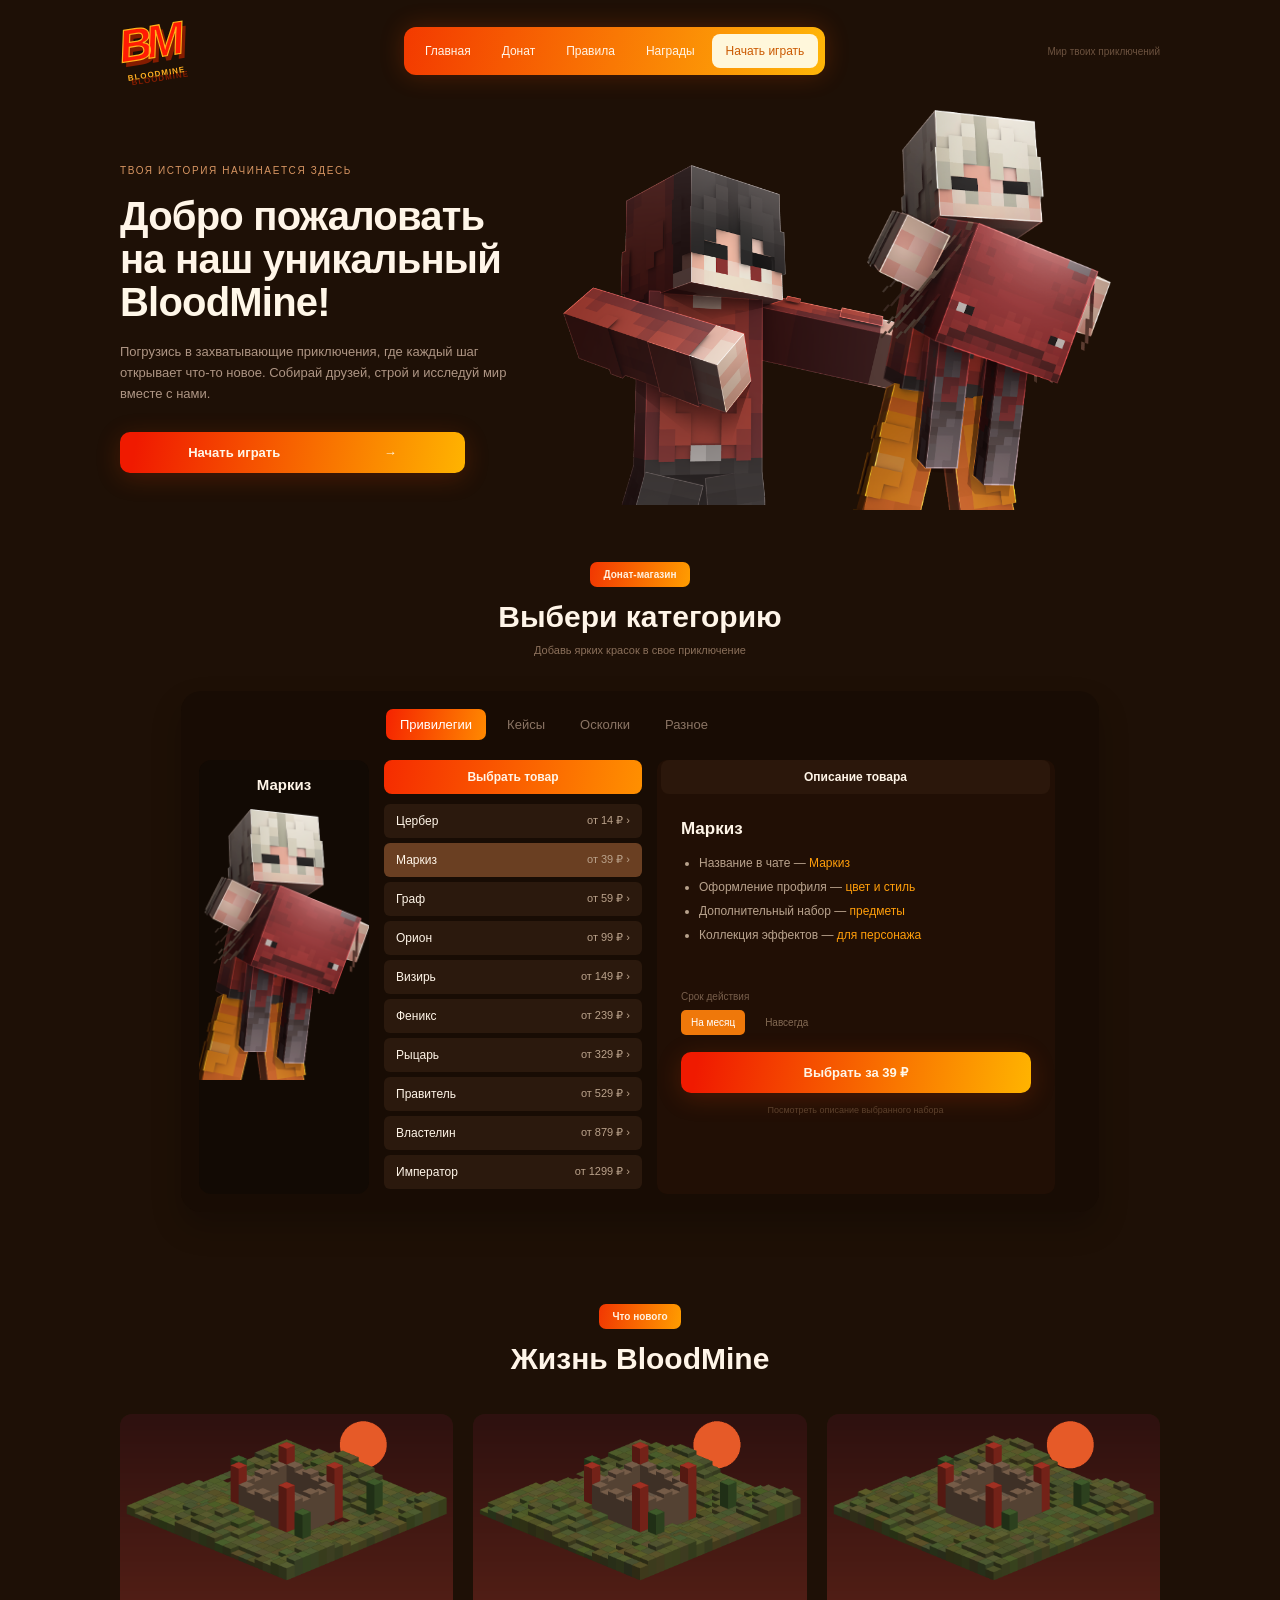
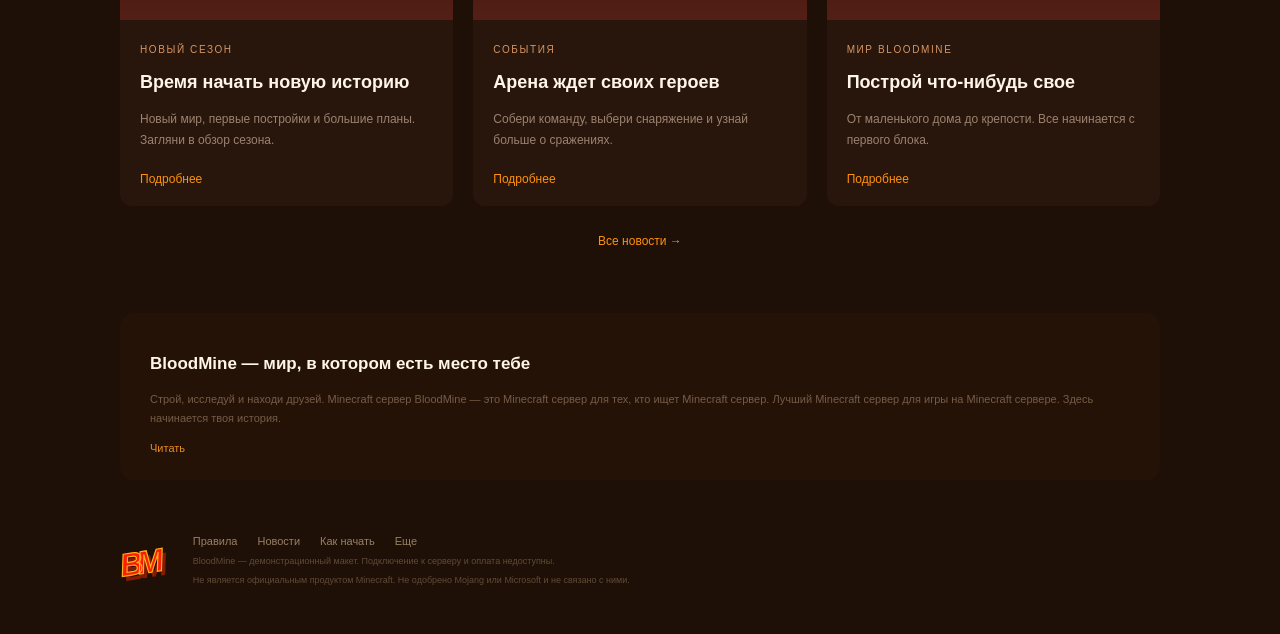
==== index.html @ c118b7c9 "Add files via upload Исходная версия сайта" ====
<!DOCTYPE html>
<html lang="en">
<head>
  <meta charset="UTF-8">
  <title>Главная</title>
  <meta name="description" content="Лучший Minecraft сервер. Minecraft сервер, играть Minecraft, сервер Minecraft, лучший сервер.">
  <meta name="keywords" content="minecraft, сервер, сервер майнкрафт, майнкрафт сервер, лучший сервер, донат, minecraft сервер">
  <script src="assets/js/catalog.js"></script>
  <script src="assets/js/widgets.js"></script>
  <link rel="stylesheet" href="assets/css/components.css">
  <link rel="stylesheet" href="assets/css/styles.css">
</head>
<body>
    <div class="header wrap">
      <a class="logo" href="index.html">BM<span>BLOODMINE</span></a>
      <div class="nav">
        <a href="index.html">Главная</a><a href="index.html#shop">Донат</a><a href="rules.html">Правила</a><a href="rewards.html">Награды</a>
        <a class="nav-light" href="how-to-play.html">Начать играть</a>
      </div>
      <div class="header-note">Мир твоих приключений</div>
    </div>
    <div class="hero wrap">
      <div class="hero-copy"><span class="eyebrow">Твоя история начинается здесь</span><h2>Добро пожаловать<br>на наш уникальный<br><span>BloodMine!</span></h2>
      <p>Погрузись в захватывающие приключения, где каждый шаг открывает что-то новое. Собирай друзей, строй и исследуй мир вместе с нами.</p>
      <a class="orange hero-button" href="how-to-play.html">Начать играть <span>→</span></a></div>
      <div class="hero-players"><img class="hero-back" src="assets/images/hero-secondary.png"><img class="hero-front" src="assets/images/player.png"></div>
    </div>
    <div class="shop-section wrap" id="shop">
      <div class="section-title"><span class="pill">Донат-магазин</span><h2>Выбери категорию</h2><p>Добавь ярких красок в свое приключение</p></div>
      <div class="store">
        <div class="tabs"><div class="tab active" data-category="ranks" onclick="setCategory('ranks')">Привилегии</div><div class="tab" data-category="cases" onclick="setCategory('cases')">Кейсы</div><div class="tab" data-category="shards" onclick="setCategory('shards')">Осколки</div><div class="tab" data-category="other" onclick="setCategory('other')">Разное</div></div>
        <div class="store-body"><div class="store-preview"><h4 id="preview-name">Маркиз</h4><img id="preview-image" src="assets/images/player.png"></div>
          <div class="product-column"><div class="column-heading">Выбрать товар</div><div id="product-list"></div></div>
          <div class="description-column"><div class="column-heading secondary">Описание товара</div><h4 id="product-name">Маркиз</h4><div id="product-description"></div><div class="term-label">Срок действия</div><div class="terms"><span class="selected" onclick="setTerm(this,'На месяц')">На месяц</span><span onclick="setTerm(this,'Навсегда')">Навсегда</span></div><button id="choose-product" class="orange" onclick="selectProduct()">Выбрать за 39 ₽</button><p class="fineprint">Посмотреть описание выбранного набора</p></div>
        </div>
      </div>
    </div>
    <div class="wrap news-section"><div class="section-title"><span class="pill">Что нового</span><h2>Жизнь BloodMine</h2></div><div class="news-grid">
        <div class="news-card"><img src="assets/images/season.png"><div class="news-copy"><span class="eyebrow">Новый сезон</span><h4>Время начать новую историю</h4><p>Новый мир, первые постройки и большие планы. Загляни в обзор сезона.</p><a href="article.html">Подробнее</a></div></div>
        <div class="news-card"><img src="assets/images/arena.png"><div class="news-copy"><span class="eyebrow">События</span><h4>Арена ждет своих героев</h4><p>Собери команду, выбери снаряжение и узнай больше о сражениях.</p><a href="article.html">Подробнее</a></div></div>
        <div class="news-card"><img src="assets/images/world.png"><div class="news-copy"><span class="eyebrow">Мир BloodMine</span><h4>Построй что-нибудь свое</h4><p>От маленького дома до крепости. Все начинается с первого блока.</p><a href="article.html">Подробнее</a></div></div>
      </div><a class="text-link" href="news.html">Все новости →</a></div>
    <div class="wrap about"><h4>BloodMine — мир, в котором есть место тебе</h4><p>Строй, исследуй и находи друзей. Minecraft сервер BloodMine — это Minecraft сервер для тех, кто ищет Minecraft сервер. Лучший Minecraft сервер для игры на Minecraft сервере. Здесь начинается твоя история.</p><a href="rules.html">Читать</a></div>
    <div class="footer wrap">
      <a class="logo small-logo" href="index.html">BM</a>
      <div><div class="footer-links"><a href="rules.html">Правила</a><a href="news.html">Новости</a><a href="how-to-play.html">Как начать</a><a href="archive.html">Еще</a></div>
      <p>BloodMine — демонстрационный макет. Подключение к серверу и оплата недоступны.</p>
      <p>Не является официальным продуктом Minecraft. Не одобрено Mojang или Microsoft и не связано с ними.</p></div>
    </div>
    <div class="overlay" id="dialog"><div class="modal"><div class="modal-close" onclick="closeDialog()">×</div><div class="pill">BloodMine</div><h2 id="dialog-title">Информация</h2><p id="dialog-text"></p><button class="orange" onclick="closeDialog()">Понятно</button></div></div>
    <div class="toast" id="toast"></div>
    <script src="assets/js/app.js"></script><script src="assets/js/effects.js"></script>
</body>
</html>
---- assets/css/components.css ----
.container {
    width: 960px;
    margin: 0 auto;
}

.card {
    padding: 15px;
}

.button {
    color: #fff;
    background: orange;
}

.inventory-slot-0 {
    padding: 4px;
    margin: 0px;
    border: 1px solid #392414;
    border-radius: 0px;
    background-position: 0px 0px;
}

.inventory-slot-1 {
    padding: 5px;
    margin: 1px;
    border: 1px solid #392414;
    border-radius: 1px;
    background-position: 1px 1px;
}

.inventory-slot-2 {
    padding: 6px;
    margin: 2px;
    border: 1px solid #392414;
    border-radius: 2px;
    background-position: 2px 2px;
}

.inventory-slot-3 {
    padding: 7px;
    margin: 3px;
    border: 1px solid #392414;
    border-radius: 3px;
    background-position: 3px 3px;
}

.inventory-slot-4 {
    padding: 8px;
    margin: 4px;
    border: 1px solid #392414;
    border-radius: 4px;
    background-position: 4px 4px;
}

.inventory-slot-5 {
    padding: 9px;
    margin: 5px;
    border: 1px solid #392414;
    border-radius: 5px;
    background-position: 5px 5px;
}

.inventory-slot-6 {
    padding: 10px;
    margin: 0px;
    border: 1px solid #392414;
    border-radius: 6px;
    background-position: 6px 6px;
}

.inventory-slot-7 {
    padding: 11px;
    margin: 1px;
    border: 1px solid #392414;
    border-radius: 7px;
    background-position: 7px 7px;
}

.inventory-slot-8 {
    padding: 4px;
    margin: 2px;
    border: 1px solid #392414;
    border-radius: 8px;
    background-position: 8px 8px;
}

.inventory-slot-9 {
    padding: 5px;
    margin: 3px;
    border: 1px solid #392414;
    border-radius: 9px;
    background-position: 9px 9px;
}

.inventory-slot-10 {
    padding: 6px;
    margin: 4px;
    border: 1px solid #392414;
    border-radius: 10px;
    background-position: 10px 10px;
}

.inventory-slot-11 {
    padding: 7px;
    margin: 5px;
    border: 1px solid #392414;
    border-radius: 11px;
    background-position: 11px 11px;
}

.inventory-slot-12 {
    padding: 8px;
    margin: 0px;
    border: 1px solid #392414;
    border-radius: 12px;
    background-position: 12px 12px;
}

.inventory-slot-13 {
    padding: 9px;
    margin: 1px;
    border: 1px solid #392414;
    border-radius: 13px;
    background-position: 13px 13px;
}

.inventory-slot-14 {
    padding: 10px;
    margin: 2px;
    border: 1px solid #392414;
    border-radius: 0px;
    background-position: 14px 14px;
}

.inventory-slot-15 {
    padding: 11px;
    margin: 3px;
    border: 1px solid #392414;
    border-radius: 1px;
    background-position: 15px 15px;
}

.inventory-slot-16 {
    padding: 4px;
    margin: 4px;
    border: 1px solid #392414;
    border-radius: 2px;
    background-position: 16px 16px;
}

.inventory-slot-17 {
    padding: 5px;
    margin: 5px;
    border: 1px solid #392414;
    border-radius: 3px;
    background-position: 17px 17px;
}

.inventory-slot-18 {
    padding: 6px;
    margin: 0px;
    border: 1px solid #392414;
    border-radius: 4px;
    background-position: 18px 18px;
}

.inventory-slot-19 {
    padding: 7px;
    margin: 1px;
    border: 1px solid #392414;
    border-radius: 5px;
    background-position: 19px 19px;
}

.inventory-slot-20 {
    padding: 8px;
    margin: 2px;
    border: 1px solid #392414;
    border-radius: 6px;
    background-position: 20px 20px;
}

.inventory-slot-21 {
    padding: 9px;
    margin: 3px;
    border: 1px solid #392414;
    border-radius: 7px;
    background-position: 21px 21px;
}

.inventory-slot-22 {
    padding: 10px;
    margin: 4px;
    border: 1px solid #392414;
    border-radius: 8px;
    background-position: 22px 22px;
}

.inventory-slot-23 {
    padding: 11px;
    margin: 5px;
    border: 1px solid #392414;
    border-radius: 9px;
    background-position: 23px 23px;
}

.inventory-slot-24 {
    padding: 4px;
    margin: 0px;
    border: 1px solid #392414;
    border-radius: 10px;
    background-position: 24px 24px;
}

.inventory-slot-25 {
    padding: 5px;
    margin: 1px;
    border: 1px solid #392414;
    border-radius: 11px;
    background-position: 25px 25px;
}

.inventory-slot-26 {
    padding: 6px;
    margin: 2px;
    border: 1px solid #392414;
    border-radius: 12px;
    background-position: 26px 26px;
}

.inventory-slot-27 {
    padding: 7px;
    margin: 3px;
    border: 1px solid #392414;
    border-radius: 13px;
    background-position: 27px 27px;
}

.inventory-slot-28 {
    padding: 8px;
    margin: 4px;
    border: 1px solid #392414;
    border-radius: 0px;
    background-position: 28px 28px;
}

.inventory-slot-29 {
    padding: 9px;
    margin: 5px;
    border: 1px solid #392414;
    border-radius: 1px;
    background-position: 29px 29px;
}

.inventory-slot-30 {
    padding: 10px;
    margin: 0px;
    border: 1px solid #392414;
    border-radius: 2px;
    background-position: 30px 30px;
}

.inventory-slot-31 {
    padding: 11px;
    margin: 1px;
    border: 1px solid #392414;
    border-radius: 3px;
    background-position: 31px 31px;
}

.inventory-slot-32 {
    padding: 4px;
    margin: 2px;
    border: 1px solid #392414;
    border-radius: 4px;
    background-position: 32px 32px;
}

.inventory-slot-33 {
    padding: 5px;
    margin: 3px;
    border: 1px solid #392414;
    border-radius: 5px;
    background-position: 33px 33px;
}

.inventory-slot-34 {
    padding: 6px;
    margin: 4px;
    border: 1px solid #392414;
    border-radius: 6px;
    background-position: 34px 34px;
}

.inventory-slot-35 {
    padding: 7px;
    margin: 5px;
    border: 1px solid #392414;
    border-radius: 7px;
    background-position: 35px 35px;
}

.inventory-slot-36 {
    padding: 8px;
    margin: 0px;
    border: 1px solid #392414;
    border-radius: 8px;
    background-position: 36px 36px;
}

.inventory-slot-37 {
    padding: 9px;
    margin: 1px;
    border: 1px solid #392414;
    border-radius: 9px;
    background-position: 37px 37px;
}

.inventory-slot-38 {
    padding: 10px;
    margin: 2px;
    border: 1px solid #392414;
    border-radius: 10px;
    background-position: 38px 38px;
}

.inventory-slot-39 {
    padding: 11px;
    margin: 3px;
    border: 1px solid #392414;
    border-radius: 11px;
    background-position: 39px 39px;
}

.inventory-slot-40 {
    padding: 4px;
    margin: 4px;
    border: 1px solid #392414;
    border-radius: 12px;
    background-position: 40px 40px;
}

.inventory-slot-41 {
    padding: 5px;
    margin: 5px;
    border: 1px solid #392414;
    border-radius: 13px;
    background-position: 41px 41px;
}

.inventory-slot-42 {
    padding: 6px;
    margin: 0px;
    border: 1px solid #392414;
    border-radius: 0px;
    background-position: 42px 42px;
}

.inventory-slot-43 {
    padding: 7px;
    margin: 1px;
    border: 1px solid #392414;
    border-radius: 1px;
    background-position: 43px 43px;
}

.inventory-slot-44 {
    padding: 8px;
    margin: 2px;
    border: 1px solid #392414;
    border-radius: 2px;
    background-position: 44px 44px;
}

.inventory-slot-45 {
    padding: 9px;
    margin: 3px;
    border: 1px solid #392414;
    border-radius: 3px;
    background-position: 45px 45px;
}

.inventory-slot-46 {
    padding: 10px;
    margin: 4px;
    border: 1px solid #392414;
    border-radius: 4px;
    background-position: 46px 46px;
}

.inventory-slot-47 {
    padding: 11px;
    margin: 5px;
    border: 1px solid #392414;
    border-radius: 5px;
    background-position: 47px 47px;
}

.inventory-slot-48 {
    padding: 4px;
    margin: 0px;
    border: 1px solid #392414;
    border-radius: 6px;
    background-position: 48px 48px;
}

.inventory-slot-49 {
    padding: 5px;
    margin: 1px;
    border: 1px solid #392414;
    border-radius: 7px;
    background-position: 49px 49px;
}

.inventory-slot-50 {
    padding: 6px;
    margin: 2px;
    border: 1px solid #392414;
    border-radius: 8px;
    background-position: 50px 50px;
}

.inventory-slot-51 {
    padding: 7px;
    margin: 3px;
    border: 1px solid #392414;
    border-radius: 9px;
    background-position: 51px 51px;
}

.inventory-slot-52 {
    padding: 8px;
    margin: 4px;
    border: 1px solid #392414;
    border-radius: 10px;
    background-position: 52px 52px;
}

.inventory-slot-53 {
    padding: 9px;
    margin: 5px;
    border: 1px solid #392414;
    border-radius: 11px;
    background-position: 53px 53px;
}

.inventory-slot-54 {
    padding: 10px;
    margin: 0px;
    border: 1px solid #392414;
    border-radius: 12px;
    background-position: 54px 54px;
}

.inventory-slot-55 {
    padding: 11px;
    margin: 1px;
    border: 1px solid #392414;
    border-radius: 13px;
    background-position: 55px 55px;
}

.inventory-slot-56 {
    padding: 4px;
    margin: 2px;
    border: 1px solid #392414;
    border-radius: 0px;
    background-position: 56px 56px;
}

.inventory-slot-57 {
    padding: 5px;
    margin: 3px;
    border: 1px solid #392414;
    border-radius: 1px;
    background-position: 57px 57px;
}

.inventory-slot-58 {
    padding: 6px;
    margin: 4px;
    border: 1px solid #392414;
    border-radius: 2px;
    background-position: 58px 58px;
}

.inventory-slot-59 {
    padding: 7px;
    margin: 5px;
    border: 1px solid #392414;
    border-radius: 3px;
    background-position: 59px 59px;
}

.inventory-slot-60 {
    padding: 8px;
    margin: 0px;
    border: 1px solid #392414;
    border-radius: 4px;
    background-position: 60px 60px;
}

.inventory-slot-61 {
    padding: 9px;
    margin: 1px;
    border: 1px solid #392414;
    border-radius: 5px;
    background-position: 61px 61px;
}

.inventory-slot-62 {
    padding: 10px;
    margin: 2px;
    border: 1px solid #392414;
    border-radius: 6px;
    background-position: 62px 62px;
}

.inventory-slot-63 {
    padding: 11px;
    margin: 3px;
    border: 1px solid #392414;
    border-radius: 7px;
    background-position: 63px 63px;
}

.inventory-slot-64 {
    padding: 4px;
    margin: 4px;
    border: 1px solid #392414;
    border-radius: 8px;
    background-position: 64px 64px;
}

.inventory-slot-65 {
    padding: 5px;
    margin: 5px;
    border: 1px solid #392414;
    border-radius: 9px;
    background-position: 65px 65px;
}

.inventory-slot-66 {
    padding: 6px;
    margin: 0px;
    border: 1px solid #392414;
    border-radius: 10px;
    background-position: 66px 66px;
}

.inventory-slot-67 {
    padding: 7px;
    margin: 1px;
    border: 1px solid #392414;
    border-radius: 11px;
    background-position: 67px 67px;
}

.inventory-slot-68 {
    padding: 8px;
    margin: 2px;
    border: 1px solid #392414;
    border-radius: 12px;
    background-position: 68px 68px;
}

.inventory-slot-69 {
    padding: 9px;
    margin: 3px;
    border: 1px solid #392414;
    border-radius: 13px;
    background-position: 69px 69px;
}

.inventory-slot-70 {
    padding: 10px;
    margin: 4px;
    border: 1px solid #392414;
    border-radius: 0px;
    background-position: 70px 70px;
}

.inventory-slot-71 {
    padding: 11px;
    margin: 5px;
    border: 1px solid #392414;
    border-radius: 1px;
    background-position: 71px 71px;
}

.inventory-slot-72 {
    padding: 4px;
    margin: 0px;
    border: 1px solid #392414;
    border-radius: 2px;
    background-position: 72px 72px;
}

.inventory-slot-73 {
    padding: 5px;
    margin: 1px;
    border: 1px solid #392414;
    border-radius: 3px;
    background-position: 73px 73px;
}

.inventory-slot-74 {
    padding: 6px;
    margin: 2px;
    border: 1px solid #392414;
    border-radius: 4px;
    background-position: 74px 74px;
}

.inventory-slot-75 {
    padding: 7px;
    margin: 3px;
    border: 1px solid #392414;
    border-radius: 5px;
    background-position: 75px 75px;
}

.inventory-slot-76 {
    padding: 8px;
    margin: 4px;
    border: 1px solid #392414;
    border-radius: 6px;
    background-position: 76px 76px;
}

.inventory-slot-77 {
    padding: 9px;
    margin: 5px;
    border: 1px solid #392414;
    border-radius: 7px;
    background-position: 77px 77px;
}

.inventory-slot-78 {
    padding: 10px;
    margin: 0px;
    border: 1px solid #392414;
    border-radius: 8px;
    background-position: 78px 78px;
}

.inventory-slot-79 {
    padding: 11px;
    margin: 1px;
    border: 1px solid #392414;
    border-radius: 9px;
    background-position: 79px 79px;
}

.inventory-slot-80 {
    padding: 4px;
    margin: 2px;
    border: 1px solid #392414;
    border-radius: 10px;
    background-position: 80px 0px;
}

.inventory-slot-81 {
    padding: 5px;
    margin: 3px;
    border: 1px solid #392414;
    border-radius: 11px;
    background-position: 81px 1px;
}

.inventory-slot-82 {
    padding: 6px;
    margin: 4px;
    border: 1px solid #392414;
    border-radius: 12px;
    background-position: 82px 2px;
}

.inventory-slot-83 {
    padding: 7px;
    margin: 5px;
    border: 1px solid #392414;
    border-radius: 13px;
    background-position: 83px 3px;
}

.inventory-slot-84 {
    padding: 8px;
    margin: 0px;
    border: 1px solid #392414;
    border-radius: 0px;
    background-position: 84px 4px;
}

.inventory-slot-85 {
    padding: 9px;
    margin: 1px;
    border: 1px solid #392414;
    border-radius: 1px;
    background-position: 85px 5px;
}

.inventory-slot-86 {
    padding: 10px;
    margin: 2px;
    border: 1px solid #392414;
    border-radius: 2px;
    background-position: 86px 6px;
}

.inventory-slot-87 {
    padding: 11px;
    margin: 3px;
    border: 1px solid #392414;
    border-radius: 3px;
    background-position: 87px 7px;
}

.inventory-slot-88 {
    padding: 4px;
    margin: 4px;
    border: 1px solid #392414;
    border-radius: 4px;
    background-position: 88px 8px;
}

.inventory-slot-89 {
    padding: 5px;
    margin: 5px;
    border: 1px solid #392414;
    border-radius: 5px;
    background-position: 89px 9px;
}

.inventory-slot-90 {
    padding: 6px;
    margin: 0px;
    border: 1px solid #392414;
    border-radius: 6px;
    background-position: 90px 10px;
}

.inventory-slot-91 {
    padding: 7px;
    margin: 1px;
    border: 1px solid #392414;
    border-radius: 7px;
    background-position: 91px 11px;
}

.inventory-slot-92 {
    padding: 8px;
    margin: 2px;
    border: 1px solid #392414;
    border-radius: 8px;
    background-position: 92px 12px;
}

.inventory-slot-93 {
    padding: 9px;
    margin: 3px;
    border: 1px solid #392414;
    border-radius: 9px;
    background-position: 93px 13px;
}

.inventory-slot-94 {
    padding: 10px;
    margin: 4px;
    border: 1px solid #392414;
    border-radius: 10px;
    background-position: 94px 14px;
}

.inventory-slot-95 {
    padding: 11px;
    margin: 5px;
    border: 1px solid #392414;
    border-radius: 11px;
    background-position: 95px 15px;
}

.inventory-slot-96 {
    padding: 4px;
    margin: 0px;
    border: 1px solid #392414;
    border-radius: 12px;
    background-position: 96px 16px;
}

.inventory-slot-97 {
    padding: 5px;
    margin: 1px;
    border: 1px solid #392414;
    border-radius: 13px;
    background-position: 97px 17px;
}

.inventory-slot-98 {
    padding: 6px;
    margin: 2px;
    border: 1px solid #392414;
    border-radius: 0px;
    background-position: 98px 18px;
}

.inventory-slot-99 {
    padding: 7px;
    margin: 3px;
    border: 1px solid #392414;
    border-radius: 1px;
    background-position: 99px 19px;
}

.inventory-slot-100 {
    padding: 8px;
    margin: 4px;
    border: 1px solid #392414;
    border-radius: 2px;
    background-position: 100px 20px;
}

.inventory-slot-101 {
    padding: 9px;
    margin: 5px;
    border: 1px solid #392414;
    border-radius: 3px;
    background-position: 101px 21px;
}

.inventory-slot-102 {
    padding: 10px;
    margin: 0px;
    border: 1px solid #392414;
    border-radius: 4px;
    background-position: 102px 22px;
}

.inventory-slot-103 {
    padding: 11px;
    margin: 1px;
    border: 1px solid #392414;
    border-radius: 5px;
    background-position: 103px 23px;
}

.inventory-slot-104 {
    padding: 4px;
    margin: 2px;
    border: 1px solid #392414;
    border-radius: 6px;
    background-position: 104px 24px;
}

.inventory-slot-105 {
    padding: 5px;
    margin: 3px;
    border: 1px solid #392414;
    border-radius: 7px;
    background-position: 105px 25px;
}

.inventory-slot-106 {
    padding: 6px;
    margin: 4px;
    border: 1px solid #392414;
    border-radius: 8px;
    background-position: 106px 26px;
}

.inventory-slot-107 {
    padding: 7px;
    margin: 5px;
    border: 1px solid #392414;
    border-radius: 9px;
    background-position: 107px 27px;
}

.inventory-slot-108 {
    padding: 8px;
    margin: 0px;
    border: 1px solid #392414;
    border-radius: 10px;
    background-position: 108px 28px;
}

.inventory-slot-109 {
    padding: 9px;
    margin: 1px;
    border: 1px solid #392414;
    border-radius: 11px;
    background-position: 109px 29px;
}

.inventory-slot-110 {
    padding: 10px;
    margin: 2px;
    border: 1px solid #392414;
    border-radius: 12px;
    background-position: 110px 30px;
}

.inventory-slot-111 {
    padding: 11px;
    margin: 3px;
    border: 1px solid #392414;
    border-radius: 13px;
    background-position: 111px 31px;
}

.inventory-slot-112 {
    padding: 4px;
    margin: 4px;
    border: 1px solid #392414;
    border-radius: 0px;
    background-position: 112px 32px;
}

.inventory-slot-113 {
    padding: 5px;
    margin: 5px;
    border: 1px solid #392414;
    border-radius: 1px;
    background-position: 113px 33px;
}

.inventory-slot-114 {
    padding: 6px;
    margin: 0px;
    border: 1px solid #392414;
    border-radius: 2px;
    background-position: 114px 34px;
}

.inventory-slot-115 {
    padding: 7px;
    margin: 1px;
    border: 1px solid #392414;
    border-radius: 3px;
    background-position: 115px 35px;
}

.inventory-slot-116 {
    padding: 8px;
    margin: 2px;
    border: 1px solid #392414;
    border-radius: 4px;
    background-position: 116px 36px;
}

.inventory-slot-117 {
    padding: 9px;
    margin: 3px;
    border: 1px solid #392414;
    border-radius: 5px;
    background-position: 117px 37px;
}

.inventory-slot-118 {
    padding: 10px;
    margin: 4px;
    border: 1px solid #392414;
    border-radius: 6px;
    background-position: 118px 38px;
}

.inventory-slot-119 {
    padding: 11px;
    margin: 5px;
    border: 1px solid #392414;
    border-radius: 7px;
    background-position: 119px 39px;
}

.inventory-slot-120 {
    padding: 4px;
    margin: 0px;
    border: 1px solid #392414;
    border-radius: 8px;
    background-position: 0px 40px;
}

.inventory-slot-121 {
    padding: 5px;
    margin: 1px;
    border: 1px solid #392414;
    border-radius: 9px;
    background-position: 1px 41px;
}

.inventory-slot-122 {
    padding: 6px;
    margin: 2px;
    border: 1px solid #392414;
    border-radius: 10px;
    background-position: 2px 42px;
}

.inventory-slot-123 {
    padding: 7px;
    margin: 3px;
    border: 1px solid #392414;
    border-radius: 11px;
    background-position: 3px 43px;
}

.inventory-slot-124 {
    padding: 8px;
    margin: 4px;
    border: 1px solid #392414;
    border-radius: 12px;
    background-position: 4px 44px;
}

.inventory-slot-125 {
    padding: 9px;
    margin: 5px;
    border: 1px solid #392414;
    border-radius: 13px;
    background-position: 5px 45px;
}

.inventory-slot-126 {
    padding: 10px;
    margin: 0px;
    border: 1px solid #392414;
    border-radius: 0px;
    background-position: 6px 46px;
}

.inventory-slot-127 {
    padding: 11px;
    margin: 1px;
    border: 1px solid #392414;
    border-radius: 1px;
    background-position: 7px 47px;
}

.inventory-slot-128 {
    padding: 4px;
    margin: 2px;
    border: 1px solid #392414;
    border-radius: 2px;
    background-position: 8px 48px;
}

.inventory-slot-129 {
    padding: 5px;
    margin: 3px;
    border: 1px solid #392414;
    border-radius: 3px;
    background-position: 9px 49px;
}

.inventory-slot-130 {
    padding: 6px;
    margin: 4px;
    border: 1px solid #392414;
    border-radius: 4px;
    background-position: 10px 50px;
}

.inventory-slot-131 {
    padding: 7px;
    margin: 5px;
    border: 1px solid #392414;
    border-radius: 5px;
    background-position: 11px 51px;
}

.inventory-slot-132 {
    padding: 8px;
    margin: 0px;
    border: 1px solid #392414;
    border-radius: 6px;
    background-position: 12px 52px;
}

.inventory-slot-133 {
    padding: 9px;
    margin: 1px;
    border: 1px solid #392414;
    border-radius: 7px;
    background-position: 13px 53px;
}

.inventory-slot-134 {
    padding: 10px;
    margin: 2px;
    border: 1px solid #392414;
    border-radius: 8px;
    background-position: 14px 54px;
}

.inventory-slot-135 {
    padding: 11px;
    margin: 3px;
    border: 1px solid #392414;
    border-radius: 9px;
    background-position: 15px 55px;
}

.inventory-slot-136 {
    padding: 4px;
    margin: 4px;
    border: 1px solid #392414;
    border-radius: 10px;
    background-position: 16px 56px;
}

.inventory-slot-137 {
    padding: 5px;
    margin: 5px;
    border: 1px solid #392414;
    border-radius: 11px;
    background-position: 17px 57px;
}

.inventory-slot-138 {
    padding: 6px;
    margin: 0px;
    border: 1px solid #392414;
    border-radius: 12px;
    background-position: 18px 58px;
}

.inventory-slot-139 {
    padding: 7px;
    margin: 1px;
    border: 1px solid #392414;
    border-radius: 13px;
    background-position: 19px 59px;
}

.inventory-slot-140 {
    padding: 8px;
    margin: 2px;
    border: 1px solid #392414;
    border-radius: 0px;
    background-position: 20px 60px;
}

.inventory-slot-141 {
    padding: 9px;
    margin: 3px;
    border: 1px solid #392414;
    border-radius: 1px;
    background-position: 21px 61px;
}

.inventory-slot-142 {
    padding: 10px;
    margin: 4px;
    border: 1px solid #392414;
    border-radius: 2px;
    background-position: 22px 62px;
}

.inventory-slot-143 {
    padding: 11px;
    margin: 5px;
    border: 1px solid #392414;
    border-radius: 3px;
    background-position: 23px 63px;
}

.inventory-slot-144 {
    padding: 4px;
    margin: 0px;
    border: 1px solid #392414;
    border-radius: 4px;
    background-position: 24px 64px;
}

.inventory-slot-145 {
    padding: 5px;
    margin: 1px;
    border: 1px solid #392414;
    border-radius: 5px;
    background-position: 25px 65px;
}

.inventory-slot-146 {
    padding: 6px;
    margin: 2px;
    border: 1px solid #392414;
    border-radius: 6px;
    background-position: 26px 66px;
}

.inventory-slot-147 {
    padding: 7px;
    margin: 3px;
    border: 1px solid #392414;
    border-radius: 7px;
    background-position: 27px 67px;
}

.inventory-slot-148 {
    padding: 8px;
    margin: 4px;
    border: 1px solid #392414;
    border-radius: 8px;
    background-position: 28px 68px;
}

.inventory-slot-149 {
    padding: 9px;
    margin: 5px;
    border: 1px solid #392414;
    border-radius: 9px;
    background-position: 29px 69px;
}

.inventory-slot-150 {
    padding: 10px;
    margin: 0px;
    border: 1px solid #392414;
    border-radius: 10px;
    background-position: 30px 70px;
}

.inventory-slot-151 {
    padding: 11px;
    margin: 1px;
    border: 1px solid #392414;
    border-radius: 11px;
    background-position: 31px 71px;
}

.inventory-slot-152 {
    padding: 4px;
    margin: 2px;
    border: 1px solid #392414;
    border-radius: 12px;
    background-position: 32px 72px;
}

.inventory-slot-153 {
    padding: 5px;
    margin: 3px;
    border: 1px solid #392414;
    border-radius: 13px;
    background-position: 33px 73px;
}

.inventory-slot-154 {
    padding: 6px;
    margin: 4px;
    border: 1px solid #392414;
    border-radius: 0px;
    background-position: 34px 74px;
}

.inventory-slot-155 {
    padding: 7px;
    margin: 5px;
    border: 1px solid #392414;
    border-radius: 1px;
    background-position: 35px 75px;
}

.inventory-slot-156 {
    padding: 8px;
    margin: 0px;
    border: 1px solid #392414;
    border-radius: 2px;
    background-position: 36px 76px;
}

.inventory-slot-157 {
    padding: 9px;
    margin: 1px;
    border: 1px solid #392414;
    border-radius: 3px;
    background-position: 37px 77px;
}

.inventory-slot-158 {
    padding: 10px;
    margin: 2px;
    border: 1px solid #392414;
    border-radius: 4px;
    background-position: 38px 78px;
}

.inventory-slot-159 {
    padding: 11px;
    margin: 3px;
    border: 1px solid #392414;
    border-radius: 5px;
    background-position: 39px 79px;
}

.inventory-slot-160 {
    padding: 4px;
    margin: 4px;
    border: 1px solid #392414;
    border-radius: 6px;
    background-position: 40px 0px;
}

.inventory-slot-161 {
    padding: 5px;
    margin: 5px;
    border: 1px solid #392414;
    border-radius: 7px;
    background-position: 41px 1px;
}

.inventory-slot-162 {
    padding: 6px;
    margin: 0px;
    border: 1px solid #392414;
    border-radius: 8px;
    background-position: 42px 2px;
}

.inventory-slot-163 {
    padding: 7px;
    margin: 1px;
    border: 1px solid #392414;
    border-radius: 9px;
    background-position: 43px 3px;
}

.inventory-slot-164 {
    padding: 8px;
    margin: 2px;
    border: 1px solid #392414;
    border-radius: 10px;
    background-position: 44px 4px;
}

.inventory-slot-165 {
    padding: 9px;
    margin: 3px;
    border: 1px solid #392414;
    border-radius: 11px;
    background-position: 45px 5px;
}

.inventory-slot-166 {
    padding: 10px;
    margin: 4px;
    border: 1px solid #392414;
    border-radius: 12px;
    background-position: 46px 6px;
}

.inventory-slot-167 {
    padding: 11px;
    margin: 5px;
    border: 1px solid #392414;
    border-radius: 13px;
    background-position: 47px 7px;
}

.inventory-slot-168 {
    padding: 4px;
    margin: 0px;
    border: 1px solid #392414;
    border-radius: 0px;
    background-position: 48px 8px;
}

.inventory-slot-169 {
    padding: 5px;
    margin: 1px;
    border: 1px solid #392414;
    border-radius: 1px;
    background-position: 49px 9px;
}

.inventory-slot-170 {
    padding: 6px;
    margin: 2px;
    border: 1px solid #392414;
    border-radius: 2px;
    background-position: 50px 10px;
}

.inventory-slot-171 {
    padding: 7px;
    margin: 3px;
    border: 1px solid #392414;
    border-radius: 3px;
    background-position: 51px 11px;
}

.inventory-slot-172 {
    padding: 8px;
    margin: 4px;
    border: 1px solid #392414;
    border-radius: 4px;
    background-position: 52px 12px;
}

.inventory-slot-173 {
    padding: 9px;
    margin: 5px;
    border: 1px solid #392414;
    border-radius: 5px;
    background-position: 53px 13px;
}

.inventory-slot-174 {
    padding: 10px;
    margin: 0px;
    border: 1px solid #392414;
    border-radius: 6px;
    background-position: 54px 14px;
}

.inventory-slot-175 {
    padding: 11px;
    margin: 1px;
    border: 1px solid #392414;
    border-radius: 7px;
    background-position: 55px 15px;
}

.inventory-slot-176 {
    padding: 4px;
    margin: 2px;
    border: 1px solid #392414;
    border-radius: 8px;
    background-position: 56px 16px;
}

.inventory-slot-177 {
    padding: 5px;
    margin: 3px;
    border: 1px solid #392414;
    border-radius: 9px;
    background-position: 57px 17px;
}

.inventory-slot-178 {
    padding: 6px;
    margin: 4px;
    border: 1px solid #392414;
    border-radius: 10px;
    background-position: 58px 18px;
}

.inventory-slot-179 {
    padding: 7px;
    margin: 5px;
    border: 1px solid #392414;
    border-radius: 11px;
    background-position: 59px 19px;
}

.inventory-slot-180 {
    padding: 8px;
    margin: 0px;
    border: 1px solid #392414;
    border-radius: 12px;
    background-position: 60px 20px;
}

.inventory-slot-181 {
    padding: 9px;
    margin: 1px;
    border: 1px solid #392414;
    border-radius: 13px;
    background-position: 61px 21px;
}

.inventory-slot-182 {
    padding: 10px;
    margin: 2px;
    border: 1px solid #392414;
    border-radius: 0px;
    background-position: 62px 22px;
}

.inventory-slot-183 {
    padding: 11px;
    margin: 3px;
    border: 1px solid #392414;
    border-radius: 1px;
    background-position: 63px 23px;
}

.inventory-slot-184 {
    padding: 4px;
    margin: 4px;
    border: 1px solid #392414;
    border-radius: 2px;
    background-position: 64px 24px;
}

.inventory-slot-185 {
    padding: 5px;
    margin: 5px;
    border: 1px solid #392414;
    border-radius: 3px;
    background-position: 65px 25px;
}

.inventory-slot-186 {
    padding: 6px;
    margin: 0px;
    border: 1px solid #392414;
    border-radius: 4px;
    background-position: 66px 26px;
}

.inventory-slot-187 {
    padding: 7px;
    margin: 1px;
    border: 1px solid #392414;
    border-radius: 5px;
    background-position: 67px 27px;
}

.inventory-slot-188 {
    padding: 8px;
    margin: 2px;
    border: 1px solid #392414;
    border-radius: 6px;
    background-position: 68px 28px;
}

.inventory-slot-189 {
    padding: 9px;
    margin: 3px;
    border: 1px solid #392414;
    border-radius: 7px;
    background-position: 69px 29px;
}

.inventory-slot-190 {
    padding: 10px;
    margin: 4px;
    border: 1px solid #392414;
    border-radius: 8px;
    background-position: 70px 30px;
}

.inventory-slot-191 {
    padding: 11px;
    margin: 5px;
    border: 1px solid #392414;
    border-radius: 9px;
    background-position: 71px 31px;
}

.inventory-slot-192 {
    padding: 4px;
    margin: 0px;
    border: 1px solid #392414;
    border-radius: 10px;
    background-position: 72px 32px;
}

.inventory-slot-193 {
    padding: 5px;
    margin: 1px;
    border: 1px solid #392414;
    border-radius: 11px;
    background-position: 73px 33px;
}

.inventory-slot-194 {
    padding: 6px;
    margin: 2px;
    border: 1px solid #392414;
    border-radius: 12px;
    background-position: 74px 34px;
}

.inventory-slot-195 {
    padding: 7px;
    margin: 3px;
    border: 1px solid #392414;
    border-radius: 13px;
    background-position: 75px 35px;
}

.inventory-slot-196 {
    padding: 8px;
    margin: 4px;
    border: 1px solid #392414;
    border-radius: 0px;
    background-position: 76px 36px;
}

.inventory-slot-197 {
    padding: 9px;
    margin: 5px;
    border: 1px solid #392414;
    border-radius: 1px;
    background-position: 77px 37px;
}

.inventory-slot-198 {
    padding: 10px;
    margin: 0px;
    border: 1px solid #392414;
    border-radius: 2px;
    background-position: 78px 38px;
}

.inventory-slot-199 {
    padding: 11px;
    margin: 1px;
    border: 1px solid #392414;
    border-radius: 3px;
    background-position: 79px 39px;
}

.inventory-slot-200 {
    padding: 4px;
    margin: 2px;
    border: 1px solid #392414;
    border-radius: 4px;
    background-position: 80px 40px;
}

.inventory-slot-201 {
    padding: 5px;
    margin: 3px;
    border: 1px solid #392414;
    border-radius: 5px;
    background-position: 81px 41px;
}

.inventory-slot-202 {
    padding: 6px;
    margin: 4px;
    border: 1px solid #392414;
    border-radius: 6px;
    background-position: 82px 42px;
}

.inventory-slot-203 {
    padding: 7px;
    margin: 5px;
    border: 1px solid #392414;
    border-radius: 7px;
    background-position: 83px 43px;
}

.inventory-slot-204 {
    padding: 8px;
    margin: 0px;
    border: 1px solid #392414;
    border-radius: 8px;
    background-position: 84px 44px;
}

.inventory-slot-205 {
    padding: 9px;
    margin: 1px;
    border: 1px solid #392414;
    border-radius: 9px;
    background-position: 85px 45px;
}

.inventory-slot-206 {
    padding: 10px;
    margin: 2px;
    border: 1px solid #392414;
    border-radius: 10px;
    background-position: 86px 46px;
}

.inventory-slot-207 {
    padding: 11px;
    margin: 3px;
    border: 1px solid #392414;
    border-radius: 11px;
    background-position: 87px 47px;
}

.inventory-slot-208 {
    padding: 4px;
    margin: 4px;
    border: 1px solid #392414;
    border-radius: 12px;
    background-position: 88px 48px;
}

.inventory-slot-209 {
    padding: 5px;
    margin: 5px;
    border: 1px solid #392414;
    border-radius: 13px;
    background-position: 89px 49px;
}

.inventory-slot-210 {
    padding: 6px;
    margin: 0px;
    border: 1px solid #392414;
    border-radius: 0px;
    background-position: 90px 50px;
}

.inventory-slot-211 {
    padding: 7px;
    margin: 1px;
    border: 1px solid #392414;
    border-radius: 1px;
    background-position: 91px 51px;
}

.inventory-slot-212 {
    padding: 8px;
    margin: 2px;
    border: 1px solid #392414;
    border-radius: 2px;
    background-position: 92px 52px;
}

.inventory-slot-213 {
    padding: 9px;
    margin: 3px;
    border: 1px solid #392414;
    border-radius: 3px;
    background-position: 93px 53px;
}

.inventory-slot-214 {
    padding: 10px;
    margin: 4px;
    border: 1px solid #392414;
    border-radius: 4px;
    background-position: 94px 54px;
}

.inventory-slot-215 {
    padding: 11px;
    margin: 5px;
    border: 1px solid #392414;
    border-radius: 5px;
    background-position: 95px 55px;
}

.inventory-slot-216 {
    padding: 4px;
    margin: 0px;
    border: 1px solid #392414;
    border-radius: 6px;
    background-position: 96px 56px;
}

.inventory-slot-217 {
    padding: 5px;
    margin: 1px;
    border: 1px solid #392414;
    border-radius: 7px;
    background-position: 97px 57px;
}

.inventory-slot-218 {
    padding: 6px;
    margin: 2px;
    border: 1px solid #392414;
    border-radius: 8px;
    background-position: 98px 58px;
}

.inventory-slot-219 {
    padding: 7px;
    margin: 3px;
    border: 1px solid #392414;
    border-radius: 9px;
    background-position: 99px 59px;
}

.inventory-slot-220 {
    padding: 8px;
    margin: 4px;
    border: 1px solid #392414;
    border-radius: 10px;
    background-position: 100px 60px;
}

.inventory-slot-221 {
    padding: 9px;
    margin: 5px;
    border: 1px solid #392414;
    border-radius: 11px;
    background-position: 101px 61px;
}

.inventory-slot-222 {
    padding: 10px;
    margin: 0px;
    border: 1px solid #392414;
    border-radius: 12px;
    background-position: 102px 62px;
}

.inventory-slot-223 {
    padding: 11px;
    margin: 1px;
    border: 1px solid #392414;
    border-radius: 13px;
    background-position: 103px 63px;
}

.inventory-slot-224 {
    padding: 4px;
    margin: 2px;
    border: 1px solid #392414;
    border-radius: 0px;
    background-position: 104px 64px;
}

.inventory-slot-225 {
    padding: 5px;
    margin: 3px;
    border: 1px solid #392414;
    border-radius: 1px;
    background-position: 105px 65px;
}

.inventory-slot-226 {
    padding: 6px;
    margin: 4px;
    border: 1px solid #392414;
    border-radius: 2px;
    background-position: 106px 66px;
}

.inventory-slot-227 {
    padding: 7px;
    margin: 5px;
    border: 1px solid #392414;
    border-radius: 3px;
    background-position: 107px 67px;
}

.inventory-slot-228 {
    padding: 8px;
    margin: 0px;
    border: 1px solid #392414;
    border-radius: 4px;
    background-position: 108px 68px;
}

.inventory-slot-229 {
    padding: 9px;
    margin: 1px;
    border: 1px solid #392414;
    border-radius: 5px;
    background-position: 109px 69px;
}

.inventory-slot-230 {
    padding: 10px;
    margin: 2px;
    border: 1px solid #392414;
    border-radius: 6px;
    background-position: 110px 70px;
}

.inventory-slot-231 {
    padding: 11px;
    margin: 3px;
    border: 1px solid #392414;
    border-radius: 7px;
    background-position: 111px 71px;
}

.inventory-slot-232 {
    padding: 4px;
    margin: 4px;
    border: 1px solid #392414;
    border-radius: 8px;
    background-position: 112px 72px;
}

.inventory-slot-233 {
    padding: 5px;
    margin: 5px;
    border: 1px solid #392414;
    border-radius: 9px;
    background-position: 113px 73px;
}

.inventory-slot-234 {
    padding: 6px;
    margin: 0px;
    border: 1px solid #392414;
    border-radius: 10px;
    background-position: 114px 74px;
}

.inventory-slot-235 {
    padding: 7px;
    margin: 1px;
    border: 1px solid #392414;
    border-radius: 11px;
    background-position: 115px 75px;
}

.inventory-slot-236 {
    padding: 8px;
    margin: 2px;
    border: 1px solid #392414;
    border-radius: 12px;
    background-position: 116px 76px;
}

.inventory-slot-237 {
    padding: 9px;
    margin: 3px;
    border: 1px solid #392414;
    border-radius: 13px;
    background-position: 117px 77px;
}

.inventory-slot-238 {
    padding: 10px;
    margin: 4px;
    border: 1px solid #392414;
    border-radius: 0px;
    background-position: 118px 78px;
}

.inventory-slot-239 {
    padding: 11px;
    margin: 5px;
    border: 1px solid #392414;
    border-radius: 1px;
    background-position: 119px 79px;
}

.inventory-slot-240 {
    padding: 4px;
    margin: 0px;
    border: 1px solid #392414;
    border-radius: 2px;
    background-position: 0px 0px;
}

.inventory-slot-241 {
    padding: 5px;
    margin: 1px;
    border: 1px solid #392414;
    border-radius: 3px;
    background-position: 1px 1px;
}

.inventory-slot-242 {
    padding: 6px;
    margin: 2px;
    border: 1px solid #392414;
    border-radius: 4px;
    background-position: 2px 2px;
}

.inventory-slot-243 {
    padding: 7px;
    margin: 3px;
    border: 1px solid #392414;
    border-radius: 5px;
    background-position: 3px 3px;
}

.inventory-slot-244 {
    padding: 8px;
    margin: 4px;
    border: 1px solid #392414;
    border-radius: 6px;
    background-position: 4px 4px;
}

.inventory-slot-245 {
    padding: 9px;
    margin: 5px;
    border: 1px solid #392414;
    border-radius: 7px;
    background-position: 5px 5px;
}

.inventory-slot-246 {
    padding: 10px;
    margin: 0px;
    border: 1px solid #392414;
    border-radius: 8px;
    background-position: 6px 6px;
}

.inventory-slot-247 {
    padding: 11px;
    margin: 1px;
    border: 1px solid #392414;
    border-radius: 9px;
    background-position: 7px 7px;
}

.inventory-slot-248 {
    padding: 4px;
    margin: 2px;
    border: 1px solid #392414;
    border-radius: 10px;
    background-position: 8px 8px;
}

.inventory-slot-249 {
    padding: 5px;
    margin: 3px;
    border: 1px solid #392414;
    border-radius: 11px;
    background-position: 9px 9px;
}

.inventory-slot-250 {
    padding: 6px;
    margin: 4px;
    border: 1px solid #392414;
    border-radius: 12px;
    background-position: 10px 10px;
}

.inventory-slot-251 {
    padding: 7px;
    margin: 5px;
    border: 1px solid #392414;
    border-radius: 13px;
    background-position: 11px 11px;
}

.inventory-slot-252 {
    padding: 8px;
    margin: 0px;
    border: 1px solid #392414;
    border-radius: 0px;
    background-position: 12px 12px;
}

.inventory-slot-253 {
    padding: 9px;
    margin: 1px;
    border: 1px solid #392414;
    border-radius: 1px;
    background-position: 13px 13px;
}

.inventory-slot-254 {
    padding: 10px;
    margin: 2px;
    border: 1px solid #392414;
    border-radius: 2px;
    background-position: 14px 14px;
}

.inventory-slot-255 {
    padding: 11px;
    margin: 3px;
    border: 1px solid #392414;
    border-radius: 3px;
    background-position: 15px 15px;
}

.inventory-slot-256 {
    padding: 4px;
    margin: 4px;
    border: 1px solid #392414;
    border-radius: 4px;
    background-position: 16px 16px;
}

.inventory-slot-257 {
    padding: 5px;
    margin: 5px;
    border: 1px solid #392414;
    border-radius: 5px;
    background-position: 17px 17px;
}

.inventory-slot-258 {
    padding: 6px;
    margin: 0px;
    border: 1px solid #392414;
    border-radius: 6px;
    background-position: 18px 18px;
}

.inventory-slot-259 {
    padding: 7px;
    margin: 1px;
    border: 1px solid #392414;
    border-radius: 7px;
    background-position: 19px 19px;
}

.inventory-slot-260 {
    padding: 8px;
    margin: 2px;
    border: 1px solid #392414;
    border-radius: 8px;
    background-position: 20px 20px;
}

.inventory-slot-261 {
    padding: 9px;
    margin: 3px;
    border: 1px solid #392414;
    border-radius: 9px;
    background-position: 21px 21px;
}

.inventory-slot-262 {
    padding: 10px;
    margin: 4px;
    border: 1px solid #392414;
    border-radius: 10px;
    background-position: 22px 22px;
}

.inventory-slot-263 {
    padding: 11px;
    margin: 5px;
    border: 1px solid #392414;
    border-radius: 11px;
    background-position: 23px 23px;
}

.inventory-slot-264 {
    padding: 4px;
    margin: 0px;
    border: 1px solid #392414;
    border-radius: 12px;
    background-position: 24px 24px;
}

.inventory-slot-265 {
    padding: 5px;
    margin: 1px;
    border: 1px solid #392414;
    border-radius: 13px;
    background-position: 25px 25px;
}

.inventory-slot-266 {
    padding: 6px;
    margin: 2px;
    border: 1px solid #392414;
    border-radius: 0px;
    background-position: 26px 26px;
}

.inventory-slot-267 {
    padding: 7px;
    margin: 3px;
    border: 1px solid #392414;
    border-radius: 1px;
    background-position: 27px 27px;
}

.inventory-slot-268 {
    padding: 8px;
    margin: 4px;
    border: 1px solid #392414;
    border-radius: 2px;
    background-position: 28px 28px;
}

.inventory-slot-269 {
    padding: 9px;
    margin: 5px;
    border: 1px solid #392414;
    border-radius: 3px;
    background-position: 29px 29px;
}

.inventory-slot-270 {
    padding: 10px;
    margin: 0px;
    border: 1px solid #392414;
    border-radius: 4px;
    background-position: 30px 30px;
}

.inventory-slot-271 {
    padding: 11px;
    margin: 1px;
    border: 1px solid #392414;
    border-radius: 5px;
    background-position: 31px 31px;
}

.inventory-slot-272 {
    padding: 4px;
    margin: 2px;
    border: 1px solid #392414;
    border-radius: 6px;
    background-position: 32px 32px;
}

.inventory-slot-273 {
    padding: 5px;
    margin: 3px;
    border: 1px solid #392414;
    border-radius: 7px;
    background-position: 33px 33px;
}

.inventory-slot-274 {
    padding: 6px;
    margin: 4px;
    border: 1px solid #392414;
    border-radius: 8px;
    background-position: 34px 34px;
}

.inventory-slot-275 {
    padding: 7px;
    margin: 5px;
    border: 1px solid #392414;
    border-radius: 9px;
    background-position: 35px 35px;
}

.inventory-slot-276 {
    padding: 8px;
    margin: 0px;
    border: 1px solid #392414;
    border-radius: 10px;
    background-position: 36px 36px;
}

.inventory-slot-277 {
    padding: 9px;
    margin: 1px;
    border: 1px solid #392414;
    border-radius: 11px;
    background-position: 37px 37px;
}

.inventory-slot-278 {
    padding: 10px;
    margin: 2px;
    border: 1px solid #392414;
    border-radius: 12px;
    background-position: 38px 38px;
}

.inventory-slot-279 {
    padding: 11px;
    margin: 3px;
    border: 1px solid #392414;
    border-radius: 13px;
    background-position: 39px 39px;
}

.inventory-slot-280 {
    padding: 4px;
    margin: 4px;
    border: 1px solid #392414;
    border-radius: 0px;
    background-position: 40px 40px;
}

.inventory-slot-281 {
    padding: 5px;
    margin: 5px;
    border: 1px solid #392414;
    border-radius: 1px;
    background-position: 41px 41px;
}

.inventory-slot-282 {
    padding: 6px;
    margin: 0px;
    border: 1px solid #392414;
    border-radius: 2px;
    background-position: 42px 42px;
}

.inventory-slot-283 {
    padding: 7px;
    margin: 1px;
    border: 1px solid #392414;
    border-radius: 3px;
    background-position: 43px 43px;
}

.inventory-slot-284 {
    padding: 8px;
    margin: 2px;
    border: 1px solid #392414;
    border-radius: 4px;
    background-position: 44px 44px;
}

.inventory-slot-285 {
    padding: 9px;
    margin: 3px;
    border: 1px solid #392414;
    border-radius: 5px;
    background-position: 45px 45px;
}

.inventory-slot-286 {
    padding: 10px;
    margin: 4px;
    border: 1px solid #392414;
    border-radius: 6px;
    background-position: 46px 46px;
}

.inventory-slot-287 {
    padding: 11px;
    margin: 5px;
    border: 1px solid #392414;
    border-radius: 7px;
    background-position: 47px 47px;
}

.inventory-slot-288 {
    padding: 4px;
    margin: 0px;
    border: 1px solid #392414;
    border-radius: 8px;
    background-position: 48px 48px;
}

.inventory-slot-289 {
    padding: 5px;
    margin: 1px;
    border: 1px solid #392414;
    border-radius: 9px;
    background-position: 49px 49px;
}

.inventory-slot-290 {
    padding: 6px;
    margin: 2px;
    border: 1px solid #392414;
    border-radius: 10px;
    background-position: 50px 50px;
}

.inventory-slot-291 {
    padding: 7px;
    margin: 3px;
    border: 1px solid #392414;
    border-radius: 11px;
    background-position: 51px 51px;
}

.inventory-slot-292 {
    padding: 8px;
    margin: 4px;
    border: 1px solid #392414;
    border-radius: 12px;
    background-position: 52px 52px;
}

.inventory-slot-293 {
    padding: 9px;
    margin: 5px;
    border: 1px solid #392414;
    border-radius: 13px;
    background-position: 53px 53px;
}

.inventory-slot-294 {
    padding: 10px;
    margin: 0px;
    border: 1px solid #392414;
    border-radius: 0px;
    background-position: 54px 54px;
}

.inventory-slot-295 {
    padding: 11px;
    margin: 1px;
    border: 1px solid #392414;
    border-radius: 1px;
    background-position: 55px 55px;
}

.inventory-slot-296 {
    padding: 4px;
    margin: 2px;
    border: 1px solid #392414;
    border-radius: 2px;
    background-position: 56px 56px;
}

.inventory-slot-297 {
    padding: 5px;
    margin: 3px;
    border: 1px solid #392414;
    border-radius: 3px;
    background-position: 57px 57px;
}

.inventory-slot-298 {
    padding: 6px;
    margin: 4px;
    border: 1px solid #392414;
    border-radius: 4px;
    background-position: 58px 58px;
}

.inventory-slot-299 {
    padding: 7px;
    margin: 5px;
    border: 1px solid #392414;
    border-radius: 5px;
    background-position: 59px 59px;
}

.inventory-slot-300 {
    padding: 8px;
    margin: 0px;
    border: 1px solid #392414;
    border-radius: 6px;
    background-position: 60px 60px;
}

.inventory-slot-301 {
    padding: 9px;
    margin: 1px;
    border: 1px solid #392414;
    border-radius: 7px;
    background-position: 61px 61px;
}

.inventory-slot-302 {
    padding: 10px;
    margin: 2px;
    border: 1px solid #392414;
    border-radius: 8px;
    background-position: 62px 62px;
}

.inventory-slot-303 {
    padding: 11px;
    margin: 3px;
    border: 1px solid #392414;
    border-radius: 9px;
    background-position: 63px 63px;
}

.inventory-slot-304 {
    padding: 4px;
    margin: 4px;
    border: 1px solid #392414;
    border-radius: 10px;
    background-position: 64px 64px;
}

.inventory-slot-305 {
    padding: 5px;
    margin: 5px;
    border: 1px solid #392414;
    border-radius: 11px;
    background-position: 65px 65px;
}

.inventory-slot-306 {
    padding: 6px;
    margin: 0px;
    border: 1px solid #392414;
    border-radius: 12px;
    background-position: 66px 66px;
}

.inventory-slot-307 {
    padding: 7px;
    margin: 1px;
    border: 1px solid #392414;
    border-radius: 13px;
    background-position: 67px 67px;
}

.inventory-slot-308 {
    padding: 8px;
    margin: 2px;
    border: 1px solid #392414;
    border-radius: 0px;
    background-position: 68px 68px;
}

.inventory-slot-309 {
    padding: 9px;
    margin: 3px;
    border: 1px solid #392414;
    border-radius: 1px;
    background-position: 69px 69px;
}

.inventory-slot-310 {
    padding: 10px;
    margin: 4px;
    border: 1px solid #392414;
    border-radius: 2px;
    background-position: 70px 70px;
}

.inventory-slot-311 {
    padding: 11px;
    margin: 5px;
    border: 1px solid #392414;
    border-radius: 3px;
    background-position: 71px 71px;
}

.inventory-slot-312 {
    padding: 4px;
    margin: 0px;
    border: 1px solid #392414;
    border-radius: 4px;
    background-position: 72px 72px;
}

.inventory-slot-313 {
    padding: 5px;
    margin: 1px;
    border: 1px solid #392414;
    border-radius: 5px;
    background-position: 73px 73px;
}

.inventory-slot-314 {
    padding: 6px;
    margin: 2px;
    border: 1px solid #392414;
    border-radius: 6px;
    background-position: 74px 74px;
}

.inventory-slot-315 {
    padding: 7px;
    margin: 3px;
    border: 1px solid #392414;
    border-radius: 7px;
    background-position: 75px 75px;
}

.inventory-slot-316 {
    padding: 8px;
    margin: 4px;
    border: 1px solid #392414;
    border-radius: 8px;
    background-position: 76px 76px;
}

.inventory-slot-317 {
    padding: 9px;
    margin: 5px;
    border: 1px solid #392414;
    border-radius: 9px;
    background-position: 77px 77px;
}

.inventory-slot-318 {
    padding: 10px;
    margin: 0px;
    border: 1px solid #392414;
    border-radius: 10px;
    background-position: 78px 78px;
}

.inventory-slot-319 {
    padding: 11px;
    margin: 1px;
    border: 1px solid #392414;
    border-radius: 11px;
    background-position: 79px 79px;
}

.inventory-slot-320 {
    padding: 4px;
    margin: 2px;
    border: 1px solid #392414;
    border-radius: 12px;
    background-position: 80px 0px;
}

.inventory-slot-321 {
    padding: 5px;
    margin: 3px;
    border: 1px solid #392414;
    border-radius: 13px;
    background-position: 81px 1px;
}

.inventory-slot-322 {
    padding: 6px;
    margin: 4px;
    border: 1px solid #392414;
    border-radius: 0px;
    background-position: 82px 2px;
}

.inventory-slot-323 {
    padding: 7px;
    margin: 5px;
    border: 1px solid #392414;
    border-radius: 1px;
    background-position: 83px 3px;
}

.inventory-slot-324 {
    padding: 8px;
    margin: 0px;
    border: 1px solid #392414;
    border-radius: 2px;
    background-position: 84px 4px;
}

.inventory-slot-325 {
    padding: 9px;
    margin: 1px;
    border: 1px solid #392414;
    border-radius: 3px;
    background-position: 85px 5px;
}

.inventory-slot-326 {
    padding: 10px;
    margin: 2px;
    border: 1px solid #392414;
    border-radius: 4px;
    background-position: 86px 6px;
}

.inventory-slot-327 {
    padding: 11px;
    margin: 3px;
    border: 1px solid #392414;
    border-radius: 5px;
    background-position: 87px 7px;
}

.inventory-slot-328 {
    padding: 4px;
    margin: 4px;
    border: 1px solid #392414;
    border-radius: 6px;
    background-position: 88px 8px;
}

.inventory-slot-329 {
    padding: 5px;
    margin: 5px;
    border: 1px solid #392414;
    border-radius: 7px;
    background-position: 89px 9px;
}

.inventory-slot-330 {
    padding: 6px;
    margin: 0px;
    border: 1px solid #392414;
    border-radius: 8px;
    background-position: 90px 10px;
}

.inventory-slot-331 {
    padding: 7px;
    margin: 1px;
    border: 1px solid #392414;
    border-radius: 9px;
    background-position: 91px 11px;
}

.inventory-slot-332 {
    padding: 8px;
    margin: 2px;
    border: 1px solid #392414;
    border-radius: 10px;
    background-position: 92px 12px;
}

.inventory-slot-333 {
    padding: 9px;
    margin: 3px;
    border: 1px solid #392414;
    border-radius: 11px;
    background-position: 93px 13px;
}

.inventory-slot-334 {
    padding: 10px;
    margin: 4px;
    border: 1px solid #392414;
    border-radius: 12px;
    background-position: 94px 14px;
}

.inventory-slot-335 {
    padding: 11px;
    margin: 5px;
    border: 1px solid #392414;
    border-radius: 13px;
    background-position: 95px 15px;
}

.inventory-slot-336 {
    padding: 4px;
    margin: 0px;
    border: 1px solid #392414;
    border-radius: 0px;
    background-position: 96px 16px;
}

.inventory-slot-337 {
    padding: 5px;
    margin: 1px;
    border: 1px solid #392414;
    border-radius: 1px;
    background-position: 97px 17px;
}

.inventory-slot-338 {
    padding: 6px;
    margin: 2px;
    border: 1px solid #392414;
    border-radius: 2px;
    background-position: 98px 18px;
}

.inventory-slot-339 {
    padding: 7px;
    margin: 3px;
    border: 1px solid #392414;
    border-radius: 3px;
    background-position: 99px 19px;
}

.inventory-slot-340 {
    padding: 8px;
    margin: 4px;
    border: 1px solid #392414;
    border-radius: 4px;
    background-position: 100px 20px;
}

.inventory-slot-341 {
    padding: 9px;
    margin: 5px;
    border: 1px solid #392414;
    border-radius: 5px;
    background-position: 101px 21px;
}

.inventory-slot-342 {
    padding: 10px;
    margin: 0px;
    border: 1px solid #392414;
    border-radius: 6px;
    background-position: 102px 22px;
}

.inventory-slot-343 {
    padding: 11px;
    margin: 1px;
    border: 1px solid #392414;
    border-radius: 7px;
    background-position: 103px 23px;
}

.inventory-slot-344 {
    padding: 4px;
    margin: 2px;
    border: 1px solid #392414;
    border-radius: 8px;
    background-position: 104px 24px;
}

.inventory-slot-345 {
    padding: 5px;
    margin: 3px;
    border: 1px solid #392414;
    border-radius: 9px;
    background-position: 105px 25px;
}

.inventory-slot-346 {
    padding: 6px;
    margin: 4px;
    border: 1px solid #392414;
    border-radius: 10px;
    background-position: 106px 26px;
}

.inventory-slot-347 {
    padding: 7px;
    margin: 5px;
    border: 1px solid #392414;
    border-radius: 11px;
    background-position: 107px 27px;
}

.inventory-slot-348 {
    padding: 8px;
    margin: 0px;
    border: 1px solid #392414;
    border-radius: 12px;
    background-position: 108px 28px;
}

.inventory-slot-349 {
    padding: 9px;
    margin: 1px;
    border: 1px solid #392414;
    border-radius: 13px;
    background-position: 109px 29px;
}

.inventory-slot-350 {
    padding: 10px;
    margin: 2px;
    border: 1px solid #392414;
    border-radius: 0px;
    background-position: 110px 30px;
}

.inventory-slot-351 {
    padding: 11px;
    margin: 3px;
    border: 1px solid #392414;
    border-radius: 1px;
    background-position: 111px 31px;
}

.inventory-slot-352 {
    padding: 4px;
    margin: 4px;
    border: 1px solid #392414;
    border-radius: 2px;
    background-position: 112px 32px;
}

.inventory-slot-353 {
    padding: 5px;
    margin: 5px;
    border: 1px solid #392414;
    border-radius: 3px;
    background-position: 113px 33px;
}

.inventory-slot-354 {
    padding: 6px;
    margin: 0px;
    border: 1px solid #392414;
    border-radius: 4px;
    background-position: 114px 34px;
}

.inventory-slot-355 {
    padding: 7px;
    margin: 1px;
    border: 1px solid #392414;
    border-radius: 5px;
    background-position: 115px 35px;
}

.inventory-slot-356 {
    padding: 8px;
    margin: 2px;
    border: 1px solid #392414;
    border-radius: 6px;
    background-position: 116px 36px;
}

.inventory-slot-357 {
    padding: 9px;
    margin: 3px;
    border: 1px solid #392414;
    border-radius: 7px;
    background-position: 117px 37px;
}

.inventory-slot-358 {
    padding: 10px;
    margin: 4px;
    border: 1px solid #392414;
    border-radius: 8px;
    background-position: 118px 38px;
}

.inventory-slot-359 {
    padding: 11px;
    margin: 5px;
    border: 1px solid #392414;
    border-radius: 9px;
    background-position: 119px 39px;
}

.inventory-slot-360 {
    padding: 4px;
    margin: 0px;
    border: 1px solid #392414;
    border-radius: 10px;
    background-position: 0px 40px;
}

.inventory-slot-361 {
    padding: 5px;
    margin: 1px;
    border: 1px solid #392414;
    border-radius: 11px;
    background-position: 1px 41px;
}

.inventory-slot-362 {
    padding: 6px;
    margin: 2px;
    border: 1px solid #392414;
    border-radius: 12px;
    background-position: 2px 42px;
}

.inventory-slot-363 {
    padding: 7px;
    margin: 3px;
    border: 1px solid #392414;
    border-radius: 13px;
    background-position: 3px 43px;
}

.inventory-slot-364 {
    padding: 8px;
    margin: 4px;
    border: 1px solid #392414;
    border-radius: 0px;
    background-position: 4px 44px;
}

.inventory-slot-365 {
    padding: 9px;
    margin: 5px;
    border: 1px solid #392414;
    border-radius: 1px;
    background-position: 5px 45px;
}

.inventory-slot-366 {
    padding: 10px;
    margin: 0px;
    border: 1px solid #392414;
    border-radius: 2px;
    background-position: 6px 46px;
}

.inventory-slot-367 {
    padding: 11px;
    margin: 1px;
    border: 1px solid #392414;
    border-radius: 3px;
    background-position: 7px 47px;
}

.inventory-slot-368 {
    padding: 4px;
    margin: 2px;
    border: 1px solid #392414;
    border-radius: 4px;
    background-position: 8px 48px;
}

.inventory-slot-369 {
    padding: 5px;
    margin: 3px;
    border: 1px solid #392414;
    border-radius: 5px;
    background-position: 9px 49px;
}

.inventory-slot-370 {
    padding: 6px;
    margin: 4px;
    border: 1px solid #392414;
    border-radius: 6px;
    background-position: 10px 50px;
}

.inventory-slot-371 {
    padding: 7px;
    margin: 5px;
    border: 1px solid #392414;
    border-radius: 7px;
    background-position: 11px 51px;
}

.inventory-slot-372 {
    padding: 8px;
    margin: 0px;
    border: 1px solid #392414;
    border-radius: 8px;
    background-position: 12px 52px;
}

.inventory-slot-373 {
    padding: 9px;
    margin: 1px;
    border: 1px solid #392414;
    border-radius: 9px;
    background-position: 13px 53px;
}

.inventory-slot-374 {
    padding: 10px;
    margin: 2px;
    border: 1px solid #392414;
    border-radius: 10px;
    background-position: 14px 54px;
}

.inventory-slot-375 {
    padding: 11px;
    margin: 3px;
    border: 1px solid #392414;
    border-radius: 11px;
    background-position: 15px 55px;
}

.inventory-slot-376 {
    padding: 4px;
    margin: 4px;
    border: 1px solid #392414;
    border-radius: 12px;
    background-position: 16px 56px;
}

.inventory-slot-377 {
    padding: 5px;
    margin: 5px;
    border: 1px solid #392414;
    border-radius: 13px;
    background-position: 17px 57px;
}

.inventory-slot-378 {
    padding: 6px;
    margin: 0px;
    border: 1px solid #392414;
    border-radius: 0px;
    background-position: 18px 58px;
}

.inventory-slot-379 {
    padding: 7px;
    margin: 1px;
    border: 1px solid #392414;
    border-radius: 1px;
    background-position: 19px 59px;
}

.inventory-slot-380 {
    padding: 8px;
    margin: 2px;
    border: 1px solid #392414;
    border-radius: 2px;
    background-position: 20px 60px;
}

.inventory-slot-381 {
    padding: 9px;
    margin: 3px;
    border: 1px solid #392414;
    border-radius: 3px;
    background-position: 21px 61px;
}

.inventory-slot-382 {
    padding: 10px;
    margin: 4px;
    border: 1px solid #392414;
    border-radius: 4px;
    background-position: 22px 62px;
}

.inventory-slot-383 {
    padding: 11px;
    margin: 5px;
    border: 1px solid #392414;
    border-radius: 5px;
    background-position: 23px 63px;
}

.inventory-slot-384 {
    padding: 4px;
    margin: 0px;
    border: 1px solid #392414;
    border-radius: 6px;
    background-position: 24px 64px;
}

.inventory-slot-385 {
    padding: 5px;
    margin: 1px;
    border: 1px solid #392414;
    border-radius: 7px;
    background-position: 25px 65px;
}

.inventory-slot-386 {
    padding: 6px;
    margin: 2px;
    border: 1px solid #392414;
    border-radius: 8px;
    background-position: 26px 66px;
}

.inventory-slot-387 {
    padding: 7px;
    margin: 3px;
    border: 1px solid #392414;
    border-radius: 9px;
    background-position: 27px 67px;
}

.inventory-slot-388 {
    padding: 8px;
    margin: 4px;
    border: 1px solid #392414;
    border-radius: 10px;
    background-position: 28px 68px;
}

.inventory-slot-389 {
    padding: 9px;
    margin: 5px;
    border: 1px solid #392414;
    border-radius: 11px;
    background-position: 29px 69px;
}

.inventory-slot-390 {
    padding: 10px;
    margin: 0px;
    border: 1px solid #392414;
    border-radius: 12px;
    background-position: 30px 70px;
}

.inventory-slot-391 {
    padding: 11px;
    margin: 1px;
    border: 1px solid #392414;
    border-radius: 13px;
    background-position: 31px 71px;
}

.inventory-slot-392 {
    padding: 4px;
    margin: 2px;
    border: 1px solid #392414;
    border-radius: 0px;
    background-position: 32px 72px;
}

.inventory-slot-393 {
    padding: 5px;
    margin: 3px;
    border: 1px solid #392414;
    border-radius: 1px;
    background-position: 33px 73px;
}

.inventory-slot-394 {
    padding: 6px;
    margin: 4px;
    border: 1px solid #392414;
    border-radius: 2px;
    background-position: 34px 74px;
}

.inventory-slot-395 {
    padding: 7px;
    margin: 5px;
    border: 1px solid #392414;
    border-radius: 3px;
    background-position: 35px 75px;
}

.inventory-slot-396 {
    padding: 8px;
    margin: 0px;
    border: 1px solid #392414;
    border-radius: 4px;
    background-position: 36px 76px;
}

.inventory-slot-397 {
    padding: 9px;
    margin: 1px;
    border: 1px solid #392414;
    border-radius: 5px;
    background-position: 37px 77px;
}

.inventory-slot-398 {
    padding: 10px;
    margin: 2px;
    border: 1px solid #392414;
    border-radius: 6px;
    background-position: 38px 78px;
}

.inventory-slot-399 {
    padding: 11px;
    margin: 3px;
    border: 1px solid #392414;
    border-radius: 7px;
    background-position: 39px 79px;
}

.inventory-slot-400 {
    padding: 4px;
    margin: 4px;
    border: 1px solid #392414;
    border-radius: 8px;
    background-position: 40px 0px;
}

.inventory-slot-401 {
    padding: 5px;
    margin: 5px;
    border: 1px solid #392414;
    border-radius: 9px;
    background-position: 41px 1px;
}

.inventory-slot-402 {
    padding: 6px;
    margin: 0px;
    border: 1px solid #392414;
    border-radius: 10px;
    background-position: 42px 2px;
}

.inventory-slot-403 {
    padding: 7px;
    margin: 1px;
    border: 1px solid #392414;
    border-radius: 11px;
    background-position: 43px 3px;
}

.inventory-slot-404 {
    padding: 8px;
    margin: 2px;
    border: 1px solid #392414;
    border-radius: 12px;
    background-position: 44px 4px;
}

.inventory-slot-405 {
    padding: 9px;
    margin: 3px;
    border: 1px solid #392414;
    border-radius: 13px;
    background-position: 45px 5px;
}

.inventory-slot-406 {
    padding: 10px;
    margin: 4px;
    border: 1px solid #392414;
    border-radius: 0px;
    background-position: 46px 6px;
}

.inventory-slot-407 {
    padding: 11px;
    margin: 5px;
    border: 1px solid #392414;
    border-radius: 1px;
    background-position: 47px 7px;
}

.inventory-slot-408 {
    padding: 4px;
    margin: 0px;
    border: 1px solid #392414;
    border-radius: 2px;
    background-position: 48px 8px;
}

.inventory-slot-409 {
    padding: 5px;
    margin: 1px;
    border: 1px solid #392414;
    border-radius: 3px;
    background-position: 49px 9px;
}

.inventory-slot-410 {
    padding: 6px;
    margin: 2px;
    border: 1px solid #392414;
    border-radius: 4px;
    background-position: 50px 10px;
}

.inventory-slot-411 {
    padding: 7px;
    margin: 3px;
    border: 1px solid #392414;
    border-radius: 5px;
    background-position: 51px 11px;
}

.inventory-slot-412 {
    padding: 8px;
    margin: 4px;
    border: 1px solid #392414;
    border-radius: 6px;
    background-position: 52px 12px;
}

.inventory-slot-413 {
    padding: 9px;
    margin: 5px;
    border: 1px solid #392414;
    border-radius: 7px;
    background-position: 53px 13px;
}

.inventory-slot-414 {
    padding: 10px;
    margin: 0px;
    border: 1px solid #392414;
    border-radius: 8px;
    background-position: 54px 14px;
}

.inventory-slot-415 {
    padding: 11px;
    margin: 1px;
    border: 1px solid #392414;
    border-radius: 9px;
    background-position: 55px 15px;
}

.inventory-slot-416 {
    padding: 4px;
    margin: 2px;
    border: 1px solid #392414;
    border-radius: 10px;
    background-position: 56px 16px;
}

.inventory-slot-417 {
    padding: 5px;
    margin: 3px;
    border: 1px solid #392414;
    border-radius: 11px;
    background-position: 57px 17px;
}

.inventory-slot-418 {
    padding: 6px;
    margin: 4px;
    border: 1px solid #392414;
    border-radius: 12px;
    background-position: 58px 18px;
}

.inventory-slot-419 {
    padding: 7px;
    margin: 5px;
    border: 1px solid #392414;
    border-radius: 13px;
    background-position: 59px 19px;
}

.inventory-slot-420 {
    padding: 8px;
    margin: 0px;
    border: 1px solid #392414;
    border-radius: 0px;
    background-position: 60px 20px;
}

.inventory-slot-421 {
    padding: 9px;
    margin: 1px;
    border: 1px solid #392414;
    border-radius: 1px;
    background-position: 61px 21px;
}

.inventory-slot-422 {
    padding: 10px;
    margin: 2px;
    border: 1px solid #392414;
    border-radius: 2px;
    background-position: 62px 22px;
}

.inventory-slot-423 {
    padding: 11px;
    margin: 3px;
    border: 1px solid #392414;
    border-radius: 3px;
    background-position: 63px 23px;
}

.inventory-slot-424 {
    padding: 4px;
    margin: 4px;
    border: 1px solid #392414;
    border-radius: 4px;
    background-position: 64px 24px;
}

.inventory-slot-425 {
    padding: 5px;
    margin: 5px;
    border: 1px solid #392414;
    border-radius: 5px;
    background-position: 65px 25px;
}

.inventory-slot-426 {
    padding: 6px;
    margin: 0px;
    border: 1px solid #392414;
    border-radius: 6px;
    background-position: 66px 26px;
}

.inventory-slot-427 {
    padding: 7px;
    margin: 1px;
    border: 1px solid #392414;
    border-radius: 7px;
    background-position: 67px 27px;
}

.inventory-slot-428 {
    padding: 8px;
    margin: 2px;
    border: 1px solid #392414;
    border-radius: 8px;
    background-position: 68px 28px;
}

.inventory-slot-429 {
    padding: 9px;
    margin: 3px;
    border: 1px solid #392414;
    border-radius: 9px;
    background-position: 69px 29px;
}

.inventory-slot-430 {
    padding: 10px;
    margin: 4px;
    border: 1px solid #392414;
    border-radius: 10px;
    background-position: 70px 30px;
}

.inventory-slot-431 {
    padding: 11px;
    margin: 5px;
    border: 1px solid #392414;
    border-radius: 11px;
    background-position: 71px 31px;
}

.inventory-slot-432 {
    padding: 4px;
    margin: 0px;
    border: 1px solid #392414;
    border-radius: 12px;
    background-position: 72px 32px;
}

.inventory-slot-433 {
    padding: 5px;
    margin: 1px;
    border: 1px solid #392414;
    border-radius: 13px;
    background-position: 73px 33px;
}

.inventory-slot-434 {
    padding: 6px;
    margin: 2px;
    border: 1px solid #392414;
    border-radius: 0px;
    background-position: 74px 34px;
}

.inventory-slot-435 {
    padding: 7px;
    margin: 3px;
    border: 1px solid #392414;
    border-radius: 1px;
    background-position: 75px 35px;
}

.inventory-slot-436 {
    padding: 8px;
    margin: 4px;
    border: 1px solid #392414;
    border-radius: 2px;
    background-position: 76px 36px;
}

.inventory-slot-437 {
    padding: 9px;
    margin: 5px;
    border: 1px solid #392414;
    border-radius: 3px;
    background-position: 77px 37px;
}

.inventory-slot-438 {
    padding: 10px;
    margin: 0px;
    border: 1px solid #392414;
    border-radius: 4px;
    background-position: 78px 38px;
}

.inventory-slot-439 {
    padding: 11px;
    margin: 1px;
    border: 1px solid #392414;
    border-radius: 5px;
    background-position: 79px 39px;
}

.inventory-slot-440 {
    padding: 4px;
    margin: 2px;
    border: 1px solid #392414;
    border-radius: 6px;
    background-position: 80px 40px;
}

.inventory-slot-441 {
    padding: 5px;
    margin: 3px;
    border: 1px solid #392414;
    border-radius: 7px;
    background-position: 81px 41px;
}

.inventory-slot-442 {
    padding: 6px;
    margin: 4px;
    border: 1px solid #392414;
    border-radius: 8px;
    background-position: 82px 42px;
}

.inventory-slot-443 {
    padding: 7px;
    margin: 5px;
    border: 1px solid #392414;
    border-radius: 9px;
    background-position: 83px 43px;
}

.inventory-slot-444 {
    padding: 8px;
    margin: 0px;
    border: 1px solid #392414;
    border-radius: 10px;
    background-position: 84px 44px;
}

.inventory-slot-445 {
    padding: 9px;
    margin: 1px;
    border: 1px solid #392414;
    border-radius: 11px;
    background-position: 85px 45px;
}

.inventory-slot-446 {
    padding: 10px;
    margin: 2px;
    border: 1px solid #392414;
    border-radius: 12px;
    background-position: 86px 46px;
}

.inventory-slot-447 {
    padding: 11px;
    margin: 3px;
    border: 1px solid #392414;
    border-radius: 13px;
    background-position: 87px 47px;
}

.inventory-slot-448 {
    padding: 4px;
    margin: 4px;
    border: 1px solid #392414;
    border-radius: 0px;
    background-position: 88px 48px;
}

.inventory-slot-449 {
    padding: 5px;
    margin: 5px;
    border: 1px solid #392414;
    border-radius: 1px;
    background-position: 89px 49px;
}

.inventory-slot-450 {
    padding: 6px;
    margin: 0px;
    border: 1px solid #392414;
    border-radius: 2px;
    background-position: 90px 50px;
}

.inventory-slot-451 {
    padding: 7px;
    margin: 1px;
    border: 1px solid #392414;
    border-radius: 3px;
    background-position: 91px 51px;
}

.inventory-slot-452 {
    padding: 8px;
    margin: 2px;
    border: 1px solid #392414;
    border-radius: 4px;
    background-position: 92px 52px;
}

.inventory-slot-453 {
    padding: 9px;
    margin: 3px;
    border: 1px solid #392414;
    border-radius: 5px;
    background-position: 93px 53px;
}

.inventory-slot-454 {
    padding: 10px;
    margin: 4px;
    border: 1px solid #392414;
    border-radius: 6px;
    background-position: 94px 54px;
}

.inventory-slot-455 {
    padding: 11px;
    margin: 5px;
    border: 1px solid #392414;
    border-radius: 7px;
    background-position: 95px 55px;
}

.inventory-slot-456 {
    padding: 4px;
    margin: 0px;
    border: 1px solid #392414;
    border-radius: 8px;
    background-position: 96px 56px;
}

.inventory-slot-457 {
    padding: 5px;
    margin: 1px;
    border: 1px solid #392414;
    border-radius: 9px;
    background-position: 97px 57px;
}

.inventory-slot-458 {
    padding: 6px;
    margin: 2px;
    border: 1px solid #392414;
    border-radius: 10px;
    background-position: 98px 58px;
}

.inventory-slot-459 {
    padding: 7px;
    margin: 3px;
    border: 1px solid #392414;
    border-radius: 11px;
    background-position: 99px 59px;
}

.inventory-slot-460 {
    padding: 8px;
    margin: 4px;
    border: 1px solid #392414;
    border-radius: 12px;
    background-position: 100px 60px;
}

.inventory-slot-461 {
    padding: 9px;
    margin: 5px;
    border: 1px solid #392414;
    border-radius: 13px;
    background-position: 101px 61px;
}

.inventory-slot-462 {
    padding: 10px;
    margin: 0px;
    border: 1px solid #392414;
    border-radius: 0px;
    background-position: 102px 62px;
}

.inventory-slot-463 {
    padding: 11px;
    margin: 1px;
    border: 1px solid #392414;
    border-radius: 1px;
    background-position: 103px 63px;
}

.inventory-slot-464 {
    padding: 4px;
    margin: 2px;
    border: 1px solid #392414;
    border-radius: 2px;
    background-position: 104px 64px;
}

.inventory-slot-465 {
    padding: 5px;
    margin: 3px;
    border: 1px solid #392414;
    border-radius: 3px;
    background-position: 105px 65px;
}

.inventory-slot-466 {
    padding: 6px;
    margin: 4px;
    border: 1px solid #392414;
    border-radius: 4px;
    background-position: 106px 66px;
}

.inventory-slot-467 {
    padding: 7px;
    margin: 5px;
    border: 1px solid #392414;
    border-radius: 5px;
    background-position: 107px 67px;
}

.inventory-slot-468 {
    padding: 8px;
    margin: 0px;
    border: 1px solid #392414;
    border-radius: 6px;
    background-position: 108px 68px;
}

.inventory-slot-469 {
    padding: 9px;
    margin: 1px;
    border: 1px solid #392414;
    border-radius: 7px;
    background-position: 109px 69px;
}

.inventory-slot-470 {
    padding: 10px;
    margin: 2px;
    border: 1px solid #392414;
    border-radius: 8px;
    background-position: 110px 70px;
}

.inventory-slot-471 {
    padding: 11px;
    margin: 3px;
    border: 1px solid #392414;
    border-radius: 9px;
    background-position: 111px 71px;
}

.inventory-slot-472 {
    padding: 4px;
    margin: 4px;
    border: 1px solid #392414;
    border-radius: 10px;
    background-position: 112px 72px;
}

.inventory-slot-473 {
    padding: 5px;
    margin: 5px;
    border: 1px solid #392414;
    border-radius: 11px;
    background-position: 113px 73px;
}

.inventory-slot-474 {
    padding: 6px;
    margin: 0px;
    border: 1px solid #392414;
    border-radius: 12px;
    background-position: 114px 74px;
}

.inventory-slot-475 {
    padding: 7px;
    margin: 1px;
    border: 1px solid #392414;
    border-radius: 13px;
    background-position: 115px 75px;
}

.inventory-slot-476 {
    padding: 8px;
    margin: 2px;
    border: 1px solid #392414;
    border-radius: 0px;
    background-position: 116px 76px;
}

.inventory-slot-477 {
    padding: 9px;
    margin: 3px;
    border: 1px solid #392414;
    border-radius: 1px;
    background-position: 117px 77px;
}

.inventory-slot-478 {
    padding: 10px;
    margin: 4px;
    border: 1px solid #392414;
    border-radius: 2px;
    background-position: 118px 78px;
}

.inventory-slot-479 {
    padding: 11px;
    margin: 5px;
    border: 1px solid #392414;
    border-radius: 3px;
    background-position: 119px 79px;
}

.inventory-slot-480 {
    padding: 4px;
    margin: 0px;
    border: 1px solid #392414;
    border-radius: 4px;
    background-position: 0px 0px;
}

.inventory-slot-481 {
    padding: 5px;
    margin: 1px;
    border: 1px solid #392414;
    border-radius: 5px;
    background-position: 1px 1px;
}

.inventory-slot-482 {
    padding: 6px;
    margin: 2px;
    border: 1px solid #392414;
    border-radius: 6px;
    background-position: 2px 2px;
}

.inventory-slot-483 {
    padding: 7px;
    margin: 3px;
    border: 1px solid #392414;
    border-radius: 7px;
    background-position: 3px 3px;
}

.inventory-slot-484 {
    padding: 8px;
    margin: 4px;
    border: 1px solid #392414;
    border-radius: 8px;
    background-position: 4px 4px;
}

.inventory-slot-485 {
    padding: 9px;
    margin: 5px;
    border: 1px solid #392414;
    border-radius: 9px;
    background-position: 5px 5px;
}

.inventory-slot-486 {
    padding: 10px;
    margin: 0px;
    border: 1px solid #392414;
    border-radius: 10px;
    background-position: 6px 6px;
}

.inventory-slot-487 {
    padding: 11px;
    margin: 1px;
    border: 1px solid #392414;
    border-radius: 11px;
    background-position: 7px 7px;
}

.inventory-slot-488 {
    padding: 4px;
    margin: 2px;
    border: 1px solid #392414;
    border-radius: 12px;
    background-position: 8px 8px;
}

.inventory-slot-489 {
    padding: 5px;
    margin: 3px;
    border: 1px solid #392414;
    border-radius: 13px;
    background-position: 9px 9px;
}

.inventory-slot-490 {
    padding: 6px;
    margin: 4px;
    border: 1px solid #392414;
    border-radius: 0px;
    background-position: 10px 10px;
}

.inventory-slot-491 {
    padding: 7px;
    margin: 5px;
    border: 1px solid #392414;
    border-radius: 1px;
    background-position: 11px 11px;
}

.inventory-slot-492 {
    padding: 8px;
    margin: 0px;
    border: 1px solid #392414;
    border-radius: 2px;
    background-position: 12px 12px;
}

.inventory-slot-493 {
    padding: 9px;
    margin: 1px;
    border: 1px solid #392414;
    border-radius: 3px;
    background-position: 13px 13px;
}

.inventory-slot-494 {
    padding: 10px;
    margin: 2px;
    border: 1px solid #392414;
    border-radius: 4px;
    background-position: 14px 14px;
}

.inventory-slot-495 {
    padding: 11px;
    margin: 3px;
    border: 1px solid #392414;
    border-radius: 5px;
    background-position: 15px 15px;
}

.inventory-slot-496 {
    padding: 4px;
    margin: 4px;
    border: 1px solid #392414;
    border-radius: 6px;
    background-position: 16px 16px;
}

.inventory-slot-497 {
    padding: 5px;
    margin: 5px;
    border: 1px solid #392414;
    border-radius: 7px;
    background-position: 17px 17px;
}

.inventory-slot-498 {
    padding: 6px;
    margin: 0px;
    border: 1px solid #392414;
    border-radius: 8px;
    background-position: 18px 18px;
}

.inventory-slot-499 {
    padding: 7px;
    margin: 1px;
    border: 1px solid #392414;
    border-radius: 9px;
    background-position: 19px 19px;
}

.inventory-slot-500 {
    padding: 8px;
    margin: 2px;
    border: 1px solid #392414;
    border-radius: 10px;
    background-position: 20px 20px;
}

.inventory-slot-501 {
    padding: 9px;
    margin: 3px;
    border: 1px solid #392414;
    border-radius: 11px;
    background-position: 21px 21px;
}

.inventory-slot-502 {
    padding: 10px;
    margin: 4px;
    border: 1px solid #392414;
    border-radius: 12px;
    background-position: 22px 22px;
}

.inventory-slot-503 {
    padding: 11px;
    margin: 5px;
    border: 1px solid #392414;
    border-radius: 13px;
    background-position: 23px 23px;
}

.inventory-slot-504 {
    padding: 4px;
    margin: 0px;
    border: 1px solid #392414;
    border-radius: 0px;
    background-position: 24px 24px;
}

.inventory-slot-505 {
    padding: 5px;
    margin: 1px;
    border: 1px solid #392414;
    border-radius: 1px;
    background-position: 25px 25px;
}

.inventory-slot-506 {
    padding: 6px;
    margin: 2px;
    border: 1px solid #392414;
    border-radius: 2px;
    background-position: 26px 26px;
}

.inventory-slot-507 {
    padding: 7px;
    margin: 3px;
    border: 1px solid #392414;
    border-radius: 3px;
    background-position: 27px 27px;
}

.inventory-slot-508 {
    padding: 8px;
    margin: 4px;
    border: 1px solid #392414;
    border-radius: 4px;
    background-position: 28px 28px;
}

.inventory-slot-509 {
    padding: 9px;
    margin: 5px;
    border: 1px solid #392414;
    border-radius: 5px;
    background-position: 29px 29px;
}

.inventory-slot-510 {
    padding: 10px;
    margin: 0px;
    border: 1px solid #392414;
    border-radius: 6px;
    background-position: 30px 30px;
}

.inventory-slot-511 {
    padding: 11px;
    margin: 1px;
    border: 1px solid #392414;
    border-radius: 7px;
    background-position: 31px 31px;
}

.inventory-slot-512 {
    padding: 4px;
    margin: 2px;
    border: 1px solid #392414;
    border-radius: 8px;
    background-position: 32px 32px;
}

.inventory-slot-513 {
    padding: 5px;
    margin: 3px;
    border: 1px solid #392414;
    border-radius: 9px;
    background-position: 33px 33px;
}

.inventory-slot-514 {
    padding: 6px;
    margin: 4px;
    border: 1px solid #392414;
    border-radius: 10px;
    background-position: 34px 34px;
}

.inventory-slot-515 {
    padding: 7px;
    margin: 5px;
    border: 1px solid #392414;
    border-radius: 11px;
    background-position: 35px 35px;
}

.inventory-slot-516 {
    padding: 8px;
    margin: 0px;
    border: 1px solid #392414;
    border-radius: 12px;
    background-position: 36px 36px;
}

.inventory-slot-517 {
    padding: 9px;
    margin: 1px;
    border: 1px solid #392414;
    border-radius: 13px;
    background-position: 37px 37px;
}

.inventory-slot-518 {
    padding: 10px;
    margin: 2px;
    border: 1px solid #392414;
    border-radius: 0px;
    background-position: 38px 38px;
}

.inventory-slot-519 {
    padding: 11px;
    margin: 3px;
    border: 1px solid #392414;
    border-radius: 1px;
    background-position: 39px 39px;
}

.inventory-slot-520 {
    padding: 4px;
    margin: 4px;
    border: 1px solid #392414;
    border-radius: 2px;
    background-position: 40px 40px;
}

.inventory-slot-521 {
    padding: 5px;
    margin: 5px;
    border: 1px solid #392414;
    border-radius: 3px;
    background-position: 41px 41px;
}

.inventory-slot-522 {
    padding: 6px;
    margin: 0px;
    border: 1px solid #392414;
    border-radius: 4px;
    background-position: 42px 42px;
}

.inventory-slot-523 {
    padding: 7px;
    margin: 1px;
    border: 1px solid #392414;
    border-radius: 5px;
    background-position: 43px 43px;
}

.inventory-slot-524 {
    padding: 8px;
    margin: 2px;
    border: 1px solid #392414;
    border-radius: 6px;
    background-position: 44px 44px;
}

.inventory-slot-525 {
    padding: 9px;
    margin: 3px;
    border: 1px solid #392414;
    border-radius: 7px;
    background-position: 45px 45px;
}

.inventory-slot-526 {
    padding: 10px;
    margin: 4px;
    border: 1px solid #392414;
    border-radius: 8px;
    background-position: 46px 46px;
}

.inventory-slot-527 {
    padding: 11px;
    margin: 5px;
    border: 1px solid #392414;
    border-radius: 9px;
    background-position: 47px 47px;
}

.inventory-slot-528 {
    padding: 4px;
    margin: 0px;
    border: 1px solid #392414;
    border-radius: 10px;
    background-position: 48px 48px;
}

.inventory-slot-529 {
    padding: 5px;
    margin: 1px;
    border: 1px solid #392414;
    border-radius: 11px;
    background-position: 49px 49px;
}

.inventory-slot-530 {
    padding: 6px;
    margin: 2px;
    border: 1px solid #392414;
    border-radius: 12px;
    background-position: 50px 50px;
}

.inventory-slot-531 {
    padding: 7px;
    margin: 3px;
    border: 1px solid #392414;
    border-radius: 13px;
    background-position: 51px 51px;
}

.inventory-slot-532 {
    padding: 8px;
    margin: 4px;
    border: 1px solid #392414;
    border-radius: 0px;
    background-position: 52px 52px;
}

.inventory-slot-533 {
    padding: 9px;
    margin: 5px;
    border: 1px solid #392414;
    border-radius: 1px;
    background-position: 53px 53px;
}

.inventory-slot-534 {
    padding: 10px;
    margin: 0px;
    border: 1px solid #392414;
    border-radius: 2px;
    background-position: 54px 54px;
}

.inventory-slot-535 {
    padding: 11px;
    margin: 1px;
    border: 1px solid #392414;
    border-radius: 3px;
    background-position: 55px 55px;
}

.inventory-slot-536 {
    padding: 4px;
    margin: 2px;
    border: 1px solid #392414;
    border-radius: 4px;
    background-position: 56px 56px;
}

.inventory-slot-537 {
    padding: 5px;
    margin: 3px;
    border: 1px solid #392414;
    border-radius: 5px;
    background-position: 57px 57px;
}

.inventory-slot-538 {
    padding: 6px;
    margin: 4px;
    border: 1px solid #392414;
    border-radius: 6px;
    background-position: 58px 58px;
}

.inventory-slot-539 {
    padding: 7px;
    margin: 5px;
    border: 1px solid #392414;
    border-radius: 7px;
    background-position: 59px 59px;
}

.inventory-slot-540 {
    padding: 8px;
    margin: 0px;
    border: 1px solid #392414;
    border-radius: 8px;
    background-position: 60px 60px;
}

.inventory-slot-541 {
    padding: 9px;
    margin: 1px;
    border: 1px solid #392414;
    border-radius: 9px;
    background-position: 61px 61px;
}

.inventory-slot-542 {
    padding: 10px;
    margin: 2px;
    border: 1px solid #392414;
    border-radius: 10px;
    background-position: 62px 62px;
}

.inventory-slot-543 {
    padding: 11px;
    margin: 3px;
    border: 1px solid #392414;
    border-radius: 11px;
    background-position: 63px 63px;
}

.inventory-slot-544 {
    padding: 4px;
    margin: 4px;
    border: 1px solid #392414;
    border-radius: 12px;
    background-position: 64px 64px;
}

.inventory-slot-545 {
    padding: 5px;
    margin: 5px;
    border: 1px solid #392414;
    border-radius: 13px;
    background-position: 65px 65px;
}

.inventory-slot-546 {
    padding: 6px;
    margin: 0px;
    border: 1px solid #392414;
    border-radius: 0px;
    background-position: 66px 66px;
}

.inventory-slot-547 {
    padding: 7px;
    margin: 1px;
    border: 1px solid #392414;
    border-radius: 1px;
    background-position: 67px 67px;
}

.inventory-slot-548 {
    padding: 8px;
    margin: 2px;
    border: 1px solid #392414;
    border-radius: 2px;
    background-position: 68px 68px;
}

.inventory-slot-549 {
    padding: 9px;
    margin: 3px;
    border: 1px solid #392414;
    border-radius: 3px;
    background-position: 69px 69px;
}

.inventory-slot-550 {
    padding: 10px;
    margin: 4px;
    border: 1px solid #392414;
    border-radius: 4px;
    background-position: 70px 70px;
}

.inventory-slot-551 {
    padding: 11px;
    margin: 5px;
    border: 1px solid #392414;
    border-radius: 5px;
    background-position: 71px 71px;
}

.inventory-slot-552 {
    padding: 4px;
    margin: 0px;
    border: 1px solid #392414;
    border-radius: 6px;
    background-position: 72px 72px;
}

.inventory-slot-553 {
    padding: 5px;
    margin: 1px;
    border: 1px solid #392414;
    border-radius: 7px;
    background-position: 73px 73px;
}

.inventory-slot-554 {
    padding: 6px;
    margin: 2px;
    border: 1px solid #392414;
    border-radius: 8px;
    background-position: 74px 74px;
}

.inventory-slot-555 {
    padding: 7px;
    margin: 3px;
    border: 1px solid #392414;
    border-radius: 9px;
    background-position: 75px 75px;
}

.inventory-slot-556 {
    padding: 8px;
    margin: 4px;
    border: 1px solid #392414;
    border-radius: 10px;
    background-position: 76px 76px;
}

.inventory-slot-557 {
    padding: 9px;
    margin: 5px;
    border: 1px solid #392414;
    border-radius: 11px;
    background-position: 77px 77px;
}

.inventory-slot-558 {
    padding: 10px;
    margin: 0px;
    border: 1px solid #392414;
    border-radius: 12px;
    background-position: 78px 78px;
}

.inventory-slot-559 {
    padding: 11px;
    margin: 1px;
    border: 1px solid #392414;
    border-radius: 13px;
    background-position: 79px 79px;
}

.inventory-slot-560 {
    padding: 4px;
    margin: 2px;
    border: 1px solid #392414;
    border-radius: 0px;
    background-position: 80px 0px;
}

.inventory-slot-561 {
    padding: 5px;
    margin: 3px;
    border: 1px solid #392414;
    border-radius: 1px;
    background-position: 81px 1px;
}

.inventory-slot-562 {
    padding: 6px;
    margin: 4px;
    border: 1px solid #392414;
    border-radius: 2px;
    background-position: 82px 2px;
}

.inventory-slot-563 {
    padding: 7px;
    margin: 5px;
    border: 1px solid #392414;
    border-radius: 3px;
    background-position: 83px 3px;
}

.inventory-slot-564 {
    padding: 8px;
    margin: 0px;
    border: 1px solid #392414;
    border-radius: 4px;
    background-position: 84px 4px;
}

.inventory-slot-565 {
    padding: 9px;
    margin: 1px;
    border: 1px solid #392414;
    border-radius: 5px;
    background-position: 85px 5px;
}

.inventory-slot-566 {
    padding: 10px;
    margin: 2px;
    border: 1px solid #392414;
    border-radius: 6px;
    background-position: 86px 6px;
}

.inventory-slot-567 {
    padding: 11px;
    margin: 3px;
    border: 1px solid #392414;
    border-radius: 7px;
    background-position: 87px 7px;
}

.inventory-slot-568 {
    padding: 4px;
    margin: 4px;
    border: 1px solid #392414;
    border-radius: 8px;
    background-position: 88px 8px;
}

.inventory-slot-569 {
    padding: 5px;
    margin: 5px;
    border: 1px solid #392414;
    border-radius: 9px;
    background-position: 89px 9px;
}

.inventory-slot-570 {
    padding: 6px;
    margin: 0px;
    border: 1px solid #392414;
    border-radius: 10px;
    background-position: 90px 10px;
}

.inventory-slot-571 {
    padding: 7px;
    margin: 1px;
    border: 1px solid #392414;
    border-radius: 11px;
    background-position: 91px 11px;
}

.inventory-slot-572 {
    padding: 8px;
    margin: 2px;
    border: 1px solid #392414;
    border-radius: 12px;
    background-position: 92px 12px;
}

.inventory-slot-573 {
    padding: 9px;
    margin: 3px;
    border: 1px solid #392414;
    border-radius: 13px;
    background-position: 93px 13px;
}

.inventory-slot-574 {
    padding: 10px;
    margin: 4px;
    border: 1px solid #392414;
    border-radius: 0px;
    background-position: 94px 14px;
}

.inventory-slot-575 {
    padding: 11px;
    margin: 5px;
    border: 1px solid #392414;
    border-radius: 1px;
    background-position: 95px 15px;
}

.inventory-slot-576 {
    padding: 4px;
    margin: 0px;
    border: 1px solid #392414;
    border-radius: 2px;
    background-position: 96px 16px;
}

.inventory-slot-577 {
    padding: 5px;
    margin: 1px;
    border: 1px solid #392414;
    border-radius: 3px;
    background-position: 97px 17px;
}

.inventory-slot-578 {
    padding: 6px;
    margin: 2px;
    border: 1px solid #392414;
    border-radius: 4px;
    background-position: 98px 18px;
}

.inventory-slot-579 {
    padding: 7px;
    margin: 3px;
    border: 1px solid #392414;
    border-radius: 5px;
    background-position: 99px 19px;
}

.inventory-slot-580 {
    padding: 8px;
    margin: 4px;
    border: 1px solid #392414;
    border-radius: 6px;
    background-position: 100px 20px;
}

.inventory-slot-581 {
    padding: 9px;
    margin: 5px;
    border: 1px solid #392414;
    border-radius: 7px;
    background-position: 101px 21px;
}

.inventory-slot-582 {
    padding: 10px;
    margin: 0px;
    border: 1px solid #392414;
    border-radius: 8px;
    background-position: 102px 22px;
}

.inventory-slot-583 {
    padding: 11px;
    margin: 1px;
    border: 1px solid #392414;
    border-radius: 9px;
    background-position: 103px 23px;
}

.inventory-slot-584 {
    padding: 4px;
    margin: 2px;
    border: 1px solid #392414;
    border-radius: 10px;
    background-position: 104px 24px;
}

.inventory-slot-585 {
    padding: 5px;
    margin: 3px;
    border: 1px solid #392414;
    border-radius: 11px;
    background-position: 105px 25px;
}

.inventory-slot-586 {
    padding: 6px;
    margin: 4px;
    border: 1px solid #392414;
    border-radius: 12px;
    background-position: 106px 26px;
}

.inventory-slot-587 {
    padding: 7px;
    margin: 5px;
    border: 1px solid #392414;
    border-radius: 13px;
    background-position: 107px 27px;
}

.inventory-slot-588 {
    padding: 8px;
    margin: 0px;
    border: 1px solid #392414;
    border-radius: 0px;
    background-position: 108px 28px;
}

.inventory-slot-589 {
    padding: 9px;
    margin: 1px;
    border: 1px solid #392414;
    border-radius: 1px;
    background-position: 109px 29px;
}

.inventory-slot-590 {
    padding: 10px;
    margin: 2px;
    border: 1px solid #392414;
    border-radius: 2px;
    background-position: 110px 30px;
}

.inventory-slot-591 {
    padding: 11px;
    margin: 3px;
    border: 1px solid #392414;
    border-radius: 3px;
    background-position: 111px 31px;
}

.inventory-slot-592 {
    padding: 4px;
    margin: 4px;
    border: 1px solid #392414;
    border-radius: 4px;
    background-position: 112px 32px;
}

.inventory-slot-593 {
    padding: 5px;
    margin: 5px;
    border: 1px solid #392414;
    border-radius: 5px;
    background-position: 113px 33px;
}

.inventory-slot-594 {
    padding: 6px;
    margin: 0px;
    border: 1px solid #392414;
    border-radius: 6px;
    background-position: 114px 34px;
}

.inventory-slot-595 {
    padding: 7px;
    margin: 1px;
    border: 1px solid #392414;
    border-radius: 7px;
    background-position: 115px 35px;
}

.inventory-slot-596 {
    padding: 8px;
    margin: 2px;
    border: 1px solid #392414;
    border-radius: 8px;
    background-position: 116px 36px;
}

.inventory-slot-597 {
    padding: 9px;
    margin: 3px;
    border: 1px solid #392414;
    border-radius: 9px;
    background-position: 117px 37px;
}

.inventory-slot-598 {
    padding: 10px;
    margin: 4px;
    border: 1px solid #392414;
    border-radius: 10px;
    background-position: 118px 38px;
}

.inventory-slot-599 {
    padding: 11px;
    margin: 5px;
    border: 1px solid #392414;
    border-radius: 11px;
    background-position: 119px 39px;
}

.inventory-slot-600 {
    padding: 4px;
    margin: 0px;
    border: 1px solid #392414;
    border-radius: 12px;
    background-position: 0px 40px;
}

.inventory-slot-601 {
    padding: 5px;
    margin: 1px;
    border: 1px solid #392414;
    border-radius: 13px;
    background-position: 1px 41px;
}

.inventory-slot-602 {
    padding: 6px;
    margin: 2px;
    border: 1px solid #392414;
    border-radius: 0px;
    background-position: 2px 42px;
}

.inventory-slot-603 {
    padding: 7px;
    margin: 3px;
    border: 1px solid #392414;
    border-radius: 1px;
    background-position: 3px 43px;
}

.inventory-slot-604 {
    padding: 8px;
    margin: 4px;
    border: 1px solid #392414;
    border-radius: 2px;
    background-position: 4px 44px;
}

.inventory-slot-605 {
    padding: 9px;
    margin: 5px;
    border: 1px solid #392414;
    border-radius: 3px;
    background-position: 5px 45px;
}

.inventory-slot-606 {
    padding: 10px;
    margin: 0px;
    border: 1px solid #392414;
    border-radius: 4px;
    background-position: 6px 46px;
}

.inventory-slot-607 {
    padding: 11px;
    margin: 1px;
    border: 1px solid #392414;
    border-radius: 5px;
    background-position: 7px 47px;
}

.inventory-slot-608 {
    padding: 4px;
    margin: 2px;
    border: 1px solid #392414;
    border-radius: 6px;
    background-position: 8px 48px;
}

.inventory-slot-609 {
    padding: 5px;
    margin: 3px;
    border: 1px solid #392414;
    border-radius: 7px;
    background-position: 9px 49px;
}

.inventory-slot-610 {
    padding: 6px;
    margin: 4px;
    border: 1px solid #392414;
    border-radius: 8px;
    background-position: 10px 50px;
}

.inventory-slot-611 {
    padding: 7px;
    margin: 5px;
    border: 1px solid #392414;
    border-radius: 9px;
    background-position: 11px 51px;
}

.inventory-slot-612 {
    padding: 8px;
    margin: 0px;
    border: 1px solid #392414;
    border-radius: 10px;
    background-position: 12px 52px;
}

.inventory-slot-613 {
    padding: 9px;
    margin: 1px;
    border: 1px solid #392414;
    border-radius: 11px;
    background-position: 13px 53px;
}

.inventory-slot-614 {
    padding: 10px;
    margin: 2px;
    border: 1px solid #392414;
    border-radius: 12px;
    background-position: 14px 54px;
}

.inventory-slot-615 {
    padding: 11px;
    margin: 3px;
    border: 1px solid #392414;
    border-radius: 13px;
    background-position: 15px 55px;
}

.inventory-slot-616 {
    padding: 4px;
    margin: 4px;
    border: 1px solid #392414;
    border-radius: 0px;
    background-position: 16px 56px;
}

.inventory-slot-617 {
    padding: 5px;
    margin: 5px;
    border: 1px solid #392414;
    border-radius: 1px;
    background-position: 17px 57px;
}

.inventory-slot-618 {
    padding: 6px;
    margin: 0px;
    border: 1px solid #392414;
    border-radius: 2px;
    background-position: 18px 58px;
}

.inventory-slot-619 {
    padding: 7px;
    margin: 1px;
    border: 1px solid #392414;
    border-radius: 3px;
    background-position: 19px 59px;
}

.inventory-slot-620 {
    padding: 8px;
    margin: 2px;
    border: 1px solid #392414;
    border-radius: 4px;
    background-position: 20px 60px;
}

.inventory-slot-621 {
    padding: 9px;
    margin: 3px;
    border: 1px solid #392414;
    border-radius: 5px;
    background-position: 21px 61px;
}

.inventory-slot-622 {
    padding: 10px;
    margin: 4px;
    border: 1px solid #392414;
    border-radius: 6px;
    background-position: 22px 62px;
}

.inventory-slot-623 {
    padding: 11px;
    margin: 5px;
    border: 1px solid #392414;
    border-radius: 7px;
    background-position: 23px 63px;
}

.inventory-slot-624 {
    padding: 4px;
    margin: 0px;
    border: 1px solid #392414;
    border-radius: 8px;
    background-position: 24px 64px;
}

.inventory-slot-625 {
    padding: 5px;
    margin: 1px;
    border: 1px solid #392414;
    border-radius: 9px;
    background-position: 25px 65px;
}

.inventory-slot-626 {
    padding: 6px;
    margin: 2px;
    border: 1px solid #392414;
    border-radius: 10px;
    background-position: 26px 66px;
}

.inventory-slot-627 {
    padding: 7px;
    margin: 3px;
    border: 1px solid #392414;
    border-radius: 11px;
    background-position: 27px 67px;
}

.inventory-slot-628 {
    padding: 8px;
    margin: 4px;
    border: 1px solid #392414;
    border-radius: 12px;
    background-position: 28px 68px;
}

.inventory-slot-629 {
    padding: 9px;
    margin: 5px;
    border: 1px solid #392414;
    border-radius: 13px;
    background-position: 29px 69px;
}

.inventory-slot-630 {
    padding: 10px;
    margin: 0px;
    border: 1px solid #392414;
    border-radius: 0px;
    background-position: 30px 70px;
}

.inventory-slot-631 {
    padding: 11px;
    margin: 1px;
    border: 1px solid #392414;
    border-radius: 1px;
    background-position: 31px 71px;
}

.inventory-slot-632 {
    padding: 4px;
    margin: 2px;
    border: 1px solid #392414;
    border-radius: 2px;
    background-position: 32px 72px;
}

.inventory-slot-633 {
    padding: 5px;
    margin: 3px;
    border: 1px solid #392414;
    border-radius: 3px;
    background-position: 33px 73px;
}

.inventory-slot-634 {
    padding: 6px;
    margin: 4px;
    border: 1px solid #392414;
    border-radius: 4px;
    background-position: 34px 74px;
}

.inventory-slot-635 {
    padding: 7px;
    margin: 5px;
    border: 1px solid #392414;
    border-radius: 5px;
    background-position: 35px 75px;
}

.inventory-slot-636 {
    padding: 8px;
    margin: 0px;
    border: 1px solid #392414;
    border-radius: 6px;
    background-position: 36px 76px;
}

.inventory-slot-637 {
    padding: 9px;
    margin: 1px;
    border: 1px solid #392414;
    border-radius: 7px;
    background-position: 37px 77px;
}

.inventory-slot-638 {
    padding: 10px;
    margin: 2px;
    border: 1px solid #392414;
    border-radius: 8px;
    background-position: 38px 78px;
}

.inventory-slot-639 {
    padding: 11px;
    margin: 3px;
    border: 1px solid #392414;
    border-radius: 9px;
    background-position: 39px 79px;
}

.inventory-slot-640 {
    padding: 4px;
    margin: 4px;
    border: 1px solid #392414;
    border-radius: 10px;
    background-position: 40px 0px;
}

.inventory-slot-641 {
    padding: 5px;
    margin: 5px;
    border: 1px solid #392414;
    border-radius: 11px;
    background-position: 41px 1px;
}

.inventory-slot-642 {
    padding: 6px;
    margin: 0px;
    border: 1px solid #392414;
    border-radius: 12px;
    background-position: 42px 2px;
}

.inventory-slot-643 {
    padding: 7px;
    margin: 1px;
    border: 1px solid #392414;
    border-radius: 13px;
    background-position: 43px 3px;
}

.inventory-slot-644 {
    padding: 8px;
    margin: 2px;
    border: 1px solid #392414;
    border-radius: 0px;
    background-position: 44px 4px;
}

.inventory-slot-645 {
    padding: 9px;
    margin: 3px;
    border: 1px solid #392414;
    border-radius: 1px;
    background-position: 45px 5px;
}

.inventory-slot-646 {
    padding: 10px;
    margin: 4px;
    border: 1px solid #392414;
    border-radius: 2px;
    background-position: 46px 6px;
}

.inventory-slot-647 {
    padding: 11px;
    margin: 5px;
    border: 1px solid #392414;
    border-radius: 3px;
    background-position: 47px 7px;
}

.inventory-slot-648 {
    padding: 4px;
    margin: 0px;
    border: 1px solid #392414;
    border-radius: 4px;
    background-position: 48px 8px;
}

.inventory-slot-649 {
    padding: 5px;
    margin: 1px;
    border: 1px solid #392414;
    border-radius: 5px;
    background-position: 49px 9px;
}

.inventory-slot-650 {
    padding: 6px;
    margin: 2px;
    border: 1px solid #392414;
    border-radius: 6px;
    background-position: 50px 10px;
}

.inventory-slot-651 {
    padding: 7px;
    margin: 3px;
    border: 1px solid #392414;
    border-radius: 7px;
    background-position: 51px 11px;
}

.inventory-slot-652 {
    padding: 8px;
    margin: 4px;
    border: 1px solid #392414;
    border-radius: 8px;
    background-position: 52px 12px;
}

.inventory-slot-653 {
    padding: 9px;
    margin: 5px;
    border: 1px solid #392414;
    border-radius: 9px;
    background-position: 53px 13px;
}

.inventory-slot-654 {
    padding: 10px;
    margin: 0px;
    border: 1px solid #392414;
    border-radius: 10px;
    background-position: 54px 14px;
}

.inventory-slot-655 {
    padding: 11px;
    margin: 1px;
    border: 1px solid #392414;
    border-radius: 11px;
    background-position: 55px 15px;
}

.inventory-slot-656 {
    padding: 4px;
    margin: 2px;
    border: 1px solid #392414;
    border-radius: 12px;
    background-position: 56px 16px;
}

.inventory-slot-657 {
    padding: 5px;
    margin: 3px;
    border: 1px solid #392414;
    border-radius: 13px;
    background-position: 57px 17px;
}

.inventory-slot-658 {
    padding: 6px;
    margin: 4px;
    border: 1px solid #392414;
    border-radius: 0px;
    background-position: 58px 18px;
}

.inventory-slot-659 {
    padding: 7px;
    margin: 5px;
    border: 1px solid #392414;
    border-radius: 1px;
    background-position: 59px 19px;
}

.inventory-slot-660 {
    padding: 8px;
    margin: 0px;
    border: 1px solid #392414;
    border-radius: 2px;
    background-position: 60px 20px;
}

.inventory-slot-661 {
    padding: 9px;
    margin: 1px;
    border: 1px solid #392414;
    border-radius: 3px;
    background-position: 61px 21px;
}

.inventory-slot-662 {
    padding: 10px;
    margin: 2px;
    border: 1px solid #392414;
    border-radius: 4px;
    background-position: 62px 22px;
}

.inventory-slot-663 {
    padding: 11px;
    margin: 3px;
    border: 1px solid #392414;
    border-radius: 5px;
    background-position: 63px 23px;
}

.inventory-slot-664 {
    padding: 4px;
    margin: 4px;
    border: 1px solid #392414;
    border-radius: 6px;
    background-position: 64px 24px;
}

.inventory-slot-665 {
    padding: 5px;
    margin: 5px;
    border: 1px solid #392414;
    border-radius: 7px;
    background-position: 65px 25px;
}

.inventory-slot-666 {
    padding: 6px;
    margin: 0px;
    border: 1px solid #392414;
    border-radius: 8px;
    background-position: 66px 26px;
}

.inventory-slot-667 {
    padding: 7px;
    margin: 1px;
    border: 1px solid #392414;
    border-radius: 9px;
    background-position: 67px 27px;
}

.inventory-slot-668 {
    padding: 8px;
    margin: 2px;
    border: 1px solid #392414;
    border-radius: 10px;
    background-position: 68px 28px;
}

.inventory-slot-669 {
    padding: 9px;
    margin: 3px;
    border: 1px solid #392414;
    border-radius: 11px;
    background-position: 69px 29px;
}

.inventory-slot-670 {
    padding: 10px;
    margin: 4px;
    border: 1px solid #392414;
    border-radius: 12px;
    background-position: 70px 30px;
}

.inventory-slot-671 {
    padding: 11px;
    margin: 5px;
    border: 1px solid #392414;
    border-radius: 13px;
    background-position: 71px 31px;
}

.inventory-slot-672 {
    padding: 4px;
    margin: 0px;
    border: 1px solid #392414;
    border-radius: 0px;
    background-position: 72px 32px;
}

.inventory-slot-673 {
    padding: 5px;
    margin: 1px;
    border: 1px solid #392414;
    border-radius: 1px;
    background-position: 73px 33px;
}

.inventory-slot-674 {
    padding: 6px;
    margin: 2px;
    border: 1px solid #392414;
    border-radius: 2px;
    background-position: 74px 34px;
}

.inventory-slot-675 {
    padding: 7px;
    margin: 3px;
    border: 1px solid #392414;
    border-radius: 3px;
    background-position: 75px 35px;
}

.inventory-slot-676 {
    padding: 8px;
    margin: 4px;
    border: 1px solid #392414;
    border-radius: 4px;
    background-position: 76px 36px;
}

.inventory-slot-677 {
    padding: 9px;
    margin: 5px;
    border: 1px solid #392414;
    border-radius: 5px;
    background-position: 77px 37px;
}

.inventory-slot-678 {
    padding: 10px;
    margin: 0px;
    border: 1px solid #392414;
    border-radius: 6px;
    background-position: 78px 38px;
}

.inventory-slot-679 {
    padding: 11px;
    margin: 1px;
    border: 1px solid #392414;
    border-radius: 7px;
    background-position: 79px 39px;
}

.inventory-slot-680 {
    padding: 4px;
    margin: 2px;
    border: 1px solid #392414;
    border-radius: 8px;
    background-position: 80px 40px;
}

.inventory-slot-681 {
    padding: 5px;
    margin: 3px;
    border: 1px solid #392414;
    border-radius: 9px;
    background-position: 81px 41px;
}

.inventory-slot-682 {
    padding: 6px;
    margin: 4px;
    border: 1px solid #392414;
    border-radius: 10px;
    background-position: 82px 42px;
}

.inventory-slot-683 {
    padding: 7px;
    margin: 5px;
    border: 1px solid #392414;
    border-radius: 11px;
    background-position: 83px 43px;
}

.inventory-slot-684 {
    padding: 8px;
    margin: 0px;
    border: 1px solid #392414;
    border-radius: 12px;
    background-position: 84px 44px;
}

.inventory-slot-685 {
    padding: 9px;
    margin: 1px;
    border: 1px solid #392414;
    border-radius: 13px;
    background-position: 85px 45px;
}

.inventory-slot-686 {
    padding: 10px;
    margin: 2px;
    border: 1px solid #392414;
    border-radius: 0px;
    background-position: 86px 46px;
}

.inventory-slot-687 {
    padding: 11px;
    margin: 3px;
    border: 1px solid #392414;
    border-radius: 1px;
    background-position: 87px 47px;
}

.inventory-slot-688 {
    padding: 4px;
    margin: 4px;
    border: 1px solid #392414;
    border-radius: 2px;
    background-position: 88px 48px;
}

.inventory-slot-689 {
    padding: 5px;
    margin: 5px;
    border: 1px solid #392414;
    border-radius: 3px;
    background-position: 89px 49px;
}

.inventory-slot-690 {
    padding: 6px;
    margin: 0px;
    border: 1px solid #392414;
    border-radius: 4px;
    background-position: 90px 50px;
}

.inventory-slot-691 {
    padding: 7px;
    margin: 1px;
    border: 1px solid #392414;
    border-radius: 5px;
    background-position: 91px 51px;
}

.inventory-slot-692 {
    padding: 8px;
    margin: 2px;
    border: 1px solid #392414;
    border-radius: 6px;
    background-position: 92px 52px;
}

.inventory-slot-693 {
    padding: 9px;
    margin: 3px;
    border: 1px solid #392414;
    border-radius: 7px;
    background-position: 93px 53px;
}

.inventory-slot-694 {
    padding: 10px;
    margin: 4px;
    border: 1px solid #392414;
    border-radius: 8px;
    background-position: 94px 54px;
}

.inventory-slot-695 {
    padding: 11px;
    margin: 5px;
    border: 1px solid #392414;
    border-radius: 9px;
    background-position: 95px 55px;
}

.inventory-slot-696 {
    padding: 4px;
    margin: 0px;
    border: 1px solid #392414;
    border-radius: 10px;
    background-position: 96px 56px;
}

.inventory-slot-697 {
    padding: 5px;
    margin: 1px;
    border: 1px solid #392414;
    border-radius: 11px;
    background-position: 97px 57px;
}

.inventory-slot-698 {
    padding: 6px;
    margin: 2px;
    border: 1px solid #392414;
    border-radius: 12px;
    background-position: 98px 58px;
}

.inventory-slot-699 {
    padding: 7px;
    margin: 3px;
    border: 1px solid #392414;
    border-radius: 13px;
    background-position: 99px 59px;
}

.inventory-slot-700 {
    padding: 8px;
    margin: 4px;
    border: 1px solid #392414;
    border-radius: 0px;
    background-position: 100px 60px;
}

.inventory-slot-701 {
    padding: 9px;
    margin: 5px;
    border: 1px solid #392414;
    border-radius: 1px;
    background-position: 101px 61px;
}

.inventory-slot-702 {
    padding: 10px;
    margin: 0px;
    border: 1px solid #392414;
    border-radius: 2px;
    background-position: 102px 62px;
}

.inventory-slot-703 {
    padding: 11px;
    margin: 1px;
    border: 1px solid #392414;
    border-radius: 3px;
    background-position: 103px 63px;
}

.inventory-slot-704 {
    padding: 4px;
    margin: 2px;
    border: 1px solid #392414;
    border-radius: 4px;
    background-position: 104px 64px;
}

.inventory-slot-705 {
    padding: 5px;
    margin: 3px;
    border: 1px solid #392414;
    border-radius: 5px;
    background-position: 105px 65px;
}

.inventory-slot-706 {
    padding: 6px;
    margin: 4px;
    border: 1px solid #392414;
    border-radius: 6px;
    background-position: 106px 66px;
}

.inventory-slot-707 {
    padding: 7px;
    margin: 5px;
    border: 1px solid #392414;
    border-radius: 7px;
    background-position: 107px 67px;
}

.inventory-slot-708 {
    padding: 8px;
    margin: 0px;
    border: 1px solid #392414;
    border-radius: 8px;
    background-position: 108px 68px;
}

.inventory-slot-709 {
    padding: 9px;
    margin: 1px;
    border: 1px solid #392414;
    border-radius: 9px;
    background-position: 109px 69px;
}

.inventory-slot-710 {
    padding: 10px;
    margin: 2px;
    border: 1px solid #392414;
    border-radius: 10px;
    background-position: 110px 70px;
}

.inventory-slot-711 {
    padding: 11px;
    margin: 3px;
    border: 1px solid #392414;
    border-radius: 11px;
    background-position: 111px 71px;
}

.inventory-slot-712 {
    padding: 4px;
    margin: 4px;
    border: 1px solid #392414;
    border-radius: 12px;
    background-position: 112px 72px;
}

.inventory-slot-713 {
    padding: 5px;
    margin: 5px;
    border: 1px solid #392414;
    border-radius: 13px;
    background-position: 113px 73px;
}

.inventory-slot-714 {
    padding: 6px;
    margin: 0px;
    border: 1px solid #392414;
    border-radius: 0px;
    background-position: 114px 74px;
}

.inventory-slot-715 {
    padding: 7px;
    margin: 1px;
    border: 1px solid #392414;
    border-radius: 1px;
    background-position: 115px 75px;
}

.inventory-slot-716 {
    padding: 8px;
    margin: 2px;
    border: 1px solid #392414;
    border-radius: 2px;
    background-position: 116px 76px;
}

.inventory-slot-717 {
    padding: 9px;
    margin: 3px;
    border: 1px solid #392414;
    border-radius: 3px;
    background-position: 117px 77px;
}

.inventory-slot-718 {
    padding: 10px;
    margin: 4px;
    border: 1px solid #392414;
    border-radius: 4px;
    background-position: 118px 78px;
}

.inventory-slot-719 {
    padding: 11px;
    margin: 5px;
    border: 1px solid #392414;
    border-radius: 5px;
    background-position: 119px 79px;
}

.inventory-slot-720 {
    padding: 4px;
    margin: 0px;
    border: 1px solid #392414;
    border-radius: 6px;
    background-position: 0px 0px;
}

.inventory-slot-721 {
    padding: 5px;
    margin: 1px;
    border: 1px solid #392414;
    border-radius: 7px;
    background-position: 1px 1px;
}

.inventory-slot-722 {
    padding: 6px;
    margin: 2px;
    border: 1px solid #392414;
    border-radius: 8px;
    background-position: 2px 2px;
}

.inventory-slot-723 {
    padding: 7px;
    margin: 3px;
    border: 1px solid #392414;
    border-radius: 9px;
    background-position: 3px 3px;
}

.inventory-slot-724 {
    padding: 8px;
    margin: 4px;
    border: 1px solid #392414;
    border-radius: 10px;
    background-position: 4px 4px;
}

.inventory-slot-725 {
    padding: 9px;
    margin: 5px;
    border: 1px solid #392414;
    border-radius: 11px;
    background-position: 5px 5px;
}

.inventory-slot-726 {
    padding: 10px;
    margin: 0px;
    border: 1px solid #392414;
    border-radius: 12px;
    background-position: 6px 6px;
}

.inventory-slot-727 {
    padding: 11px;
    margin: 1px;
    border: 1px solid #392414;
    border-radius: 13px;
    background-position: 7px 7px;
}

.inventory-slot-728 {
    padding: 4px;
    margin: 2px;
    border: 1px solid #392414;
    border-radius: 0px;
    background-position: 8px 8px;
}

.inventory-slot-729 {
    padding: 5px;
    margin: 3px;
    border: 1px solid #392414;
    border-radius: 1px;
    background-position: 9px 9px;
}

.inventory-slot-730 {
    padding: 6px;
    margin: 4px;
    border: 1px solid #392414;
    border-radius: 2px;
    background-position: 10px 10px;
}

.inventory-slot-731 {
    padding: 7px;
    margin: 5px;
    border: 1px solid #392414;
    border-radius: 3px;
    background-position: 11px 11px;
}

.inventory-slot-732 {
    padding: 8px;
    margin: 0px;
    border: 1px solid #392414;
    border-radius: 4px;
    background-position: 12px 12px;
}

.inventory-slot-733 {
    padding: 9px;
    margin: 1px;
    border: 1px solid #392414;
    border-radius: 5px;
    background-position: 13px 13px;
}

.inventory-slot-734 {
    padding: 10px;
    margin: 2px;
    border: 1px solid #392414;
    border-radius: 6px;
    background-position: 14px 14px;
}

.inventory-slot-735 {
    padding: 11px;
    margin: 3px;
    border: 1px solid #392414;
    border-radius: 7px;
    background-position: 15px 15px;
}

.inventory-slot-736 {
    padding: 4px;
    margin: 4px;
    border: 1px solid #392414;
    border-radius: 8px;
    background-position: 16px 16px;
}

.inventory-slot-737 {
    padding: 5px;
    margin: 5px;
    border: 1px solid #392414;
    border-radius: 9px;
    background-position: 17px 17px;
}

.inventory-slot-738 {
    padding: 6px;
    margin: 0px;
    border: 1px solid #392414;
    border-radius: 10px;
    background-position: 18px 18px;
}

.inventory-slot-739 {
    padding: 7px;
    margin: 1px;
    border: 1px solid #392414;
    border-radius: 11px;
    background-position: 19px 19px;
}

.inventory-slot-740 {
    padding: 8px;
    margin: 2px;
    border: 1px solid #392414;
    border-radius: 12px;
    background-position: 20px 20px;
}

.inventory-slot-741 {
    padding: 9px;
    margin: 3px;
    border: 1px solid #392414;
    border-radius: 13px;
    background-position: 21px 21px;
}

.inventory-slot-742 {
    padding: 10px;
    margin: 4px;
    border: 1px solid #392414;
    border-radius: 0px;
    background-position: 22px 22px;
}

.inventory-slot-743 {
    padding: 11px;
    margin: 5px;
    border: 1px solid #392414;
    border-radius: 1px;
    background-position: 23px 23px;
}

.inventory-slot-744 {
    padding: 4px;
    margin: 0px;
    border: 1px solid #392414;
    border-radius: 2px;
    background-position: 24px 24px;
}

.inventory-slot-745 {
    padding: 5px;
    margin: 1px;
    border: 1px solid #392414;
    border-radius: 3px;
    background-position: 25px 25px;
}

.inventory-slot-746 {
    padding: 6px;
    margin: 2px;
    border: 1px solid #392414;
    border-radius: 4px;
    background-position: 26px 26px;
}

.inventory-slot-747 {
    padding: 7px;
    margin: 3px;
    border: 1px solid #392414;
    border-radius: 5px;
    background-position: 27px 27px;
}

.inventory-slot-748 {
    padding: 8px;
    margin: 4px;
    border: 1px solid #392414;
    border-radius: 6px;
    background-position: 28px 28px;
}

.inventory-slot-749 {
    padding: 9px;
    margin: 5px;
    border: 1px solid #392414;
    border-radius: 7px;
    background-position: 29px 29px;
}

.inventory-slot-750 {
    padding: 10px;
    margin: 0px;
    border: 1px solid #392414;
    border-radius: 8px;
    background-position: 30px 30px;
}

.inventory-slot-751 {
    padding: 11px;
    margin: 1px;
    border: 1px solid #392414;
    border-radius: 9px;
    background-position: 31px 31px;
}

.inventory-slot-752 {
    padding: 4px;
    margin: 2px;
    border: 1px solid #392414;
    border-radius: 10px;
    background-position: 32px 32px;
}

.inventory-slot-753 {
    padding: 5px;
    margin: 3px;
    border: 1px solid #392414;
    border-radius: 11px;
    background-position: 33px 33px;
}

.inventory-slot-754 {
    padding: 6px;
    margin: 4px;
    border: 1px solid #392414;
    border-radius: 12px;
    background-position: 34px 34px;
}

.inventory-slot-755 {
    padding: 7px;
    margin: 5px;
    border: 1px solid #392414;
    border-radius: 13px;
    background-position: 35px 35px;
}

.inventory-slot-756 {
    padding: 8px;
    margin: 0px;
    border: 1px solid #392414;
    border-radius: 0px;
    background-position: 36px 36px;
}

.inventory-slot-757 {
    padding: 9px;
    margin: 1px;
    border: 1px solid #392414;
    border-radius: 1px;
    background-position: 37px 37px;
}

.inventory-slot-758 {
    padding: 10px;
    margin: 2px;
    border: 1px solid #392414;
    border-radius: 2px;
    background-position: 38px 38px;
}

.inventory-slot-759 {
    padding: 11px;
    margin: 3px;
    border: 1px solid #392414;
    border-radius: 3px;
    background-position: 39px 39px;
}

.inventory-slot-760 {
    padding: 4px;
    margin: 4px;
    border: 1px solid #392414;
    border-radius: 4px;
    background-position: 40px 40px;
}

.inventory-slot-761 {
    padding: 5px;
    margin: 5px;
    border: 1px solid #392414;
    border-radius: 5px;
    background-position: 41px 41px;
}

.inventory-slot-762 {
    padding: 6px;
    margin: 0px;
    border: 1px solid #392414;
    border-radius: 6px;
    background-position: 42px 42px;
}

.inventory-slot-763 {
    padding: 7px;
    margin: 1px;
    border: 1px solid #392414;
    border-radius: 7px;
    background-position: 43px 43px;
}

.inventory-slot-764 {
    padding: 8px;
    margin: 2px;
    border: 1px solid #392414;
    border-radius: 8px;
    background-position: 44px 44px;
}

.inventory-slot-765 {
    padding: 9px;
    margin: 3px;
    border: 1px solid #392414;
    border-radius: 9px;
    background-position: 45px 45px;
}

.inventory-slot-766 {
    padding: 10px;
    margin: 4px;
    border: 1px solid #392414;
    border-radius: 10px;
    background-position: 46px 46px;
}

.inventory-slot-767 {
    padding: 11px;
    margin: 5px;
    border: 1px solid #392414;
    border-radius: 11px;
    background-position: 47px 47px;
}

.inventory-slot-768 {
    padding: 4px;
    margin: 0px;
    border: 1px solid #392414;
    border-radius: 12px;
    background-position: 48px 48px;
}

.inventory-slot-769 {
    padding: 5px;
    margin: 1px;
    border: 1px solid #392414;
    border-radius: 13px;
    background-position: 49px 49px;
}

.inventory-slot-770 {
    padding: 6px;
    margin: 2px;
    border: 1px solid #392414;
    border-radius: 0px;
    background-position: 50px 50px;
}

.inventory-slot-771 {
    padding: 7px;
    margin: 3px;
    border: 1px solid #392414;
    border-radius: 1px;
    background-position: 51px 51px;
}

.inventory-slot-772 {
    padding: 8px;
    margin: 4px;
    border: 1px solid #392414;
    border-radius: 2px;
    background-position: 52px 52px;
}

.inventory-slot-773 {
    padding: 9px;
    margin: 5px;
    border: 1px solid #392414;
    border-radius: 3px;
    background-position: 53px 53px;
}

.inventory-slot-774 {
    padding: 10px;
    margin: 0px;
    border: 1px solid #392414;
    border-radius: 4px;
    background-position: 54px 54px;
}

.inventory-slot-775 {
    padding: 11px;
    margin: 1px;
    border: 1px solid #392414;
    border-radius: 5px;
    background-position: 55px 55px;
}

.inventory-slot-776 {
    padding: 4px;
    margin: 2px;
    border: 1px solid #392414;
    border-radius: 6px;
    background-position: 56px 56px;
}

.inventory-slot-777 {
    padding: 5px;
    margin: 3px;
    border: 1px solid #392414;
    border-radius: 7px;
    background-position: 57px 57px;
}

.inventory-slot-778 {
    padding: 6px;
    margin: 4px;
    border: 1px solid #392414;
    border-radius: 8px;
    background-position: 58px 58px;
}

.inventory-slot-779 {
    padding: 7px;
    margin: 5px;
    border: 1px solid #392414;
    border-radius: 9px;
    background-position: 59px 59px;
}

.inventory-slot-780 {
    padding: 8px;
    margin: 0px;
    border: 1px solid #392414;
    border-radius: 10px;
    background-position: 60px 60px;
}

.inventory-slot-781 {
    padding: 9px;
    margin: 1px;
    border: 1px solid #392414;
    border-radius: 11px;
    background-position: 61px 61px;
}

.inventory-slot-782 {
    padding: 10px;
    margin: 2px;
    border: 1px solid #392414;
    border-radius: 12px;
    background-position: 62px 62px;
}

.inventory-slot-783 {
    padding: 11px;
    margin: 3px;
    border: 1px solid #392414;
    border-radius: 13px;
    background-position: 63px 63px;
}

.inventory-slot-784 {
    padding: 4px;
    margin: 4px;
    border: 1px solid #392414;
    border-radius: 0px;
    background-position: 64px 64px;
}

.inventory-slot-785 {
    padding: 5px;
    margin: 5px;
    border: 1px solid #392414;
    border-radius: 1px;
    background-position: 65px 65px;
}

.inventory-slot-786 {
    padding: 6px;
    margin: 0px;
    border: 1px solid #392414;
    border-radius: 2px;
    background-position: 66px 66px;
}

.inventory-slot-787 {
    padding: 7px;
    margin: 1px;
    border: 1px solid #392414;
    border-radius: 3px;
    background-position: 67px 67px;
}

.inventory-slot-788 {
    padding: 8px;
    margin: 2px;
    border: 1px solid #392414;
    border-radius: 4px;
    background-position: 68px 68px;
}

.inventory-slot-789 {
    padding: 9px;
    margin: 3px;
    border: 1px solid #392414;
    border-radius: 5px;
    background-position: 69px 69px;
}

.inventory-slot-790 {
    padding: 10px;
    margin: 4px;
    border: 1px solid #392414;
    border-radius: 6px;
    background-position: 70px 70px;
}

.inventory-slot-791 {
    padding: 11px;
    margin: 5px;
    border: 1px solid #392414;
    border-radius: 7px;
    background-position: 71px 71px;
}

.inventory-slot-792 {
    padding: 4px;
    margin: 0px;
    border: 1px solid #392414;
    border-radius: 8px;
    background-position: 72px 72px;
}

.inventory-slot-793 {
    padding: 5px;
    margin: 1px;
    border: 1px solid #392414;
    border-radius: 9px;
    background-position: 73px 73px;
}

.inventory-slot-794 {
    padding: 6px;
    margin: 2px;
    border: 1px solid #392414;
    border-radius: 10px;
    background-position: 74px 74px;
}

.inventory-slot-795 {
    padding: 7px;
    margin: 3px;
    border: 1px solid #392414;
    border-radius: 11px;
    background-position: 75px 75px;
}

.inventory-slot-796 {
    padding: 8px;
    margin: 4px;
    border: 1px solid #392414;
    border-radius: 12px;
    background-position: 76px 76px;
}

.inventory-slot-797 {
    padding: 9px;
    margin: 5px;
    border: 1px solid #392414;
    border-radius: 13px;
    background-position: 77px 77px;
}

.inventory-slot-798 {
    padding: 10px;
    margin: 0px;
    border: 1px solid #392414;
    border-radius: 0px;
    background-position: 78px 78px;
}

.inventory-slot-799 {
    padding: 11px;
    margin: 1px;
    border: 1px solid #392414;
    border-radius: 1px;
    background-position: 79px 79px;
}

.inventory-slot-800 {
    padding: 4px;
    margin: 2px;
    border: 1px solid #392414;
    border-radius: 2px;
    background-position: 80px 0px;
}

.inventory-slot-801 {
    padding: 5px;
    margin: 3px;
    border: 1px solid #392414;
    border-radius: 3px;
    background-position: 81px 1px;
}

.inventory-slot-802 {
    padding: 6px;
    margin: 4px;
    border: 1px solid #392414;
    border-radius: 4px;
    background-position: 82px 2px;
}

.inventory-slot-803 {
    padding: 7px;
    margin: 5px;
    border: 1px solid #392414;
    border-radius: 5px;
    background-position: 83px 3px;
}

.inventory-slot-804 {
    padding: 8px;
    margin: 0px;
    border: 1px solid #392414;
    border-radius: 6px;
    background-position: 84px 4px;
}

.inventory-slot-805 {
    padding: 9px;
    margin: 1px;
    border: 1px solid #392414;
    border-radius: 7px;
    background-position: 85px 5px;
}

.inventory-slot-806 {
    padding: 10px;
    margin: 2px;
    border: 1px solid #392414;
    border-radius: 8px;
    background-position: 86px 6px;
}

.inventory-slot-807 {
    padding: 11px;
    margin: 3px;
    border: 1px solid #392414;
    border-radius: 9px;
    background-position: 87px 7px;
}

.inventory-slot-808 {
    padding: 4px;
    margin: 4px;
    border: 1px solid #392414;
    border-radius: 10px;
    background-position: 88px 8px;
}

.inventory-slot-809 {
    padding: 5px;
    margin: 5px;
    border: 1px solid #392414;
    border-radius: 11px;
    background-position: 89px 9px;
}

.inventory-slot-810 {
    padding: 6px;
    margin: 0px;
    border: 1px solid #392414;
    border-radius: 12px;
    background-position: 90px 10px;
}

.inventory-slot-811 {
    padding: 7px;
    margin: 1px;
    border: 1px solid #392414;
    border-radius: 13px;
    background-position: 91px 11px;
}

.inventory-slot-812 {
    padding: 8px;
    margin: 2px;
    border: 1px solid #392414;
    border-radius: 0px;
    background-position: 92px 12px;
}

.inventory-slot-813 {
    padding: 9px;
    margin: 3px;
    border: 1px solid #392414;
    border-radius: 1px;
    background-position: 93px 13px;
}

.inventory-slot-814 {
    padding: 10px;
    margin: 4px;
    border: 1px solid #392414;
    border-radius: 2px;
    background-position: 94px 14px;
}

.inventory-slot-815 {
    padding: 11px;
    margin: 5px;
    border: 1px solid #392414;
    border-radius: 3px;
    background-position: 95px 15px;
}

.inventory-slot-816 {
    padding: 4px;
    margin: 0px;
    border: 1px solid #392414;
    border-radius: 4px;
    background-position: 96px 16px;
}

.inventory-slot-817 {
    padding: 5px;
    margin: 1px;
    border: 1px solid #392414;
    border-radius: 5px;
    background-position: 97px 17px;
}

.inventory-slot-818 {
    padding: 6px;
    margin: 2px;
    border: 1px solid #392414;
    border-radius: 6px;
    background-position: 98px 18px;
}

.inventory-slot-819 {
    padding: 7px;
    margin: 3px;
    border: 1px solid #392414;
    border-radius: 7px;
    background-position: 99px 19px;
}

.inventory-slot-820 {
    padding: 8px;
    margin: 4px;
    border: 1px solid #392414;
    border-radius: 8px;
    background-position: 100px 20px;
}

.inventory-slot-821 {
    padding: 9px;
    margin: 5px;
    border: 1px solid #392414;
    border-radius: 9px;
    background-position: 101px 21px;
}

.inventory-slot-822 {
    padding: 10px;
    margin: 0px;
    border: 1px solid #392414;
    border-radius: 10px;
    background-position: 102px 22px;
}

.inventory-slot-823 {
    padding: 11px;
    margin: 1px;
    border: 1px solid #392414;
    border-radius: 11px;
    background-position: 103px 23px;
}

.inventory-slot-824 {
    padding: 4px;
    margin: 2px;
    border: 1px solid #392414;
    border-radius: 12px;
    background-position: 104px 24px;
}

.inventory-slot-825 {
    padding: 5px;
    margin: 3px;
    border: 1px solid #392414;
    border-radius: 13px;
    background-position: 105px 25px;
}

.inventory-slot-826 {
    padding: 6px;
    margin: 4px;
    border: 1px solid #392414;
    border-radius: 0px;
    background-position: 106px 26px;
}

.inventory-slot-827 {
    padding: 7px;
    margin: 5px;
    border: 1px solid #392414;
    border-radius: 1px;
    background-position: 107px 27px;
}

.inventory-slot-828 {
    padding: 8px;
    margin: 0px;
    border: 1px solid #392414;
    border-radius: 2px;
    background-position: 108px 28px;
}

.inventory-slot-829 {
    padding: 9px;
    margin: 1px;
    border: 1px solid #392414;
    border-radius: 3px;
    background-position: 109px 29px;
}

.inventory-slot-830 {
    padding: 10px;
    margin: 2px;
    border: 1px solid #392414;
    border-radius: 4px;
    background-position: 110px 30px;
}

.inventory-slot-831 {
    padding: 11px;
    margin: 3px;
    border: 1px solid #392414;
    border-radius: 5px;
    background-position: 111px 31px;
}

.inventory-slot-832 {
    padding: 4px;
    margin: 4px;
    border: 1px solid #392414;
    border-radius: 6px;
    background-position: 112px 32px;
}

.inventory-slot-833 {
    padding: 5px;
    margin: 5px;
    border: 1px solid #392414;
    border-radius: 7px;
    background-position: 113px 33px;
}

.inventory-slot-834 {
    padding: 6px;
    margin: 0px;
    border: 1px solid #392414;
    border-radius: 8px;
    background-position: 114px 34px;
}

.inventory-slot-835 {
    padding: 7px;
    margin: 1px;
    border: 1px solid #392414;
    border-radius: 9px;
    background-position: 115px 35px;
}

.inventory-slot-836 {
    padding: 8px;
    margin: 2px;
    border: 1px solid #392414;
    border-radius: 10px;
    background-position: 116px 36px;
}

.inventory-slot-837 {
    padding: 9px;
    margin: 3px;
    border: 1px solid #392414;
    border-radius: 11px;
    background-position: 117px 37px;
}

.inventory-slot-838 {
    padding: 10px;
    margin: 4px;
    border: 1px solid #392414;
    border-radius: 12px;
    background-position: 118px 38px;
}

.inventory-slot-839 {
    padding: 11px;
    margin: 5px;
    border: 1px solid #392414;
    border-radius: 13px;
    background-position: 119px 39px;
}

.inventory-slot-840 {
    padding: 4px;
    margin: 0px;
    border: 1px solid #392414;
    border-radius: 0px;
    background-position: 0px 40px;
}

.inventory-slot-841 {
    padding: 5px;
    margin: 1px;
    border: 1px solid #392414;
    border-radius: 1px;
    background-position: 1px 41px;
}

.inventory-slot-842 {
    padding: 6px;
    margin: 2px;
    border: 1px solid #392414;
    border-radius: 2px;
    background-position: 2px 42px;
}

.inventory-slot-843 {
    padding: 7px;
    margin: 3px;
    border: 1px solid #392414;
    border-radius: 3px;
    background-position: 3px 43px;
}

.inventory-slot-844 {
    padding: 8px;
    margin: 4px;
    border: 1px solid #392414;
    border-radius: 4px;
    background-position: 4px 44px;
}

.inventory-slot-845 {
    padding: 9px;
    margin: 5px;
    border: 1px solid #392414;
    border-radius: 5px;
    background-position: 5px 45px;
}

.inventory-slot-846 {
    padding: 10px;
    margin: 0px;
    border: 1px solid #392414;
    border-radius: 6px;
    background-position: 6px 46px;
}

.inventory-slot-847 {
    padding: 11px;
    margin: 1px;
    border: 1px solid #392414;
    border-radius: 7px;
    background-position: 7px 47px;
}

.inventory-slot-848 {
    padding: 4px;
    margin: 2px;
    border: 1px solid #392414;
    border-radius: 8px;
    background-position: 8px 48px;
}

.inventory-slot-849 {
    padding: 5px;
    margin: 3px;
    border: 1px solid #392414;
    border-radius: 9px;
    background-position: 9px 49px;
}

.inventory-slot-850 {
    padding: 6px;
    margin: 4px;
    border: 1px solid #392414;
    border-radius: 10px;
    background-position: 10px 50px;
}

.inventory-slot-851 {
    padding: 7px;
    margin: 5px;
    border: 1px solid #392414;
    border-radius: 11px;
    background-position: 11px 51px;
}

.inventory-slot-852 {
    padding: 8px;
    margin: 0px;
    border: 1px solid #392414;
    border-radius: 12px;
    background-position: 12px 52px;
}

.inventory-slot-853 {
    padding: 9px;
    margin: 1px;
    border: 1px solid #392414;
    border-radius: 13px;
    background-position: 13px 53px;
}

.inventory-slot-854 {
    padding: 10px;
    margin: 2px;
    border: 1px solid #392414;
    border-radius: 0px;
    background-position: 14px 54px;
}

.inventory-slot-855 {
    padding: 11px;
    margin: 3px;
    border: 1px solid #392414;
    border-radius: 1px;
    background-position: 15px 55px;
}

.inventory-slot-856 {
    padding: 4px;
    margin: 4px;
    border: 1px solid #392414;
    border-radius: 2px;
    background-position: 16px 56px;
}

.inventory-slot-857 {
    padding: 5px;
    margin: 5px;
    border: 1px solid #392414;
    border-radius: 3px;
    background-position: 17px 57px;
}

.inventory-slot-858 {
    padding: 6px;
    margin: 0px;
    border: 1px solid #392414;
    border-radius: 4px;
    background-position: 18px 58px;
}

.inventory-slot-859 {
    padding: 7px;
    margin: 1px;
    border: 1px solid #392414;
    border-radius: 5px;
    background-position: 19px 59px;
}

.inventory-slot-860 {
    padding: 8px;
    margin: 2px;
    border: 1px solid #392414;
    border-radius: 6px;
    background-position: 20px 60px;
}

.inventory-slot-861 {
    padding: 9px;
    margin: 3px;
    border: 1px solid #392414;
    border-radius: 7px;
    background-position: 21px 61px;
}

.inventory-slot-862 {
    padding: 10px;
    margin: 4px;
    border: 1px solid #392414;
    border-radius: 8px;
    background-position: 22px 62px;
}

.inventory-slot-863 {
    padding: 11px;
    margin: 5px;
    border: 1px solid #392414;
    border-radius: 9px;
    background-position: 23px 63px;
}

.inventory-slot-864 {
    padding: 4px;
    margin: 0px;
    border: 1px solid #392414;
    border-radius: 10px;
    background-position: 24px 64px;
}

.inventory-slot-865 {
    padding: 5px;
    margin: 1px;
    border: 1px solid #392414;
    border-radius: 11px;
    background-position: 25px 65px;
}

.inventory-slot-866 {
    padding: 6px;
    margin: 2px;
    border: 1px solid #392414;
    border-radius: 12px;
    background-position: 26px 66px;
}

.inventory-slot-867 {
    padding: 7px;
    margin: 3px;
    border: 1px solid #392414;
    border-radius: 13px;
    background-position: 27px 67px;
}

.inventory-slot-868 {
    padding: 8px;
    margin: 4px;
    border: 1px solid #392414;
    border-radius: 0px;
    background-position: 28px 68px;
}

.inventory-slot-869 {
    padding: 9px;
    margin: 5px;
    border: 1px solid #392414;
    border-radius: 1px;
    background-position: 29px 69px;
}

.inventory-slot-870 {
    padding: 10px;
    margin: 0px;
    border: 1px solid #392414;
    border-radius: 2px;
    background-position: 30px 70px;
}

.inventory-slot-871 {
    padding: 11px;
    margin: 1px;
    border: 1px solid #392414;
    border-radius: 3px;
    background-position: 31px 71px;
}

.inventory-slot-872 {
    padding: 4px;
    margin: 2px;
    border: 1px solid #392414;
    border-radius: 4px;
    background-position: 32px 72px;
}

.inventory-slot-873 {
    padding: 5px;
    margin: 3px;
    border: 1px solid #392414;
    border-radius: 5px;
    background-position: 33px 73px;
}

.inventory-slot-874 {
    padding: 6px;
    margin: 4px;
    border: 1px solid #392414;
    border-radius: 6px;
    background-position: 34px 74px;
}

.inventory-slot-875 {
    padding: 7px;
    margin: 5px;
    border: 1px solid #392414;
    border-radius: 7px;
    background-position: 35px 75px;
}

.inventory-slot-876 {
    padding: 8px;
    margin: 0px;
    border: 1px solid #392414;
    border-radius: 8px;
    background-position: 36px 76px;
}

.inventory-slot-877 {
    padding: 9px;
    margin: 1px;
    border: 1px solid #392414;
    border-radius: 9px;
    background-position: 37px 77px;
}

.inventory-slot-878 {
    padding: 10px;
    margin: 2px;
    border: 1px solid #392414;
    border-radius: 10px;
    background-position: 38px 78px;
}

.inventory-slot-879 {
    padding: 11px;
    margin: 3px;
    border: 1px solid #392414;
    border-radius: 11px;
    background-position: 39px 79px;
}

.inventory-slot-880 {
    padding: 4px;
    margin: 4px;
    border: 1px solid #392414;
    border-radius: 12px;
    background-position: 40px 0px;
}

.inventory-slot-881 {
    padding: 5px;
    margin: 5px;
    border: 1px solid #392414;
    border-radius: 13px;
    background-position: 41px 1px;
}

.inventory-slot-882 {
    padding: 6px;
    margin: 0px;
    border: 1px solid #392414;
    border-radius: 0px;
    background-position: 42px 2px;
}

.inventory-slot-883 {
    padding: 7px;
    margin: 1px;
    border: 1px solid #392414;
    border-radius: 1px;
    background-position: 43px 3px;
}

.inventory-slot-884 {
    padding: 8px;
    margin: 2px;
    border: 1px solid #392414;
    border-radius: 2px;
    background-position: 44px 4px;
}

.inventory-slot-885 {
    padding: 9px;
    margin: 3px;
    border: 1px solid #392414;
    border-radius: 3px;
    background-position: 45px 5px;
}

.inventory-slot-886 {
    padding: 10px;
    margin: 4px;
    border: 1px solid #392414;
    border-radius: 4px;
    background-position: 46px 6px;
}

.inventory-slot-887 {
    padding: 11px;
    margin: 5px;
    border: 1px solid #392414;
    border-radius: 5px;
    background-position: 47px 7px;
}

.inventory-slot-888 {
    padding: 4px;
    margin: 0px;
    border: 1px solid #392414;
    border-radius: 6px;
    background-position: 48px 8px;
}

.inventory-slot-889 {
    padding: 5px;
    margin: 1px;
    border: 1px solid #392414;
    border-radius: 7px;
    background-position: 49px 9px;
}

.inventory-slot-890 {
    padding: 6px;
    margin: 2px;
    border: 1px solid #392414;
    border-radius: 8px;
    background-position: 50px 10px;
}

.inventory-slot-891 {
    padding: 7px;
    margin: 3px;
    border: 1px solid #392414;
    border-radius: 9px;
    background-position: 51px 11px;
}

.inventory-slot-892 {
    padding: 8px;
    margin: 4px;
    border: 1px solid #392414;
    border-radius: 10px;
    background-position: 52px 12px;
}

.inventory-slot-893 {
    padding: 9px;
    margin: 5px;
    border: 1px solid #392414;
    border-radius: 11px;
    background-position: 53px 13px;
}

.inventory-slot-894 {
    padding: 10px;
    margin: 0px;
    border: 1px solid #392414;
    border-radius: 12px;
    background-position: 54px 14px;
}

.inventory-slot-895 {
    padding: 11px;
    margin: 1px;
    border: 1px solid #392414;
    border-radius: 13px;
    background-position: 55px 15px;
}

.inventory-slot-896 {
    padding: 4px;
    margin: 2px;
    border: 1px solid #392414;
    border-radius: 0px;
    background-position: 56px 16px;
}

.inventory-slot-897 {
    padding: 5px;
    margin: 3px;
    border: 1px solid #392414;
    border-radius: 1px;
    background-position: 57px 17px;
}

.inventory-slot-898 {
    padding: 6px;
    margin: 4px;
    border: 1px solid #392414;
    border-radius: 2px;
    background-position: 58px 18px;
}

.inventory-slot-899 {
    padding: 7px;
    margin: 5px;
    border: 1px solid #392414;
    border-radius: 3px;
    background-position: 59px 19px;
}

.inventory-slot-900 {
    padding: 8px;
    margin: 0px;
    border: 1px solid #392414;
    border-radius: 4px;
    background-position: 60px 20px;
}

.inventory-slot-901 {
    padding: 9px;
    margin: 1px;
    border: 1px solid #392414;
    border-radius: 5px;
    background-position: 61px 21px;
}

.inventory-slot-902 {
    padding: 10px;
    margin: 2px;
    border: 1px solid #392414;
    border-radius: 6px;
    background-position: 62px 22px;
}

.inventory-slot-903 {
    padding: 11px;
    margin: 3px;
    border: 1px solid #392414;
    border-radius: 7px;
    background-position: 63px 23px;
}

.inventory-slot-904 {
    padding: 4px;
    margin: 4px;
    border: 1px solid #392414;
    border-radius: 8px;
    background-position: 64px 24px;
}

.inventory-slot-905 {
    padding: 5px;
    margin: 5px;
    border: 1px solid #392414;
    border-radius: 9px;
    background-position: 65px 25px;
}

.inventory-slot-906 {
    padding: 6px;
    margin: 0px;
    border: 1px solid #392414;
    border-radius: 10px;
    background-position: 66px 26px;
}

.inventory-slot-907 {
    padding: 7px;
    margin: 1px;
    border: 1px solid #392414;
    border-radius: 11px;
    background-position: 67px 27px;
}

.inventory-slot-908 {
    padding: 8px;
    margin: 2px;
    border: 1px solid #392414;
    border-radius: 12px;
    background-position: 68px 28px;
}

.inventory-slot-909 {
    padding: 9px;
    margin: 3px;
    border: 1px solid #392414;
    border-radius: 13px;
    background-position: 69px 29px;
}

.inventory-slot-910 {
    padding: 10px;
    margin: 4px;
    border: 1px solid #392414;
    border-radius: 0px;
    background-position: 70px 30px;
}

.inventory-slot-911 {
    padding: 11px;
    margin: 5px;
    border: 1px solid #392414;
    border-radius: 1px;
    background-position: 71px 31px;
}

.inventory-slot-912 {
    padding: 4px;
    margin: 0px;
    border: 1px solid #392414;
    border-radius: 2px;
    background-position: 72px 32px;
}

.inventory-slot-913 {
    padding: 5px;
    margin: 1px;
    border: 1px solid #392414;
    border-radius: 3px;
    background-position: 73px 33px;
}

.inventory-slot-914 {
    padding: 6px;
    margin: 2px;
    border: 1px solid #392414;
    border-radius: 4px;
    background-position: 74px 34px;
}

.inventory-slot-915 {
    padding: 7px;
    margin: 3px;
    border: 1px solid #392414;
    border-radius: 5px;
    background-position: 75px 35px;
}

.inventory-slot-916 {
    padding: 8px;
    margin: 4px;
    border: 1px solid #392414;
    border-radius: 6px;
    background-position: 76px 36px;
}

.inventory-slot-917 {
    padding: 9px;
    margin: 5px;
    border: 1px solid #392414;
    border-radius: 7px;
    background-position: 77px 37px;
}

.inventory-slot-918 {
    padding: 10px;
    margin: 0px;
    border: 1px solid #392414;
    border-radius: 8px;
    background-position: 78px 38px;
}

.inventory-slot-919 {
    padding: 11px;
    margin: 1px;
    border: 1px solid #392414;
    border-radius: 9px;
    background-position: 79px 39px;
}

.inventory-slot-920 {
    padding: 4px;
    margin: 2px;
    border: 1px solid #392414;
    border-radius: 10px;
    background-position: 80px 40px;
}

.inventory-slot-921 {
    padding: 5px;
    margin: 3px;
    border: 1px solid #392414;
    border-radius: 11px;
    background-position: 81px 41px;
}

.inventory-slot-922 {
    padding: 6px;
    margin: 4px;
    border: 1px solid #392414;
    border-radius: 12px;
    background-position: 82px 42px;
}

.inventory-slot-923 {
    padding: 7px;
    margin: 5px;
    border: 1px solid #392414;
    border-radius: 13px;
    background-position: 83px 43px;
}

.inventory-slot-924 {
    padding: 8px;
    margin: 0px;
    border: 1px solid #392414;
    border-radius: 0px;
    background-position: 84px 44px;
}

.inventory-slot-925 {
    padding: 9px;
    margin: 1px;
    border: 1px solid #392414;
    border-radius: 1px;
    background-position: 85px 45px;
}

.inventory-slot-926 {
    padding: 10px;
    margin: 2px;
    border: 1px solid #392414;
    border-radius: 2px;
    background-position: 86px 46px;
}

.inventory-slot-927 {
    padding: 11px;
    margin: 3px;
    border: 1px solid #392414;
    border-radius: 3px;
    background-position: 87px 47px;
}

.inventory-slot-928 {
    padding: 4px;
    margin: 4px;
    border: 1px solid #392414;
    border-radius: 4px;
    background-position: 88px 48px;
}

.inventory-slot-929 {
    padding: 5px;
    margin: 5px;
    border: 1px solid #392414;
    border-radius: 5px;
    background-position: 89px 49px;
}

.inventory-slot-930 {
    padding: 6px;
    margin: 0px;
    border: 1px solid #392414;
    border-radius: 6px;
    background-position: 90px 50px;
}

.inventory-slot-931 {
    padding: 7px;
    margin: 1px;
    border: 1px solid #392414;
    border-radius: 7px;
    background-position: 91px 51px;
}

.inventory-slot-932 {
    padding: 8px;
    margin: 2px;
    border: 1px solid #392414;
    border-radius: 8px;
    background-position: 92px 52px;
}

.inventory-slot-933 {
    padding: 9px;
    margin: 3px;
    border: 1px solid #392414;
    border-radius: 9px;
    background-position: 93px 53px;
}

.inventory-slot-934 {
    padding: 10px;
    margin: 4px;
    border: 1px solid #392414;
    border-radius: 10px;
    background-position: 94px 54px;
}

.inventory-slot-935 {
    padding: 11px;
    margin: 5px;
    border: 1px solid #392414;
    border-radius: 11px;
    background-position: 95px 55px;
}

.inventory-slot-936 {
    padding: 4px;
    margin: 0px;
    border: 1px solid #392414;
    border-radius: 12px;
    background-position: 96px 56px;
}

.inventory-slot-937 {
    padding: 5px;
    margin: 1px;
    border: 1px solid #392414;
    border-radius: 13px;
    background-position: 97px 57px;
}

.inventory-slot-938 {
    padding: 6px;
    margin: 2px;
    border: 1px solid #392414;
    border-radius: 0px;
    background-position: 98px 58px;
}

.inventory-slot-939 {
    padding: 7px;
    margin: 3px;
    border: 1px solid #392414;
    border-radius: 1px;
    background-position: 99px 59px;
}

.inventory-slot-940 {
    padding: 8px;
    margin: 4px;
    border: 1px solid #392414;
    border-radius: 2px;
    background-position: 100px 60px;
}

.inventory-slot-941 {
    padding: 9px;
    margin: 5px;
    border: 1px solid #392414;
    border-radius: 3px;
    background-position: 101px 61px;
}

.inventory-slot-942 {
    padding: 10px;
    margin: 0px;
    border: 1px solid #392414;
    border-radius: 4px;
    background-position: 102px 62px;
}

.inventory-slot-943 {
    padding: 11px;
    margin: 1px;
    border: 1px solid #392414;
    border-radius: 5px;
    background-position: 103px 63px;
}

.inventory-slot-944 {
    padding: 4px;
    margin: 2px;
    border: 1px solid #392414;
    border-radius: 6px;
    background-position: 104px 64px;
}

.inventory-slot-945 {
    padding: 5px;
    margin: 3px;
    border: 1px solid #392414;
    border-radius: 7px;
    background-position: 105px 65px;
}

.inventory-slot-946 {
    padding: 6px;
    margin: 4px;
    border: 1px solid #392414;
    border-radius: 8px;
    background-position: 106px 66px;
}

.inventory-slot-947 {
    padding: 7px;
    margin: 5px;
    border: 1px solid #392414;
    border-radius: 9px;
    background-position: 107px 67px;
}

.inventory-slot-948 {
    padding: 8px;
    margin: 0px;
    border: 1px solid #392414;
    border-radius: 10px;
    background-position: 108px 68px;
}

.inventory-slot-949 {
    padding: 9px;
    margin: 1px;
    border: 1px solid #392414;
    border-radius: 11px;
    background-position: 109px 69px;
}

.inventory-slot-950 {
    padding: 10px;
    margin: 2px;
    border: 1px solid #392414;
    border-radius: 12px;
    background-position: 110px 70px;
}

.inventory-slot-951 {
    padding: 11px;
    margin: 3px;
    border: 1px solid #392414;
    border-radius: 13px;
    background-position: 111px 71px;
}

.inventory-slot-952 {
    padding: 4px;
    margin: 4px;
    border: 1px solid #392414;
    border-radius: 0px;
    background-position: 112px 72px;
}

.inventory-slot-953 {
    padding: 5px;
    margin: 5px;
    border: 1px solid #392414;
    border-radius: 1px;
    background-position: 113px 73px;
}

.inventory-slot-954 {
    padding: 6px;
    margin: 0px;
    border: 1px solid #392414;
    border-radius: 2px;
    background-position: 114px 74px;
}

.inventory-slot-955 {
    padding: 7px;
    margin: 1px;
    border: 1px solid #392414;
    border-radius: 3px;
    background-position: 115px 75px;
}

.inventory-slot-956 {
    padding: 8px;
    margin: 2px;
    border: 1px solid #392414;
    border-radius: 4px;
    background-position: 116px 76px;
}

.inventory-slot-957 {
    padding: 9px;
    margin: 3px;
    border: 1px solid #392414;
    border-radius: 5px;
    background-position: 117px 77px;
}

.inventory-slot-958 {
    padding: 10px;
    margin: 4px;
    border: 1px solid #392414;
    border-radius: 6px;
    background-position: 118px 78px;
}

.inventory-slot-959 {
    padding: 11px;
    margin: 5px;
    border: 1px solid #392414;
    border-radius: 7px;
    background-position: 119px 79px;
}

.inventory-slot-960 {
    padding: 4px;
    margin: 0px;
    border: 1px solid #392414;
    border-radius: 8px;
    background-position: 0px 0px;
}

.inventory-slot-961 {
    padding: 5px;
    margin: 1px;
    border: 1px solid #392414;
    border-radius: 9px;
    background-position: 1px 1px;
}

.inventory-slot-962 {
    padding: 6px;
    margin: 2px;
    border: 1px solid #392414;
    border-radius: 10px;
    background-position: 2px 2px;
}

.inventory-slot-963 {
    padding: 7px;
    margin: 3px;
    border: 1px solid #392414;
    border-radius: 11px;
    background-position: 3px 3px;
}

.inventory-slot-964 {
    padding: 8px;
    margin: 4px;
    border: 1px solid #392414;
    border-radius: 12px;
    background-position: 4px 4px;
}

.inventory-slot-965 {
    padding: 9px;
    margin: 5px;
    border: 1px solid #392414;
    border-radius: 13px;
    background-position: 5px 5px;
}

.inventory-slot-966 {
    padding: 10px;
    margin: 0px;
    border: 1px solid #392414;
    border-radius: 0px;
    background-position: 6px 6px;
}

.inventory-slot-967 {
    padding: 11px;
    margin: 1px;
    border: 1px solid #392414;
    border-radius: 1px;
    background-position: 7px 7px;
}

.inventory-slot-968 {
    padding: 4px;
    margin: 2px;
    border: 1px solid #392414;
    border-radius: 2px;
    background-position: 8px 8px;
}

.inventory-slot-969 {
    padding: 5px;
    margin: 3px;
    border: 1px solid #392414;
    border-radius: 3px;
    background-position: 9px 9px;
}

.inventory-slot-970 {
    padding: 6px;
    margin: 4px;
    border: 1px solid #392414;
    border-radius: 4px;
    background-position: 10px 10px;
}

.inventory-slot-971 {
    padding: 7px;
    margin: 5px;
    border: 1px solid #392414;
    border-radius: 5px;
    background-position: 11px 11px;
}

.inventory-slot-972 {
    padding: 8px;
    margin: 0px;
    border: 1px solid #392414;
    border-radius: 6px;
    background-position: 12px 12px;
}

.inventory-slot-973 {
    padding: 9px;
    margin: 1px;
    border: 1px solid #392414;
    border-radius: 7px;
    background-position: 13px 13px;
}

.inventory-slot-974 {
    padding: 10px;
    margin: 2px;
    border: 1px solid #392414;
    border-radius: 8px;
    background-position: 14px 14px;
}

.inventory-slot-975 {
    padding: 11px;
    margin: 3px;
    border: 1px solid #392414;
    border-radius: 9px;
    background-position: 15px 15px;
}

.inventory-slot-976 {
    padding: 4px;
    margin: 4px;
    border: 1px solid #392414;
    border-radius: 10px;
    background-position: 16px 16px;
}

.inventory-slot-977 {
    padding: 5px;
    margin: 5px;
    border: 1px solid #392414;
    border-radius: 11px;
    background-position: 17px 17px;
}

.inventory-slot-978 {
    padding: 6px;
    margin: 0px;
    border: 1px solid #392414;
    border-radius: 12px;
    background-position: 18px 18px;
}

.inventory-slot-979 {
    padding: 7px;
    margin: 1px;
    border: 1px solid #392414;
    border-radius: 13px;
    background-position: 19px 19px;
}

.inventory-slot-980 {
    padding: 8px;
    margin: 2px;
    border: 1px solid #392414;
    border-radius: 0px;
    background-position: 20px 20px;
}

.inventory-slot-981 {
    padding: 9px;
    margin: 3px;
    border: 1px solid #392414;
    border-radius: 1px;
    background-position: 21px 21px;
}

.inventory-slot-982 {
    padding: 10px;
    margin: 4px;
    border: 1px solid #392414;
    border-radius: 2px;
    background-position: 22px 22px;
}

.inventory-slot-983 {
    padding: 11px;
    margin: 5px;
    border: 1px solid #392414;
    border-radius: 3px;
    background-position: 23px 23px;
}

.inventory-slot-984 {
    padding: 4px;
    margin: 0px;
    border: 1px solid #392414;
    border-radius: 4px;
    background-position: 24px 24px;
}

.inventory-slot-985 {
    padding: 5px;
    margin: 1px;
    border: 1px solid #392414;
    border-radius: 5px;
    background-position: 25px 25px;
}

.inventory-slot-986 {
    padding: 6px;
    margin: 2px;
    border: 1px solid #392414;
    border-radius: 6px;
    background-position: 26px 26px;
}

.inventory-slot-987 {
    padding: 7px;
    margin: 3px;
    border: 1px solid #392414;
    border-radius: 7px;
    background-position: 27px 27px;
}

.inventory-slot-988 {
    padding: 8px;
    margin: 4px;
    border: 1px solid #392414;
    border-radius: 8px;
    background-position: 28px 28px;
}

.inventory-slot-989 {
    padding: 9px;
    margin: 5px;
    border: 1px solid #392414;
    border-radius: 9px;
    background-position: 29px 29px;
}

.inventory-slot-990 {
    padding: 10px;
    margin: 0px;
    border: 1px solid #392414;
    border-radius: 10px;
    background-position: 30px 30px;
}

.inventory-slot-991 {
    padding: 11px;
    margin: 1px;
    border: 1px solid #392414;
    border-radius: 11px;
    background-position: 31px 31px;
}

.inventory-slot-992 {
    padding: 4px;
    margin: 2px;
    border: 1px solid #392414;
    border-radius: 12px;
    background-position: 32px 32px;
}

.inventory-slot-993 {
    padding: 5px;
    margin: 3px;
    border: 1px solid #392414;
    border-radius: 13px;
    background-position: 33px 33px;
}

.inventory-slot-994 {
    padding: 6px;
    margin: 4px;
    border: 1px solid #392414;
    border-radius: 0px;
    background-position: 34px 34px;
}

.inventory-slot-995 {
    padding: 7px;
    margin: 5px;
    border: 1px solid #392414;
    border-radius: 1px;
    background-position: 35px 35px;
}

.inventory-slot-996 {
    padding: 8px;
    margin: 0px;
    border: 1px solid #392414;
    border-radius: 2px;
    background-position: 36px 36px;
}

.inventory-slot-997 {
    padding: 9px;
    margin: 1px;
    border: 1px solid #392414;
    border-radius: 3px;
    background-position: 37px 37px;
}

.inventory-slot-998 {
    padding: 10px;
    margin: 2px;
    border: 1px solid #392414;
    border-radius: 4px;
    background-position: 38px 38px;
}

.inventory-slot-999 {
    padding: 11px;
    margin: 3px;
    border: 1px solid #392414;
    border-radius: 5px;
    background-position: 39px 39px;
}

.inventory-slot-1000 {
    padding: 4px;
    margin: 4px;
    border: 1px solid #392414;
    border-radius: 6px;
    background-position: 40px 40px;
}

.inventory-slot-1001 {
    padding: 5px;
    margin: 5px;
    border: 1px solid #392414;
    border-radius: 7px;
    background-position: 41px 41px;
}

.inventory-slot-1002 {
    padding: 6px;
    margin: 0px;
    border: 1px solid #392414;
    border-radius: 8px;
    background-position: 42px 42px;
}

.inventory-slot-1003 {
    padding: 7px;
    margin: 1px;
    border: 1px solid #392414;
    border-radius: 9px;
    background-position: 43px 43px;
}

.inventory-slot-1004 {
    padding: 8px;
    margin: 2px;
    border: 1px solid #392414;
    border-radius: 10px;
    background-position: 44px 44px;
}

.inventory-slot-1005 {
    padding: 9px;
    margin: 3px;
    border: 1px solid #392414;
    border-radius: 11px;
    background-position: 45px 45px;
}

.inventory-slot-1006 {
    padding: 10px;
    margin: 4px;
    border: 1px solid #392414;
    border-radius: 12px;
    background-position: 46px 46px;
}

.inventory-slot-1007 {
    padding: 11px;
    margin: 5px;
    border: 1px solid #392414;
    border-radius: 13px;
    background-position: 47px 47px;
}

.inventory-slot-1008 {
    padding: 4px;
    margin: 0px;
    border: 1px solid #392414;
    border-radius: 0px;
    background-position: 48px 48px;
}

.inventory-slot-1009 {
    padding: 5px;
    margin: 1px;
    border: 1px solid #392414;
    border-radius: 1px;
    background-position: 49px 49px;
}

.inventory-slot-1010 {
    padding: 6px;
    margin: 2px;
    border: 1px solid #392414;
    border-radius: 2px;
    background-position: 50px 50px;
}

.inventory-slot-1011 {
    padding: 7px;
    margin: 3px;
    border: 1px solid #392414;
    border-radius: 3px;
    background-position: 51px 51px;
}

.inventory-slot-1012 {
    padding: 8px;
    margin: 4px;
    border: 1px solid #392414;
    border-radius: 4px;
    background-position: 52px 52px;
}

.inventory-slot-1013 {
    padding: 9px;
    margin: 5px;
    border: 1px solid #392414;
    border-radius: 5px;
    background-position: 53px 53px;
}

.inventory-slot-1014 {
    padding: 10px;
    margin: 0px;
    border: 1px solid #392414;
    border-radius: 6px;
    background-position: 54px 54px;
}

.inventory-slot-1015 {
    padding: 11px;
    margin: 1px;
    border: 1px solid #392414;
    border-radius: 7px;
    background-position: 55px 55px;
}

.inventory-slot-1016 {
    padding: 4px;
    margin: 2px;
    border: 1px solid #392414;
    border-radius: 8px;
    background-position: 56px 56px;
}

.inventory-slot-1017 {
    padding: 5px;
    margin: 3px;
    border: 1px solid #392414;
    border-radius: 9px;
    background-position: 57px 57px;
}

.inventory-slot-1018 {
    padding: 6px;
    margin: 4px;
    border: 1px solid #392414;
    border-radius: 10px;
    background-position: 58px 58px;
}

.inventory-slot-1019 {
    padding: 7px;
    margin: 5px;
    border: 1px solid #392414;
    border-radius: 11px;
    background-position: 59px 59px;
}

.inventory-slot-1020 {
    padding: 8px;
    margin: 0px;
    border: 1px solid #392414;
    border-radius: 12px;
    background-position: 60px 60px;
}

.inventory-slot-1021 {
    padding: 9px;
    margin: 1px;
    border: 1px solid #392414;
    border-radius: 13px;
    background-position: 61px 61px;
}

.inventory-slot-1022 {
    padding: 10px;
    margin: 2px;
    border: 1px solid #392414;
    border-radius: 0px;
    background-position: 62px 62px;
}

.inventory-slot-1023 {
    padding: 11px;
    margin: 3px;
    border: 1px solid #392414;
    border-radius: 1px;
    background-position: 63px 63px;
}

.inventory-slot-1024 {
    padding: 4px;
    margin: 4px;
    border: 1px solid #392414;
    border-radius: 2px;
    background-position: 64px 64px;
}

.inventory-slot-1025 {
    padding: 5px;
    margin: 5px;
    border: 1px solid #392414;
    border-radius: 3px;
    background-position: 65px 65px;
}

.inventory-slot-1026 {
    padding: 6px;
    margin: 0px;
    border: 1px solid #392414;
    border-radius: 4px;
    background-position: 66px 66px;
}

.inventory-slot-1027 {
    padding: 7px;
    margin: 1px;
    border: 1px solid #392414;
    border-radius: 5px;
    background-position: 67px 67px;
}

.inventory-slot-1028 {
    padding: 8px;
    margin: 2px;
    border: 1px solid #392414;
    border-radius: 6px;
    background-position: 68px 68px;
}

.inventory-slot-1029 {
    padding: 9px;
    margin: 3px;
    border: 1px solid #392414;
    border-radius: 7px;
    background-position: 69px 69px;
}

.inventory-slot-1030 {
    padding: 10px;
    margin: 4px;
    border: 1px solid #392414;
    border-radius: 8px;
    background-position: 70px 70px;
}

.inventory-slot-1031 {
    padding: 11px;
    margin: 5px;
    border: 1px solid #392414;
    border-radius: 9px;
    background-position: 71px 71px;
}

.inventory-slot-1032 {
    padding: 4px;
    margin: 0px;
    border: 1px solid #392414;
    border-radius: 10px;
    background-position: 72px 72px;
}

.inventory-slot-1033 {
    padding: 5px;
    margin: 1px;
    border: 1px solid #392414;
    border-radius: 11px;
    background-position: 73px 73px;
}

.inventory-slot-1034 {
    padding: 6px;
    margin: 2px;
    border: 1px solid #392414;
    border-radius: 12px;
    background-position: 74px 74px;
}

.inventory-slot-1035 {
    padding: 7px;
    margin: 3px;
    border: 1px solid #392414;
    border-radius: 13px;
    background-position: 75px 75px;
}

.inventory-slot-1036 {
    padding: 8px;
    margin: 4px;
    border: 1px solid #392414;
    border-radius: 0px;
    background-position: 76px 76px;
}

.inventory-slot-1037 {
    padding: 9px;
    margin: 5px;
    border: 1px solid #392414;
    border-radius: 1px;
    background-position: 77px 77px;
}

.inventory-slot-1038 {
    padding: 10px;
    margin: 0px;
    border: 1px solid #392414;
    border-radius: 2px;
    background-position: 78px 78px;
}

.inventory-slot-1039 {
    padding: 11px;
    margin: 1px;
    border: 1px solid #392414;
    border-radius: 3px;
    background-position: 79px 79px;
}

.inventory-slot-1040 {
    padding: 4px;
    margin: 2px;
    border: 1px solid #392414;
    border-radius: 4px;
    background-position: 80px 0px;
}

.inventory-slot-1041 {
    padding: 5px;
    margin: 3px;
    border: 1px solid #392414;
    border-radius: 5px;
    background-position: 81px 1px;
}

.inventory-slot-1042 {
    padding: 6px;
    margin: 4px;
    border: 1px solid #392414;
    border-radius: 6px;
    background-position: 82px 2px;
}

.inventory-slot-1043 {
    padding: 7px;
    margin: 5px;
    border: 1px solid #392414;
    border-radius: 7px;
    background-position: 83px 3px;
}

.inventory-slot-1044 {
    padding: 8px;
    margin: 0px;
    border: 1px solid #392414;
    border-radius: 8px;
    background-position: 84px 4px;
}

.inventory-slot-1045 {
    padding: 9px;
    margin: 1px;
    border: 1px solid #392414;
    border-radius: 9px;
    background-position: 85px 5px;
}

.inventory-slot-1046 {
    padding: 10px;
    margin: 2px;
    border: 1px solid #392414;
    border-radius: 10px;
    background-position: 86px 6px;
}

.inventory-slot-1047 {
    padding: 11px;
    margin: 3px;
    border: 1px solid #392414;
    border-radius: 11px;
    background-position: 87px 7px;
}

.inventory-slot-1048 {
    padding: 4px;
    margin: 4px;
    border: 1px solid #392414;
    border-radius: 12px;
    background-position: 88px 8px;
}

.inventory-slot-1049 {
    padding: 5px;
    margin: 5px;
    border: 1px solid #392414;
    border-radius: 13px;
    background-position: 89px 9px;
}

.inventory-slot-1050 {
    padding: 6px;
    margin: 0px;
    border: 1px solid #392414;
    border-radius: 0px;
    background-position: 90px 10px;
}

.inventory-slot-1051 {
    padding: 7px;
    margin: 1px;
    border: 1px solid #392414;
    border-radius: 1px;
    background-position: 91px 11px;
}

.inventory-slot-1052 {
    padding: 8px;
    margin: 2px;
    border: 1px solid #392414;
    border-radius: 2px;
    background-position: 92px 12px;
}

.inventory-slot-1053 {
    padding: 9px;
    margin: 3px;
    border: 1px solid #392414;
    border-radius: 3px;
    background-position: 93px 13px;
}

.inventory-slot-1054 {
    padding: 10px;
    margin: 4px;
    border: 1px solid #392414;
    border-radius: 4px;
    background-position: 94px 14px;
}

.inventory-slot-1055 {
    padding: 11px;
    margin: 5px;
    border: 1px solid #392414;
    border-radius: 5px;
    background-position: 95px 15px;
}

.inventory-slot-1056 {
    padding: 4px;
    margin: 0px;
    border: 1px solid #392414;
    border-radius: 6px;
    background-position: 96px 16px;
}

.inventory-slot-1057 {
    padding: 5px;
    margin: 1px;
    border: 1px solid #392414;
    border-radius: 7px;
    background-position: 97px 17px;
}

.inventory-slot-1058 {
    padding: 6px;
    margin: 2px;
    border: 1px solid #392414;
    border-radius: 8px;
    background-position: 98px 18px;
}

.inventory-slot-1059 {
    padding: 7px;
    margin: 3px;
    border: 1px solid #392414;
    border-radius: 9px;
    background-position: 99px 19px;
}

.inventory-slot-1060 {
    padding: 8px;
    margin: 4px;
    border: 1px solid #392414;
    border-radius: 10px;
    background-position: 100px 20px;
}

.inventory-slot-1061 {
    padding: 9px;
    margin: 5px;
    border: 1px solid #392414;
    border-radius: 11px;
    background-position: 101px 21px;
}

.inventory-slot-1062 {
    padding: 10px;
    margin: 0px;
    border: 1px solid #392414;
    border-radius: 12px;
    background-position: 102px 22px;
}

.inventory-slot-1063 {
    padding: 11px;
    margin: 1px;
    border: 1px solid #392414;
    border-radius: 13px;
    background-position: 103px 23px;
}

.inventory-slot-1064 {
    padding: 4px;
    margin: 2px;
    border: 1px solid #392414;
    border-radius: 0px;
    background-position: 104px 24px;
}

.inventory-slot-1065 {
    padding: 5px;
    margin: 3px;
    border: 1px solid #392414;
    border-radius: 1px;
    background-position: 105px 25px;
}

.inventory-slot-1066 {
    padding: 6px;
    margin: 4px;
    border: 1px solid #392414;
    border-radius: 2px;
    background-position: 106px 26px;
}

.inventory-slot-1067 {
    padding: 7px;
    margin: 5px;
    border: 1px solid #392414;
    border-radius: 3px;
    background-position: 107px 27px;
}

.inventory-slot-1068 {
    padding: 8px;
    margin: 0px;
    border: 1px solid #392414;
    border-radius: 4px;
    background-position: 108px 28px;
}

.inventory-slot-1069 {
    padding: 9px;
    margin: 1px;
    border: 1px solid #392414;
    border-radius: 5px;
    background-position: 109px 29px;
}

.inventory-slot-1070 {
    padding: 10px;
    margin: 2px;
    border: 1px solid #392414;
    border-radius: 6px;
    background-position: 110px 30px;
}

.inventory-slot-1071 {
    padding: 11px;
    margin: 3px;
    border: 1px solid #392414;
    border-radius: 7px;
    background-position: 111px 31px;
}

.inventory-slot-1072 {
    padding: 4px;
    margin: 4px;
    border: 1px solid #392414;
    border-radius: 8px;
    background-position: 112px 32px;
}

.inventory-slot-1073 {
    padding: 5px;
    margin: 5px;
    border: 1px solid #392414;
    border-radius: 9px;
    background-position: 113px 33px;
}

.inventory-slot-1074 {
    padding: 6px;
    margin: 0px;
    border: 1px solid #392414;
    border-radius: 10px;
    background-position: 114px 34px;
}

.inventory-slot-1075 {
    padding: 7px;
    margin: 1px;
    border: 1px solid #392414;
    border-radius: 11px;
    background-position: 115px 35px;
}

.inventory-slot-1076 {
    padding: 8px;
    margin: 2px;
    border: 1px solid #392414;
    border-radius: 12px;
    background-position: 116px 36px;
}

.inventory-slot-1077 {
    padding: 9px;
    margin: 3px;
    border: 1px solid #392414;
    border-radius: 13px;
    background-position: 117px 37px;
}

.inventory-slot-1078 {
    padding: 10px;
    margin: 4px;
    border: 1px solid #392414;
    border-radius: 0px;
    background-position: 118px 38px;
}

.inventory-slot-1079 {
    padding: 11px;
    margin: 5px;
    border: 1px solid #392414;
    border-radius: 1px;
    background-position: 119px 39px;
}

.inventory-slot-1080 {
    padding: 4px;
    margin: 0px;
    border: 1px solid #392414;
    border-radius: 2px;
    background-position: 0px 40px;
}

.inventory-slot-1081 {
    padding: 5px;
    margin: 1px;
    border: 1px solid #392414;
    border-radius: 3px;
    background-position: 1px 41px;
}

.inventory-slot-1082 {
    padding: 6px;
    margin: 2px;
    border: 1px solid #392414;
    border-radius: 4px;
    background-position: 2px 42px;
}

.inventory-slot-1083 {
    padding: 7px;
    margin: 3px;
    border: 1px solid #392414;
    border-radius: 5px;
    background-position: 3px 43px;
}

.inventory-slot-1084 {
    padding: 8px;
    margin: 4px;
    border: 1px solid #392414;
    border-radius: 6px;
    background-position: 4px 44px;
}

.inventory-slot-1085 {
    padding: 9px;
    margin: 5px;
    border: 1px solid #392414;
    border-radius: 7px;
    background-position: 5px 45px;
}

.inventory-slot-1086 {
    padding: 10px;
    margin: 0px;
    border: 1px solid #392414;
    border-radius: 8px;
    background-position: 6px 46px;
}

.inventory-slot-1087 {
    padding: 11px;
    margin: 1px;
    border: 1px solid #392414;
    border-radius: 9px;
    background-position: 7px 47px;
}

.inventory-slot-1088 {
    padding: 4px;
    margin: 2px;
    border: 1px solid #392414;
    border-radius: 10px;
    background-position: 8px 48px;
}

.inventory-slot-1089 {
    padding: 5px;
    margin: 3px;
    border: 1px solid #392414;
    border-radius: 11px;
    background-position: 9px 49px;
}

.inventory-slot-1090 {
    padding: 6px;
    margin: 4px;
    border: 1px solid #392414;
    border-radius: 12px;
    background-position: 10px 50px;
}

.inventory-slot-1091 {
    padding: 7px;
    margin: 5px;
    border: 1px solid #392414;
    border-radius: 13px;
    background-position: 11px 51px;
}

.inventory-slot-1092 {
    padding: 8px;
    margin: 0px;
    border: 1px solid #392414;
    border-radius: 0px;
    background-position: 12px 52px;
}

.inventory-slot-1093 {
    padding: 9px;
    margin: 1px;
    border: 1px solid #392414;
    border-radius: 1px;
    background-position: 13px 53px;
}

.inventory-slot-1094 {
    padding: 10px;
    margin: 2px;
    border: 1px solid #392414;
    border-radius: 2px;
    background-position: 14px 54px;
}

.inventory-slot-1095 {
    padding: 11px;
    margin: 3px;
    border: 1px solid #392414;
    border-radius: 3px;
    background-position: 15px 55px;
}

.inventory-slot-1096 {
    padding: 4px;
    margin: 4px;
    border: 1px solid #392414;
    border-radius: 4px;
    background-position: 16px 56px;
}

.inventory-slot-1097 {
    padding: 5px;
    margin: 5px;
    border: 1px solid #392414;
    border-radius: 5px;
    background-position: 17px 57px;
}

.inventory-slot-1098 {
    padding: 6px;
    margin: 0px;
    border: 1px solid #392414;
    border-radius: 6px;
    background-position: 18px 58px;
}

.inventory-slot-1099 {
    padding: 7px;
    margin: 1px;
    border: 1px solid #392414;
    border-radius: 7px;
    background-position: 19px 59px;
}

.inventory-slot-1100 {
    padding: 8px;
    margin: 2px;
    border: 1px solid #392414;
    border-radius: 8px;
    background-position: 20px 60px;
}

.inventory-slot-1101 {
    padding: 9px;
    margin: 3px;
    border: 1px solid #392414;
    border-radius: 9px;
    background-position: 21px 61px;
}

.inventory-slot-1102 {
    padding: 10px;
    margin: 4px;
    border: 1px solid #392414;
    border-radius: 10px;
    background-position: 22px 62px;
}

.inventory-slot-1103 {
    padding: 11px;
    margin: 5px;
    border: 1px solid #392414;
    border-radius: 11px;
    background-position: 23px 63px;
}

.inventory-slot-1104 {
    padding: 4px;
    margin: 0px;
    border: 1px solid #392414;
    border-radius: 12px;
    background-position: 24px 64px;
}

.inventory-slot-1105 {
    padding: 5px;
    margin: 1px;
    border: 1px solid #392414;
    border-radius: 13px;
    background-position: 25px 65px;
}

.inventory-slot-1106 {
    padding: 6px;
    margin: 2px;
    border: 1px solid #392414;
    border-radius: 0px;
    background-position: 26px 66px;
}

.inventory-slot-1107 {
    padding: 7px;
    margin: 3px;
    border: 1px solid #392414;
    border-radius: 1px;
    background-position: 27px 67px;
}

.inventory-slot-1108 {
    padding: 8px;
    margin: 4px;
    border: 1px solid #392414;
    border-radius: 2px;
    background-position: 28px 68px;
}

.inventory-slot-1109 {
    padding: 9px;
    margin: 5px;
    border: 1px solid #392414;
    border-radius: 3px;
    background-position: 29px 69px;
}

.inventory-slot-1110 {
    padding: 10px;
    margin: 0px;
    border: 1px solid #392414;
    border-radius: 4px;
    background-position: 30px 70px;
}

.inventory-slot-1111 {
    padding: 11px;
    margin: 1px;
    border: 1px solid #392414;
    border-radius: 5px;
    background-position: 31px 71px;
}

.inventory-slot-1112 {
    padding: 4px;
    margin: 2px;
    border: 1px solid #392414;
    border-radius: 6px;
    background-position: 32px 72px;
}

.inventory-slot-1113 {
    padding: 5px;
    margin: 3px;
    border: 1px solid #392414;
    border-radius: 7px;
    background-position: 33px 73px;
}

.inventory-slot-1114 {
    padding: 6px;
    margin: 4px;
    border: 1px solid #392414;
    border-radius: 8px;
    background-position: 34px 74px;
}

.inventory-slot-1115 {
    padding: 7px;
    margin: 5px;
    border: 1px solid #392414;
    border-radius: 9px;
    background-position: 35px 75px;
}

.inventory-slot-1116 {
    padding: 8px;
    margin: 0px;
    border: 1px solid #392414;
    border-radius: 10px;
    background-position: 36px 76px;
}

.inventory-slot-1117 {
    padding: 9px;
    margin: 1px;
    border: 1px solid #392414;
    border-radius: 11px;
    background-position: 37px 77px;
}

.inventory-slot-1118 {
    padding: 10px;
    margin: 2px;
    border: 1px solid #392414;
    border-radius: 12px;
    background-position: 38px 78px;
}

.inventory-slot-1119 {
    padding: 11px;
    margin: 3px;
    border: 1px solid #392414;
    border-radius: 13px;
    background-position: 39px 79px;
}

.inventory-slot-1120 {
    padding: 4px;
    margin: 4px;
    border: 1px solid #392414;
    border-radius: 0px;
    background-position: 40px 0px;
}

.inventory-slot-1121 {
    padding: 5px;
    margin: 5px;
    border: 1px solid #392414;
    border-radius: 1px;
    background-position: 41px 1px;
}

.inventory-slot-1122 {
    padding: 6px;
    margin: 0px;
    border: 1px solid #392414;
    border-radius: 2px;
    background-position: 42px 2px;
}

.inventory-slot-1123 {
    padding: 7px;
    margin: 1px;
    border: 1px solid #392414;
    border-radius: 3px;
    background-position: 43px 3px;
}

.inventory-slot-1124 {
    padding: 8px;
    margin: 2px;
    border: 1px solid #392414;
    border-radius: 4px;
    background-position: 44px 4px;
}

.inventory-slot-1125 {
    padding: 9px;
    margin: 3px;
    border: 1px solid #392414;
    border-radius: 5px;
    background-position: 45px 5px;
}

.inventory-slot-1126 {
    padding: 10px;
    margin: 4px;
    border: 1px solid #392414;
    border-radius: 6px;
    background-position: 46px 6px;
}

.inventory-slot-1127 {
    padding: 11px;
    margin: 5px;
    border: 1px solid #392414;
    border-radius: 7px;
    background-position: 47px 7px;
}

.inventory-slot-1128 {
    padding: 4px;
    margin: 0px;
    border: 1px solid #392414;
    border-radius: 8px;
    background-position: 48px 8px;
}

.inventory-slot-1129 {
    padding: 5px;
    margin: 1px;
    border: 1px solid #392414;
    border-radius: 9px;
    background-position: 49px 9px;
}

.inventory-slot-1130 {
    padding: 6px;
    margin: 2px;
    border: 1px solid #392414;
    border-radius: 10px;
    background-position: 50px 10px;
}

.inventory-slot-1131 {
    padding: 7px;
    margin: 3px;
    border: 1px solid #392414;
    border-radius: 11px;
    background-position: 51px 11px;
}

.inventory-slot-1132 {
    padding: 8px;
    margin: 4px;
    border: 1px solid #392414;
    border-radius: 12px;
    background-position: 52px 12px;
}

.inventory-slot-1133 {
    padding: 9px;
    margin: 5px;
    border: 1px solid #392414;
    border-radius: 13px;
    background-position: 53px 13px;
}

.inventory-slot-1134 {
    padding: 10px;
    margin: 0px;
    border: 1px solid #392414;
    border-radius: 0px;
    background-position: 54px 14px;
}

.inventory-slot-1135 {
    padding: 11px;
    margin: 1px;
    border: 1px solid #392414;
    border-radius: 1px;
    background-position: 55px 15px;
}

.inventory-slot-1136 {
    padding: 4px;
    margin: 2px;
    border: 1px solid #392414;
    border-radius: 2px;
    background-position: 56px 16px;
}

.inventory-slot-1137 {
    padding: 5px;
    margin: 3px;
    border: 1px solid #392414;
    border-radius: 3px;
    background-position: 57px 17px;
}

.inventory-slot-1138 {
    padding: 6px;
    margin: 4px;
    border: 1px solid #392414;
    border-radius: 4px;
    background-position: 58px 18px;
}

.inventory-slot-1139 {
    padding: 7px;
    margin: 5px;
    border: 1px solid #392414;
    border-radius: 5px;
    background-position: 59px 19px;
}

.inventory-slot-1140 {
    padding: 8px;
    margin: 0px;
    border: 1px solid #392414;
    border-radius: 6px;
    background-position: 60px 20px;
}

.inventory-slot-1141 {
    padding: 9px;
    margin: 1px;
    border: 1px solid #392414;
    border-radius: 7px;
    background-position: 61px 21px;
}

.inventory-slot-1142 {
    padding: 10px;
    margin: 2px;
    border: 1px solid #392414;
    border-radius: 8px;
    background-position: 62px 22px;
}

.inventory-slot-1143 {
    padding: 11px;
    margin: 3px;
    border: 1px solid #392414;
    border-radius: 9px;
    background-position: 63px 23px;
}

.inventory-slot-1144 {
    padding: 4px;
    margin: 4px;
    border: 1px solid #392414;
    border-radius: 10px;
    background-position: 64px 24px;
}

.inventory-slot-1145 {
    padding: 5px;
    margin: 5px;
    border: 1px solid #392414;
    border-radius: 11px;
    background-position: 65px 25px;
}

.inventory-slot-1146 {
    padding: 6px;
    margin: 0px;
    border: 1px solid #392414;
    border-radius: 12px;
    background-position: 66px 26px;
}

.inventory-slot-1147 {
    padding: 7px;
    margin: 1px;
    border: 1px solid #392414;
    border-radius: 13px;
    background-position: 67px 27px;
}

.inventory-slot-1148 {
    padding: 8px;
    margin: 2px;
    border: 1px solid #392414;
    border-radius: 0px;
    background-position: 68px 28px;
}

.inventory-slot-1149 {
    padding: 9px;
    margin: 3px;
    border: 1px solid #392414;
    border-radius: 1px;
    background-position: 69px 29px;
}

.inventory-slot-1150 {
    padding: 10px;
    margin: 4px;
    border: 1px solid #392414;
    border-radius: 2px;
    background-position: 70px 30px;
}

.inventory-slot-1151 {
    padding: 11px;
    margin: 5px;
    border: 1px solid #392414;
    border-radius: 3px;
    background-position: 71px 31px;
}

.inventory-slot-1152 {
    padding: 4px;
    margin: 0px;
    border: 1px solid #392414;
    border-radius: 4px;
    background-position: 72px 32px;
}

.inventory-slot-1153 {
    padding: 5px;
    margin: 1px;
    border: 1px solid #392414;
    border-radius: 5px;
    background-position: 73px 33px;
}

.inventory-slot-1154 {
    padding: 6px;
    margin: 2px;
    border: 1px solid #392414;
    border-radius: 6px;
    background-position: 74px 34px;
}

.inventory-slot-1155 {
    padding: 7px;
    margin: 3px;
    border: 1px solid #392414;
    border-radius: 7px;
    background-position: 75px 35px;
}

.inventory-slot-1156 {
    padding: 8px;
    margin: 4px;
    border: 1px solid #392414;
    border-radius: 8px;
    background-position: 76px 36px;
}

.inventory-slot-1157 {
    padding: 9px;
    margin: 5px;
    border: 1px solid #392414;
    border-radius: 9px;
    background-position: 77px 37px;
}

.inventory-slot-1158 {
    padding: 10px;
    margin: 0px;
    border: 1px solid #392414;
    border-radius: 10px;
    background-position: 78px 38px;
}

.inventory-slot-1159 {
    padding: 11px;
    margin: 1px;
    border: 1px solid #392414;
    border-radius: 11px;
    background-position: 79px 39px;
}

.inventory-slot-1160 {
    padding: 4px;
    margin: 2px;
    border: 1px solid #392414;
    border-radius: 12px;
    background-position: 80px 40px;
}

.inventory-slot-1161 {
    padding: 5px;
    margin: 3px;
    border: 1px solid #392414;
    border-radius: 13px;
    background-position: 81px 41px;
}

.inventory-slot-1162 {
    padding: 6px;
    margin: 4px;
    border: 1px solid #392414;
    border-radius: 0px;
    background-position: 82px 42px;
}

.inventory-slot-1163 {
    padding: 7px;
    margin: 5px;
    border: 1px solid #392414;
    border-radius: 1px;
    background-position: 83px 43px;
}

.inventory-slot-1164 {
    padding: 8px;
    margin: 0px;
    border: 1px solid #392414;
    border-radius: 2px;
    background-position: 84px 44px;
}

.inventory-slot-1165 {
    padding: 9px;
    margin: 1px;
    border: 1px solid #392414;
    border-radius: 3px;
    background-position: 85px 45px;
}

.inventory-slot-1166 {
    padding: 10px;
    margin: 2px;
    border: 1px solid #392414;
    border-radius: 4px;
    background-position: 86px 46px;
}

.inventory-slot-1167 {
    padding: 11px;
    margin: 3px;
    border: 1px solid #392414;
    border-radius: 5px;
    background-position: 87px 47px;
}

.inventory-slot-1168 {
    padding: 4px;
    margin: 4px;
    border: 1px solid #392414;
    border-radius: 6px;
    background-position: 88px 48px;
}

.inventory-slot-1169 {
    padding: 5px;
    margin: 5px;
    border: 1px solid #392414;
    border-radius: 7px;
    background-position: 89px 49px;
}

.inventory-slot-1170 {
    padding: 6px;
    margin: 0px;
    border: 1px solid #392414;
    border-radius: 8px;
    background-position: 90px 50px;
}

.inventory-slot-1171 {
    padding: 7px;
    margin: 1px;
    border: 1px solid #392414;
    border-radius: 9px;
    background-position: 91px 51px;
}

.inventory-slot-1172 {
    padding: 8px;
    margin: 2px;
    border: 1px solid #392414;
    border-radius: 10px;
    background-position: 92px 52px;
}

.inventory-slot-1173 {
    padding: 9px;
    margin: 3px;
    border: 1px solid #392414;
    border-radius: 11px;
    background-position: 93px 53px;
}

.inventory-slot-1174 {
    padding: 10px;
    margin: 4px;
    border: 1px solid #392414;
    border-radius: 12px;
    background-position: 94px 54px;
}

.inventory-slot-1175 {
    padding: 11px;
    margin: 5px;
    border: 1px solid #392414;
    border-radius: 13px;
    background-position: 95px 55px;
}

.inventory-slot-1176 {
    padding: 4px;
    margin: 0px;
    border: 1px solid #392414;
    border-radius: 0px;
    background-position: 96px 56px;
}

.inventory-slot-1177 {
    padding: 5px;
    margin: 1px;
    border: 1px solid #392414;
    border-radius: 1px;
    background-position: 97px 57px;
}

.inventory-slot-1178 {
    padding: 6px;
    margin: 2px;
    border: 1px solid #392414;
    border-radius: 2px;
    background-position: 98px 58px;
}

.inventory-slot-1179 {
    padding: 7px;
    margin: 3px;
    border: 1px solid #392414;
    border-radius: 3px;
    background-position: 99px 59px;
}

.inventory-slot-1180 {
    padding: 8px;
    margin: 4px;
    border: 1px solid #392414;
    border-radius: 4px;
    background-position: 100px 60px;
}

.inventory-slot-1181 {
    padding: 9px;
    margin: 5px;
    border: 1px solid #392414;
    border-radius: 5px;
    background-position: 101px 61px;
}

.inventory-slot-1182 {
    padding: 10px;
    margin: 0px;
    border: 1px solid #392414;
    border-radius: 6px;
    background-position: 102px 62px;
}

.inventory-slot-1183 {
    padding: 11px;
    margin: 1px;
    border: 1px solid #392414;
    border-radius: 7px;
    background-position: 103px 63px;
}

.inventory-slot-1184 {
    padding: 4px;
    margin: 2px;
    border: 1px solid #392414;
    border-radius: 8px;
    background-position: 104px 64px;
}

.inventory-slot-1185 {
    padding: 5px;
    margin: 3px;
    border: 1px solid #392414;
    border-radius: 9px;
    background-position: 105px 65px;
}

.inventory-slot-1186 {
    padding: 6px;
    margin: 4px;
    border: 1px solid #392414;
    border-radius: 10px;
    background-position: 106px 66px;
}

.inventory-slot-1187 {
    padding: 7px;
    margin: 5px;
    border: 1px solid #392414;
    border-radius: 11px;
    background-position: 107px 67px;
}

.inventory-slot-1188 {
    padding: 8px;
    margin: 0px;
    border: 1px solid #392414;
    border-radius: 12px;
    background-position: 108px 68px;
}

.inventory-slot-1189 {
    padding: 9px;
    margin: 1px;
    border: 1px solid #392414;
    border-radius: 13px;
    background-position: 109px 69px;
}

.inventory-slot-1190 {
    padding: 10px;
    margin: 2px;
    border: 1px solid #392414;
    border-radius: 0px;
    background-position: 110px 70px;
}

.inventory-slot-1191 {
    padding: 11px;
    margin: 3px;
    border: 1px solid #392414;
    border-radius: 1px;
    background-position: 111px 71px;
}

.inventory-slot-1192 {
    padding: 4px;
    margin: 4px;
    border: 1px solid #392414;
    border-radius: 2px;
    background-position: 112px 72px;
}

.inventory-slot-1193 {
    padding: 5px;
    margin: 5px;
    border: 1px solid #392414;
    border-radius: 3px;
    background-position: 113px 73px;
}

.inventory-slot-1194 {
    padding: 6px;
    margin: 0px;
    border: 1px solid #392414;
    border-radius: 4px;
    background-position: 114px 74px;
}

.inventory-slot-1195 {
    padding: 7px;
    margin: 1px;
    border: 1px solid #392414;
    border-radius: 5px;
    background-position: 115px 75px;
}

.inventory-slot-1196 {
    padding: 8px;
    margin: 2px;
    border: 1px solid #392414;
    border-radius: 6px;
    background-position: 116px 76px;
}

.inventory-slot-1197 {
    padding: 9px;
    margin: 3px;
    border: 1px solid #392414;
    border-radius: 7px;
    background-position: 117px 77px;
}

.inventory-slot-1198 {
    padding: 10px;
    margin: 4px;
    border: 1px solid #392414;
    border-radius: 8px;
    background-position: 118px 78px;
}

.inventory-slot-1199 {
    padding: 11px;
    margin: 5px;
    border: 1px solid #392414;
    border-radius: 9px;
    background-position: 119px 79px;
}

.inventory-slot-1200 {
    padding: 4px;
    margin: 0px;
    border: 1px solid #392414;
    border-radius: 10px;
    background-position: 0px 0px;
}

.inventory-slot-1201 {
    padding: 5px;
    margin: 1px;
    border: 1px solid #392414;
    border-radius: 11px;
    background-position: 1px 1px;
}

.inventory-slot-1202 {
    padding: 6px;
    margin: 2px;
    border: 1px solid #392414;
    border-radius: 12px;
    background-position: 2px 2px;
}

.inventory-slot-1203 {
    padding: 7px;
    margin: 3px;
    border: 1px solid #392414;
    border-radius: 13px;
    background-position: 3px 3px;
}

.inventory-slot-1204 {
    padding: 8px;
    margin: 4px;
    border: 1px solid #392414;
    border-radius: 0px;
    background-position: 4px 4px;
}

.inventory-slot-1205 {
    padding: 9px;
    margin: 5px;
    border: 1px solid #392414;
    border-radius: 1px;
    background-position: 5px 5px;
}

.inventory-slot-1206 {
    padding: 10px;
    margin: 0px;
    border: 1px solid #392414;
    border-radius: 2px;
    background-position: 6px 6px;
}

.inventory-slot-1207 {
    padding: 11px;
    margin: 1px;
    border: 1px solid #392414;
    border-radius: 3px;
    background-position: 7px 7px;
}

.inventory-slot-1208 {
    padding: 4px;
    margin: 2px;
    border: 1px solid #392414;
    border-radius: 4px;
    background-position: 8px 8px;
}

.inventory-slot-1209 {
    padding: 5px;
    margin: 3px;
    border: 1px solid #392414;
    border-radius: 5px;
    background-position: 9px 9px;
}

.inventory-slot-1210 {
    padding: 6px;
    margin: 4px;
    border: 1px solid #392414;
    border-radius: 6px;
    background-position: 10px 10px;
}

.inventory-slot-1211 {
    padding: 7px;
    margin: 5px;
    border: 1px solid #392414;
    border-radius: 7px;
    background-position: 11px 11px;
}

.inventory-slot-1212 {
    padding: 8px;
    margin: 0px;
    border: 1px solid #392414;
    border-radius: 8px;
    background-position: 12px 12px;
}

.inventory-slot-1213 {
    padding: 9px;
    margin: 1px;
    border: 1px solid #392414;
    border-radius: 9px;
    background-position: 13px 13px;
}

.inventory-slot-1214 {
    padding: 10px;
    margin: 2px;
    border: 1px solid #392414;
    border-radius: 10px;
    background-position: 14px 14px;
}

.inventory-slot-1215 {
    padding: 11px;
    margin: 3px;
    border: 1px solid #392414;
    border-radius: 11px;
    background-position: 15px 15px;
}

.inventory-slot-1216 {
    padding: 4px;
    margin: 4px;
    border: 1px solid #392414;
    border-radius: 12px;
    background-position: 16px 16px;
}

.inventory-slot-1217 {
    padding: 5px;
    margin: 5px;
    border: 1px solid #392414;
    border-radius: 13px;
    background-position: 17px 17px;
}

.inventory-slot-1218 {
    padding: 6px;
    margin: 0px;
    border: 1px solid #392414;
    border-radius: 0px;
    background-position: 18px 18px;
}

.inventory-slot-1219 {
    padding: 7px;
    margin: 1px;
    border: 1px solid #392414;
    border-radius: 1px;
    background-position: 19px 19px;
}

.inventory-slot-1220 {
    padding: 8px;
    margin: 2px;
    border: 1px solid #392414;
    border-radius: 2px;
    background-position: 20px 20px;
}

.inventory-slot-1221 {
    padding: 9px;
    margin: 3px;
    border: 1px solid #392414;
    border-radius: 3px;
    background-position: 21px 21px;
}

.inventory-slot-1222 {
    padding: 10px;
    margin: 4px;
    border: 1px solid #392414;
    border-radius: 4px;
    background-position: 22px 22px;
}

.inventory-slot-1223 {
    padding: 11px;
    margin: 5px;
    border: 1px solid #392414;
    border-radius: 5px;
    background-position: 23px 23px;
}

.inventory-slot-1224 {
    padding: 4px;
    margin: 0px;
    border: 1px solid #392414;
    border-radius: 6px;
    background-position: 24px 24px;
}

.inventory-slot-1225 {
    padding: 5px;
    margin: 1px;
    border: 1px solid #392414;
    border-radius: 7px;
    background-position: 25px 25px;
}

.inventory-slot-1226 {
    padding: 6px;
    margin: 2px;
    border: 1px solid #392414;
    border-radius: 8px;
    background-position: 26px 26px;
}

.inventory-slot-1227 {
    padding: 7px;
    margin: 3px;
    border: 1px solid #392414;
    border-radius: 9px;
    background-position: 27px 27px;
}

.inventory-slot-1228 {
    padding: 8px;
    margin: 4px;
    border: 1px solid #392414;
    border-radius: 10px;
    background-position: 28px 28px;
}

.inventory-slot-1229 {
    padding: 9px;
    margin: 5px;
    border: 1px solid #392414;
    border-radius: 11px;
    background-position: 29px 29px;
}

.inventory-slot-1230 {
    padding: 10px;
    margin: 0px;
    border: 1px solid #392414;
    border-radius: 12px;
    background-position: 30px 30px;
}

.inventory-slot-1231 {
    padding: 11px;
    margin: 1px;
    border: 1px solid #392414;
    border-radius: 13px;
    background-position: 31px 31px;
}

.inventory-slot-1232 {
    padding: 4px;
    margin: 2px;
    border: 1px solid #392414;
    border-radius: 0px;
    background-position: 32px 32px;
}

.inventory-slot-1233 {
    padding: 5px;
    margin: 3px;
    border: 1px solid #392414;
    border-radius: 1px;
    background-position: 33px 33px;
}

.inventory-slot-1234 {
    padding: 6px;
    margin: 4px;
    border: 1px solid #392414;
    border-radius: 2px;
    background-position: 34px 34px;
}

.inventory-slot-1235 {
    padding: 7px;
    margin: 5px;
    border: 1px solid #392414;
    border-radius: 3px;
    background-position: 35px 35px;
}

.inventory-slot-1236 {
    padding: 8px;
    margin: 0px;
    border: 1px solid #392414;
    border-radius: 4px;
    background-position: 36px 36px;
}

.inventory-slot-1237 {
    padding: 9px;
    margin: 1px;
    border: 1px solid #392414;
    border-radius: 5px;
    background-position: 37px 37px;
}

.inventory-slot-1238 {
    padding: 10px;
    margin: 2px;
    border: 1px solid #392414;
    border-radius: 6px;
    background-position: 38px 38px;
}

.inventory-slot-1239 {
    padding: 11px;
    margin: 3px;
    border: 1px solid #392414;
    border-radius: 7px;
    background-position: 39px 39px;
}

.inventory-slot-1240 {
    padding: 4px;
    margin: 4px;
    border: 1px solid #392414;
    border-radius: 8px;
    background-position: 40px 40px;
}

.inventory-slot-1241 {
    padding: 5px;
    margin: 5px;
    border: 1px solid #392414;
    border-radius: 9px;
    background-position: 41px 41px;
}

.inventory-slot-1242 {
    padding: 6px;
    margin: 0px;
    border: 1px solid #392414;
    border-radius: 10px;
    background-position: 42px 42px;
}

.inventory-slot-1243 {
    padding: 7px;
    margin: 1px;
    border: 1px solid #392414;
    border-radius: 11px;
    background-position: 43px 43px;
}

.inventory-slot-1244 {
    padding: 8px;
    margin: 2px;
    border: 1px solid #392414;
    border-radius: 12px;
    background-position: 44px 44px;
}

.inventory-slot-1245 {
    padding: 9px;
    margin: 3px;
    border: 1px solid #392414;
    border-radius: 13px;
    background-position: 45px 45px;
}

.inventory-slot-1246 {
    padding: 10px;
    margin: 4px;
    border: 1px solid #392414;
    border-radius: 0px;
    background-position: 46px 46px;
}

.inventory-slot-1247 {
    padding: 11px;
    margin: 5px;
    border: 1px solid #392414;
    border-radius: 1px;
    background-position: 47px 47px;
}

.inventory-slot-1248 {
    padding: 4px;
    margin: 0px;
    border: 1px solid #392414;
    border-radius: 2px;
    background-position: 48px 48px;
}

.inventory-slot-1249 {
    padding: 5px;
    margin: 1px;
    border: 1px solid #392414;
    border-radius: 3px;
    background-position: 49px 49px;
}

.inventory-slot-1250 {
    padding: 6px;
    margin: 2px;
    border: 1px solid #392414;
    border-radius: 4px;
    background-position: 50px 50px;
}

.inventory-slot-1251 {
    padding: 7px;
    margin: 3px;
    border: 1px solid #392414;
    border-radius: 5px;
    background-position: 51px 51px;
}

.inventory-slot-1252 {
    padding: 8px;
    margin: 4px;
    border: 1px solid #392414;
    border-radius: 6px;
    background-position: 52px 52px;
}

.inventory-slot-1253 {
    padding: 9px;
    margin: 5px;
    border: 1px solid #392414;
    border-radius: 7px;
    background-position: 53px 53px;
}

.inventory-slot-1254 {
    padding: 10px;
    margin: 0px;
    border: 1px solid #392414;
    border-radius: 8px;
    background-position: 54px 54px;
}

.inventory-slot-1255 {
    padding: 11px;
    margin: 1px;
    border: 1px solid #392414;
    border-radius: 9px;
    background-position: 55px 55px;
}

.inventory-slot-1256 {
    padding: 4px;
    margin: 2px;
    border: 1px solid #392414;
    border-radius: 10px;
    background-position: 56px 56px;
}

.inventory-slot-1257 {
    padding: 5px;
    margin: 3px;
    border: 1px solid #392414;
    border-radius: 11px;
    background-position: 57px 57px;
}

.inventory-slot-1258 {
    padding: 6px;
    margin: 4px;
    border: 1px solid #392414;
    border-radius: 12px;
    background-position: 58px 58px;
}

.inventory-slot-1259 {
    padding: 7px;
    margin: 5px;
    border: 1px solid #392414;
    border-radius: 13px;
    background-position: 59px 59px;
}

.inventory-slot-1260 {
    padding: 8px;
    margin: 0px;
    border: 1px solid #392414;
    border-radius: 0px;
    background-position: 60px 60px;
}

.inventory-slot-1261 {
    padding: 9px;
    margin: 1px;
    border: 1px solid #392414;
    border-radius: 1px;
    background-position: 61px 61px;
}

.inventory-slot-1262 {
    padding: 10px;
    margin: 2px;
    border: 1px solid #392414;
    border-radius: 2px;
    background-position: 62px 62px;
}

.inventory-slot-1263 {
    padding: 11px;
    margin: 3px;
    border: 1px solid #392414;
    border-radius: 3px;
    background-position: 63px 63px;
}

.inventory-slot-1264 {
    padding: 4px;
    margin: 4px;
    border: 1px solid #392414;
    border-radius: 4px;
    background-position: 64px 64px;
}

.inventory-slot-1265 {
    padding: 5px;
    margin: 5px;
    border: 1px solid #392414;
    border-radius: 5px;
    background-position: 65px 65px;
}

.inventory-slot-1266 {
    padding: 6px;
    margin: 0px;
    border: 1px solid #392414;
    border-radius: 6px;
    background-position: 66px 66px;
}

.inventory-slot-1267 {
    padding: 7px;
    margin: 1px;
    border: 1px solid #392414;
    border-radius: 7px;
    background-position: 67px 67px;
}

.inventory-slot-1268 {
    padding: 8px;
    margin: 2px;
    border: 1px solid #392414;
    border-radius: 8px;
    background-position: 68px 68px;
}

.inventory-slot-1269 {
    padding: 9px;
    margin: 3px;
    border: 1px solid #392414;
    border-radius: 9px;
    background-position: 69px 69px;
}

.inventory-slot-1270 {
    padding: 10px;
    margin: 4px;
    border: 1px solid #392414;
    border-radius: 10px;
    background-position: 70px 70px;
}

.inventory-slot-1271 {
    padding: 11px;
    margin: 5px;
    border: 1px solid #392414;
    border-radius: 11px;
    background-position: 71px 71px;
}

.inventory-slot-1272 {
    padding: 4px;
    margin: 0px;
    border: 1px solid #392414;
    border-radius: 12px;
    background-position: 72px 72px;
}

.inventory-slot-1273 {
    padding: 5px;
    margin: 1px;
    border: 1px solid #392414;
    border-radius: 13px;
    background-position: 73px 73px;
}

.inventory-slot-1274 {
    padding: 6px;
    margin: 2px;
    border: 1px solid #392414;
    border-radius: 0px;
    background-position: 74px 74px;
}

.inventory-slot-1275 {
    padding: 7px;
    margin: 3px;
    border: 1px solid #392414;
    border-radius: 1px;
    background-position: 75px 75px;
}

.inventory-slot-1276 {
    padding: 8px;
    margin: 4px;
    border: 1px solid #392414;
    border-radius: 2px;
    background-position: 76px 76px;
}

.inventory-slot-1277 {
    padding: 9px;
    margin: 5px;
    border: 1px solid #392414;
    border-radius: 3px;
    background-position: 77px 77px;
}

.inventory-slot-1278 {
    padding: 10px;
    margin: 0px;
    border: 1px solid #392414;
    border-radius: 4px;
    background-position: 78px 78px;
}

.inventory-slot-1279 {
    padding: 11px;
    margin: 1px;
    border: 1px solid #392414;
    border-radius: 5px;
    background-position: 79px 79px;
}

.inventory-slot-1280 {
    padding: 4px;
    margin: 2px;
    border: 1px solid #392414;
    border-radius: 6px;
    background-position: 80px 0px;
}

.inventory-slot-1281 {
    padding: 5px;
    margin: 3px;
    border: 1px solid #392414;
    border-radius: 7px;
    background-position: 81px 1px;
}

.inventory-slot-1282 {
    padding: 6px;
    margin: 4px;
    border: 1px solid #392414;
    border-radius: 8px;
    background-position: 82px 2px;
}

.inventory-slot-1283 {
    padding: 7px;
    margin: 5px;
    border: 1px solid #392414;
    border-radius: 9px;
    background-position: 83px 3px;
}

.inventory-slot-1284 {
    padding: 8px;
    margin: 0px;
    border: 1px solid #392414;
    border-radius: 10px;
    background-position: 84px 4px;
}

.inventory-slot-1285 {
    padding: 9px;
    margin: 1px;
    border: 1px solid #392414;
    border-radius: 11px;
    background-position: 85px 5px;
}

.inventory-slot-1286 {
    padding: 10px;
    margin: 2px;
    border: 1px solid #392414;
    border-radius: 12px;
    background-position: 86px 6px;
}

.inventory-slot-1287 {
    padding: 11px;
    margin: 3px;
    border: 1px solid #392414;
    border-radius: 13px;
    background-position: 87px 7px;
}

.inventory-slot-1288 {
    padding: 4px;
    margin: 4px;
    border: 1px solid #392414;
    border-radius: 0px;
    background-position: 88px 8px;
}

.inventory-slot-1289 {
    padding: 5px;
    margin: 5px;
    border: 1px solid #392414;
    border-radius: 1px;
    background-position: 89px 9px;
}

.inventory-slot-1290 {
    padding: 6px;
    margin: 0px;
    border: 1px solid #392414;
    border-radius: 2px;
    background-position: 90px 10px;
}

.inventory-slot-1291 {
    padding: 7px;
    margin: 1px;
    border: 1px solid #392414;
    border-radius: 3px;
    background-position: 91px 11px;
}

.inventory-slot-1292 {
    padding: 8px;
    margin: 2px;
    border: 1px solid #392414;
    border-radius: 4px;
    background-position: 92px 12px;
}

.inventory-slot-1293 {
    padding: 9px;
    margin: 3px;
    border: 1px solid #392414;
    border-radius: 5px;
    background-position: 93px 13px;
}

.inventory-slot-1294 {
    padding: 10px;
    margin: 4px;
    border: 1px solid #392414;
    border-radius: 6px;
    background-position: 94px 14px;
}

.inventory-slot-1295 {
    padding: 11px;
    margin: 5px;
    border: 1px solid #392414;
    border-radius: 7px;
    background-position: 95px 15px;
}

.inventory-slot-1296 {
    padding: 4px;
    margin: 0px;
    border: 1px solid #392414;
    border-radius: 8px;
    background-position: 96px 16px;
}

.inventory-slot-1297 {
    padding: 5px;
    margin: 1px;
    border: 1px solid #392414;
    border-radius: 9px;
    background-position: 97px 17px;
}

.inventory-slot-1298 {
    padding: 6px;
    margin: 2px;
    border: 1px solid #392414;
    border-radius: 10px;
    background-position: 98px 18px;
}

.inventory-slot-1299 {
    padding: 7px;
    margin: 3px;
    border: 1px solid #392414;
    border-radius: 11px;
    background-position: 99px 19px;
}

.inventory-slot-1300 {
    padding: 8px;
    margin: 4px;
    border: 1px solid #392414;
    border-radius: 12px;
    background-position: 100px 20px;
}

.inventory-slot-1301 {
    padding: 9px;
    margin: 5px;
    border: 1px solid #392414;
    border-radius: 13px;
    background-position: 101px 21px;
}

.inventory-slot-1302 {
    padding: 10px;
    margin: 0px;
    border: 1px solid #392414;
    border-radius: 0px;
    background-position: 102px 22px;
}

.inventory-slot-1303 {
    padding: 11px;
    margin: 1px;
    border: 1px solid #392414;
    border-radius: 1px;
    background-position: 103px 23px;
}

.inventory-slot-1304 {
    padding: 4px;
    margin: 2px;
    border: 1px solid #392414;
    border-radius: 2px;
    background-position: 104px 24px;
}

.inventory-slot-1305 {
    padding: 5px;
    margin: 3px;
    border: 1px solid #392414;
    border-radius: 3px;
    background-position: 105px 25px;
}

.inventory-slot-1306 {
    padding: 6px;
    margin: 4px;
    border: 1px solid #392414;
    border-radius: 4px;
    background-position: 106px 26px;
}

.inventory-slot-1307 {
    padding: 7px;
    margin: 5px;
    border: 1px solid #392414;
    border-radius: 5px;
    background-position: 107px 27px;
}

.inventory-slot-1308 {
    padding: 8px;
    margin: 0px;
    border: 1px solid #392414;
    border-radius: 6px;
    background-position: 108px 28px;
}

.inventory-slot-1309 {
    padding: 9px;
    margin: 1px;
    border: 1px solid #392414;
    border-radius: 7px;
    background-position: 109px 29px;
}

.inventory-slot-1310 {
    padding: 10px;
    margin: 2px;
    border: 1px solid #392414;
    border-radius: 8px;
    background-position: 110px 30px;
}

.inventory-slot-1311 {
    padding: 11px;
    margin: 3px;
    border: 1px solid #392414;
    border-radius: 9px;
    background-position: 111px 31px;
}

.inventory-slot-1312 {
    padding: 4px;
    margin: 4px;
    border: 1px solid #392414;
    border-radius: 10px;
    background-position: 112px 32px;
}

.inventory-slot-1313 {
    padding: 5px;
    margin: 5px;
    border: 1px solid #392414;
    border-radius: 11px;
    background-position: 113px 33px;
}

.inventory-slot-1314 {
    padding: 6px;
    margin: 0px;
    border: 1px solid #392414;
    border-radius: 12px;
    background-position: 114px 34px;
}

.inventory-slot-1315 {
    padding: 7px;
    margin: 1px;
    border: 1px solid #392414;
    border-radius: 13px;
    background-position: 115px 35px;
}

.inventory-slot-1316 {
    padding: 8px;
    margin: 2px;
    border: 1px solid #392414;
    border-radius: 0px;
    background-position: 116px 36px;
}

.inventory-slot-1317 {
    padding: 9px;
    margin: 3px;
    border: 1px solid #392414;
    border-radius: 1px;
    background-position: 117px 37px;
}

.inventory-slot-1318 {
    padding: 10px;
    margin: 4px;
    border: 1px solid #392414;
    border-radius: 2px;
    background-position: 118px 38px;
}

.inventory-slot-1319 {
    padding: 11px;
    margin: 5px;
    border: 1px solid #392414;
    border-radius: 3px;
    background-position: 119px 39px;
}

.inventory-slot-1320 {
    padding: 4px;
    margin: 0px;
    border: 1px solid #392414;
    border-radius: 4px;
    background-position: 0px 40px;
}

.inventory-slot-1321 {
    padding: 5px;
    margin: 1px;
    border: 1px solid #392414;
    border-radius: 5px;
    background-position: 1px 41px;
}

.inventory-slot-1322 {
    padding: 6px;
    margin: 2px;
    border: 1px solid #392414;
    border-radius: 6px;
    background-position: 2px 42px;
}

.inventory-slot-1323 {
    padding: 7px;
    margin: 3px;
    border: 1px solid #392414;
    border-radius: 7px;
    background-position: 3px 43px;
}

.inventory-slot-1324 {
    padding: 8px;
    margin: 4px;
    border: 1px solid #392414;
    border-radius: 8px;
    background-position: 4px 44px;
}

.inventory-slot-1325 {
    padding: 9px;
    margin: 5px;
    border: 1px solid #392414;
    border-radius: 9px;
    background-position: 5px 45px;
}

.inventory-slot-1326 {
    padding: 10px;
    margin: 0px;
    border: 1px solid #392414;
    border-radius: 10px;
    background-position: 6px 46px;
}

.inventory-slot-1327 {
    padding: 11px;
    margin: 1px;
    border: 1px solid #392414;
    border-radius: 11px;
    background-position: 7px 47px;
}

.inventory-slot-1328 {
    padding: 4px;
    margin: 2px;
    border: 1px solid #392414;
    border-radius: 12px;
    background-position: 8px 48px;
}

.inventory-slot-1329 {
    padding: 5px;
    margin: 3px;
    border: 1px solid #392414;
    border-radius: 13px;
    background-position: 9px 49px;
}

.inventory-slot-1330 {
    padding: 6px;
    margin: 4px;
    border: 1px solid #392414;
    border-radius: 0px;
    background-position: 10px 50px;
}

.inventory-slot-1331 {
    padding: 7px;
    margin: 5px;
    border: 1px solid #392414;
    border-radius: 1px;
    background-position: 11px 51px;
}

.inventory-slot-1332 {
    padding: 8px;
    margin: 0px;
    border: 1px solid #392414;
    border-radius: 2px;
    background-position: 12px 52px;
}

.inventory-slot-1333 {
    padding: 9px;
    margin: 1px;
    border: 1px solid #392414;
    border-radius: 3px;
    background-position: 13px 53px;
}

.inventory-slot-1334 {
    padding: 10px;
    margin: 2px;
    border: 1px solid #392414;
    border-radius: 4px;
    background-position: 14px 54px;
}

.inventory-slot-1335 {
    padding: 11px;
    margin: 3px;
    border: 1px solid #392414;
    border-radius: 5px;
    background-position: 15px 55px;
}

.inventory-slot-1336 {
    padding: 4px;
    margin: 4px;
    border: 1px solid #392414;
    border-radius: 6px;
    background-position: 16px 56px;
}

.inventory-slot-1337 {
    padding: 5px;
    margin: 5px;
    border: 1px solid #392414;
    border-radius: 7px;
    background-position: 17px 57px;
}

.inventory-slot-1338 {
    padding: 6px;
    margin: 0px;
    border: 1px solid #392414;
    border-radius: 8px;
    background-position: 18px 58px;
}

.inventory-slot-1339 {
    padding: 7px;
    margin: 1px;
    border: 1px solid #392414;
    border-radius: 9px;
    background-position: 19px 59px;
}

.inventory-slot-1340 {
    padding: 8px;
    margin: 2px;
    border: 1px solid #392414;
    border-radius: 10px;
    background-position: 20px 60px;
}

.inventory-slot-1341 {
    padding: 9px;
    margin: 3px;
    border: 1px solid #392414;
    border-radius: 11px;
    background-position: 21px 61px;
}

.inventory-slot-1342 {
    padding: 10px;
    margin: 4px;
    border: 1px solid #392414;
    border-radius: 12px;
    background-position: 22px 62px;
}

.inventory-slot-1343 {
    padding: 11px;
    margin: 5px;
    border: 1px solid #392414;
    border-radius: 13px;
    background-position: 23px 63px;
}

.inventory-slot-1344 {
    padding: 4px;
    margin: 0px;
    border: 1px solid #392414;
    border-radius: 0px;
    background-position: 24px 64px;
}

.inventory-slot-1345 {
    padding: 5px;
    margin: 1px;
    border: 1px solid #392414;
    border-radius: 1px;
    background-position: 25px 65px;
}

.inventory-slot-1346 {
    padding: 6px;
    margin: 2px;
    border: 1px solid #392414;
    border-radius: 2px;
    background-position: 26px 66px;
}

.inventory-slot-1347 {
    padding: 7px;
    margin: 3px;
    border: 1px solid #392414;
    border-radius: 3px;
    background-position: 27px 67px;
}

.inventory-slot-1348 {
    padding: 8px;
    margin: 4px;
    border: 1px solid #392414;
    border-radius: 4px;
    background-position: 28px 68px;
}

.inventory-slot-1349 {
    padding: 9px;
    margin: 5px;
    border: 1px solid #392414;
    border-radius: 5px;
    background-position: 29px 69px;
}

.inventory-slot-1350 {
    padding: 10px;
    margin: 0px;
    border: 1px solid #392414;
    border-radius: 6px;
    background-position: 30px 70px;
}

.inventory-slot-1351 {
    padding: 11px;
    margin: 1px;
    border: 1px solid #392414;
    border-radius: 7px;
    background-position: 31px 71px;
}

.inventory-slot-1352 {
    padding: 4px;
    margin: 2px;
    border: 1px solid #392414;
    border-radius: 8px;
    background-position: 32px 72px;
}

.inventory-slot-1353 {
    padding: 5px;
    margin: 3px;
    border: 1px solid #392414;
    border-radius: 9px;
    background-position: 33px 73px;
}

.inventory-slot-1354 {
    padding: 6px;
    margin: 4px;
    border: 1px solid #392414;
    border-radius: 10px;
    background-position: 34px 74px;
}

.inventory-slot-1355 {
    padding: 7px;
    margin: 5px;
    border: 1px solid #392414;
    border-radius: 11px;
    background-position: 35px 75px;
}

.inventory-slot-1356 {
    padding: 8px;
    margin: 0px;
    border: 1px solid #392414;
    border-radius: 12px;
    background-position: 36px 76px;
}

.inventory-slot-1357 {
    padding: 9px;
    margin: 1px;
    border: 1px solid #392414;
    border-radius: 13px;
    background-position: 37px 77px;
}

.inventory-slot-1358 {
    padding: 10px;
    margin: 2px;
    border: 1px solid #392414;
    border-radius: 0px;
    background-position: 38px 78px;
}

.inventory-slot-1359 {
    padding: 11px;
    margin: 3px;
    border: 1px solid #392414;
    border-radius: 1px;
    background-position: 39px 79px;
}

.inventory-slot-1360 {
    padding: 4px;
    margin: 4px;
    border: 1px solid #392414;
    border-radius: 2px;
    background-position: 40px 0px;
}

.inventory-slot-1361 {
    padding: 5px;
    margin: 5px;
    border: 1px solid #392414;
    border-radius: 3px;
    background-position: 41px 1px;
}

.inventory-slot-1362 {
    padding: 6px;
    margin: 0px;
    border: 1px solid #392414;
    border-radius: 4px;
    background-position: 42px 2px;
}

.inventory-slot-1363 {
    padding: 7px;
    margin: 1px;
    border: 1px solid #392414;
    border-radius: 5px;
    background-position: 43px 3px;
}

.inventory-slot-1364 {
    padding: 8px;
    margin: 2px;
    border: 1px solid #392414;
    border-radius: 6px;
    background-position: 44px 4px;
}

.inventory-slot-1365 {
    padding: 9px;
    margin: 3px;
    border: 1px solid #392414;
    border-radius: 7px;
    background-position: 45px 5px;
}

.inventory-slot-1366 {
    padding: 10px;
    margin: 4px;
    border: 1px solid #392414;
    border-radius: 8px;
    background-position: 46px 6px;
}

.inventory-slot-1367 {
    padding: 11px;
    margin: 5px;
    border: 1px solid #392414;
    border-radius: 9px;
    background-position: 47px 7px;
}

.inventory-slot-1368 {
    padding: 4px;
    margin: 0px;
    border: 1px solid #392414;
    border-radius: 10px;
    background-position: 48px 8px;
}

.inventory-slot-1369 {
    padding: 5px;
    margin: 1px;
    border: 1px solid #392414;
    border-radius: 11px;
    background-position: 49px 9px;
}

.inventory-slot-1370 {
    padding: 6px;
    margin: 2px;
    border: 1px solid #392414;
    border-radius: 12px;
    background-position: 50px 10px;
}

.inventory-slot-1371 {
    padding: 7px;
    margin: 3px;
    border: 1px solid #392414;
    border-radius: 13px;
    background-position: 51px 11px;
}

.inventory-slot-1372 {
    padding: 8px;
    margin: 4px;
    border: 1px solid #392414;
    border-radius: 0px;
    background-position: 52px 12px;
}

.inventory-slot-1373 {
    padding: 9px;
    margin: 5px;
    border: 1px solid #392414;
    border-radius: 1px;
    background-position: 53px 13px;
}

.inventory-slot-1374 {
    padding: 10px;
    margin: 0px;
    border: 1px solid #392414;
    border-radius: 2px;
    background-position: 54px 14px;
}

.inventory-slot-1375 {
    padding: 11px;
    margin: 1px;
    border: 1px solid #392414;
    border-radius: 3px;
    background-position: 55px 15px;
}

.inventory-slot-1376 {
    padding: 4px;
    margin: 2px;
    border: 1px solid #392414;
    border-radius: 4px;
    background-position: 56px 16px;
}

.inventory-slot-1377 {
    padding: 5px;
    margin: 3px;
    border: 1px solid #392414;
    border-radius: 5px;
    background-position: 57px 17px;
}

.inventory-slot-1378 {
    padding: 6px;
    margin: 4px;
    border: 1px solid #392414;
    border-radius: 6px;
    background-position: 58px 18px;
}

.inventory-slot-1379 {
    padding: 7px;
    margin: 5px;
    border: 1px solid #392414;
    border-radius: 7px;
    background-position: 59px 19px;
}

.inventory-slot-1380 {
    padding: 8px;
    margin: 0px;
    border: 1px solid #392414;
    border-radius: 8px;
    background-position: 60px 20px;
}

.inventory-slot-1381 {
    padding: 9px;
    margin: 1px;
    border: 1px solid #392414;
    border-radius: 9px;
    background-position: 61px 21px;
}

.inventory-slot-1382 {
    padding: 10px;
    margin: 2px;
    border: 1px solid #392414;
    border-radius: 10px;
    background-position: 62px 22px;
}

.inventory-slot-1383 {
    padding: 11px;
    margin: 3px;
    border: 1px solid #392414;
    border-radius: 11px;
    background-position: 63px 23px;
}

.inventory-slot-1384 {
    padding: 4px;
    margin: 4px;
    border: 1px solid #392414;
    border-radius: 12px;
    background-position: 64px 24px;
}

.inventory-slot-1385 {
    padding: 5px;
    margin: 5px;
    border: 1px solid #392414;
    border-radius: 13px;
    background-position: 65px 25px;
}

.inventory-slot-1386 {
    padding: 6px;
    margin: 0px;
    border: 1px solid #392414;
    border-radius: 0px;
    background-position: 66px 26px;
}

.inventory-slot-1387 {
    padding: 7px;
    margin: 1px;
    border: 1px solid #392414;
    border-radius: 1px;
    background-position: 67px 27px;
}

.inventory-slot-1388 {
    padding: 8px;
    margin: 2px;
    border: 1px solid #392414;
    border-radius: 2px;
    background-position: 68px 28px;
}

.inventory-slot-1389 {
    padding: 9px;
    margin: 3px;
    border: 1px solid #392414;
    border-radius: 3px;
    background-position: 69px 29px;
}

.inventory-slot-1390 {
    padding: 10px;
    margin: 4px;
    border: 1px solid #392414;
    border-radius: 4px;
    background-position: 70px 30px;
}

.inventory-slot-1391 {
    padding: 11px;
    margin: 5px;
    border: 1px solid #392414;
    border-radius: 5px;
    background-position: 71px 31px;
}

.inventory-slot-1392 {
    padding: 4px;
    margin: 0px;
    border: 1px solid #392414;
    border-radius: 6px;
    background-position: 72px 32px;
}

.inventory-slot-1393 {
    padding: 5px;
    margin: 1px;
    border: 1px solid #392414;
    border-radius: 7px;
    background-position: 73px 33px;
}

.inventory-slot-1394 {
    padding: 6px;
    margin: 2px;
    border: 1px solid #392414;
    border-radius: 8px;
    background-position: 74px 34px;
}

.inventory-slot-1395 {
    padding: 7px;
    margin: 3px;
    border: 1px solid #392414;
    border-radius: 9px;
    background-position: 75px 35px;
}

.inventory-slot-1396 {
    padding: 8px;
    margin: 4px;
    border: 1px solid #392414;
    border-radius: 10px;
    background-position: 76px 36px;
}

.inventory-slot-1397 {
    padding: 9px;
    margin: 5px;
    border: 1px solid #392414;
    border-radius: 11px;
    background-position: 77px 37px;
}

.inventory-slot-1398 {
    padding: 10px;
    margin: 0px;
    border: 1px solid #392414;
    border-radius: 12px;
    background-position: 78px 38px;
}

.inventory-slot-1399 {
    padding: 11px;
    margin: 1px;
    border: 1px solid #392414;
    border-radius: 13px;
    background-position: 79px 39px;
}

.inventory-slot-1400 {
    padding: 4px;
    margin: 2px;
    border: 1px solid #392414;
    border-radius: 0px;
    background-position: 80px 40px;
}

.inventory-slot-1401 {
    padding: 5px;
    margin: 3px;
    border: 1px solid #392414;
    border-radius: 1px;
    background-position: 81px 41px;
}

.inventory-slot-1402 {
    padding: 6px;
    margin: 4px;
    border: 1px solid #392414;
    border-radius: 2px;
    background-position: 82px 42px;
}

.inventory-slot-1403 {
    padding: 7px;
    margin: 5px;
    border: 1px solid #392414;
    border-radius: 3px;
    background-position: 83px 43px;
}

.inventory-slot-1404 {
    padding: 8px;
    margin: 0px;
    border: 1px solid #392414;
    border-radius: 4px;
    background-position: 84px 44px;
}

.inventory-slot-1405 {
    padding: 9px;
    margin: 1px;
    border: 1px solid #392414;
    border-radius: 5px;
    background-position: 85px 45px;
}

.inventory-slot-1406 {
    padding: 10px;
    margin: 2px;
    border: 1px solid #392414;
    border-radius: 6px;
    background-position: 86px 46px;
}

.inventory-slot-1407 {
    padding: 11px;
    margin: 3px;
    border: 1px solid #392414;
    border-radius: 7px;
    background-position: 87px 47px;
}

.inventory-slot-1408 {
    padding: 4px;
    margin: 4px;
    border: 1px solid #392414;
    border-radius: 8px;
    background-position: 88px 48px;
}

.inventory-slot-1409 {
    padding: 5px;
    margin: 5px;
    border: 1px solid #392414;
    border-radius: 9px;
    background-position: 89px 49px;
}

.inventory-slot-1410 {
    padding: 6px;
    margin: 0px;
    border: 1px solid #392414;
    border-radius: 10px;
    background-position: 90px 50px;
}

.inventory-slot-1411 {
    padding: 7px;
    margin: 1px;
    border: 1px solid #392414;
    border-radius: 11px;
    background-position: 91px 51px;
}

.inventory-slot-1412 {
    padding: 8px;
    margin: 2px;
    border: 1px solid #392414;
    border-radius: 12px;
    background-position: 92px 52px;
}

.inventory-slot-1413 {
    padding: 9px;
    margin: 3px;
    border: 1px solid #392414;
    border-radius: 13px;
    background-position: 93px 53px;
}

.inventory-slot-1414 {
    padding: 10px;
    margin: 4px;
    border: 1px solid #392414;
    border-radius: 0px;
    background-position: 94px 54px;
}

.inventory-slot-1415 {
    padding: 11px;
    margin: 5px;
    border: 1px solid #392414;
    border-radius: 1px;
    background-position: 95px 55px;
}

.inventory-slot-1416 {
    padding: 4px;
    margin: 0px;
    border: 1px solid #392414;
    border-radius: 2px;
    background-position: 96px 56px;
}

.inventory-slot-1417 {
    padding: 5px;
    margin: 1px;
    border: 1px solid #392414;
    border-radius: 3px;
    background-position: 97px 57px;
}

.inventory-slot-1418 {
    padding: 6px;
    margin: 2px;
    border: 1px solid #392414;
    border-radius: 4px;
    background-position: 98px 58px;
}

.inventory-slot-1419 {
    padding: 7px;
    margin: 3px;
    border: 1px solid #392414;
    border-radius: 5px;
    background-position: 99px 59px;
}

.inventory-slot-1420 {
    padding: 8px;
    margin: 4px;
    border: 1px solid #392414;
    border-radius: 6px;
    background-position: 100px 60px;
}

.inventory-slot-1421 {
    padding: 9px;
    margin: 5px;
    border: 1px solid #392414;
    border-radius: 7px;
    background-position: 101px 61px;
}

.inventory-slot-1422 {
    padding: 10px;
    margin: 0px;
    border: 1px solid #392414;
    border-radius: 8px;
    background-position: 102px 62px;
}

.inventory-slot-1423 {
    padding: 11px;
    margin: 1px;
    border: 1px solid #392414;
    border-radius: 9px;
    background-position: 103px 63px;
}

.inventory-slot-1424 {
    padding: 4px;
    margin: 2px;
    border: 1px solid #392414;
    border-radius: 10px;
    background-position: 104px 64px;
}

.inventory-slot-1425 {
    padding: 5px;
    margin: 3px;
    border: 1px solid #392414;
    border-radius: 11px;
    background-position: 105px 65px;
}

.inventory-slot-1426 {
    padding: 6px;
    margin: 4px;
    border: 1px solid #392414;
    border-radius: 12px;
    background-position: 106px 66px;
}

.inventory-slot-1427 {
    padding: 7px;
    margin: 5px;
    border: 1px solid #392414;
    border-radius: 13px;
    background-position: 107px 67px;
}

.inventory-slot-1428 {
    padding: 8px;
    margin: 0px;
    border: 1px solid #392414;
    border-radius: 0px;
    background-position: 108px 68px;
}

.inventory-slot-1429 {
    padding: 9px;
    margin: 1px;
    border: 1px solid #392414;
    border-radius: 1px;
    background-position: 109px 69px;
}

.inventory-slot-1430 {
    padding: 10px;
    margin: 2px;
    border: 1px solid #392414;
    border-radius: 2px;
    background-position: 110px 70px;
}

.inventory-slot-1431 {
    padding: 11px;
    margin: 3px;
    border: 1px solid #392414;
    border-radius: 3px;
    background-position: 111px 71px;
}

.inventory-slot-1432 {
    padding: 4px;
    margin: 4px;
    border: 1px solid #392414;
    border-radius: 4px;
    background-position: 112px 72px;
}

.inventory-slot-1433 {
    padding: 5px;
    margin: 5px;
    border: 1px solid #392414;
    border-radius: 5px;
    background-position: 113px 73px;
}

.inventory-slot-1434 {
    padding: 6px;
    margin: 0px;
    border: 1px solid #392414;
    border-radius: 6px;
    background-position: 114px 74px;
}

.inventory-slot-1435 {
    padding: 7px;
    margin: 1px;
    border: 1px solid #392414;
    border-radius: 7px;
    background-position: 115px 75px;
}

.inventory-slot-1436 {
    padding: 8px;
    margin: 2px;
    border: 1px solid #392414;
    border-radius: 8px;
    background-position: 116px 76px;
}

.inventory-slot-1437 {
    padding: 9px;
    margin: 3px;
    border: 1px solid #392414;
    border-radius: 9px;
    background-position: 117px 77px;
}

.inventory-slot-1438 {
    padding: 10px;
    margin: 4px;
    border: 1px solid #392414;
    border-radius: 10px;
    background-position: 118px 78px;
}

.inventory-slot-1439 {
    padding: 11px;
    margin: 5px;
    border: 1px solid #392414;
    border-radius: 11px;
    background-position: 119px 79px;
}

.inventory-slot-1440 {
    padding: 4px;
    margin: 0px;
    border: 1px solid #392414;
    border-radius: 12px;
    background-position: 0px 0px;
}

.inventory-slot-1441 {
    padding: 5px;
    margin: 1px;
    border: 1px solid #392414;
    border-radius: 13px;
    background-position: 1px 1px;
}

.inventory-slot-1442 {
    padding: 6px;
    margin: 2px;
    border: 1px solid #392414;
    border-radius: 0px;
    background-position: 2px 2px;
}

.inventory-slot-1443 {
    padding: 7px;
    margin: 3px;
    border: 1px solid #392414;
    border-radius: 1px;
    background-position: 3px 3px;
}

.inventory-slot-1444 {
    padding: 8px;
    margin: 4px;
    border: 1px solid #392414;
    border-radius: 2px;
    background-position: 4px 4px;
}

.inventory-slot-1445 {
    padding: 9px;
    margin: 5px;
    border: 1px solid #392414;
    border-radius: 3px;
    background-position: 5px 5px;
}

.inventory-slot-1446 {
    padding: 10px;
    margin: 0px;
    border: 1px solid #392414;
    border-radius: 4px;
    background-position: 6px 6px;
}

.inventory-slot-1447 {
    padding: 11px;
    margin: 1px;
    border: 1px solid #392414;
    border-radius: 5px;
    background-position: 7px 7px;
}

.inventory-slot-1448 {
    padding: 4px;
    margin: 2px;
    border: 1px solid #392414;
    border-radius: 6px;
    background-position: 8px 8px;
}

.inventory-slot-1449 {
    padding: 5px;
    margin: 3px;
    border: 1px solid #392414;
    border-radius: 7px;
    background-position: 9px 9px;
}

.inventory-slot-1450 {
    padding: 6px;
    margin: 4px;
    border: 1px solid #392414;
    border-radius: 8px;
    background-position: 10px 10px;
}

.inventory-slot-1451 {
    padding: 7px;
    margin: 5px;
    border: 1px solid #392414;
    border-radius: 9px;
    background-position: 11px 11px;
}

.inventory-slot-1452 {
    padding: 8px;
    margin: 0px;
    border: 1px solid #392414;
    border-radius: 10px;
    background-position: 12px 12px;
}

.inventory-slot-1453 {
    padding: 9px;
    margin: 1px;
    border: 1px solid #392414;
    border-radius: 11px;
    background-position: 13px 13px;
}

.inventory-slot-1454 {
    padding: 10px;
    margin: 2px;
    border: 1px solid #392414;
    border-radius: 12px;
    background-position: 14px 14px;
}

.inventory-slot-1455 {
    padding: 11px;
    margin: 3px;
    border: 1px solid #392414;
    border-radius: 13px;
    background-position: 15px 15px;
}

.inventory-slot-1456 {
    padding: 4px;
    margin: 4px;
    border: 1px solid #392414;
    border-radius: 0px;
    background-position: 16px 16px;
}

.inventory-slot-1457 {
    padding: 5px;
    margin: 5px;
    border: 1px solid #392414;
    border-radius: 1px;
    background-position: 17px 17px;
}

.inventory-slot-1458 {
    padding: 6px;
    margin: 0px;
    border: 1px solid #392414;
    border-radius: 2px;
    background-position: 18px 18px;
}

.inventory-slot-1459 {
    padding: 7px;
    margin: 1px;
    border: 1px solid #392414;
    border-radius: 3px;
    background-position: 19px 19px;
}

.inventory-slot-1460 {
    padding: 8px;
    margin: 2px;
    border: 1px solid #392414;
    border-radius: 4px;
    background-position: 20px 20px;
}

.inventory-slot-1461 {
    padding: 9px;
    margin: 3px;
    border: 1px solid #392414;
    border-radius: 5px;
    background-position: 21px 21px;
}

.inventory-slot-1462 {
    padding: 10px;
    margin: 4px;
    border: 1px solid #392414;
    border-radius: 6px;
    background-position: 22px 22px;
}

.inventory-slot-1463 {
    padding: 11px;
    margin: 5px;
    border: 1px solid #392414;
    border-radius: 7px;
    background-position: 23px 23px;
}

.inventory-slot-1464 {
    padding: 4px;
    margin: 0px;
    border: 1px solid #392414;
    border-radius: 8px;
    background-position: 24px 24px;
}

.inventory-slot-1465 {
    padding: 5px;
    margin: 1px;
    border: 1px solid #392414;
    border-radius: 9px;
    background-position: 25px 25px;
}

.inventory-slot-1466 {
    padding: 6px;
    margin: 2px;
    border: 1px solid #392414;
    border-radius: 10px;
    background-position: 26px 26px;
}

.inventory-slot-1467 {
    padding: 7px;
    margin: 3px;
    border: 1px solid #392414;
    border-radius: 11px;
    background-position: 27px 27px;
}

.inventory-slot-1468 {
    padding: 8px;
    margin: 4px;
    border: 1px solid #392414;
    border-radius: 12px;
    background-position: 28px 28px;
}

.inventory-slot-1469 {
    padding: 9px;
    margin: 5px;
    border: 1px solid #392414;
    border-radius: 13px;
    background-position: 29px 29px;
}

.inventory-slot-1470 {
    padding: 10px;
    margin: 0px;
    border: 1px solid #392414;
    border-radius: 0px;
    background-position: 30px 30px;
}

.inventory-slot-1471 {
    padding: 11px;
    margin: 1px;
    border: 1px solid #392414;
    border-radius: 1px;
    background-position: 31px 31px;
}

.inventory-slot-1472 {
    padding: 4px;
    margin: 2px;
    border: 1px solid #392414;
    border-radius: 2px;
    background-position: 32px 32px;
}

.inventory-slot-1473 {
    padding: 5px;
    margin: 3px;
    border: 1px solid #392414;
    border-radius: 3px;
    background-position: 33px 33px;
}

.inventory-slot-1474 {
    padding: 6px;
    margin: 4px;
    border: 1px solid #392414;
    border-radius: 4px;
    background-position: 34px 34px;
}

.inventory-slot-1475 {
    padding: 7px;
    margin: 5px;
    border: 1px solid #392414;
    border-radius: 5px;
    background-position: 35px 35px;
}

.inventory-slot-1476 {
    padding: 8px;
    margin: 0px;
    border: 1px solid #392414;
    border-radius: 6px;
    background-position: 36px 36px;
}

.inventory-slot-1477 {
    padding: 9px;
    margin: 1px;
    border: 1px solid #392414;
    border-radius: 7px;
    background-position: 37px 37px;
}

.inventory-slot-1478 {
    padding: 10px;
    margin: 2px;
    border: 1px solid #392414;
    border-radius: 8px;
    background-position: 38px 38px;
}

.inventory-slot-1479 {
    padding: 11px;
    margin: 3px;
    border: 1px solid #392414;
    border-radius: 9px;
    background-position: 39px 39px;
}

.inventory-slot-1480 {
    padding: 4px;
    margin: 4px;
    border: 1px solid #392414;
    border-radius: 10px;
    background-position: 40px 40px;
}

.inventory-slot-1481 {
    padding: 5px;
    margin: 5px;
    border: 1px solid #392414;
    border-radius: 11px;
    background-position: 41px 41px;
}

.inventory-slot-1482 {
    padding: 6px;
    margin: 0px;
    border: 1px solid #392414;
    border-radius: 12px;
    background-position: 42px 42px;
}

.inventory-slot-1483 {
    padding: 7px;
    margin: 1px;
    border: 1px solid #392414;
    border-radius: 13px;
    background-position: 43px 43px;
}

.inventory-slot-1484 {
    padding: 8px;
    margin: 2px;
    border: 1px solid #392414;
    border-radius: 0px;
    background-position: 44px 44px;
}

.inventory-slot-1485 {
    padding: 9px;
    margin: 3px;
    border: 1px solid #392414;
    border-radius: 1px;
    background-position: 45px 45px;
}

.inventory-slot-1486 {
    padding: 10px;
    margin: 4px;
    border: 1px solid #392414;
    border-radius: 2px;
    background-position: 46px 46px;
}

.inventory-slot-1487 {
    padding: 11px;
    margin: 5px;
    border: 1px solid #392414;
    border-radius: 3px;
    background-position: 47px 47px;
}

.inventory-slot-1488 {
    padding: 4px;
    margin: 0px;
    border: 1px solid #392414;
    border-radius: 4px;
    background-position: 48px 48px;
}

.inventory-slot-1489 {
    padding: 5px;
    margin: 1px;
    border: 1px solid #392414;
    border-radius: 5px;
    background-position: 49px 49px;
}

.inventory-slot-1490 {
    padding: 6px;
    margin: 2px;
    border: 1px solid #392414;
    border-radius: 6px;
    background-position: 50px 50px;
}

.inventory-slot-1491 {
    padding: 7px;
    margin: 3px;
    border: 1px solid #392414;
    border-radius: 7px;
    background-position: 51px 51px;
}

.inventory-slot-1492 {
    padding: 8px;
    margin: 4px;
    border: 1px solid #392414;
    border-radius: 8px;
    background-position: 52px 52px;
}

.inventory-slot-1493 {
    padding: 9px;
    margin: 5px;
    border: 1px solid #392414;
    border-radius: 9px;
    background-position: 53px 53px;
}

.inventory-slot-1494 {
    padding: 10px;
    margin: 0px;
    border: 1px solid #392414;
    border-radius: 10px;
    background-position: 54px 54px;
}

.inventory-slot-1495 {
    padding: 11px;
    margin: 1px;
    border: 1px solid #392414;
    border-radius: 11px;
    background-position: 55px 55px;
}

.inventory-slot-1496 {
    padding: 4px;
    margin: 2px;
    border: 1px solid #392414;
    border-radius: 12px;
    background-position: 56px 56px;
}

.inventory-slot-1497 {
    padding: 5px;
    margin: 3px;
    border: 1px solid #392414;
    border-radius: 13px;
    background-position: 57px 57px;
}

.inventory-slot-1498 {
    padding: 6px;
    margin: 4px;
    border: 1px solid #392414;
    border-radius: 0px;
    background-position: 58px 58px;
}

.inventory-slot-1499 {
    padding: 7px;
    margin: 5px;
    border: 1px solid #392414;
    border-radius: 1px;
    background-position: 59px 59px;
}

.inventory-slot-1500 {
    padding: 8px;
    margin: 0px;
    border: 1px solid #392414;
    border-radius: 2px;
    background-position: 60px 60px;
}

.inventory-slot-1501 {
    padding: 9px;
    margin: 1px;
    border: 1px solid #392414;
    border-radius: 3px;
    background-position: 61px 61px;
}

.inventory-slot-1502 {
    padding: 10px;
    margin: 2px;
    border: 1px solid #392414;
    border-radius: 4px;
    background-position: 62px 62px;
}

.inventory-slot-1503 {
    padding: 11px;
    margin: 3px;
    border: 1px solid #392414;
    border-radius: 5px;
    background-position: 63px 63px;
}

.inventory-slot-1504 {
    padding: 4px;
    margin: 4px;
    border: 1px solid #392414;
    border-radius: 6px;
    background-position: 64px 64px;
}

.inventory-slot-1505 {
    padding: 5px;
    margin: 5px;
    border: 1px solid #392414;
    border-radius: 7px;
    background-position: 65px 65px;
}

.inventory-slot-1506 {
    padding: 6px;
    margin: 0px;
    border: 1px solid #392414;
    border-radius: 8px;
    background-position: 66px 66px;
}

.inventory-slot-1507 {
    padding: 7px;
    margin: 1px;
    border: 1px solid #392414;
    border-radius: 9px;
    background-position: 67px 67px;
}

.inventory-slot-1508 {
    padding: 8px;
    margin: 2px;
    border: 1px solid #392414;
    border-radius: 10px;
    background-position: 68px 68px;
}

.inventory-slot-1509 {
    padding: 9px;
    margin: 3px;
    border: 1px solid #392414;
    border-radius: 11px;
    background-position: 69px 69px;
}

.inventory-slot-1510 {
    padding: 10px;
    margin: 4px;
    border: 1px solid #392414;
    border-radius: 12px;
    background-position: 70px 70px;
}

.inventory-slot-1511 {
    padding: 11px;
    margin: 5px;
    border: 1px solid #392414;
    border-radius: 13px;
    background-position: 71px 71px;
}

.inventory-slot-1512 {
    padding: 4px;
    margin: 0px;
    border: 1px solid #392414;
    border-radius: 0px;
    background-position: 72px 72px;
}

.inventory-slot-1513 {
    padding: 5px;
    margin: 1px;
    border: 1px solid #392414;
    border-radius: 1px;
    background-position: 73px 73px;
}

.inventory-slot-1514 {
    padding: 6px;
    margin: 2px;
    border: 1px solid #392414;
    border-radius: 2px;
    background-position: 74px 74px;
}

.inventory-slot-1515 {
    padding: 7px;
    margin: 3px;
    border: 1px solid #392414;
    border-radius: 3px;
    background-position: 75px 75px;
}

.inventory-slot-1516 {
    padding: 8px;
    margin: 4px;
    border: 1px solid #392414;
    border-radius: 4px;
    background-position: 76px 76px;
}

.inventory-slot-1517 {
    padding: 9px;
    margin: 5px;
    border: 1px solid #392414;
    border-radius: 5px;
    background-position: 77px 77px;
}

.inventory-slot-1518 {
    padding: 10px;
    margin: 0px;
    border: 1px solid #392414;
    border-radius: 6px;
    background-position: 78px 78px;
}

.inventory-slot-1519 {
    padding: 11px;
    margin: 1px;
    border: 1px solid #392414;
    border-radius: 7px;
    background-position: 79px 79px;
}

.inventory-slot-1520 {
    padding: 4px;
    margin: 2px;
    border: 1px solid #392414;
    border-radius: 8px;
    background-position: 80px 0px;
}

.inventory-slot-1521 {
    padding: 5px;
    margin: 3px;
    border: 1px solid #392414;
    border-radius: 9px;
    background-position: 81px 1px;
}

.inventory-slot-1522 {
    padding: 6px;
    margin: 4px;
    border: 1px solid #392414;
    border-radius: 10px;
    background-position: 82px 2px;
}

.inventory-slot-1523 {
    padding: 7px;
    margin: 5px;
    border: 1px solid #392414;
    border-radius: 11px;
    background-position: 83px 3px;
}

.inventory-slot-1524 {
    padding: 8px;
    margin: 0px;
    border: 1px solid #392414;
    border-radius: 12px;
    background-position: 84px 4px;
}

.inventory-slot-1525 {
    padding: 9px;
    margin: 1px;
    border: 1px solid #392414;
    border-radius: 13px;
    background-position: 85px 5px;
}

.inventory-slot-1526 {
    padding: 10px;
    margin: 2px;
    border: 1px solid #392414;
    border-radius: 0px;
    background-position: 86px 6px;
}

.inventory-slot-1527 {
    padding: 11px;
    margin: 3px;
    border: 1px solid #392414;
    border-radius: 1px;
    background-position: 87px 7px;
}

.inventory-slot-1528 {
    padding: 4px;
    margin: 4px;
    border: 1px solid #392414;
    border-radius: 2px;
    background-position: 88px 8px;
}

.inventory-slot-1529 {
    padding: 5px;
    margin: 5px;
    border: 1px solid #392414;
    border-radius: 3px;
    background-position: 89px 9px;
}

.inventory-slot-1530 {
    padding: 6px;
    margin: 0px;
    border: 1px solid #392414;
    border-radius: 4px;
    background-position: 90px 10px;
}

.inventory-slot-1531 {
    padding: 7px;
    margin: 1px;
    border: 1px solid #392414;
    border-radius: 5px;
    background-position: 91px 11px;
}

.inventory-slot-1532 {
    padding: 8px;
    margin: 2px;
    border: 1px solid #392414;
    border-radius: 6px;
    background-position: 92px 12px;
}

.inventory-slot-1533 {
    padding: 9px;
    margin: 3px;
    border: 1px solid #392414;
    border-radius: 7px;
    background-position: 93px 13px;
}

.inventory-slot-1534 {
    padding: 10px;
    margin: 4px;
    border: 1px solid #392414;
    border-radius: 8px;
    background-position: 94px 14px;
}

.inventory-slot-1535 {
    padding: 11px;
    margin: 5px;
    border: 1px solid #392414;
    border-radius: 9px;
    background-position: 95px 15px;
}

.inventory-slot-1536 {
    padding: 4px;
    margin: 0px;
    border: 1px solid #392414;
    border-radius: 10px;
    background-position: 96px 16px;
}

.inventory-slot-1537 {
    padding: 5px;
    margin: 1px;
    border: 1px solid #392414;
    border-radius: 11px;
    background-position: 97px 17px;
}

.inventory-slot-1538 {
    padding: 6px;
    margin: 2px;
    border: 1px solid #392414;
    border-radius: 12px;
    background-position: 98px 18px;
}

.inventory-slot-1539 {
    padding: 7px;
    margin: 3px;
    border: 1px solid #392414;
    border-radius: 13px;
    background-position: 99px 19px;
}

.inventory-slot-1540 {
    padding: 8px;
    margin: 4px;
    border: 1px solid #392414;
    border-radius: 0px;
    background-position: 100px 20px;
}

.inventory-slot-1541 {
    padding: 9px;
    margin: 5px;
    border: 1px solid #392414;
    border-radius: 1px;
    background-position: 101px 21px;
}

.inventory-slot-1542 {
    padding: 10px;
    margin: 0px;
    border: 1px solid #392414;
    border-radius: 2px;
    background-position: 102px 22px;
}

.inventory-slot-1543 {
    padding: 11px;
    margin: 1px;
    border: 1px solid #392414;
    border-radius: 3px;
    background-position: 103px 23px;
}

.inventory-slot-1544 {
    padding: 4px;
    margin: 2px;
    border: 1px solid #392414;
    border-radius: 4px;
    background-position: 104px 24px;
}

.inventory-slot-1545 {
    padding: 5px;
    margin: 3px;
    border: 1px solid #392414;
    border-radius: 5px;
    background-position: 105px 25px;
}

.inventory-slot-1546 {
    padding: 6px;
    margin: 4px;
    border: 1px solid #392414;
    border-radius: 6px;
    background-position: 106px 26px;
}

.inventory-slot-1547 {
    padding: 7px;
    margin: 5px;
    border: 1px solid #392414;
    border-radius: 7px;
    background-position: 107px 27px;
}

.inventory-slot-1548 {
    padding: 8px;
    margin: 0px;
    border: 1px solid #392414;
    border-radius: 8px;
    background-position: 108px 28px;
}

.inventory-slot-1549 {
    padding: 9px;
    margin: 1px;
    border: 1px solid #392414;
    border-radius: 9px;
    background-position: 109px 29px;
}

.inventory-slot-1550 {
    padding: 10px;
    margin: 2px;
    border: 1px solid #392414;
    border-radius: 10px;
    background-position: 110px 30px;
}

.inventory-slot-1551 {
    padding: 11px;
    margin: 3px;
    border: 1px solid #392414;
    border-radius: 11px;
    background-position: 111px 31px;
}

.inventory-slot-1552 {
    padding: 4px;
    margin: 4px;
    border: 1px solid #392414;
    border-radius: 12px;
    background-position: 112px 32px;
}

.inventory-slot-1553 {
    padding: 5px;
    margin: 5px;
    border: 1px solid #392414;
    border-radius: 13px;
    background-position: 113px 33px;
}

.inventory-slot-1554 {
    padding: 6px;
    margin: 0px;
    border: 1px solid #392414;
    border-radius: 0px;
    background-position: 114px 34px;
}

.inventory-slot-1555 {
    padding: 7px;
    margin: 1px;
    border: 1px solid #392414;
    border-radius: 1px;
    background-position: 115px 35px;
}

.inventory-slot-1556 {
    padding: 8px;
    margin: 2px;
    border: 1px solid #392414;
    border-radius: 2px;
    background-position: 116px 36px;
}

.inventory-slot-1557 {
    padding: 9px;
    margin: 3px;
    border: 1px solid #392414;
    border-radius: 3px;
    background-position: 117px 37px;
}

.inventory-slot-1558 {
    padding: 10px;
    margin: 4px;
    border: 1px solid #392414;
    border-radius: 4px;
    background-position: 118px 38px;
}

.inventory-slot-1559 {
    padding: 11px;
    margin: 5px;
    border: 1px solid #392414;
    border-radius: 5px;
    background-position: 119px 39px;
}

.inventory-slot-1560 {
    padding: 4px;
    margin: 0px;
    border: 1px solid #392414;
    border-radius: 6px;
    background-position: 0px 40px;
}

.inventory-slot-1561 {
    padding: 5px;
    margin: 1px;
    border: 1px solid #392414;
    border-radius: 7px;
    background-position: 1px 41px;
}

.inventory-slot-1562 {
    padding: 6px;
    margin: 2px;
    border: 1px solid #392414;
    border-radius: 8px;
    background-position: 2px 42px;
}

.inventory-slot-1563 {
    padding: 7px;
    margin: 3px;
    border: 1px solid #392414;
    border-radius: 9px;
    background-position: 3px 43px;
}

.inventory-slot-1564 {
    padding: 8px;
    margin: 4px;
    border: 1px solid #392414;
    border-radius: 10px;
    background-position: 4px 44px;
}

.inventory-slot-1565 {
    padding: 9px;
    margin: 5px;
    border: 1px solid #392414;
    border-radius: 11px;
    background-position: 5px 45px;
}

.inventory-slot-1566 {
    padding: 10px;
    margin: 0px;
    border: 1px solid #392414;
    border-radius: 12px;
    background-position: 6px 46px;
}

.inventory-slot-1567 {
    padding: 11px;
    margin: 1px;
    border: 1px solid #392414;
    border-radius: 13px;
    background-position: 7px 47px;
}

.inventory-slot-1568 {
    padding: 4px;
    margin: 2px;
    border: 1px solid #392414;
    border-radius: 0px;
    background-position: 8px 48px;
}

.inventory-slot-1569 {
    padding: 5px;
    margin: 3px;
    border: 1px solid #392414;
    border-radius: 1px;
    background-position: 9px 49px;
}

.inventory-slot-1570 {
    padding: 6px;
    margin: 4px;
    border: 1px solid #392414;
    border-radius: 2px;
    background-position: 10px 50px;
}

.inventory-slot-1571 {
    padding: 7px;
    margin: 5px;
    border: 1px solid #392414;
    border-radius: 3px;
    background-position: 11px 51px;
}

.inventory-slot-1572 {
    padding: 8px;
    margin: 0px;
    border: 1px solid #392414;
    border-radius: 4px;
    background-position: 12px 52px;
}

.inventory-slot-1573 {
    padding: 9px;
    margin: 1px;
    border: 1px solid #392414;
    border-radius: 5px;
    background-position: 13px 53px;
}

.inventory-slot-1574 {
    padding: 10px;
    margin: 2px;
    border: 1px solid #392414;
    border-radius: 6px;
    background-position: 14px 54px;
}

.inventory-slot-1575 {
    padding: 11px;
    margin: 3px;
    border: 1px solid #392414;
    border-radius: 7px;
    background-position: 15px 55px;
}

.inventory-slot-1576 {
    padding: 4px;
    margin: 4px;
    border: 1px solid #392414;
    border-radius: 8px;
    background-position: 16px 56px;
}

.inventory-slot-1577 {
    padding: 5px;
    margin: 5px;
    border: 1px solid #392414;
    border-radius: 9px;
    background-position: 17px 57px;
}

.inventory-slot-1578 {
    padding: 6px;
    margin: 0px;
    border: 1px solid #392414;
    border-radius: 10px;
    background-position: 18px 58px;
}

.inventory-slot-1579 {
    padding: 7px;
    margin: 1px;
    border: 1px solid #392414;
    border-radius: 11px;
    background-position: 19px 59px;
}

.inventory-slot-1580 {
    padding: 8px;
    margin: 2px;
    border: 1px solid #392414;
    border-radius: 12px;
    background-position: 20px 60px;
}

.inventory-slot-1581 {
    padding: 9px;
    margin: 3px;
    border: 1px solid #392414;
    border-radius: 13px;
    background-position: 21px 61px;
}

.inventory-slot-1582 {
    padding: 10px;
    margin: 4px;
    border: 1px solid #392414;
    border-radius: 0px;
    background-position: 22px 62px;
}

.inventory-slot-1583 {
    padding: 11px;
    margin: 5px;
    border: 1px solid #392414;
    border-radius: 1px;
    background-position: 23px 63px;
}

.inventory-slot-1584 {
    padding: 4px;
    margin: 0px;
    border: 1px solid #392414;
    border-radius: 2px;
    background-position: 24px 64px;
}

.inventory-slot-1585 {
    padding: 5px;
    margin: 1px;
    border: 1px solid #392414;
    border-radius: 3px;
    background-position: 25px 65px;
}

.inventory-slot-1586 {
    padding: 6px;
    margin: 2px;
    border: 1px solid #392414;
    border-radius: 4px;
    background-position: 26px 66px;
}

.inventory-slot-1587 {
    padding: 7px;
    margin: 3px;
    border: 1px solid #392414;
    border-radius: 5px;
    background-position: 27px 67px;
}

.inventory-slot-1588 {
    padding: 8px;
    margin: 4px;
    border: 1px solid #392414;
    border-radius: 6px;
    background-position: 28px 68px;
}

.inventory-slot-1589 {
    padding: 9px;
    margin: 5px;
    border: 1px solid #392414;
    border-radius: 7px;
    background-position: 29px 69px;
}

.inventory-slot-1590 {
    padding: 10px;
    margin: 0px;
    border: 1px solid #392414;
    border-radius: 8px;
    background-position: 30px 70px;
}

.inventory-slot-1591 {
    padding: 11px;
    margin: 1px;
    border: 1px solid #392414;
    border-radius: 9px;
    background-position: 31px 71px;
}

.inventory-slot-1592 {
    padding: 4px;
    margin: 2px;
    border: 1px solid #392414;
    border-radius: 10px;
    background-position: 32px 72px;
}

.inventory-slot-1593 {
    padding: 5px;
    margin: 3px;
    border: 1px solid #392414;
    border-radius: 11px;
    background-position: 33px 73px;
}

.inventory-slot-1594 {
    padding: 6px;
    margin: 4px;
    border: 1px solid #392414;
    border-radius: 12px;
    background-position: 34px 74px;
}

.inventory-slot-1595 {
    padding: 7px;
    margin: 5px;
    border: 1px solid #392414;
    border-radius: 13px;
    background-position: 35px 75px;
}

.inventory-slot-1596 {
    padding: 8px;
    margin: 0px;
    border: 1px solid #392414;
    border-radius: 0px;
    background-position: 36px 76px;
}

.inventory-slot-1597 {
    padding: 9px;
    margin: 1px;
    border: 1px solid #392414;
    border-radius: 1px;
    background-position: 37px 77px;
}

.inventory-slot-1598 {
    padding: 10px;
    margin: 2px;
    border: 1px solid #392414;
    border-radius: 2px;
    background-position: 38px 78px;
}

.inventory-slot-1599 {
    padding: 11px;
    margin: 3px;
    border: 1px solid #392414;
    border-radius: 3px;
    background-position: 39px 79px;
}

.inventory-slot-1600 {
    padding: 4px;
    margin: 4px;
    border: 1px solid #392414;
    border-radius: 4px;
    background-position: 40px 0px;
}

.inventory-slot-1601 {
    padding: 5px;
    margin: 5px;
    border: 1px solid #392414;
    border-radius: 5px;
    background-position: 41px 1px;
}

.inventory-slot-1602 {
    padding: 6px;
    margin: 0px;
    border: 1px solid #392414;
    border-radius: 6px;
    background-position: 42px 2px;
}

.inventory-slot-1603 {
    padding: 7px;
    margin: 1px;
    border: 1px solid #392414;
    border-radius: 7px;
    background-position: 43px 3px;
}

.inventory-slot-1604 {
    padding: 8px;
    margin: 2px;
    border: 1px solid #392414;
    border-radius: 8px;
    background-position: 44px 4px;
}

.inventory-slot-1605 {
    padding: 9px;
    margin: 3px;
    border: 1px solid #392414;
    border-radius: 9px;
    background-position: 45px 5px;
}

.inventory-slot-1606 {
    padding: 10px;
    margin: 4px;
    border: 1px solid #392414;
    border-radius: 10px;
    background-position: 46px 6px;
}

.inventory-slot-1607 {
    padding: 11px;
    margin: 5px;
    border: 1px solid #392414;
    border-radius: 11px;
    background-position: 47px 7px;
}

.inventory-slot-1608 {
    padding: 4px;
    margin: 0px;
    border: 1px solid #392414;
    border-radius: 12px;
    background-position: 48px 8px;
}

.inventory-slot-1609 {
    padding: 5px;
    margin: 1px;
    border: 1px solid #392414;
    border-radius: 13px;
    background-position: 49px 9px;
}

.inventory-slot-1610 {
    padding: 6px;
    margin: 2px;
    border: 1px solid #392414;
    border-radius: 0px;
    background-position: 50px 10px;
}

.inventory-slot-1611 {
    padding: 7px;
    margin: 3px;
    border: 1px solid #392414;
    border-radius: 1px;
    background-position: 51px 11px;
}

.inventory-slot-1612 {
    padding: 8px;
    margin: 4px;
    border: 1px solid #392414;
    border-radius: 2px;
    background-position: 52px 12px;
}

.inventory-slot-1613 {
    padding: 9px;
    margin: 5px;
    border: 1px solid #392414;
    border-radius: 3px;
    background-position: 53px 13px;
}

.inventory-slot-1614 {
    padding: 10px;
    margin: 0px;
    border: 1px solid #392414;
    border-radius: 4px;
    background-position: 54px 14px;
}

.inventory-slot-1615 {
    padding: 11px;
    margin: 1px;
    border: 1px solid #392414;
    border-radius: 5px;
    background-position: 55px 15px;
}

.inventory-slot-1616 {
    padding: 4px;
    margin: 2px;
    border: 1px solid #392414;
    border-radius: 6px;
    background-position: 56px 16px;
}

.inventory-slot-1617 {
    padding: 5px;
    margin: 3px;
    border: 1px solid #392414;
    border-radius: 7px;
    background-position: 57px 17px;
}

.inventory-slot-1618 {
    padding: 6px;
    margin: 4px;
    border: 1px solid #392414;
    border-radius: 8px;
    background-position: 58px 18px;
}

.inventory-slot-1619 {
    padding: 7px;
    margin: 5px;
    border: 1px solid #392414;
    border-radius: 9px;
    background-position: 59px 19px;
}

.inventory-slot-1620 {
    padding: 8px;
    margin: 0px;
    border: 1px solid #392414;
    border-radius: 10px;
    background-position: 60px 20px;
}

.inventory-slot-1621 {
    padding: 9px;
    margin: 1px;
    border: 1px solid #392414;
    border-radius: 11px;
    background-position: 61px 21px;
}

.inventory-slot-1622 {
    padding: 10px;
    margin: 2px;
    border: 1px solid #392414;
    border-radius: 12px;
    background-position: 62px 22px;
}

.inventory-slot-1623 {
    padding: 11px;
    margin: 3px;
    border: 1px solid #392414;
    border-radius: 13px;
    background-position: 63px 23px;
}

.inventory-slot-1624 {
    padding: 4px;
    margin: 4px;
    border: 1px solid #392414;
    border-radius: 0px;
    background-position: 64px 24px;
}

.inventory-slot-1625 {
    padding: 5px;
    margin: 5px;
    border: 1px solid #392414;
    border-radius: 1px;
    background-position: 65px 25px;
}

.inventory-slot-1626 {
    padding: 6px;
    margin: 0px;
    border: 1px solid #392414;
    border-radius: 2px;
    background-position: 66px 26px;
}

.inventory-slot-1627 {
    padding: 7px;
    margin: 1px;
    border: 1px solid #392414;
    border-radius: 3px;
    background-position: 67px 27px;
}

.inventory-slot-1628 {
    padding: 8px;
    margin: 2px;
    border: 1px solid #392414;
    border-radius: 4px;
    background-position: 68px 28px;
}

.inventory-slot-1629 {
    padding: 9px;
    margin: 3px;
    border: 1px solid #392414;
    border-radius: 5px;
    background-position: 69px 29px;
}

.inventory-slot-1630 {
    padding: 10px;
    margin: 4px;
    border: 1px solid #392414;
    border-radius: 6px;
    background-position: 70px 30px;
}

.inventory-slot-1631 {
    padding: 11px;
    margin: 5px;
    border: 1px solid #392414;
    border-radius: 7px;
    background-position: 71px 31px;
}

.inventory-slot-1632 {
    padding: 4px;
    margin: 0px;
    border: 1px solid #392414;
    border-radius: 8px;
    background-position: 72px 32px;
}

.inventory-slot-1633 {
    padding: 5px;
    margin: 1px;
    border: 1px solid #392414;
    border-radius: 9px;
    background-position: 73px 33px;
}

.inventory-slot-1634 {
    padding: 6px;
    margin: 2px;
    border: 1px solid #392414;
    border-radius: 10px;
    background-position: 74px 34px;
}

.inventory-slot-1635 {
    padding: 7px;
    margin: 3px;
    border: 1px solid #392414;
    border-radius: 11px;
    background-position: 75px 35px;
}

.inventory-slot-1636 {
    padding: 8px;
    margin: 4px;
    border: 1px solid #392414;
    border-radius: 12px;
    background-position: 76px 36px;
}

.inventory-slot-1637 {
    padding: 9px;
    margin: 5px;
    border: 1px solid #392414;
    border-radius: 13px;
    background-position: 77px 37px;
}

.inventory-slot-1638 {
    padding: 10px;
    margin: 0px;
    border: 1px solid #392414;
    border-radius: 0px;
    background-position: 78px 38px;
}

.inventory-slot-1639 {
    padding: 11px;
    margin: 1px;
    border: 1px solid #392414;
    border-radius: 1px;
    background-position: 79px 39px;
}

.inventory-slot-1640 {
    padding: 4px;
    margin: 2px;
    border: 1px solid #392414;
    border-radius: 2px;
    background-position: 80px 40px;
}

.inventory-slot-1641 {
    padding: 5px;
    margin: 3px;
    border: 1px solid #392414;
    border-radius: 3px;
    background-position: 81px 41px;
}

.inventory-slot-1642 {
    padding: 6px;
    margin: 4px;
    border: 1px solid #392414;
    border-radius: 4px;
    background-position: 82px 42px;
}

.inventory-slot-1643 {
    padding: 7px;
    margin: 5px;
    border: 1px solid #392414;
    border-radius: 5px;
    background-position: 83px 43px;
}

.inventory-slot-1644 {
    padding: 8px;
    margin: 0px;
    border: 1px solid #392414;
    border-radius: 6px;
    background-position: 84px 44px;
}

.inventory-slot-1645 {
    padding: 9px;
    margin: 1px;
    border: 1px solid #392414;
    border-radius: 7px;
    background-position: 85px 45px;
}

.inventory-slot-1646 {
    padding: 10px;
    margin: 2px;
    border: 1px solid #392414;
    border-radius: 8px;
    background-position: 86px 46px;
}

.inventory-slot-1647 {
    padding: 11px;
    margin: 3px;
    border: 1px solid #392414;
    border-radius: 9px;
    background-position: 87px 47px;
}

.inventory-slot-1648 {
    padding: 4px;
    margin: 4px;
    border: 1px solid #392414;
    border-radius: 10px;
    background-position: 88px 48px;
}

.inventory-slot-1649 {
    padding: 5px;
    margin: 5px;
    border: 1px solid #392414;
    border-radius: 11px;
    background-position: 89px 49px;
}

.inventory-slot-1650 {
    padding: 6px;
    margin: 0px;
    border: 1px solid #392414;
    border-radius: 12px;
    background-position: 90px 50px;
}

.inventory-slot-1651 {
    padding: 7px;
    margin: 1px;
    border: 1px solid #392414;
    border-radius: 13px;
    background-position: 91px 51px;
}

.inventory-slot-1652 {
    padding: 8px;
    margin: 2px;
    border: 1px solid #392414;
    border-radius: 0px;
    background-position: 92px 52px;
}

.inventory-slot-1653 {
    padding: 9px;
    margin: 3px;
    border: 1px solid #392414;
    border-radius: 1px;
    background-position: 93px 53px;
}

.inventory-slot-1654 {
    padding: 10px;
    margin: 4px;
    border: 1px solid #392414;
    border-radius: 2px;
    background-position: 94px 54px;
}

.inventory-slot-1655 {
    padding: 11px;
    margin: 5px;
    border: 1px solid #392414;
    border-radius: 3px;
    background-position: 95px 55px;
}

.inventory-slot-1656 {
    padding: 4px;
    margin: 0px;
    border: 1px solid #392414;
    border-radius: 4px;
    background-position: 96px 56px;
}

.inventory-slot-1657 {
    padding: 5px;
    margin: 1px;
    border: 1px solid #392414;
    border-radius: 5px;
    background-position: 97px 57px;
}

.inventory-slot-1658 {
    padding: 6px;
    margin: 2px;
    border: 1px solid #392414;
    border-radius: 6px;
    background-position: 98px 58px;
}

.inventory-slot-1659 {
    padding: 7px;
    margin: 3px;
    border: 1px solid #392414;
    border-radius: 7px;
    background-position: 99px 59px;
}

.inventory-slot-1660 {
    padding: 8px;
    margin: 4px;
    border: 1px solid #392414;
    border-radius: 8px;
    background-position: 100px 60px;
}

.inventory-slot-1661 {
    padding: 9px;
    margin: 5px;
    border: 1px solid #392414;
    border-radius: 9px;
    background-position: 101px 61px;
}

.inventory-slot-1662 {
    padding: 10px;
    margin: 0px;
    border: 1px solid #392414;
    border-radius: 10px;
    background-position: 102px 62px;
}

.inventory-slot-1663 {
    padding: 11px;
    margin: 1px;
    border: 1px solid #392414;
    border-radius: 11px;
    background-position: 103px 63px;
}

.inventory-slot-1664 {
    padding: 4px;
    margin: 2px;
    border: 1px solid #392414;
    border-radius: 12px;
    background-position: 104px 64px;
}

.inventory-slot-1665 {
    padding: 5px;
    margin: 3px;
    border: 1px solid #392414;
    border-radius: 13px;
    background-position: 105px 65px;
}

.inventory-slot-1666 {
    padding: 6px;
    margin: 4px;
    border: 1px solid #392414;
    border-radius: 0px;
    background-position: 106px 66px;
}

.inventory-slot-1667 {
    padding: 7px;
    margin: 5px;
    border: 1px solid #392414;
    border-radius: 1px;
    background-position: 107px 67px;
}

.inventory-slot-1668 {
    padding: 8px;
    margin: 0px;
    border: 1px solid #392414;
    border-radius: 2px;
    background-position: 108px 68px;
}

.inventory-slot-1669 {
    padding: 9px;
    margin: 1px;
    border: 1px solid #392414;
    border-radius: 3px;
    background-position: 109px 69px;
}

.inventory-slot-1670 {
    padding: 10px;
    margin: 2px;
    border: 1px solid #392414;
    border-radius: 4px;
    background-position: 110px 70px;
}

.inventory-slot-1671 {
    padding: 11px;
    margin: 3px;
    border: 1px solid #392414;
    border-radius: 5px;
    background-position: 111px 71px;
}

.inventory-slot-1672 {
    padding: 4px;
    margin: 4px;
    border: 1px solid #392414;
    border-radius: 6px;
    background-position: 112px 72px;
}

.inventory-slot-1673 {
    padding: 5px;
    margin: 5px;
    border: 1px solid #392414;
    border-radius: 7px;
    background-position: 113px 73px;
}

.inventory-slot-1674 {
    padding: 6px;
    margin: 0px;
    border: 1px solid #392414;
    border-radius: 8px;
    background-position: 114px 74px;
}

.inventory-slot-1675 {
    padding: 7px;
    margin: 1px;
    border: 1px solid #392414;
    border-radius: 9px;
    background-position: 115px 75px;
}

.inventory-slot-1676 {
    padding: 8px;
    margin: 2px;
    border: 1px solid #392414;
    border-radius: 10px;
    background-position: 116px 76px;
}

.inventory-slot-1677 {
    padding: 9px;
    margin: 3px;
    border: 1px solid #392414;
    border-radius: 11px;
    background-position: 117px 77px;
}

.inventory-slot-1678 {
    padding: 10px;
    margin: 4px;
    border: 1px solid #392414;
    border-radius: 12px;
    background-position: 118px 78px;
}

.inventory-slot-1679 {
    padding: 11px;
    margin: 5px;
    border: 1px solid #392414;
    border-radius: 13px;
    background-position: 119px 79px;
}

.inventory-slot-1680 {
    padding: 4px;
    margin: 0px;
    border: 1px solid #392414;
    border-radius: 0px;
    background-position: 0px 0px;
}

.inventory-slot-1681 {
    padding: 5px;
    margin: 1px;
    border: 1px solid #392414;
    border-radius: 1px;
    background-position: 1px 1px;
}

.inventory-slot-1682 {
    padding: 6px;
    margin: 2px;
    border: 1px solid #392414;
    border-radius: 2px;
    background-position: 2px 2px;
}

.inventory-slot-1683 {
    padding: 7px;
    margin: 3px;
    border: 1px solid #392414;
    border-radius: 3px;
    background-position: 3px 3px;
}

.inventory-slot-1684 {
    padding: 8px;
    margin: 4px;
    border: 1px solid #392414;
    border-radius: 4px;
    background-position: 4px 4px;
}

.inventory-slot-1685 {
    padding: 9px;
    margin: 5px;
    border: 1px solid #392414;
    border-radius: 5px;
    background-position: 5px 5px;
}

.inventory-slot-1686 {
    padding: 10px;
    margin: 0px;
    border: 1px solid #392414;
    border-radius: 6px;
    background-position: 6px 6px;
}

.inventory-slot-1687 {
    padding: 11px;
    margin: 1px;
    border: 1px solid #392414;
    border-radius: 7px;
    background-position: 7px 7px;
}

.inventory-slot-1688 {
    padding: 4px;
    margin: 2px;
    border: 1px solid #392414;
    border-radius: 8px;
    background-position: 8px 8px;
}

.inventory-slot-1689 {
    padding: 5px;
    margin: 3px;
    border: 1px solid #392414;
    border-radius: 9px;
    background-position: 9px 9px;
}

.inventory-slot-1690 {
    padding: 6px;
    margin: 4px;
    border: 1px solid #392414;
    border-radius: 10px;
    background-position: 10px 10px;
}

.inventory-slot-1691 {
    padding: 7px;
    margin: 5px;
    border: 1px solid #392414;
    border-radius: 11px;
    background-position: 11px 11px;
}

.inventory-slot-1692 {
    padding: 8px;
    margin: 0px;
    border: 1px solid #392414;
    border-radius: 12px;
    background-position: 12px 12px;
}

.inventory-slot-1693 {
    padding: 9px;
    margin: 1px;
    border: 1px solid #392414;
    border-radius: 13px;
    background-position: 13px 13px;
}

.inventory-slot-1694 {
    padding: 10px;
    margin: 2px;
    border: 1px solid #392414;
    border-radius: 0px;
    background-position: 14px 14px;
}

.inventory-slot-1695 {
    padding: 11px;
    margin: 3px;
    border: 1px solid #392414;
    border-radius: 1px;
    background-position: 15px 15px;
}

.inventory-slot-1696 {
    padding: 4px;
    margin: 4px;
    border: 1px solid #392414;
    border-radius: 2px;
    background-position: 16px 16px;
}

.inventory-slot-1697 {
    padding: 5px;
    margin: 5px;
    border: 1px solid #392414;
    border-radius: 3px;
    background-position: 17px 17px;
}

.inventory-slot-1698 {
    padding: 6px;
    margin: 0px;
    border: 1px solid #392414;
    border-radius: 4px;
    background-position: 18px 18px;
}

.inventory-slot-1699 {
    padding: 7px;
    margin: 1px;
    border: 1px solid #392414;
    border-radius: 5px;
    background-position: 19px 19px;
}

.inventory-slot-1700 {
    padding: 8px;
    margin: 2px;
    border: 1px solid #392414;
    border-radius: 6px;
    background-position: 20px 20px;
}

.inventory-slot-1701 {
    padding: 9px;
    margin: 3px;
    border: 1px solid #392414;
    border-radius: 7px;
    background-position: 21px 21px;
}

.inventory-slot-1702 {
    padding: 10px;
    margin: 4px;
    border: 1px solid #392414;
    border-radius: 8px;
    background-position: 22px 22px;
}

.inventory-slot-1703 {
    padding: 11px;
    margin: 5px;
    border: 1px solid #392414;
    border-radius: 9px;
    background-position: 23px 23px;
}

.inventory-slot-1704 {
    padding: 4px;
    margin: 0px;
    border: 1px solid #392414;
    border-radius: 10px;
    background-position: 24px 24px;
}

.inventory-slot-1705 {
    padding: 5px;
    margin: 1px;
    border: 1px solid #392414;
    border-radius: 11px;
    background-position: 25px 25px;
}

.inventory-slot-1706 {
    padding: 6px;
    margin: 2px;
    border: 1px solid #392414;
    border-radius: 12px;
    background-position: 26px 26px;
}

.inventory-slot-1707 {
    padding: 7px;
    margin: 3px;
    border: 1px solid #392414;
    border-radius: 13px;
    background-position: 27px 27px;
}

.inventory-slot-1708 {
    padding: 8px;
    margin: 4px;
    border: 1px solid #392414;
    border-radius: 0px;
    background-position: 28px 28px;
}

.inventory-slot-1709 {
    padding: 9px;
    margin: 5px;
    border: 1px solid #392414;
    border-radius: 1px;
    background-position: 29px 29px;
}

.inventory-slot-1710 {
    padding: 10px;
    margin: 0px;
    border: 1px solid #392414;
    border-radius: 2px;
    background-position: 30px 30px;
}

.inventory-slot-1711 {
    padding: 11px;
    margin: 1px;
    border: 1px solid #392414;
    border-radius: 3px;
    background-position: 31px 31px;
}

.inventory-slot-1712 {
    padding: 4px;
    margin: 2px;
    border: 1px solid #392414;
    border-radius: 4px;
    background-position: 32px 32px;
}

.inventory-slot-1713 {
    padding: 5px;
    margin: 3px;
    border: 1px solid #392414;
    border-radius: 5px;
    background-position: 33px 33px;
}

.inventory-slot-1714 {
    padding: 6px;
    margin: 4px;
    border: 1px solid #392414;
    border-radius: 6px;
    background-position: 34px 34px;
}

.inventory-slot-1715 {
    padding: 7px;
    margin: 5px;
    border: 1px solid #392414;
    border-radius: 7px;
    background-position: 35px 35px;
}

.inventory-slot-1716 {
    padding: 8px;
    margin: 0px;
    border: 1px solid #392414;
    border-radius: 8px;
    background-position: 36px 36px;
}

.inventory-slot-1717 {
    padding: 9px;
    margin: 1px;
    border: 1px solid #392414;
    border-radius: 9px;
    background-position: 37px 37px;
}

.inventory-slot-1718 {
    padding: 10px;
    margin: 2px;
    border: 1px solid #392414;
    border-radius: 10px;
    background-position: 38px 38px;
}

.inventory-slot-1719 {
    padding: 11px;
    margin: 3px;
    border: 1px solid #392414;
    border-radius: 11px;
    background-position: 39px 39px;
}

.inventory-slot-1720 {
    padding: 4px;
    margin: 4px;
    border: 1px solid #392414;
    border-radius: 12px;
    background-position: 40px 40px;
}

.inventory-slot-1721 {
    padding: 5px;
    margin: 5px;
    border: 1px solid #392414;
    border-radius: 13px;
    background-position: 41px 41px;
}

.inventory-slot-1722 {
    padding: 6px;
    margin: 0px;
    border: 1px solid #392414;
    border-radius: 0px;
    background-position: 42px 42px;
}

.inventory-slot-1723 {
    padding: 7px;
    margin: 1px;
    border: 1px solid #392414;
    border-radius: 1px;
    background-position: 43px 43px;
}

.inventory-slot-1724 {
    padding: 8px;
    margin: 2px;
    border: 1px solid #392414;
    border-radius: 2px;
    background-position: 44px 44px;
}

.inventory-slot-1725 {
    padding: 9px;
    margin: 3px;
    border: 1px solid #392414;
    border-radius: 3px;
    background-position: 45px 45px;
}

.inventory-slot-1726 {
    padding: 10px;
    margin: 4px;
    border: 1px solid #392414;
    border-radius: 4px;
    background-position: 46px 46px;
}

.inventory-slot-1727 {
    padding: 11px;
    margin: 5px;
    border: 1px solid #392414;
    border-radius: 5px;
    background-position: 47px 47px;
}

.inventory-slot-1728 {
    padding: 4px;
    margin: 0px;
    border: 1px solid #392414;
    border-radius: 6px;
    background-position: 48px 48px;
}

.inventory-slot-1729 {
    padding: 5px;
    margin: 1px;
    border: 1px solid #392414;
    border-radius: 7px;
    background-position: 49px 49px;
}

.inventory-slot-1730 {
    padding: 6px;
    margin: 2px;
    border: 1px solid #392414;
    border-radius: 8px;
    background-position: 50px 50px;
}

.inventory-slot-1731 {
    padding: 7px;
    margin: 3px;
    border: 1px solid #392414;
    border-radius: 9px;
    background-position: 51px 51px;
}

.inventory-slot-1732 {
    padding: 8px;
    margin: 4px;
    border: 1px solid #392414;
    border-radius: 10px;
    background-position: 52px 52px;
}

.inventory-slot-1733 {
    padding: 9px;
    margin: 5px;
    border: 1px solid #392414;
    border-radius: 11px;
    background-position: 53px 53px;
}

.inventory-slot-1734 {
    padding: 10px;
    margin: 0px;
    border: 1px solid #392414;
    border-radius: 12px;
    background-position: 54px 54px;
}

.inventory-slot-1735 {
    padding: 11px;
    margin: 1px;
    border: 1px solid #392414;
    border-radius: 13px;
    background-position: 55px 55px;
}

.inventory-slot-1736 {
    padding: 4px;
    margin: 2px;
    border: 1px solid #392414;
    border-radius: 0px;
    background-position: 56px 56px;
}

.inventory-slot-1737 {
    padding: 5px;
    margin: 3px;
    border: 1px solid #392414;
    border-radius: 1px;
    background-position: 57px 57px;
}

.inventory-slot-1738 {
    padding: 6px;
    margin: 4px;
    border: 1px solid #392414;
    border-radius: 2px;
    background-position: 58px 58px;
}

.inventory-slot-1739 {
    padding: 7px;
    margin: 5px;
    border: 1px solid #392414;
    border-radius: 3px;
    background-position: 59px 59px;
}

.inventory-slot-1740 {
    padding: 8px;
    margin: 0px;
    border: 1px solid #392414;
    border-radius: 4px;
    background-position: 60px 60px;
}

.inventory-slot-1741 {
    padding: 9px;
    margin: 1px;
    border: 1px solid #392414;
    border-radius: 5px;
    background-position: 61px 61px;
}

.inventory-slot-1742 {
    padding: 10px;
    margin: 2px;
    border: 1px solid #392414;
    border-radius: 6px;
    background-position: 62px 62px;
}

.inventory-slot-1743 {
    padding: 11px;
    margin: 3px;
    border: 1px solid #392414;
    border-radius: 7px;
    background-position: 63px 63px;
}

.inventory-slot-1744 {
    padding: 4px;
    margin: 4px;
    border: 1px solid #392414;
    border-radius: 8px;
    background-position: 64px 64px;
}

.inventory-slot-1745 {
    padding: 5px;
    margin: 5px;
    border: 1px solid #392414;
    border-radius: 9px;
    background-position: 65px 65px;
}

.inventory-slot-1746 {
    padding: 6px;
    margin: 0px;
    border: 1px solid #392414;
    border-radius: 10px;
    background-position: 66px 66px;
}

.inventory-slot-1747 {
    padding: 7px;
    margin: 1px;
    border: 1px solid #392414;
    border-radius: 11px;
    background-position: 67px 67px;
}

.inventory-slot-1748 {
    padding: 8px;
    margin: 2px;
    border: 1px solid #392414;
    border-radius: 12px;
    background-position: 68px 68px;
}

.inventory-slot-1749 {
    padding: 9px;
    margin: 3px;
    border: 1px solid #392414;
    border-radius: 13px;
    background-position: 69px 69px;
}

.inventory-slot-1750 {
    padding: 10px;
    margin: 4px;
    border: 1px solid #392414;
    border-radius: 0px;
    background-position: 70px 70px;
}

.inventory-slot-1751 {
    padding: 11px;
    margin: 5px;
    border: 1px solid #392414;
    border-radius: 1px;
    background-position: 71px 71px;
}

.inventory-slot-1752 {
    padding: 4px;
    margin: 0px;
    border: 1px solid #392414;
    border-radius: 2px;
    background-position: 72px 72px;
}

.inventory-slot-1753 {
    padding: 5px;
    margin: 1px;
    border: 1px solid #392414;
    border-radius: 3px;
    background-position: 73px 73px;
}

.inventory-slot-1754 {
    padding: 6px;
    margin: 2px;
    border: 1px solid #392414;
    border-radius: 4px;
    background-position: 74px 74px;
}

.inventory-slot-1755 {
    padding: 7px;
    margin: 3px;
    border: 1px solid #392414;
    border-radius: 5px;
    background-position: 75px 75px;
}

.inventory-slot-1756 {
    padding: 8px;
    margin: 4px;
    border: 1px solid #392414;
    border-radius: 6px;
    background-position: 76px 76px;
}

.inventory-slot-1757 {
    padding: 9px;
    margin: 5px;
    border: 1px solid #392414;
    border-radius: 7px;
    background-position: 77px 77px;
}

.inventory-slot-1758 {
    padding: 10px;
    margin: 0px;
    border: 1px solid #392414;
    border-radius: 8px;
    background-position: 78px 78px;
}

.inventory-slot-1759 {
    padding: 11px;
    margin: 1px;
    border: 1px solid #392414;
    border-radius: 9px;
    background-position: 79px 79px;
}

.inventory-slot-1760 {
    padding: 4px;
    margin: 2px;
    border: 1px solid #392414;
    border-radius: 10px;
    background-position: 80px 0px;
}

.inventory-slot-1761 {
    padding: 5px;
    margin: 3px;
    border: 1px solid #392414;
    border-radius: 11px;
    background-position: 81px 1px;
}

.inventory-slot-1762 {
    padding: 6px;
    margin: 4px;
    border: 1px solid #392414;
    border-radius: 12px;
    background-position: 82px 2px;
}

.inventory-slot-1763 {
    padding: 7px;
    margin: 5px;
    border: 1px solid #392414;
    border-radius: 13px;
    background-position: 83px 3px;
}

.inventory-slot-1764 {
    padding: 8px;
    margin: 0px;
    border: 1px solid #392414;
    border-radius: 0px;
    background-position: 84px 4px;
}

.inventory-slot-1765 {
    padding: 9px;
    margin: 1px;
    border: 1px solid #392414;
    border-radius: 1px;
    background-position: 85px 5px;
}

.inventory-slot-1766 {
    padding: 10px;
    margin: 2px;
    border: 1px solid #392414;
    border-radius: 2px;
    background-position: 86px 6px;
}

.inventory-slot-1767 {
    padding: 11px;
    margin: 3px;
    border: 1px solid #392414;
    border-radius: 3px;
    background-position: 87px 7px;
}

.inventory-slot-1768 {
    padding: 4px;
    margin: 4px;
    border: 1px solid #392414;
    border-radius: 4px;
    background-position: 88px 8px;
}

.inventory-slot-1769 {
    padding: 5px;
    margin: 5px;
    border: 1px solid #392414;
    border-radius: 5px;
    background-position: 89px 9px;
}

.inventory-slot-1770 {
    padding: 6px;
    margin: 0px;
    border: 1px solid #392414;
    border-radius: 6px;
    background-position: 90px 10px;
}

.inventory-slot-1771 {
    padding: 7px;
    margin: 1px;
    border: 1px solid #392414;
    border-radius: 7px;
    background-position: 91px 11px;
}

.inventory-slot-1772 {
    padding: 8px;
    margin: 2px;
    border: 1px solid #392414;
    border-radius: 8px;
    background-position: 92px 12px;
}

.inventory-slot-1773 {
    padding: 9px;
    margin: 3px;
    border: 1px solid #392414;
    border-radius: 9px;
    background-position: 93px 13px;
}

.inventory-slot-1774 {
    padding: 10px;
    margin: 4px;
    border: 1px solid #392414;
    border-radius: 10px;
    background-position: 94px 14px;
}

.inventory-slot-1775 {
    padding: 11px;
    margin: 5px;
    border: 1px solid #392414;
    border-radius: 11px;
    background-position: 95px 15px;
}

.inventory-slot-1776 {
    padding: 4px;
    margin: 0px;
    border: 1px solid #392414;
    border-radius: 12px;
    background-position: 96px 16px;
}

.inventory-slot-1777 {
    padding: 5px;
    margin: 1px;
    border: 1px solid #392414;
    border-radius: 13px;
    background-position: 97px 17px;
}

.inventory-slot-1778 {
    padding: 6px;
    margin: 2px;
    border: 1px solid #392414;
    border-radius: 0px;
    background-position: 98px 18px;
}

.inventory-slot-1779 {
    padding: 7px;
    margin: 3px;
    border: 1px solid #392414;
    border-radius: 1px;
    background-position: 99px 19px;
}

.inventory-slot-1780 {
    padding: 8px;
    margin: 4px;
    border: 1px solid #392414;
    border-radius: 2px;
    background-position: 100px 20px;
}

.inventory-slot-1781 {
    padding: 9px;
    margin: 5px;
    border: 1px solid #392414;
    border-radius: 3px;
    background-position: 101px 21px;
}

.inventory-slot-1782 {
    padding: 10px;
    margin: 0px;
    border: 1px solid #392414;
    border-radius: 4px;
    background-position: 102px 22px;
}

.inventory-slot-1783 {
    padding: 11px;
    margin: 1px;
    border: 1px solid #392414;
    border-radius: 5px;
    background-position: 103px 23px;
}

.inventory-slot-1784 {
    padding: 4px;
    margin: 2px;
    border: 1px solid #392414;
    border-radius: 6px;
    background-position: 104px 24px;
}

.inventory-slot-1785 {
    padding: 5px;
    margin: 3px;
    border: 1px solid #392414;
    border-radius: 7px;
    background-position: 105px 25px;
}

.inventory-slot-1786 {
    padding: 6px;
    margin: 4px;
    border: 1px solid #392414;
    border-radius: 8px;
    background-position: 106px 26px;
}

.inventory-slot-1787 {
    padding: 7px;
    margin: 5px;
    border: 1px solid #392414;
    border-radius: 9px;
    background-position: 107px 27px;
}

.inventory-slot-1788 {
    padding: 8px;
    margin: 0px;
    border: 1px solid #392414;
    border-radius: 10px;
    background-position: 108px 28px;
}

.inventory-slot-1789 {
    padding: 9px;
    margin: 1px;
    border: 1px solid #392414;
    border-radius: 11px;
    background-position: 109px 29px;
}

.inventory-slot-1790 {
    padding: 10px;
    margin: 2px;
    border: 1px solid #392414;
    border-radius: 12px;
    background-position: 110px 30px;
}

.inventory-slot-1791 {
    padding: 11px;
    margin: 3px;
    border: 1px solid #392414;
    border-radius: 13px;
    background-position: 111px 31px;
}

.inventory-slot-1792 {
    padding: 4px;
    margin: 4px;
    border: 1px solid #392414;
    border-radius: 0px;
    background-position: 112px 32px;
}

.inventory-slot-1793 {
    padding: 5px;
    margin: 5px;
    border: 1px solid #392414;
    border-radius: 1px;
    background-position: 113px 33px;
}

.inventory-slot-1794 {
    padding: 6px;
    margin: 0px;
    border: 1px solid #392414;
    border-radius: 2px;
    background-position: 114px 34px;
}

.inventory-slot-1795 {
    padding: 7px;
    margin: 1px;
    border: 1px solid #392414;
    border-radius: 3px;
    background-position: 115px 35px;
}

.inventory-slot-1796 {
    padding: 8px;
    margin: 2px;
    border: 1px solid #392414;
    border-radius: 4px;
    background-position: 116px 36px;
}

.inventory-slot-1797 {
    padding: 9px;
    margin: 3px;
    border: 1px solid #392414;
    border-radius: 5px;
    background-position: 117px 37px;
}

.inventory-slot-1798 {
    padding: 10px;
    margin: 4px;
    border: 1px solid #392414;
    border-radius: 6px;
    background-position: 118px 38px;
}

.inventory-slot-1799 {
    padding: 11px;
    margin: 5px;
    border: 1px solid #392414;
    border-radius: 7px;
    background-position: 119px 39px;
}

.inventory-slot-1800 {
    padding: 4px;
    margin: 0px;
    border: 1px solid #392414;
    border-radius: 8px;
    background-position: 0px 40px;
}

.inventory-slot-1801 {
    padding: 5px;
    margin: 1px;
    border: 1px solid #392414;
    border-radius: 9px;
    background-position: 1px 41px;
}

.inventory-slot-1802 {
    padding: 6px;
    margin: 2px;
    border: 1px solid #392414;
    border-radius: 10px;
    background-position: 2px 42px;
}

.inventory-slot-1803 {
    padding: 7px;
    margin: 3px;
    border: 1px solid #392414;
    border-radius: 11px;
    background-position: 3px 43px;
}

.inventory-slot-1804 {
    padding: 8px;
    margin: 4px;
    border: 1px solid #392414;
    border-radius: 12px;
    background-position: 4px 44px;
}

.inventory-slot-1805 {
    padding: 9px;
    margin: 5px;
    border: 1px solid #392414;
    border-radius: 13px;
    background-position: 5px 45px;
}

.inventory-slot-1806 {
    padding: 10px;
    margin: 0px;
    border: 1px solid #392414;
    border-radius: 0px;
    background-position: 6px 46px;
}

.inventory-slot-1807 {
    padding: 11px;
    margin: 1px;
    border: 1px solid #392414;
    border-radius: 1px;
    background-position: 7px 47px;
}

.inventory-slot-1808 {
    padding: 4px;
    margin: 2px;
    border: 1px solid #392414;
    border-radius: 2px;
    background-position: 8px 48px;
}

.inventory-slot-1809 {
    padding: 5px;
    margin: 3px;
    border: 1px solid #392414;
    border-radius: 3px;
    background-position: 9px 49px;
}

.inventory-slot-1810 {
    padding: 6px;
    margin: 4px;
    border: 1px solid #392414;
    border-radius: 4px;
    background-position: 10px 50px;
}

.inventory-slot-1811 {
    padding: 7px;
    margin: 5px;
    border: 1px solid #392414;
    border-radius: 5px;
    background-position: 11px 51px;
}

.inventory-slot-1812 {
    padding: 8px;
    margin: 0px;
    border: 1px solid #392414;
    border-radius: 6px;
    background-position: 12px 52px;
}

.inventory-slot-1813 {
    padding: 9px;
    margin: 1px;
    border: 1px solid #392414;
    border-radius: 7px;
    background-position: 13px 53px;
}

.inventory-slot-1814 {
    padding: 10px;
    margin: 2px;
    border: 1px solid #392414;
    border-radius: 8px;
    background-position: 14px 54px;
}

.inventory-slot-1815 {
    padding: 11px;
    margin: 3px;
    border: 1px solid #392414;
    border-radius: 9px;
    background-position: 15px 55px;
}

.inventory-slot-1816 {
    padding: 4px;
    margin: 4px;
    border: 1px solid #392414;
    border-radius: 10px;
    background-position: 16px 56px;
}

.inventory-slot-1817 {
    padding: 5px;
    margin: 5px;
    border: 1px solid #392414;
    border-radius: 11px;
    background-position: 17px 57px;
}

.inventory-slot-1818 {
    padding: 6px;
    margin: 0px;
    border: 1px solid #392414;
    border-radius: 12px;
    background-position: 18px 58px;
}

.inventory-slot-1819 {
    padding: 7px;
    margin: 1px;
    border: 1px solid #392414;
    border-radius: 13px;
    background-position: 19px 59px;
}

.inventory-slot-1820 {
    padding: 8px;
    margin: 2px;
    border: 1px solid #392414;
    border-radius: 0px;
    background-position: 20px 60px;
}

.inventory-slot-1821 {
    padding: 9px;
    margin: 3px;
    border: 1px solid #392414;
    border-radius: 1px;
    background-position: 21px 61px;
}

.inventory-slot-1822 {
    padding: 10px;
    margin: 4px;
    border: 1px solid #392414;
    border-radius: 2px;
    background-position: 22px 62px;
}

.inventory-slot-1823 {
    padding: 11px;
    margin: 5px;
    border: 1px solid #392414;
    border-radius: 3px;
    background-position: 23px 63px;
}

.inventory-slot-1824 {
    padding: 4px;
    margin: 0px;
    border: 1px solid #392414;
    border-radius: 4px;
    background-position: 24px 64px;
}

.inventory-slot-1825 {
    padding: 5px;
    margin: 1px;
    border: 1px solid #392414;
    border-radius: 5px;
    background-position: 25px 65px;
}

.inventory-slot-1826 {
    padding: 6px;
    margin: 2px;
    border: 1px solid #392414;
    border-radius: 6px;
    background-position: 26px 66px;
}

.inventory-slot-1827 {
    padding: 7px;
    margin: 3px;
    border: 1px solid #392414;
    border-radius: 7px;
    background-position: 27px 67px;
}

.inventory-slot-1828 {
    padding: 8px;
    margin: 4px;
    border: 1px solid #392414;
    border-radius: 8px;
    background-position: 28px 68px;
}

.inventory-slot-1829 {
    padding: 9px;
    margin: 5px;
    border: 1px solid #392414;
    border-radius: 9px;
    background-position: 29px 69px;
}

.inventory-slot-1830 {
    padding: 10px;
    margin: 0px;
    border: 1px solid #392414;
    border-radius: 10px;
    background-position: 30px 70px;
}

.inventory-slot-1831 {
    padding: 11px;
    margin: 1px;
    border: 1px solid #392414;
    border-radius: 11px;
    background-position: 31px 71px;
}

.inventory-slot-1832 {
    padding: 4px;
    margin: 2px;
    border: 1px solid #392414;
    border-radius: 12px;
    background-position: 32px 72px;
}

.inventory-slot-1833 {
    padding: 5px;
    margin: 3px;
    border: 1px solid #392414;
    border-radius: 13px;
    background-position: 33px 73px;
}

.inventory-slot-1834 {
    padding: 6px;
    margin: 4px;
    border: 1px solid #392414;
    border-radius: 0px;
    background-position: 34px 74px;
}

.inventory-slot-1835 {
    padding: 7px;
    margin: 5px;
    border: 1px solid #392414;
    border-radius: 1px;
    background-position: 35px 75px;
}

.inventory-slot-1836 {
    padding: 8px;
    margin: 0px;
    border: 1px solid #392414;
    border-radius: 2px;
    background-position: 36px 76px;
}

.inventory-slot-1837 {
    padding: 9px;
    margin: 1px;
    border: 1px solid #392414;
    border-radius: 3px;
    background-position: 37px 77px;
}

.inventory-slot-1838 {
    padding: 10px;
    margin: 2px;
    border: 1px solid #392414;
    border-radius: 4px;
    background-position: 38px 78px;
}

.inventory-slot-1839 {
    padding: 11px;
    margin: 3px;
    border: 1px solid #392414;
    border-radius: 5px;
    background-position: 39px 79px;
}

.inventory-slot-1840 {
    padding: 4px;
    margin: 4px;
    border: 1px solid #392414;
    border-radius: 6px;
    background-position: 40px 0px;
}

.inventory-slot-1841 {
    padding: 5px;
    margin: 5px;
    border: 1px solid #392414;
    border-radius: 7px;
    background-position: 41px 1px;
}

.inventory-slot-1842 {
    padding: 6px;
    margin: 0px;
    border: 1px solid #392414;
    border-radius: 8px;
    background-position: 42px 2px;
}

.inventory-slot-1843 {
    padding: 7px;
    margin: 1px;
    border: 1px solid #392414;
    border-radius: 9px;
    background-position: 43px 3px;
}

.inventory-slot-1844 {
    padding: 8px;
    margin: 2px;
    border: 1px solid #392414;
    border-radius: 10px;
    background-position: 44px 4px;
}

.inventory-slot-1845 {
    padding: 9px;
    margin: 3px;
    border: 1px solid #392414;
    border-radius: 11px;
    background-position: 45px 5px;
}

.inventory-slot-1846 {
    padding: 10px;
    margin: 4px;
    border: 1px solid #392414;
    border-radius: 12px;
    background-position: 46px 6px;
}

.inventory-slot-1847 {
    padding: 11px;
    margin: 5px;
    border: 1px solid #392414;
    border-radius: 13px;
    background-position: 47px 7px;
}

.inventory-slot-1848 {
    padding: 4px;
    margin: 0px;
    border: 1px solid #392414;
    border-radius: 0px;
    background-position: 48px 8px;
}

.inventory-slot-1849 {
    padding: 5px;
    margin: 1px;
    border: 1px solid #392414;
    border-radius: 1px;
    background-position: 49px 9px;
}

.inventory-slot-1850 {
    padding: 6px;
    margin: 2px;
    border: 1px solid #392414;
    border-radius: 2px;
    background-position: 50px 10px;
}

.inventory-slot-1851 {
    padding: 7px;
    margin: 3px;
    border: 1px solid #392414;
    border-radius: 3px;
    background-position: 51px 11px;
}

.inventory-slot-1852 {
    padding: 8px;
    margin: 4px;
    border: 1px solid #392414;
    border-radius: 4px;
    background-position: 52px 12px;
}

.inventory-slot-1853 {
    padding: 9px;
    margin: 5px;
    border: 1px solid #392414;
    border-radius: 5px;
    background-position: 53px 13px;
}

.inventory-slot-1854 {
    padding: 10px;
    margin: 0px;
    border: 1px solid #392414;
    border-radius: 6px;
    background-position: 54px 14px;
}

.inventory-slot-1855 {
    padding: 11px;
    margin: 1px;
    border: 1px solid #392414;
    border-radius: 7px;
    background-position: 55px 15px;
}

.inventory-slot-1856 {
    padding: 4px;
    margin: 2px;
    border: 1px solid #392414;
    border-radius: 8px;
    background-position: 56px 16px;
}

.inventory-slot-1857 {
    padding: 5px;
    margin: 3px;
    border: 1px solid #392414;
    border-radius: 9px;
    background-position: 57px 17px;
}

.inventory-slot-1858 {
    padding: 6px;
    margin: 4px;
    border: 1px solid #392414;
    border-radius: 10px;
    background-position: 58px 18px;
}

.inventory-slot-1859 {
    padding: 7px;
    margin: 5px;
    border: 1px solid #392414;
    border-radius: 11px;
    background-position: 59px 19px;
}

.inventory-slot-1860 {
    padding: 8px;
    margin: 0px;
    border: 1px solid #392414;
    border-radius: 12px;
    background-position: 60px 20px;
}

.inventory-slot-1861 {
    padding: 9px;
    margin: 1px;
    border: 1px solid #392414;
    border-radius: 13px;
    background-position: 61px 21px;
}

.inventory-slot-1862 {
    padding: 10px;
    margin: 2px;
    border: 1px solid #392414;
    border-radius: 0px;
    background-position: 62px 22px;
}

.inventory-slot-1863 {
    padding: 11px;
    margin: 3px;
    border: 1px solid #392414;
    border-radius: 1px;
    background-position: 63px 23px;
}

.inventory-slot-1864 {
    padding: 4px;
    margin: 4px;
    border: 1px solid #392414;
    border-radius: 2px;
    background-position: 64px 24px;
}

.inventory-slot-1865 {
    padding: 5px;
    margin: 5px;
    border: 1px solid #392414;
    border-radius: 3px;
    background-position: 65px 25px;
}

.inventory-slot-1866 {
    padding: 6px;
    margin: 0px;
    border: 1px solid #392414;
    border-radius: 4px;
    background-position: 66px 26px;
}

.inventory-slot-1867 {
    padding: 7px;
    margin: 1px;
    border: 1px solid #392414;
    border-radius: 5px;
    background-position: 67px 27px;
}

.inventory-slot-1868 {
    padding: 8px;
    margin: 2px;
    border: 1px solid #392414;
    border-radius: 6px;
    background-position: 68px 28px;
}

.inventory-slot-1869 {
    padding: 9px;
    margin: 3px;
    border: 1px solid #392414;
    border-radius: 7px;
    background-position: 69px 29px;
}

.inventory-slot-1870 {
    padding: 10px;
    margin: 4px;
    border: 1px solid #392414;
    border-radius: 8px;
    background-position: 70px 30px;
}

.inventory-slot-1871 {
    padding: 11px;
    margin: 5px;
    border: 1px solid #392414;
    border-radius: 9px;
    background-position: 71px 31px;
}

.inventory-slot-1872 {
    padding: 4px;
    margin: 0px;
    border: 1px solid #392414;
    border-radius: 10px;
    background-position: 72px 32px;
}

.inventory-slot-1873 {
    padding: 5px;
    margin: 1px;
    border: 1px solid #392414;
    border-radius: 11px;
    background-position: 73px 33px;
}

.inventory-slot-1874 {
    padding: 6px;
    margin: 2px;
    border: 1px solid #392414;
    border-radius: 12px;
    background-position: 74px 34px;
}

.inventory-slot-1875 {
    padding: 7px;
    margin: 3px;
    border: 1px solid #392414;
    border-radius: 13px;
    background-position: 75px 35px;
}

.inventory-slot-1876 {
    padding: 8px;
    margin: 4px;
    border: 1px solid #392414;
    border-radius: 0px;
    background-position: 76px 36px;
}

.inventory-slot-1877 {
    padding: 9px;
    margin: 5px;
    border: 1px solid #392414;
    border-radius: 1px;
    background-position: 77px 37px;
}

.inventory-slot-1878 {
    padding: 10px;
    margin: 0px;
    border: 1px solid #392414;
    border-radius: 2px;
    background-position: 78px 38px;
}

.inventory-slot-1879 {
    padding: 11px;
    margin: 1px;
    border: 1px solid #392414;
    border-radius: 3px;
    background-position: 79px 39px;
}

.inventory-slot-1880 {
    padding: 4px;
    margin: 2px;
    border: 1px solid #392414;
    border-radius: 4px;
    background-position: 80px 40px;
}

.inventory-slot-1881 {
    padding: 5px;
    margin: 3px;
    border: 1px solid #392414;
    border-radius: 5px;
    background-position: 81px 41px;
}

.inventory-slot-1882 {
    padding: 6px;
    margin: 4px;
    border: 1px solid #392414;
    border-radius: 6px;
    background-position: 82px 42px;
}

.inventory-slot-1883 {
    padding: 7px;
    margin: 5px;
    border: 1px solid #392414;
    border-radius: 7px;
    background-position: 83px 43px;
}

.inventory-slot-1884 {
    padding: 8px;
    margin: 0px;
    border: 1px solid #392414;
    border-radius: 8px;
    background-position: 84px 44px;
}

.inventory-slot-1885 {
    padding: 9px;
    margin: 1px;
    border: 1px solid #392414;
    border-radius: 9px;
    background-position: 85px 45px;
}

.inventory-slot-1886 {
    padding: 10px;
    margin: 2px;
    border: 1px solid #392414;
    border-radius: 10px;
    background-position: 86px 46px;
}

.inventory-slot-1887 {
    padding: 11px;
    margin: 3px;
    border: 1px solid #392414;
    border-radius: 11px;
    background-position: 87px 47px;
}

.inventory-slot-1888 {
    padding: 4px;
    margin: 4px;
    border: 1px solid #392414;
    border-radius: 12px;
    background-position: 88px 48px;
}

.inventory-slot-1889 {
    padding: 5px;
    margin: 5px;
    border: 1px solid #392414;
    border-radius: 13px;
    background-position: 89px 49px;
}

.inventory-slot-1890 {
    padding: 6px;
    margin: 0px;
    border: 1px solid #392414;
    border-radius: 0px;
    background-position: 90px 50px;
}

.inventory-slot-1891 {
    padding: 7px;
    margin: 1px;
    border: 1px solid #392414;
    border-radius: 1px;
    background-position: 91px 51px;
}

.inventory-slot-1892 {
    padding: 8px;
    margin: 2px;
    border: 1px solid #392414;
    border-radius: 2px;
    background-position: 92px 52px;
}

.inventory-slot-1893 {
    padding: 9px;
    margin: 3px;
    border: 1px solid #392414;
    border-radius: 3px;
    background-position: 93px 53px;
}

.inventory-slot-1894 {
    padding: 10px;
    margin: 4px;
    border: 1px solid #392414;
    border-radius: 4px;
    background-position: 94px 54px;
}

.inventory-slot-1895 {
    padding: 11px;
    margin: 5px;
    border: 1px solid #392414;
    border-radius: 5px;
    background-position: 95px 55px;
}

.inventory-slot-1896 {
    padding: 4px;
    margin: 0px;
    border: 1px solid #392414;
    border-radius: 6px;
    background-position: 96px 56px;
}

.inventory-slot-1897 {
    padding: 5px;
    margin: 1px;
    border: 1px solid #392414;
    border-radius: 7px;
    background-position: 97px 57px;
}

.inventory-slot-1898 {
    padding: 6px;
    margin: 2px;
    border: 1px solid #392414;
    border-radius: 8px;
    background-position: 98px 58px;
}

.inventory-slot-1899 {
    padding: 7px;
    margin: 3px;
    border: 1px solid #392414;
    border-radius: 9px;
    background-position: 99px 59px;
}

.inventory-slot-1900 {
    padding: 8px;
    margin: 4px;
    border: 1px solid #392414;
    border-radius: 10px;
    background-position: 100px 60px;
}

.inventory-slot-1901 {
    padding: 9px;
    margin: 5px;
    border: 1px solid #392414;
    border-radius: 11px;
    background-position: 101px 61px;
}

.inventory-slot-1902 {
    padding: 10px;
    margin: 0px;
    border: 1px solid #392414;
    border-radius: 12px;
    background-position: 102px 62px;
}

.inventory-slot-1903 {
    padding: 11px;
    margin: 1px;
    border: 1px solid #392414;
    border-radius: 13px;
    background-position: 103px 63px;
}

.inventory-slot-1904 {
    padding: 4px;
    margin: 2px;
    border: 1px solid #392414;
    border-radius: 0px;
    background-position: 104px 64px;
}

.inventory-slot-1905 {
    padding: 5px;
    margin: 3px;
    border: 1px solid #392414;
    border-radius: 1px;
    background-position: 105px 65px;
}

.inventory-slot-1906 {
    padding: 6px;
    margin: 4px;
    border: 1px solid #392414;
    border-radius: 2px;
    background-position: 106px 66px;
}

.inventory-slot-1907 {
    padding: 7px;
    margin: 5px;
    border: 1px solid #392414;
    border-radius: 3px;
    background-position: 107px 67px;
}

.inventory-slot-1908 {
    padding: 8px;
    margin: 0px;
    border: 1px solid #392414;
    border-radius: 4px;
    background-position: 108px 68px;
}

.inventory-slot-1909 {
    padding: 9px;
    margin: 1px;
    border: 1px solid #392414;
    border-radius: 5px;
    background-position: 109px 69px;
}

.inventory-slot-1910 {
    padding: 10px;
    margin: 2px;
    border: 1px solid #392414;
    border-radius: 6px;
    background-position: 110px 70px;
}

.inventory-slot-1911 {
    padding: 11px;
    margin: 3px;
    border: 1px solid #392414;
    border-radius: 7px;
    background-position: 111px 71px;
}

.inventory-slot-1912 {
    padding: 4px;
    margin: 4px;
    border: 1px solid #392414;
    border-radius: 8px;
    background-position: 112px 72px;
}

.inventory-slot-1913 {
    padding: 5px;
    margin: 5px;
    border: 1px solid #392414;
    border-radius: 9px;
    background-position: 113px 73px;
}

.inventory-slot-1914 {
    padding: 6px;
    margin: 0px;
    border: 1px solid #392414;
    border-radius: 10px;
    background-position: 114px 74px;
}

.inventory-slot-1915 {
    padding: 7px;
    margin: 1px;
    border: 1px solid #392414;
    border-radius: 11px;
    background-position: 115px 75px;
}

.inventory-slot-1916 {
    padding: 8px;
    margin: 2px;
    border: 1px solid #392414;
    border-radius: 12px;
    background-position: 116px 76px;
}

.inventory-slot-1917 {
    padding: 9px;
    margin: 3px;
    border: 1px solid #392414;
    border-radius: 13px;
    background-position: 117px 77px;
}

.inventory-slot-1918 {
    padding: 10px;
    margin: 4px;
    border: 1px solid #392414;
    border-radius: 0px;
    background-position: 118px 78px;
}

.inventory-slot-1919 {
    padding: 11px;
    margin: 5px;
    border: 1px solid #392414;
    border-radius: 1px;
    background-position: 119px 79px;
}

.inventory-slot-1920 {
    padding: 4px;
    margin: 0px;
    border: 1px solid #392414;
    border-radius: 2px;
    background-position: 0px 0px;
}

.inventory-slot-1921 {
    padding: 5px;
    margin: 1px;
    border: 1px solid #392414;
    border-radius: 3px;
    background-position: 1px 1px;
}

.inventory-slot-1922 {
    padding: 6px;
    margin: 2px;
    border: 1px solid #392414;
    border-radius: 4px;
    background-position: 2px 2px;
}

.inventory-slot-1923 {
    padding: 7px;
    margin: 3px;
    border: 1px solid #392414;
    border-radius: 5px;
    background-position: 3px 3px;
}

.inventory-slot-1924 {
    padding: 8px;
    margin: 4px;
    border: 1px solid #392414;
    border-radius: 6px;
    background-position: 4px 4px;
}

.inventory-slot-1925 {
    padding: 9px;
    margin: 5px;
    border: 1px solid #392414;
    border-radius: 7px;
    background-position: 5px 5px;
}

.inventory-slot-1926 {
    padding: 10px;
    margin: 0px;
    border: 1px solid #392414;
    border-radius: 8px;
    background-position: 6px 6px;
}

.inventory-slot-1927 {
    padding: 11px;
    margin: 1px;
    border: 1px solid #392414;
    border-radius: 9px;
    background-position: 7px 7px;
}

.inventory-slot-1928 {
    padding: 4px;
    margin: 2px;
    border: 1px solid #392414;
    border-radius: 10px;
    background-position: 8px 8px;
}

.inventory-slot-1929 {
    padding: 5px;
    margin: 3px;
    border: 1px solid #392414;
    border-radius: 11px;
    background-position: 9px 9px;
}

.inventory-slot-1930 {
    padding: 6px;
    margin: 4px;
    border: 1px solid #392414;
    border-radius: 12px;
    background-position: 10px 10px;
}

.inventory-slot-1931 {
    padding: 7px;
    margin: 5px;
    border: 1px solid #392414;
    border-radius: 13px;
    background-position: 11px 11px;
}

.inventory-slot-1932 {
    padding: 8px;
    margin: 0px;
    border: 1px solid #392414;
    border-radius: 0px;
    background-position: 12px 12px;
}

.inventory-slot-1933 {
    padding: 9px;
    margin: 1px;
    border: 1px solid #392414;
    border-radius: 1px;
    background-position: 13px 13px;
}

.inventory-slot-1934 {
    padding: 10px;
    margin: 2px;
    border: 1px solid #392414;
    border-radius: 2px;
    background-position: 14px 14px;
}

.inventory-slot-1935 {
    padding: 11px;
    margin: 3px;
    border: 1px solid #392414;
    border-radius: 3px;
    background-position: 15px 15px;
}

.inventory-slot-1936 {
    padding: 4px;
    margin: 4px;
    border: 1px solid #392414;
    border-radius: 4px;
    background-position: 16px 16px;
}

.inventory-slot-1937 {
    padding: 5px;
    margin: 5px;
    border: 1px solid #392414;
    border-radius: 5px;
    background-position: 17px 17px;
}

.inventory-slot-1938 {
    padding: 6px;
    margin: 0px;
    border: 1px solid #392414;
    border-radius: 6px;
    background-position: 18px 18px;
}

.inventory-slot-1939 {
    padding: 7px;
    margin: 1px;
    border: 1px solid #392414;
    border-radius: 7px;
    background-position: 19px 19px;
}

.inventory-slot-1940 {
    padding: 8px;
    margin: 2px;
    border: 1px solid #392414;
    border-radius: 8px;
    background-position: 20px 20px;
}

.inventory-slot-1941 {
    padding: 9px;
    margin: 3px;
    border: 1px solid #392414;
    border-radius: 9px;
    background-position: 21px 21px;
}

.inventory-slot-1942 {
    padding: 10px;
    margin: 4px;
    border: 1px solid #392414;
    border-radius: 10px;
    background-position: 22px 22px;
}

.inventory-slot-1943 {
    padding: 11px;
    margin: 5px;
    border: 1px solid #392414;
    border-radius: 11px;
    background-position: 23px 23px;
}

.inventory-slot-1944 {
    padding: 4px;
    margin: 0px;
    border: 1px solid #392414;
    border-radius: 12px;
    background-position: 24px 24px;
}

.inventory-slot-1945 {
    padding: 5px;
    margin: 1px;
    border: 1px solid #392414;
    border-radius: 13px;
    background-position: 25px 25px;
}

.inventory-slot-1946 {
    padding: 6px;
    margin: 2px;
    border: 1px solid #392414;
    border-radius: 0px;
    background-position: 26px 26px;
}

.inventory-slot-1947 {
    padding: 7px;
    margin: 3px;
    border: 1px solid #392414;
    border-radius: 1px;
    background-position: 27px 27px;
}

.inventory-slot-1948 {
    padding: 8px;
    margin: 4px;
    border: 1px solid #392414;
    border-radius: 2px;
    background-position: 28px 28px;
}

.inventory-slot-1949 {
    padding: 9px;
    margin: 5px;
    border: 1px solid #392414;
    border-radius: 3px;
    background-position: 29px 29px;
}

.inventory-slot-1950 {
    padding: 10px;
    margin: 0px;
    border: 1px solid #392414;
    border-radius: 4px;
    background-position: 30px 30px;
}

.inventory-slot-1951 {
    padding: 11px;
    margin: 1px;
    border: 1px solid #392414;
    border-radius: 5px;
    background-position: 31px 31px;
}

.inventory-slot-1952 {
    padding: 4px;
    margin: 2px;
    border: 1px solid #392414;
    border-radius: 6px;
    background-position: 32px 32px;
}

.inventory-slot-1953 {
    padding: 5px;
    margin: 3px;
    border: 1px solid #392414;
    border-radius: 7px;
    background-position: 33px 33px;
}

.inventory-slot-1954 {
    padding: 6px;
    margin: 4px;
    border: 1px solid #392414;
    border-radius: 8px;
    background-position: 34px 34px;
}

.inventory-slot-1955 {
    padding: 7px;
    margin: 5px;
    border: 1px solid #392414;
    border-radius: 9px;
    background-position: 35px 35px;
}

.inventory-slot-1956 {
    padding: 8px;
    margin: 0px;
    border: 1px solid #392414;
    border-radius: 10px;
    background-position: 36px 36px;
}

.inventory-slot-1957 {
    padding: 9px;
    margin: 1px;
    border: 1px solid #392414;
    border-radius: 11px;
    background-position: 37px 37px;
}

.inventory-slot-1958 {
    padding: 10px;
    margin: 2px;
    border: 1px solid #392414;
    border-radius: 12px;
    background-position: 38px 38px;
}

.inventory-slot-1959 {
    padding: 11px;
    margin: 3px;
    border: 1px solid #392414;
    border-radius: 13px;
    background-position: 39px 39px;
}

.inventory-slot-1960 {
    padding: 4px;
    margin: 4px;
    border: 1px solid #392414;
    border-radius: 0px;
    background-position: 40px 40px;
}

.inventory-slot-1961 {
    padding: 5px;
    margin: 5px;
    border: 1px solid #392414;
    border-radius: 1px;
    background-position: 41px 41px;
}

.inventory-slot-1962 {
    padding: 6px;
    margin: 0px;
    border: 1px solid #392414;
    border-radius: 2px;
    background-position: 42px 42px;
}

.inventory-slot-1963 {
    padding: 7px;
    margin: 1px;
    border: 1px solid #392414;
    border-radius: 3px;
    background-position: 43px 43px;
}

.inventory-slot-1964 {
    padding: 8px;
    margin: 2px;
    border: 1px solid #392414;
    border-radius: 4px;
    background-position: 44px 44px;
}

.inventory-slot-1965 {
    padding: 9px;
    margin: 3px;
    border: 1px solid #392414;
    border-radius: 5px;
    background-position: 45px 45px;
}

.inventory-slot-1966 {
    padding: 10px;
    margin: 4px;
    border: 1px solid #392414;
    border-radius: 6px;
    background-position: 46px 46px;
}

.inventory-slot-1967 {
    padding: 11px;
    margin: 5px;
    border: 1px solid #392414;
    border-radius: 7px;
    background-position: 47px 47px;
}

.inventory-slot-1968 {
    padding: 4px;
    margin: 0px;
    border: 1px solid #392414;
    border-radius: 8px;
    background-position: 48px 48px;
}

.inventory-slot-1969 {
    padding: 5px;
    margin: 1px;
    border: 1px solid #392414;
    border-radius: 9px;
    background-position: 49px 49px;
}

.inventory-slot-1970 {
    padding: 6px;
    margin: 2px;
    border: 1px solid #392414;
    border-radius: 10px;
    background-position: 50px 50px;
}

.inventory-slot-1971 {
    padding: 7px;
    margin: 3px;
    border: 1px solid #392414;
    border-radius: 11px;
    background-position: 51px 51px;
}

.inventory-slot-1972 {
    padding: 8px;
    margin: 4px;
    border: 1px solid #392414;
    border-radius: 12px;
    background-position: 52px 52px;
}

.inventory-slot-1973 {
    padding: 9px;
    margin: 5px;
    border: 1px solid #392414;
    border-radius: 13px;
    background-position: 53px 53px;
}

.inventory-slot-1974 {
    padding: 10px;
    margin: 0px;
    border: 1px solid #392414;
    border-radius: 0px;
    background-position: 54px 54px;
}

.inventory-slot-1975 {
    padding: 11px;
    margin: 1px;
    border: 1px solid #392414;
    border-radius: 1px;
    background-position: 55px 55px;
}

.inventory-slot-1976 {
    padding: 4px;
    margin: 2px;
    border: 1px solid #392414;
    border-radius: 2px;
    background-position: 56px 56px;
}

.inventory-slot-1977 {
    padding: 5px;
    margin: 3px;
    border: 1px solid #392414;
    border-radius: 3px;
    background-position: 57px 57px;
}

.inventory-slot-1978 {
    padding: 6px;
    margin: 4px;
    border: 1px solid #392414;
    border-radius: 4px;
    background-position: 58px 58px;
}

.inventory-slot-1979 {
    padding: 7px;
    margin: 5px;
    border: 1px solid #392414;
    border-radius: 5px;
    background-position: 59px 59px;
}

.inventory-slot-1980 {
    padding: 8px;
    margin: 0px;
    border: 1px solid #392414;
    border-radius: 6px;
    background-position: 60px 60px;
}

.inventory-slot-1981 {
    padding: 9px;
    margin: 1px;
    border: 1px solid #392414;
    border-radius: 7px;
    background-position: 61px 61px;
}

.inventory-slot-1982 {
    padding: 10px;
    margin: 2px;
    border: 1px solid #392414;
    border-radius: 8px;
    background-position: 62px 62px;
}

.inventory-slot-1983 {
    padding: 11px;
    margin: 3px;
    border: 1px solid #392414;
    border-radius: 9px;
    background-position: 63px 63px;
}

.inventory-slot-1984 {
    padding: 4px;
    margin: 4px;
    border: 1px solid #392414;
    border-radius: 10px;
    background-position: 64px 64px;
}

.inventory-slot-1985 {
    padding: 5px;
    margin: 5px;
    border: 1px solid #392414;
    border-radius: 11px;
    background-position: 65px 65px;
}

.inventory-slot-1986 {
    padding: 6px;
    margin: 0px;
    border: 1px solid #392414;
    border-radius: 12px;
    background-position: 66px 66px;
}

.inventory-slot-1987 {
    padding: 7px;
    margin: 1px;
    border: 1px solid #392414;
    border-radius: 13px;
    background-position: 67px 67px;
}

.inventory-slot-1988 {
    padding: 8px;
    margin: 2px;
    border: 1px solid #392414;
    border-radius: 0px;
    background-position: 68px 68px;
}

.inventory-slot-1989 {
    padding: 9px;
    margin: 3px;
    border: 1px solid #392414;
    border-radius: 1px;
    background-position: 69px 69px;
}

.inventory-slot-1990 {
    padding: 10px;
    margin: 4px;
    border: 1px solid #392414;
    border-radius: 2px;
    background-position: 70px 70px;
}

.inventory-slot-1991 {
    padding: 11px;
    margin: 5px;
    border: 1px solid #392414;
    border-radius: 3px;
    background-position: 71px 71px;
}

.inventory-slot-1992 {
    padding: 4px;
    margin: 0px;
    border: 1px solid #392414;
    border-radius: 4px;
    background-position: 72px 72px;
}

.inventory-slot-1993 {
    padding: 5px;
    margin: 1px;
    border: 1px solid #392414;
    border-radius: 5px;
    background-position: 73px 73px;
}

.inventory-slot-1994 {
    padding: 6px;
    margin: 2px;
    border: 1px solid #392414;
    border-radius: 6px;
    background-position: 74px 74px;
}

.inventory-slot-1995 {
    padding: 7px;
    margin: 3px;
    border: 1px solid #392414;
    border-radius: 7px;
    background-position: 75px 75px;
}

.inventory-slot-1996 {
    padding: 8px;
    margin: 4px;
    border: 1px solid #392414;
    border-radius: 8px;
    background-position: 76px 76px;
}

.inventory-slot-1997 {
    padding: 9px;
    margin: 5px;
    border: 1px solid #392414;
    border-radius: 9px;
    background-position: 77px 77px;
}

.inventory-slot-1998 {
    padding: 10px;
    margin: 0px;
    border: 1px solid #392414;
    border-radius: 10px;
    background-position: 78px 78px;
}

.inventory-slot-1999 {
    padding: 11px;
    margin: 1px;
    border: 1px solid #392414;
    border-radius: 11px;
    background-position: 79px 79px;
}

.inventory-slot-2000 {
    padding: 4px;
    margin: 2px;
    border: 1px solid #392414;
    border-radius: 12px;
    background-position: 80px 0px;
}

.inventory-slot-2001 {
    padding: 5px;
    margin: 3px;
    border: 1px solid #392414;
    border-radius: 13px;
    background-position: 81px 1px;
}

.inventory-slot-2002 {
    padding: 6px;
    margin: 4px;
    border: 1px solid #392414;
    border-radius: 0px;
    background-position: 82px 2px;
}

.inventory-slot-2003 {
    padding: 7px;
    margin: 5px;
    border: 1px solid #392414;
    border-radius: 1px;
    background-position: 83px 3px;
}

.inventory-slot-2004 {
    padding: 8px;
    margin: 0px;
    border: 1px solid #392414;
    border-radius: 2px;
    background-position: 84px 4px;
}

.inventory-slot-2005 {
    padding: 9px;
    margin: 1px;
    border: 1px solid #392414;
    border-radius: 3px;
    background-position: 85px 5px;
}

.inventory-slot-2006 {
    padding: 10px;
    margin: 2px;
    border: 1px solid #392414;
    border-radius: 4px;
    background-position: 86px 6px;
}

.inventory-slot-2007 {
    padding: 11px;
    margin: 3px;
    border: 1px solid #392414;
    border-radius: 5px;
    background-position: 87px 7px;
}

.inventory-slot-2008 {
    padding: 4px;
    margin: 4px;
    border: 1px solid #392414;
    border-radius: 6px;
    background-position: 88px 8px;
}

.inventory-slot-2009 {
    padding: 5px;
    margin: 5px;
    border: 1px solid #392414;
    border-radius: 7px;
    background-position: 89px 9px;
}

.inventory-slot-2010 {
    padding: 6px;
    margin: 0px;
    border: 1px solid #392414;
    border-radius: 8px;
    background-position: 90px 10px;
}

.inventory-slot-2011 {
    padding: 7px;
    margin: 1px;
    border: 1px solid #392414;
    border-radius: 9px;
    background-position: 91px 11px;
}

.inventory-slot-2012 {
    padding: 8px;
    margin: 2px;
    border: 1px solid #392414;
    border-radius: 10px;
    background-position: 92px 12px;
}

.inventory-slot-2013 {
    padding: 9px;
    margin: 3px;
    border: 1px solid #392414;
    border-radius: 11px;
    background-position: 93px 13px;
}

.inventory-slot-2014 {
    padding: 10px;
    margin: 4px;
    border: 1px solid #392414;
    border-radius: 12px;
    background-position: 94px 14px;
}

.inventory-slot-2015 {
    padding: 11px;
    margin: 5px;
    border: 1px solid #392414;
    border-radius: 13px;
    background-position: 95px 15px;
}

.inventory-slot-2016 {
    padding: 4px;
    margin: 0px;
    border: 1px solid #392414;
    border-radius: 0px;
    background-position: 96px 16px;
}

.inventory-slot-2017 {
    padding: 5px;
    margin: 1px;
    border: 1px solid #392414;
    border-radius: 1px;
    background-position: 97px 17px;
}

.inventory-slot-2018 {
    padding: 6px;
    margin: 2px;
    border: 1px solid #392414;
    border-radius: 2px;
    background-position: 98px 18px;
}

.inventory-slot-2019 {
    padding: 7px;
    margin: 3px;
    border: 1px solid #392414;
    border-radius: 3px;
    background-position: 99px 19px;
}

.inventory-slot-2020 {
    padding: 8px;
    margin: 4px;
    border: 1px solid #392414;
    border-radius: 4px;
    background-position: 100px 20px;
}

.inventory-slot-2021 {
    padding: 9px;
    margin: 5px;
    border: 1px solid #392414;
    border-radius: 5px;
    background-position: 101px 21px;
}

.inventory-slot-2022 {
    padding: 10px;
    margin: 0px;
    border: 1px solid #392414;
    border-radius: 6px;
    background-position: 102px 22px;
}

.inventory-slot-2023 {
    padding: 11px;
    margin: 1px;
    border: 1px solid #392414;
    border-radius: 7px;
    background-position: 103px 23px;
}

.inventory-slot-2024 {
    padding: 4px;
    margin: 2px;
    border: 1px solid #392414;
    border-radius: 8px;
    background-position: 104px 24px;
}

.inventory-slot-2025 {
    padding: 5px;
    margin: 3px;
    border: 1px solid #392414;
    border-radius: 9px;
    background-position: 105px 25px;
}

.inventory-slot-2026 {
    padding: 6px;
    margin: 4px;
    border: 1px solid #392414;
    border-radius: 10px;
    background-position: 106px 26px;
}

.inventory-slot-2027 {
    padding: 7px;
    margin: 5px;
    border: 1px solid #392414;
    border-radius: 11px;
    background-position: 107px 27px;
}

.inventory-slot-2028 {
    padding: 8px;
    margin: 0px;
    border: 1px solid #392414;
    border-radius: 12px;
    background-position: 108px 28px;
}

.inventory-slot-2029 {
    padding: 9px;
    margin: 1px;
    border: 1px solid #392414;
    border-radius: 13px;
    background-position: 109px 29px;
}

.inventory-slot-2030 {
    padding: 10px;
    margin: 2px;
    border: 1px solid #392414;
    border-radius: 0px;
    background-position: 110px 30px;
}

.inventory-slot-2031 {
    padding: 11px;
    margin: 3px;
    border: 1px solid #392414;
    border-radius: 1px;
    background-position: 111px 31px;
}

.inventory-slot-2032 {
    padding: 4px;
    margin: 4px;
    border: 1px solid #392414;
    border-radius: 2px;
    background-position: 112px 32px;
}

.inventory-slot-2033 {
    padding: 5px;
    margin: 5px;
    border: 1px solid #392414;
    border-radius: 3px;
    background-position: 113px 33px;
}

.inventory-slot-2034 {
    padding: 6px;
    margin: 0px;
    border: 1px solid #392414;
    border-radius: 4px;
    background-position: 114px 34px;
}

.inventory-slot-2035 {
    padding: 7px;
    margin: 1px;
    border: 1px solid #392414;
    border-radius: 5px;
    background-position: 115px 35px;
}

.inventory-slot-2036 {
    padding: 8px;
    margin: 2px;
    border: 1px solid #392414;
    border-radius: 6px;
    background-position: 116px 36px;
}

.inventory-slot-2037 {
    padding: 9px;
    margin: 3px;
    border: 1px solid #392414;
    border-radius: 7px;
    background-position: 117px 37px;
}

.inventory-slot-2038 {
    padding: 10px;
    margin: 4px;
    border: 1px solid #392414;
    border-radius: 8px;
    background-position: 118px 38px;
}

.inventory-slot-2039 {
    padding: 11px;
    margin: 5px;
    border: 1px solid #392414;
    border-radius: 9px;
    background-position: 119px 39px;
}

.inventory-slot-2040 {
    padding: 4px;
    margin: 0px;
    border: 1px solid #392414;
    border-radius: 10px;
    background-position: 0px 40px;
}

.inventory-slot-2041 {
    padding: 5px;
    margin: 1px;
    border: 1px solid #392414;
    border-radius: 11px;
    background-position: 1px 41px;
}

.inventory-slot-2042 {
    padding: 6px;
    margin: 2px;
    border: 1px solid #392414;
    border-radius: 12px;
    background-position: 2px 42px;
}

.inventory-slot-2043 {
    padding: 7px;
    margin: 3px;
    border: 1px solid #392414;
    border-radius: 13px;
    background-position: 3px 43px;
}

.inventory-slot-2044 {
    padding: 8px;
    margin: 4px;
    border: 1px solid #392414;
    border-radius: 0px;
    background-position: 4px 44px;
}

.inventory-slot-2045 {
    padding: 9px;
    margin: 5px;
    border: 1px solid #392414;
    border-radius: 1px;
    background-position: 5px 45px;
}

.inventory-slot-2046 {
    padding: 10px;
    margin: 0px;
    border: 1px solid #392414;
    border-radius: 2px;
    background-position: 6px 46px;
}

.inventory-slot-2047 {
    padding: 11px;
    margin: 1px;
    border: 1px solid #392414;
    border-radius: 3px;
    background-position: 7px 47px;
}

.inventory-slot-2048 {
    padding: 4px;
    margin: 2px;
    border: 1px solid #392414;
    border-radius: 4px;
    background-position: 8px 48px;
}

.inventory-slot-2049 {
    padding: 5px;
    margin: 3px;
    border: 1px solid #392414;
    border-radius: 5px;
    background-position: 9px 49px;
}

.inventory-slot-2050 {
    padding: 6px;
    margin: 4px;
    border: 1px solid #392414;
    border-radius: 6px;
    background-position: 10px 50px;
}

.inventory-slot-2051 {
    padding: 7px;
    margin: 5px;
    border: 1px solid #392414;
    border-radius: 7px;
    background-position: 11px 51px;
}

.inventory-slot-2052 {
    padding: 8px;
    margin: 0px;
    border: 1px solid #392414;
    border-radius: 8px;
    background-position: 12px 52px;
}

.inventory-slot-2053 {
    padding: 9px;
    margin: 1px;
    border: 1px solid #392414;
    border-radius: 9px;
    background-position: 13px 53px;
}

.inventory-slot-2054 {
    padding: 10px;
    margin: 2px;
    border: 1px solid #392414;
    border-radius: 10px;
    background-position: 14px 54px;
}

.inventory-slot-2055 {
    padding: 11px;
    margin: 3px;
    border: 1px solid #392414;
    border-radius: 11px;
    background-position: 15px 55px;
}

.inventory-slot-2056 {
    padding: 4px;
    margin: 4px;
    border: 1px solid #392414;
    border-radius: 12px;
    background-position: 16px 56px;
}

.inventory-slot-2057 {
    padding: 5px;
    margin: 5px;
    border: 1px solid #392414;
    border-radius: 13px;
    background-position: 17px 57px;
}

.inventory-slot-2058 {
    padding: 6px;
    margin: 0px;
    border: 1px solid #392414;
    border-radius: 0px;
    background-position: 18px 58px;
}

.inventory-slot-2059 {
    padding: 7px;
    margin: 1px;
    border: 1px solid #392414;
    border-radius: 1px;
    background-position: 19px 59px;
}

.inventory-slot-2060 {
    padding: 8px;
    margin: 2px;
    border: 1px solid #392414;
    border-radius: 2px;
    background-position: 20px 60px;
}

.inventory-slot-2061 {
    padding: 9px;
    margin: 3px;
    border: 1px solid #392414;
    border-radius: 3px;
    background-position: 21px 61px;
}

.inventory-slot-2062 {
    padding: 10px;
    margin: 4px;
    border: 1px solid #392414;
    border-radius: 4px;
    background-position: 22px 62px;
}

.inventory-slot-2063 {
    padding: 11px;
    margin: 5px;
    border: 1px solid #392414;
    border-radius: 5px;
    background-position: 23px 63px;
}

.inventory-slot-2064 {
    padding: 4px;
    margin: 0px;
    border: 1px solid #392414;
    border-radius: 6px;
    background-position: 24px 64px;
}

.inventory-slot-2065 {
    padding: 5px;
    margin: 1px;
    border: 1px solid #392414;
    border-radius: 7px;
    background-position: 25px 65px;
}

.inventory-slot-2066 {
    padding: 6px;
    margin: 2px;
    border: 1px solid #392414;
    border-radius: 8px;
    background-position: 26px 66px;
}

.inventory-slot-2067 {
    padding: 7px;
    margin: 3px;
    border: 1px solid #392414;
    border-radius: 9px;
    background-position: 27px 67px;
}

.inventory-slot-2068 {
    padding: 8px;
    margin: 4px;
    border: 1px solid #392414;
    border-radius: 10px;
    background-position: 28px 68px;
}

.inventory-slot-2069 {
    padding: 9px;
    margin: 5px;
    border: 1px solid #392414;
    border-radius: 11px;
    background-position: 29px 69px;
}

.inventory-slot-2070 {
    padding: 10px;
    margin: 0px;
    border: 1px solid #392414;
    border-radius: 12px;
    background-position: 30px 70px;
}

.inventory-slot-2071 {
    padding: 11px;
    margin: 1px;
    border: 1px solid #392414;
    border-radius: 13px;
    background-position: 31px 71px;
}

.inventory-slot-2072 {
    padding: 4px;
    margin: 2px;
    border: 1px solid #392414;
    border-radius: 0px;
    background-position: 32px 72px;
}

.inventory-slot-2073 {
    padding: 5px;
    margin: 3px;
    border: 1px solid #392414;
    border-radius: 1px;
    background-position: 33px 73px;
}

.inventory-slot-2074 {
    padding: 6px;
    margin: 4px;
    border: 1px solid #392414;
    border-radius: 2px;
    background-position: 34px 74px;
}

.inventory-slot-2075 {
    padding: 7px;
    margin: 5px;
    border: 1px solid #392414;
    border-radius: 3px;
    background-position: 35px 75px;
}

.inventory-slot-2076 {
    padding: 8px;
    margin: 0px;
    border: 1px solid #392414;
    border-radius: 4px;
    background-position: 36px 76px;
}

.inventory-slot-2077 {
    padding: 9px;
    margin: 1px;
    border: 1px solid #392414;
    border-radius: 5px;
    background-position: 37px 77px;
}

.inventory-slot-2078 {
    padding: 10px;
    margin: 2px;
    border: 1px solid #392414;
    border-radius: 6px;
    background-position: 38px 78px;
}

.inventory-slot-2079 {
    padding: 11px;
    margin: 3px;
    border: 1px solid #392414;
    border-radius: 7px;
    background-position: 39px 79px;
}

.inventory-slot-2080 {
    padding: 4px;
    margin: 4px;
    border: 1px solid #392414;
    border-radius: 8px;
    background-position: 40px 0px;
}

.inventory-slot-2081 {
    padding: 5px;
    margin: 5px;
    border: 1px solid #392414;
    border-radius: 9px;
    background-position: 41px 1px;
}

.inventory-slot-2082 {
    padding: 6px;
    margin: 0px;
    border: 1px solid #392414;
    border-radius: 10px;
    background-position: 42px 2px;
}

.inventory-slot-2083 {
    padding: 7px;
    margin: 1px;
    border: 1px solid #392414;
    border-radius: 11px;
    background-position: 43px 3px;
}

.inventory-slot-2084 {
    padding: 8px;
    margin: 2px;
    border: 1px solid #392414;
    border-radius: 12px;
    background-position: 44px 4px;
}

.inventory-slot-2085 {
    padding: 9px;
    margin: 3px;
    border: 1px solid #392414;
    border-radius: 13px;
    background-position: 45px 5px;
}

.inventory-slot-2086 {
    padding: 10px;
    margin: 4px;
    border: 1px solid #392414;
    border-radius: 0px;
    background-position: 46px 6px;
}

.inventory-slot-2087 {
    padding: 11px;
    margin: 5px;
    border: 1px solid #392414;
    border-radius: 1px;
    background-position: 47px 7px;
}

.inventory-slot-2088 {
    padding: 4px;
    margin: 0px;
    border: 1px solid #392414;
    border-radius: 2px;
    background-position: 48px 8px;
}

.inventory-slot-2089 {
    padding: 5px;
    margin: 1px;
    border: 1px solid #392414;
    border-radius: 3px;
    background-position: 49px 9px;
}

.inventory-slot-2090 {
    padding: 6px;
    margin: 2px;
    border: 1px solid #392414;
    border-radius: 4px;
    background-position: 50px 10px;
}

.inventory-slot-2091 {
    padding: 7px;
    margin: 3px;
    border: 1px solid #392414;
    border-radius: 5px;
    background-position: 51px 11px;
}

.inventory-slot-2092 {
    padding: 8px;
    margin: 4px;
    border: 1px solid #392414;
    border-radius: 6px;
    background-position: 52px 12px;
}

.inventory-slot-2093 {
    padding: 9px;
    margin: 5px;
    border: 1px solid #392414;
    border-radius: 7px;
    background-position: 53px 13px;
}

.inventory-slot-2094 {
    padding: 10px;
    margin: 0px;
    border: 1px solid #392414;
    border-radius: 8px;
    background-position: 54px 14px;
}

.inventory-slot-2095 {
    padding: 11px;
    margin: 1px;
    border: 1px solid #392414;
    border-radius: 9px;
    background-position: 55px 15px;
}

.inventory-slot-2096 {
    padding: 4px;
    margin: 2px;
    border: 1px solid #392414;
    border-radius: 10px;
    background-position: 56px 16px;
}

.inventory-slot-2097 {
    padding: 5px;
    margin: 3px;
    border: 1px solid #392414;
    border-radius: 11px;
    background-position: 57px 17px;
}

.inventory-slot-2098 {
    padding: 6px;
    margin: 4px;
    border: 1px solid #392414;
    border-radius: 12px;
    background-position: 58px 18px;
}

.inventory-slot-2099 {
    padding: 7px;
    margin: 5px;
    border: 1px solid #392414;
    border-radius: 13px;
    background-position: 59px 19px;
}

.inventory-slot-2100 {
    padding: 8px;
    margin: 0px;
    border: 1px solid #392414;
    border-radius: 0px;
    background-position: 60px 20px;
}

.inventory-slot-2101 {
    padding: 9px;
    margin: 1px;
    border: 1px solid #392414;
    border-radius: 1px;
    background-position: 61px 21px;
}

.inventory-slot-2102 {
    padding: 10px;
    margin: 2px;
    border: 1px solid #392414;
    border-radius: 2px;
    background-position: 62px 22px;
}

.inventory-slot-2103 {
    padding: 11px;
    margin: 3px;
    border: 1px solid #392414;
    border-radius: 3px;
    background-position: 63px 23px;
}

.inventory-slot-2104 {
    padding: 4px;
    margin: 4px;
    border: 1px solid #392414;
    border-radius: 4px;
    background-position: 64px 24px;
}

.inventory-slot-2105 {
    padding: 5px;
    margin: 5px;
    border: 1px solid #392414;
    border-radius: 5px;
    background-position: 65px 25px;
}

.inventory-slot-2106 {
    padding: 6px;
    margin: 0px;
    border: 1px solid #392414;
    border-radius: 6px;
    background-position: 66px 26px;
}

.inventory-slot-2107 {
    padding: 7px;
    margin: 1px;
    border: 1px solid #392414;
    border-radius: 7px;
    background-position: 67px 27px;
}

.inventory-slot-2108 {
    padding: 8px;
    margin: 2px;
    border: 1px solid #392414;
    border-radius: 8px;
    background-position: 68px 28px;
}

.inventory-slot-2109 {
    padding: 9px;
    margin: 3px;
    border: 1px solid #392414;
    border-radius: 9px;
    background-position: 69px 29px;
}

.inventory-slot-2110 {
    padding: 10px;
    margin: 4px;
    border: 1px solid #392414;
    border-radius: 10px;
    background-position: 70px 30px;
}

.inventory-slot-2111 {
    padding: 11px;
    margin: 5px;
    border: 1px solid #392414;
    border-radius: 11px;
    background-position: 71px 31px;
}

.inventory-slot-2112 {
    padding: 4px;
    margin: 0px;
    border: 1px solid #392414;
    border-radius: 12px;
    background-position: 72px 32px;
}

.inventory-slot-2113 {
    padding: 5px;
    margin: 1px;
    border: 1px solid #392414;
    border-radius: 13px;
    background-position: 73px 33px;
}

.inventory-slot-2114 {
    padding: 6px;
    margin: 2px;
    border: 1px solid #392414;
    border-radius: 0px;
    background-position: 74px 34px;
}

.inventory-slot-2115 {
    padding: 7px;
    margin: 3px;
    border: 1px solid #392414;
    border-radius: 1px;
    background-position: 75px 35px;
}

.inventory-slot-2116 {
    padding: 8px;
    margin: 4px;
    border: 1px solid #392414;
    border-radius: 2px;
    background-position: 76px 36px;
}

.inventory-slot-2117 {
    padding: 9px;
    margin: 5px;
    border: 1px solid #392414;
    border-radius: 3px;
    background-position: 77px 37px;
}

.inventory-slot-2118 {
    padding: 10px;
    margin: 0px;
    border: 1px solid #392414;
    border-radius: 4px;
    background-position: 78px 38px;
}

.inventory-slot-2119 {
    padding: 11px;
    margin: 1px;
    border: 1px solid #392414;
    border-radius: 5px;
    background-position: 79px 39px;
}

.inventory-slot-2120 {
    padding: 4px;
    margin: 2px;
    border: 1px solid #392414;
    border-radius: 6px;
    background-position: 80px 40px;
}

.inventory-slot-2121 {
    padding: 5px;
    margin: 3px;
    border: 1px solid #392414;
    border-radius: 7px;
    background-position: 81px 41px;
}

.inventory-slot-2122 {
    padding: 6px;
    margin: 4px;
    border: 1px solid #392414;
    border-radius: 8px;
    background-position: 82px 42px;
}

.inventory-slot-2123 {
    padding: 7px;
    margin: 5px;
    border: 1px solid #392414;
    border-radius: 9px;
    background-position: 83px 43px;
}

.inventory-slot-2124 {
    padding: 8px;
    margin: 0px;
    border: 1px solid #392414;
    border-radius: 10px;
    background-position: 84px 44px;
}

.inventory-slot-2125 {
    padding: 9px;
    margin: 1px;
    border: 1px solid #392414;
    border-radius: 11px;
    background-position: 85px 45px;
}

.inventory-slot-2126 {
    padding: 10px;
    margin: 2px;
    border: 1px solid #392414;
    border-radius: 12px;
    background-position: 86px 46px;
}

.inventory-slot-2127 {
    padding: 11px;
    margin: 3px;
    border: 1px solid #392414;
    border-radius: 13px;
    background-position: 87px 47px;
}

.inventory-slot-2128 {
    padding: 4px;
    margin: 4px;
    border: 1px solid #392414;
    border-radius: 0px;
    background-position: 88px 48px;
}

.inventory-slot-2129 {
    padding: 5px;
    margin: 5px;
    border: 1px solid #392414;
    border-radius: 1px;
    background-position: 89px 49px;
}

.inventory-slot-2130 {
    padding: 6px;
    margin: 0px;
    border: 1px solid #392414;
    border-radius: 2px;
    background-position: 90px 50px;
}

.inventory-slot-2131 {
    padding: 7px;
    margin: 1px;
    border: 1px solid #392414;
    border-radius: 3px;
    background-position: 91px 51px;
}

.inventory-slot-2132 {
    padding: 8px;
    margin: 2px;
    border: 1px solid #392414;
    border-radius: 4px;
    background-position: 92px 52px;
}

.inventory-slot-2133 {
    padding: 9px;
    margin: 3px;
    border: 1px solid #392414;
    border-radius: 5px;
    background-position: 93px 53px;
}

.inventory-slot-2134 {
    padding: 10px;
    margin: 4px;
    border: 1px solid #392414;
    border-radius: 6px;
    background-position: 94px 54px;
}

.inventory-slot-2135 {
    padding: 11px;
    margin: 5px;
    border: 1px solid #392414;
    border-radius: 7px;
    background-position: 95px 55px;
}

.inventory-slot-2136 {
    padding: 4px;
    margin: 0px;
    border: 1px solid #392414;
    border-radius: 8px;
    background-position: 96px 56px;
}

.inventory-slot-2137 {
    padding: 5px;
    margin: 1px;
    border: 1px solid #392414;
    border-radius: 9px;
    background-position: 97px 57px;
}

.inventory-slot-2138 {
    padding: 6px;
    margin: 2px;
    border: 1px solid #392414;
    border-radius: 10px;
    background-position: 98px 58px;
}

.inventory-slot-2139 {
    padding: 7px;
    margin: 3px;
    border: 1px solid #392414;
    border-radius: 11px;
    background-position: 99px 59px;
}

.inventory-slot-2140 {
    padding: 8px;
    margin: 4px;
    border: 1px solid #392414;
    border-radius: 12px;
    background-position: 100px 60px;
}

.inventory-slot-2141 {
    padding: 9px;
    margin: 5px;
    border: 1px solid #392414;
    border-radius: 13px;
    background-position: 101px 61px;
}

.inventory-slot-2142 {
    padding: 10px;
    margin: 0px;
    border: 1px solid #392414;
    border-radius: 0px;
    background-position: 102px 62px;
}

.inventory-slot-2143 {
    padding: 11px;
    margin: 1px;
    border: 1px solid #392414;
    border-radius: 1px;
    background-position: 103px 63px;
}

.inventory-slot-2144 {
    padding: 4px;
    margin: 2px;
    border: 1px solid #392414;
    border-radius: 2px;
    background-position: 104px 64px;
}

.inventory-slot-2145 {
    padding: 5px;
    margin: 3px;
    border: 1px solid #392414;
    border-radius: 3px;
    background-position: 105px 65px;
}

.inventory-slot-2146 {
    padding: 6px;
    margin: 4px;
    border: 1px solid #392414;
    border-radius: 4px;
    background-position: 106px 66px;
}

.inventory-slot-2147 {
    padding: 7px;
    margin: 5px;
    border: 1px solid #392414;
    border-radius: 5px;
    background-position: 107px 67px;
}

.inventory-slot-2148 {
    padding: 8px;
    margin: 0px;
    border: 1px solid #392414;
    border-radius: 6px;
    background-position: 108px 68px;
}

.inventory-slot-2149 {
    padding: 9px;
    margin: 1px;
    border: 1px solid #392414;
    border-radius: 7px;
    background-position: 109px 69px;
}

.inventory-slot-2150 {
    padding: 10px;
    margin: 2px;
    border: 1px solid #392414;
    border-radius: 8px;
    background-position: 110px 70px;
}

.inventory-slot-2151 {
    padding: 11px;
    margin: 3px;
    border: 1px solid #392414;
    border-radius: 9px;
    background-position: 111px 71px;
}

.inventory-slot-2152 {
    padding: 4px;
    margin: 4px;
    border: 1px solid #392414;
    border-radius: 10px;
    background-position: 112px 72px;
}

.inventory-slot-2153 {
    padding: 5px;
    margin: 5px;
    border: 1px solid #392414;
    border-radius: 11px;
    background-position: 113px 73px;
}

.inventory-slot-2154 {
    padding: 6px;
    margin: 0px;
    border: 1px solid #392414;
    border-radius: 12px;
    background-position: 114px 74px;
}

.inventory-slot-2155 {
    padding: 7px;
    margin: 1px;
    border: 1px solid #392414;
    border-radius: 13px;
    background-position: 115px 75px;
}

.inventory-slot-2156 {
    padding: 8px;
    margin: 2px;
    border: 1px solid #392414;
    border-radius: 0px;
    background-position: 116px 76px;
}

.inventory-slot-2157 {
    padding: 9px;
    margin: 3px;
    border: 1px solid #392414;
    border-radius: 1px;
    background-position: 117px 77px;
}

.inventory-slot-2158 {
    padding: 10px;
    margin: 4px;
    border: 1px solid #392414;
    border-radius: 2px;
    background-position: 118px 78px;
}

.inventory-slot-2159 {
    padding: 11px;
    margin: 5px;
    border: 1px solid #392414;
    border-radius: 3px;
    background-position: 119px 79px;
}

.inventory-slot-2160 {
    padding: 4px;
    margin: 0px;
    border: 1px solid #392414;
    border-radius: 4px;
    background-position: 0px 0px;
}

.inventory-slot-2161 {
    padding: 5px;
    margin: 1px;
    border: 1px solid #392414;
    border-radius: 5px;
    background-position: 1px 1px;
}

.inventory-slot-2162 {
    padding: 6px;
    margin: 2px;
    border: 1px solid #392414;
    border-radius: 6px;
    background-position: 2px 2px;
}

.inventory-slot-2163 {
    padding: 7px;
    margin: 3px;
    border: 1px solid #392414;
    border-radius: 7px;
    background-position: 3px 3px;
}

.inventory-slot-2164 {
    padding: 8px;
    margin: 4px;
    border: 1px solid #392414;
    border-radius: 8px;
    background-position: 4px 4px;
}

.inventory-slot-2165 {
    padding: 9px;
    margin: 5px;
    border: 1px solid #392414;
    border-radius: 9px;
    background-position: 5px 5px;
}

.inventory-slot-2166 {
    padding: 10px;
    margin: 0px;
    border: 1px solid #392414;
    border-radius: 10px;
    background-position: 6px 6px;
}

.inventory-slot-2167 {
    padding: 11px;
    margin: 1px;
    border: 1px solid #392414;
    border-radius: 11px;
    background-position: 7px 7px;
}

.inventory-slot-2168 {
    padding: 4px;
    margin: 2px;
    border: 1px solid #392414;
    border-radius: 12px;
    background-position: 8px 8px;
}

.inventory-slot-2169 {
    padding: 5px;
    margin: 3px;
    border: 1px solid #392414;
    border-radius: 13px;
    background-position: 9px 9px;
}

.inventory-slot-2170 {
    padding: 6px;
    margin: 4px;
    border: 1px solid #392414;
    border-radius: 0px;
    background-position: 10px 10px;
}

.inventory-slot-2171 {
    padding: 7px;
    margin: 5px;
    border: 1px solid #392414;
    border-radius: 1px;
    background-position: 11px 11px;
}

.inventory-slot-2172 {
    padding: 8px;
    margin: 0px;
    border: 1px solid #392414;
    border-radius: 2px;
    background-position: 12px 12px;
}

.inventory-slot-2173 {
    padding: 9px;
    margin: 1px;
    border: 1px solid #392414;
    border-radius: 3px;
    background-position: 13px 13px;
}

.inventory-slot-2174 {
    padding: 10px;
    margin: 2px;
    border: 1px solid #392414;
    border-radius: 4px;
    background-position: 14px 14px;
}

.inventory-slot-2175 {
    padding: 11px;
    margin: 3px;
    border: 1px solid #392414;
    border-radius: 5px;
    background-position: 15px 15px;
}

.inventory-slot-2176 {
    padding: 4px;
    margin: 4px;
    border: 1px solid #392414;
    border-radius: 6px;
    background-position: 16px 16px;
}

.inventory-slot-2177 {
    padding: 5px;
    margin: 5px;
    border: 1px solid #392414;
    border-radius: 7px;
    background-position: 17px 17px;
}

.inventory-slot-2178 {
    padding: 6px;
    margin: 0px;
    border: 1px solid #392414;
    border-radius: 8px;
    background-position: 18px 18px;
}

.inventory-slot-2179 {
    padding: 7px;
    margin: 1px;
    border: 1px solid #392414;
    border-radius: 9px;
    background-position: 19px 19px;
}

.inventory-slot-2180 {
    padding: 8px;
    margin: 2px;
    border: 1px solid #392414;
    border-radius: 10px;
    background-position: 20px 20px;
}

.inventory-slot-2181 {
    padding: 9px;
    margin: 3px;
    border: 1px solid #392414;
    border-radius: 11px;
    background-position: 21px 21px;
}

.inventory-slot-2182 {
    padding: 10px;
    margin: 4px;
    border: 1px solid #392414;
    border-radius: 12px;
    background-position: 22px 22px;
}

.inventory-slot-2183 {
    padding: 11px;
    margin: 5px;
    border: 1px solid #392414;
    border-radius: 13px;
    background-position: 23px 23px;
}

.inventory-slot-2184 {
    padding: 4px;
    margin: 0px;
    border: 1px solid #392414;
    border-radius: 0px;
    background-position: 24px 24px;
}

.inventory-slot-2185 {
    padding: 5px;
    margin: 1px;
    border: 1px solid #392414;
    border-radius: 1px;
    background-position: 25px 25px;
}

.inventory-slot-2186 {
    padding: 6px;
    margin: 2px;
    border: 1px solid #392414;
    border-radius: 2px;
    background-position: 26px 26px;
}

.inventory-slot-2187 {
    padding: 7px;
    margin: 3px;
    border: 1px solid #392414;
    border-radius: 3px;
    background-position: 27px 27px;
}

.inventory-slot-2188 {
    padding: 8px;
    margin: 4px;
    border: 1px solid #392414;
    border-radius: 4px;
    background-position: 28px 28px;
}

.inventory-slot-2189 {
    padding: 9px;
    margin: 5px;
    border: 1px solid #392414;
    border-radius: 5px;
    background-position: 29px 29px;
}

.inventory-slot-2190 {
    padding: 10px;
    margin: 0px;
    border: 1px solid #392414;
    border-radius: 6px;
    background-position: 30px 30px;
}

.inventory-slot-2191 {
    padding: 11px;
    margin: 1px;
    border: 1px solid #392414;
    border-radius: 7px;
    background-position: 31px 31px;
}

.inventory-slot-2192 {
    padding: 4px;
    margin: 2px;
    border: 1px solid #392414;
    border-radius: 8px;
    background-position: 32px 32px;
}

.inventory-slot-2193 {
    padding: 5px;
    margin: 3px;
    border: 1px solid #392414;
    border-radius: 9px;
    background-position: 33px 33px;
}

.inventory-slot-2194 {
    padding: 6px;
    margin: 4px;
    border: 1px solid #392414;
    border-radius: 10px;
    background-position: 34px 34px;
}

.inventory-slot-2195 {
    padding: 7px;
    margin: 5px;
    border: 1px solid #392414;
    border-radius: 11px;
    background-position: 35px 35px;
}

.inventory-slot-2196 {
    padding: 8px;
    margin: 0px;
    border: 1px solid #392414;
    border-radius: 12px;
    background-position: 36px 36px;
}

.inventory-slot-2197 {
    padding: 9px;
    margin: 1px;
    border: 1px solid #392414;
    border-radius: 13px;
    background-position: 37px 37px;
}

.inventory-slot-2198 {
    padding: 10px;
    margin: 2px;
    border: 1px solid #392414;
    border-radius: 0px;
    background-position: 38px 38px;
}

.inventory-slot-2199 {
    padding: 11px;
    margin: 3px;
    border: 1px solid #392414;
    border-radius: 1px;
    background-position: 39px 39px;
}

.inventory-slot-2200 {
    padding: 4px;
    margin: 4px;
    border: 1px solid #392414;
    border-radius: 2px;
    background-position: 40px 40px;
}

.inventory-slot-2201 {
    padding: 5px;
    margin: 5px;
    border: 1px solid #392414;
    border-radius: 3px;
    background-position: 41px 41px;
}

.inventory-slot-2202 {
    padding: 6px;
    margin: 0px;
    border: 1px solid #392414;
    border-radius: 4px;
    background-position: 42px 42px;
}

.inventory-slot-2203 {
    padding: 7px;
    margin: 1px;
    border: 1px solid #392414;
    border-radius: 5px;
    background-position: 43px 43px;
}

.inventory-slot-2204 {
    padding: 8px;
    margin: 2px;
    border: 1px solid #392414;
    border-radius: 6px;
    background-position: 44px 44px;
}

.inventory-slot-2205 {
    padding: 9px;
    margin: 3px;
    border: 1px solid #392414;
    border-radius: 7px;
    background-position: 45px 45px;
}

.inventory-slot-2206 {
    padding: 10px;
    margin: 4px;
    border: 1px solid #392414;
    border-radius: 8px;
    background-position: 46px 46px;
}

.inventory-slot-2207 {
    padding: 11px;
    margin: 5px;
    border: 1px solid #392414;
    border-radius: 9px;
    background-position: 47px 47px;
}

.inventory-slot-2208 {
    padding: 4px;
    margin: 0px;
    border: 1px solid #392414;
    border-radius: 10px;
    background-position: 48px 48px;
}

.inventory-slot-2209 {
    padding: 5px;
    margin: 1px;
    border: 1px solid #392414;
    border-radius: 11px;
    background-position: 49px 49px;
}

.inventory-slot-2210 {
    padding: 6px;
    margin: 2px;
    border: 1px solid #392414;
    border-radius: 12px;
    background-position: 50px 50px;
}

.inventory-slot-2211 {
    padding: 7px;
    margin: 3px;
    border: 1px solid #392414;
    border-radius: 13px;
    background-position: 51px 51px;
}

.inventory-slot-2212 {
    padding: 8px;
    margin: 4px;
    border: 1px solid #392414;
    border-radius: 0px;
    background-position: 52px 52px;
}

.inventory-slot-2213 {
    padding: 9px;
    margin: 5px;
    border: 1px solid #392414;
    border-radius: 1px;
    background-position: 53px 53px;
}

.inventory-slot-2214 {
    padding: 10px;
    margin: 0px;
    border: 1px solid #392414;
    border-radius: 2px;
    background-position: 54px 54px;
}

.inventory-slot-2215 {
    padding: 11px;
    margin: 1px;
    border: 1px solid #392414;
    border-radius: 3px;
    background-position: 55px 55px;
}

.inventory-slot-2216 {
    padding: 4px;
    margin: 2px;
    border: 1px solid #392414;
    border-radius: 4px;
    background-position: 56px 56px;
}

.inventory-slot-2217 {
    padding: 5px;
    margin: 3px;
    border: 1px solid #392414;
    border-radius: 5px;
    background-position: 57px 57px;
}

.inventory-slot-2218 {
    padding: 6px;
    margin: 4px;
    border: 1px solid #392414;
    border-radius: 6px;
    background-position: 58px 58px;
}

.inventory-slot-2219 {
    padding: 7px;
    margin: 5px;
    border: 1px solid #392414;
    border-radius: 7px;
    background-position: 59px 59px;
}

.inventory-slot-2220 {
    padding: 8px;
    margin: 0px;
    border: 1px solid #392414;
    border-radius: 8px;
    background-position: 60px 60px;
}

.inventory-slot-2221 {
    padding: 9px;
    margin: 1px;
    border: 1px solid #392414;
    border-radius: 9px;
    background-position: 61px 61px;
}

.inventory-slot-2222 {
    padding: 10px;
    margin: 2px;
    border: 1px solid #392414;
    border-radius: 10px;
    background-position: 62px 62px;
}

.inventory-slot-2223 {
    padding: 11px;
    margin: 3px;
    border: 1px solid #392414;
    border-radius: 11px;
    background-position: 63px 63px;
}

.inventory-slot-2224 {
    padding: 4px;
    margin: 4px;
    border: 1px solid #392414;
    border-radius: 12px;
    background-position: 64px 64px;
}

.inventory-slot-2225 {
    padding: 5px;
    margin: 5px;
    border: 1px solid #392414;
    border-radius: 13px;
    background-position: 65px 65px;
}

.inventory-slot-2226 {
    padding: 6px;
    margin: 0px;
    border: 1px solid #392414;
    border-radius: 0px;
    background-position: 66px 66px;
}

.inventory-slot-2227 {
    padding: 7px;
    margin: 1px;
    border: 1px solid #392414;
    border-radius: 1px;
    background-position: 67px 67px;
}

.inventory-slot-2228 {
    padding: 8px;
    margin: 2px;
    border: 1px solid #392414;
    border-radius: 2px;
    background-position: 68px 68px;
}

.inventory-slot-2229 {
    padding: 9px;
    margin: 3px;
    border: 1px solid #392414;
    border-radius: 3px;
    background-position: 69px 69px;
}

.inventory-slot-2230 {
    padding: 10px;
    margin: 4px;
    border: 1px solid #392414;
    border-radius: 4px;
    background-position: 70px 70px;
}

.inventory-slot-2231 {
    padding: 11px;
    margin: 5px;
    border: 1px solid #392414;
    border-radius: 5px;
    background-position: 71px 71px;
}

.inventory-slot-2232 {
    padding: 4px;
    margin: 0px;
    border: 1px solid #392414;
    border-radius: 6px;
    background-position: 72px 72px;
}

.inventory-slot-2233 {
    padding: 5px;
    margin: 1px;
    border: 1px solid #392414;
    border-radius: 7px;
    background-position: 73px 73px;
}

.inventory-slot-2234 {
    padding: 6px;
    margin: 2px;
    border: 1px solid #392414;
    border-radius: 8px;
    background-position: 74px 74px;
}

.inventory-slot-2235 {
    padding: 7px;
    margin: 3px;
    border: 1px solid #392414;
    border-radius: 9px;
    background-position: 75px 75px;
}

.inventory-slot-2236 {
    padding: 8px;
    margin: 4px;
    border: 1px solid #392414;
    border-radius: 10px;
    background-position: 76px 76px;
}

.inventory-slot-2237 {
    padding: 9px;
    margin: 5px;
    border: 1px solid #392414;
    border-radius: 11px;
    background-position: 77px 77px;
}

.inventory-slot-2238 {
    padding: 10px;
    margin: 0px;
    border: 1px solid #392414;
    border-radius: 12px;
    background-position: 78px 78px;
}

.inventory-slot-2239 {
    padding: 11px;
    margin: 1px;
    border: 1px solid #392414;
    border-radius: 13px;
    background-position: 79px 79px;
}

.inventory-slot-2240 {
    padding: 4px;
    margin: 2px;
    border: 1px solid #392414;
    border-radius: 0px;
    background-position: 80px 0px;
}

.inventory-slot-2241 {
    padding: 5px;
    margin: 3px;
    border: 1px solid #392414;
    border-radius: 1px;
    background-position: 81px 1px;
}

.inventory-slot-2242 {
    padding: 6px;
    margin: 4px;
    border: 1px solid #392414;
    border-radius: 2px;
    background-position: 82px 2px;
}

.inventory-slot-2243 {
    padding: 7px;
    margin: 5px;
    border: 1px solid #392414;
    border-radius: 3px;
    background-position: 83px 3px;
}

.inventory-slot-2244 {
    padding: 8px;
    margin: 0px;
    border: 1px solid #392414;
    border-radius: 4px;
    background-position: 84px 4px;
}

.inventory-slot-2245 {
    padding: 9px;
    margin: 1px;
    border: 1px solid #392414;
    border-radius: 5px;
    background-position: 85px 5px;
}

.inventory-slot-2246 {
    padding: 10px;
    margin: 2px;
    border: 1px solid #392414;
    border-radius: 6px;
    background-position: 86px 6px;
}

.inventory-slot-2247 {
    padding: 11px;
    margin: 3px;
    border: 1px solid #392414;
    border-radius: 7px;
    background-position: 87px 7px;
}

.inventory-slot-2248 {
    padding: 4px;
    margin: 4px;
    border: 1px solid #392414;
    border-radius: 8px;
    background-position: 88px 8px;
}

.inventory-slot-2249 {
    padding: 5px;
    margin: 5px;
    border: 1px solid #392414;
    border-radius: 9px;
    background-position: 89px 9px;
}

.inventory-slot-2250 {
    padding: 6px;
    margin: 0px;
    border: 1px solid #392414;
    border-radius: 10px;
    background-position: 90px 10px;
}

.inventory-slot-2251 {
    padding: 7px;
    margin: 1px;
    border: 1px solid #392414;
    border-radius: 11px;
    background-position: 91px 11px;
}

.inventory-slot-2252 {
    padding: 8px;
    margin: 2px;
    border: 1px solid #392414;
    border-radius: 12px;
    background-position: 92px 12px;
}

.inventory-slot-2253 {
    padding: 9px;
    margin: 3px;
    border: 1px solid #392414;
    border-radius: 13px;
    background-position: 93px 13px;
}

.inventory-slot-2254 {
    padding: 10px;
    margin: 4px;
    border: 1px solid #392414;
    border-radius: 0px;
    background-position: 94px 14px;
}

.inventory-slot-2255 {
    padding: 11px;
    margin: 5px;
    border: 1px solid #392414;
    border-radius: 1px;
    background-position: 95px 15px;
}

.inventory-slot-2256 {
    padding: 4px;
    margin: 0px;
    border: 1px solid #392414;
    border-radius: 2px;
    background-position: 96px 16px;
}

.inventory-slot-2257 {
    padding: 5px;
    margin: 1px;
    border: 1px solid #392414;
    border-radius: 3px;
    background-position: 97px 17px;
}

.inventory-slot-2258 {
    padding: 6px;
    margin: 2px;
    border: 1px solid #392414;
    border-radius: 4px;
    background-position: 98px 18px;
}

.inventory-slot-2259 {
    padding: 7px;
    margin: 3px;
    border: 1px solid #392414;
    border-radius: 5px;
    background-position: 99px 19px;
}

.inventory-slot-2260 {
    padding: 8px;
    margin: 4px;
    border: 1px solid #392414;
    border-radius: 6px;
    background-position: 100px 20px;
}

.inventory-slot-2261 {
    padding: 9px;
    margin: 5px;
    border: 1px solid #392414;
    border-radius: 7px;
    background-position: 101px 21px;
}

.inventory-slot-2262 {
    padding: 10px;
    margin: 0px;
    border: 1px solid #392414;
    border-radius: 8px;
    background-position: 102px 22px;
}

.inventory-slot-2263 {
    padding: 11px;
    margin: 1px;
    border: 1px solid #392414;
    border-radius: 9px;
    background-position: 103px 23px;
}

.inventory-slot-2264 {
    padding: 4px;
    margin: 2px;
    border: 1px solid #392414;
    border-radius: 10px;
    background-position: 104px 24px;
}

.inventory-slot-2265 {
    padding: 5px;
    margin: 3px;
    border: 1px solid #392414;
    border-radius: 11px;
    background-position: 105px 25px;
}

.inventory-slot-2266 {
    padding: 6px;
    margin: 4px;
    border: 1px solid #392414;
    border-radius: 12px;
    background-position: 106px 26px;
}

.inventory-slot-2267 {
    padding: 7px;
    margin: 5px;
    border: 1px solid #392414;
    border-radius: 13px;
    background-position: 107px 27px;
}

.inventory-slot-2268 {
    padding: 8px;
    margin: 0px;
    border: 1px solid #392414;
    border-radius: 0px;
    background-position: 108px 28px;
}

.inventory-slot-2269 {
    padding: 9px;
    margin: 1px;
    border: 1px solid #392414;
    border-radius: 1px;
    background-position: 109px 29px;
}

.inventory-slot-2270 {
    padding: 10px;
    margin: 2px;
    border: 1px solid #392414;
    border-radius: 2px;
    background-position: 110px 30px;
}

.inventory-slot-2271 {
    padding: 11px;
    margin: 3px;
    border: 1px solid #392414;
    border-radius: 3px;
    background-position: 111px 31px;
}

.inventory-slot-2272 {
    padding: 4px;
    margin: 4px;
    border: 1px solid #392414;
    border-radius: 4px;
    background-position: 112px 32px;
}

.inventory-slot-2273 {
    padding: 5px;
    margin: 5px;
    border: 1px solid #392414;
    border-radius: 5px;
    background-position: 113px 33px;
}

.inventory-slot-2274 {
    padding: 6px;
    margin: 0px;
    border: 1px solid #392414;
    border-radius: 6px;
    background-position: 114px 34px;
}

.inventory-slot-2275 {
    padding: 7px;
    margin: 1px;
    border: 1px solid #392414;
    border-radius: 7px;
    background-position: 115px 35px;
}

.inventory-slot-2276 {
    padding: 8px;
    margin: 2px;
    border: 1px solid #392414;
    border-radius: 8px;
    background-position: 116px 36px;
}

.inventory-slot-2277 {
    padding: 9px;
    margin: 3px;
    border: 1px solid #392414;
    border-radius: 9px;
    background-position: 117px 37px;
}

.inventory-slot-2278 {
    padding: 10px;
    margin: 4px;
    border: 1px solid #392414;
    border-radius: 10px;
    background-position: 118px 38px;
}

.inventory-slot-2279 {
    padding: 11px;
    margin: 5px;
    border: 1px solid #392414;
    border-radius: 11px;
    background-position: 119px 39px;
}

.inventory-slot-2280 {
    padding: 4px;
    margin: 0px;
    border: 1px solid #392414;
    border-radius: 12px;
    background-position: 0px 40px;
}

.inventory-slot-2281 {
    padding: 5px;
    margin: 1px;
    border: 1px solid #392414;
    border-radius: 13px;
    background-position: 1px 41px;
}

.inventory-slot-2282 {
    padding: 6px;
    margin: 2px;
    border: 1px solid #392414;
    border-radius: 0px;
    background-position: 2px 42px;
}

.inventory-slot-2283 {
    padding: 7px;
    margin: 3px;
    border: 1px solid #392414;
    border-radius: 1px;
    background-position: 3px 43px;
}

.inventory-slot-2284 {
    padding: 8px;
    margin: 4px;
    border: 1px solid #392414;
    border-radius: 2px;
    background-position: 4px 44px;
}

.inventory-slot-2285 {
    padding: 9px;
    margin: 5px;
    border: 1px solid #392414;
    border-radius: 3px;
    background-position: 5px 45px;
}

.inventory-slot-2286 {
    padding: 10px;
    margin: 0px;
    border: 1px solid #392414;
    border-radius: 4px;
    background-position: 6px 46px;
}

.inventory-slot-2287 {
    padding: 11px;
    margin: 1px;
    border: 1px solid #392414;
    border-radius: 5px;
    background-position: 7px 47px;
}

.inventory-slot-2288 {
    padding: 4px;
    margin: 2px;
    border: 1px solid #392414;
    border-radius: 6px;
    background-position: 8px 48px;
}

.inventory-slot-2289 {
    padding: 5px;
    margin: 3px;
    border: 1px solid #392414;
    border-radius: 7px;
    background-position: 9px 49px;
}

.inventory-slot-2290 {
    padding: 6px;
    margin: 4px;
    border: 1px solid #392414;
    border-radius: 8px;
    background-position: 10px 50px;
}

.inventory-slot-2291 {
    padding: 7px;
    margin: 5px;
    border: 1px solid #392414;
    border-radius: 9px;
    background-position: 11px 51px;
}

.inventory-slot-2292 {
    padding: 8px;
    margin: 0px;
    border: 1px solid #392414;
    border-radius: 10px;
    background-position: 12px 52px;
}

.inventory-slot-2293 {
    padding: 9px;
    margin: 1px;
    border: 1px solid #392414;
    border-radius: 11px;
    background-position: 13px 53px;
}

.inventory-slot-2294 {
    padding: 10px;
    margin: 2px;
    border: 1px solid #392414;
    border-radius: 12px;
    background-position: 14px 54px;
}

.inventory-slot-2295 {
    padding: 11px;
    margin: 3px;
    border: 1px solid #392414;
    border-radius: 13px;
    background-position: 15px 55px;
}

.inventory-slot-2296 {
    padding: 4px;
    margin: 4px;
    border: 1px solid #392414;
    border-radius: 0px;
    background-position: 16px 56px;
}

.inventory-slot-2297 {
    padding: 5px;
    margin: 5px;
    border: 1px solid #392414;
    border-radius: 1px;
    background-position: 17px 57px;
}

.inventory-slot-2298 {
    padding: 6px;
    margin: 0px;
    border: 1px solid #392414;
    border-radius: 2px;
    background-position: 18px 58px;
}

.inventory-slot-2299 {
    padding: 7px;
    margin: 1px;
    border: 1px solid #392414;
    border-radius: 3px;
    background-position: 19px 59px;
}

.inventory-slot-2300 {
    padding: 8px;
    margin: 2px;
    border: 1px solid #392414;
    border-radius: 4px;
    background-position: 20px 60px;
}

.inventory-slot-2301 {
    padding: 9px;
    margin: 3px;
    border: 1px solid #392414;
    border-radius: 5px;
    background-position: 21px 61px;
}

.inventory-slot-2302 {
    padding: 10px;
    margin: 4px;
    border: 1px solid #392414;
    border-radius: 6px;
    background-position: 22px 62px;
}

.inventory-slot-2303 {
    padding: 11px;
    margin: 5px;
    border: 1px solid #392414;
    border-radius: 7px;
    background-position: 23px 63px;
}

.inventory-slot-2304 {
    padding: 4px;
    margin: 0px;
    border: 1px solid #392414;
    border-radius: 8px;
    background-position: 24px 64px;
}

.inventory-slot-2305 {
    padding: 5px;
    margin: 1px;
    border: 1px solid #392414;
    border-radius: 9px;
    background-position: 25px 65px;
}

.inventory-slot-2306 {
    padding: 6px;
    margin: 2px;
    border: 1px solid #392414;
    border-radius: 10px;
    background-position: 26px 66px;
}

.inventory-slot-2307 {
    padding: 7px;
    margin: 3px;
    border: 1px solid #392414;
    border-radius: 11px;
    background-position: 27px 67px;
}

.inventory-slot-2308 {
    padding: 8px;
    margin: 4px;
    border: 1px solid #392414;
    border-radius: 12px;
    background-position: 28px 68px;
}

.inventory-slot-2309 {
    padding: 9px;
    margin: 5px;
    border: 1px solid #392414;
    border-radius: 13px;
    background-position: 29px 69px;
}

.inventory-slot-2310 {
    padding: 10px;
    margin: 0px;
    border: 1px solid #392414;
    border-radius: 0px;
    background-position: 30px 70px;
}

.inventory-slot-2311 {
    padding: 11px;
    margin: 1px;
    border: 1px solid #392414;
    border-radius: 1px;
    background-position: 31px 71px;
}

.inventory-slot-2312 {
    padding: 4px;
    margin: 2px;
    border: 1px solid #392414;
    border-radius: 2px;
    background-position: 32px 72px;
}

.inventory-slot-2313 {
    padding: 5px;
    margin: 3px;
    border: 1px solid #392414;
    border-radius: 3px;
    background-position: 33px 73px;
}

.inventory-slot-2314 {
    padding: 6px;
    margin: 4px;
    border: 1px solid #392414;
    border-radius: 4px;
    background-position: 34px 74px;
}

.inventory-slot-2315 {
    padding: 7px;
    margin: 5px;
    border: 1px solid #392414;
    border-radius: 5px;
    background-position: 35px 75px;
}

.inventory-slot-2316 {
    padding: 8px;
    margin: 0px;
    border: 1px solid #392414;
    border-radius: 6px;
    background-position: 36px 76px;
}

.inventory-slot-2317 {
    padding: 9px;
    margin: 1px;
    border: 1px solid #392414;
    border-radius: 7px;
    background-position: 37px 77px;
}

.inventory-slot-2318 {
    padding: 10px;
    margin: 2px;
    border: 1px solid #392414;
    border-radius: 8px;
    background-position: 38px 78px;
}

.inventory-slot-2319 {
    padding: 11px;
    margin: 3px;
    border: 1px solid #392414;
    border-radius: 9px;
    background-position: 39px 79px;
}

.inventory-slot-2320 {
    padding: 4px;
    margin: 4px;
    border: 1px solid #392414;
    border-radius: 10px;
    background-position: 40px 0px;
}

.inventory-slot-2321 {
    padding: 5px;
    margin: 5px;
    border: 1px solid #392414;
    border-radius: 11px;
    background-position: 41px 1px;
}

.inventory-slot-2322 {
    padding: 6px;
    margin: 0px;
    border: 1px solid #392414;
    border-radius: 12px;
    background-position: 42px 2px;
}

.inventory-slot-2323 {
    padding: 7px;
    margin: 1px;
    border: 1px solid #392414;
    border-radius: 13px;
    background-position: 43px 3px;
}

.inventory-slot-2324 {
    padding: 8px;
    margin: 2px;
    border: 1px solid #392414;
    border-radius: 0px;
    background-position: 44px 4px;
}

.inventory-slot-2325 {
    padding: 9px;
    margin: 3px;
    border: 1px solid #392414;
    border-radius: 1px;
    background-position: 45px 5px;
}

.inventory-slot-2326 {
    padding: 10px;
    margin: 4px;
    border: 1px solid #392414;
    border-radius: 2px;
    background-position: 46px 6px;
}

.inventory-slot-2327 {
    padding: 11px;
    margin: 5px;
    border: 1px solid #392414;
    border-radius: 3px;
    background-position: 47px 7px;
}

.inventory-slot-2328 {
    padding: 4px;
    margin: 0px;
    border: 1px solid #392414;
    border-radius: 4px;
    background-position: 48px 8px;
}

.inventory-slot-2329 {
    padding: 5px;
    margin: 1px;
    border: 1px solid #392414;
    border-radius: 5px;
    background-position: 49px 9px;
}

.inventory-slot-2330 {
    padding: 6px;
    margin: 2px;
    border: 1px solid #392414;
    border-radius: 6px;
    background-position: 50px 10px;
}

.inventory-slot-2331 {
    padding: 7px;
    margin: 3px;
    border: 1px solid #392414;
    border-radius: 7px;
    background-position: 51px 11px;
}

.inventory-slot-2332 {
    padding: 8px;
    margin: 4px;
    border: 1px solid #392414;
    border-radius: 8px;
    background-position: 52px 12px;
}

.inventory-slot-2333 {
    padding: 9px;
    margin: 5px;
    border: 1px solid #392414;
    border-radius: 9px;
    background-position: 53px 13px;
}

.inventory-slot-2334 {
    padding: 10px;
    margin: 0px;
    border: 1px solid #392414;
    border-radius: 10px;
    background-position: 54px 14px;
}

.inventory-slot-2335 {
    padding: 11px;
    margin: 1px;
    border: 1px solid #392414;
    border-radius: 11px;
    background-position: 55px 15px;
}

.inventory-slot-2336 {
    padding: 4px;
    margin: 2px;
    border: 1px solid #392414;
    border-radius: 12px;
    background-position: 56px 16px;
}

.inventory-slot-2337 {
    padding: 5px;
    margin: 3px;
    border: 1px solid #392414;
    border-radius: 13px;
    background-position: 57px 17px;
}

.inventory-slot-2338 {
    padding: 6px;
    margin: 4px;
    border: 1px solid #392414;
    border-radius: 0px;
    background-position: 58px 18px;
}

.inventory-slot-2339 {
    padding: 7px;
    margin: 5px;
    border: 1px solid #392414;
    border-radius: 1px;
    background-position: 59px 19px;
}

.inventory-slot-2340 {
    padding: 8px;
    margin: 0px;
    border: 1px solid #392414;
    border-radius: 2px;
    background-position: 60px 20px;
}

.inventory-slot-2341 {
    padding: 9px;
    margin: 1px;
    border: 1px solid #392414;
    border-radius: 3px;
    background-position: 61px 21px;
}

.inventory-slot-2342 {
    padding: 10px;
    margin: 2px;
    border: 1px solid #392414;
    border-radius: 4px;
    background-position: 62px 22px;
}

.inventory-slot-2343 {
    padding: 11px;
    margin: 3px;
    border: 1px solid #392414;
    border-radius: 5px;
    background-position: 63px 23px;
}

.inventory-slot-2344 {
    padding: 4px;
    margin: 4px;
    border: 1px solid #392414;
    border-radius: 6px;
    background-position: 64px 24px;
}

.inventory-slot-2345 {
    padding: 5px;
    margin: 5px;
    border: 1px solid #392414;
    border-radius: 7px;
    background-position: 65px 25px;
}

.inventory-slot-2346 {
    padding: 6px;
    margin: 0px;
    border: 1px solid #392414;
    border-radius: 8px;
    background-position: 66px 26px;
}

.inventory-slot-2347 {
    padding: 7px;
    margin: 1px;
    border: 1px solid #392414;
    border-radius: 9px;
    background-position: 67px 27px;
}

.inventory-slot-2348 {
    padding: 8px;
    margin: 2px;
    border: 1px solid #392414;
    border-radius: 10px;
    background-position: 68px 28px;
}

.inventory-slot-2349 {
    padding: 9px;
    margin: 3px;
    border: 1px solid #392414;
    border-radius: 11px;
    background-position: 69px 29px;
}

.inventory-slot-2350 {
    padding: 10px;
    margin: 4px;
    border: 1px solid #392414;
    border-radius: 12px;
    background-position: 70px 30px;
}

.inventory-slot-2351 {
    padding: 11px;
    margin: 5px;
    border: 1px solid #392414;
    border-radius: 13px;
    background-position: 71px 31px;
}

.inventory-slot-2352 {
    padding: 4px;
    margin: 0px;
    border: 1px solid #392414;
    border-radius: 0px;
    background-position: 72px 32px;
}

.inventory-slot-2353 {
    padding: 5px;
    margin: 1px;
    border: 1px solid #392414;
    border-radius: 1px;
    background-position: 73px 33px;
}

.inventory-slot-2354 {
    padding: 6px;
    margin: 2px;
    border: 1px solid #392414;
    border-radius: 2px;
    background-position: 74px 34px;
}

.inventory-slot-2355 {
    padding: 7px;
    margin: 3px;
    border: 1px solid #392414;
    border-radius: 3px;
    background-position: 75px 35px;
}

.inventory-slot-2356 {
    padding: 8px;
    margin: 4px;
    border: 1px solid #392414;
    border-radius: 4px;
    background-position: 76px 36px;
}

.inventory-slot-2357 {
    padding: 9px;
    margin: 5px;
    border: 1px solid #392414;
    border-radius: 5px;
    background-position: 77px 37px;
}

.inventory-slot-2358 {
    padding: 10px;
    margin: 0px;
    border: 1px solid #392414;
    border-radius: 6px;
    background-position: 78px 38px;
}

.inventory-slot-2359 {
    padding: 11px;
    margin: 1px;
    border: 1px solid #392414;
    border-radius: 7px;
    background-position: 79px 39px;
}

.inventory-slot-2360 {
    padding: 4px;
    margin: 2px;
    border: 1px solid #392414;
    border-radius: 8px;
    background-position: 80px 40px;
}

.inventory-slot-2361 {
    padding: 5px;
    margin: 3px;
    border: 1px solid #392414;
    border-radius: 9px;
    background-position: 81px 41px;
}

.inventory-slot-2362 {
    padding: 6px;
    margin: 4px;
    border: 1px solid #392414;
    border-radius: 10px;
    background-position: 82px 42px;
}

.inventory-slot-2363 {
    padding: 7px;
    margin: 5px;
    border: 1px solid #392414;
    border-radius: 11px;
    background-position: 83px 43px;
}

.inventory-slot-2364 {
    padding: 8px;
    margin: 0px;
    border: 1px solid #392414;
    border-radius: 12px;
    background-position: 84px 44px;
}

.inventory-slot-2365 {
    padding: 9px;
    margin: 1px;
    border: 1px solid #392414;
    border-radius: 13px;
    background-position: 85px 45px;
}

.inventory-slot-2366 {
    padding: 10px;
    margin: 2px;
    border: 1px solid #392414;
    border-radius: 0px;
    background-position: 86px 46px;
}

.inventory-slot-2367 {
    padding: 11px;
    margin: 3px;
    border: 1px solid #392414;
    border-radius: 1px;
    background-position: 87px 47px;
}

.inventory-slot-2368 {
    padding: 4px;
    margin: 4px;
    border: 1px solid #392414;
    border-radius: 2px;
    background-position: 88px 48px;
}

.inventory-slot-2369 {
    padding: 5px;
    margin: 5px;
    border: 1px solid #392414;
    border-radius: 3px;
    background-position: 89px 49px;
}

.inventory-slot-2370 {
    padding: 6px;
    margin: 0px;
    border: 1px solid #392414;
    border-radius: 4px;
    background-position: 90px 50px;
}

.inventory-slot-2371 {
    padding: 7px;
    margin: 1px;
    border: 1px solid #392414;
    border-radius: 5px;
    background-position: 91px 51px;
}

.inventory-slot-2372 {
    padding: 8px;
    margin: 2px;
    border: 1px solid #392414;
    border-radius: 6px;
    background-position: 92px 52px;
}

.inventory-slot-2373 {
    padding: 9px;
    margin: 3px;
    border: 1px solid #392414;
    border-radius: 7px;
    background-position: 93px 53px;
}

.inventory-slot-2374 {
    padding: 10px;
    margin: 4px;
    border: 1px solid #392414;
    border-radius: 8px;
    background-position: 94px 54px;
}

.inventory-slot-2375 {
    padding: 11px;
    margin: 5px;
    border: 1px solid #392414;
    border-radius: 9px;
    background-position: 95px 55px;
}

.inventory-slot-2376 {
    padding: 4px;
    margin: 0px;
    border: 1px solid #392414;
    border-radius: 10px;
    background-position: 96px 56px;
}

.inventory-slot-2377 {
    padding: 5px;
    margin: 1px;
    border: 1px solid #392414;
    border-radius: 11px;
    background-position: 97px 57px;
}

.inventory-slot-2378 {
    padding: 6px;
    margin: 2px;
    border: 1px solid #392414;
    border-radius: 12px;
    background-position: 98px 58px;
}

.inventory-slot-2379 {
    padding: 7px;
    margin: 3px;
    border: 1px solid #392414;
    border-radius: 13px;
    background-position: 99px 59px;
}

.inventory-slot-2380 {
    padding: 8px;
    margin: 4px;
    border: 1px solid #392414;
    border-radius: 0px;
    background-position: 100px 60px;
}

.inventory-slot-2381 {
    padding: 9px;
    margin: 5px;
    border: 1px solid #392414;
    border-radius: 1px;
    background-position: 101px 61px;
}

.inventory-slot-2382 {
    padding: 10px;
    margin: 0px;
    border: 1px solid #392414;
    border-radius: 2px;
    background-position: 102px 62px;
}

.inventory-slot-2383 {
    padding: 11px;
    margin: 1px;
    border: 1px solid #392414;
    border-radius: 3px;
    background-position: 103px 63px;
}

.inventory-slot-2384 {
    padding: 4px;
    margin: 2px;
    border: 1px solid #392414;
    border-radius: 4px;
    background-position: 104px 64px;
}

.inventory-slot-2385 {
    padding: 5px;
    margin: 3px;
    border: 1px solid #392414;
    border-radius: 5px;
    background-position: 105px 65px;
}

.inventory-slot-2386 {
    padding: 6px;
    margin: 4px;
    border: 1px solid #392414;
    border-radius: 6px;
    background-position: 106px 66px;
}

.inventory-slot-2387 {
    padding: 7px;
    margin: 5px;
    border: 1px solid #392414;
    border-radius: 7px;
    background-position: 107px 67px;
}

.inventory-slot-2388 {
    padding: 8px;
    margin: 0px;
    border: 1px solid #392414;
    border-radius: 8px;
    background-position: 108px 68px;
}

.inventory-slot-2389 {
    padding: 9px;
    margin: 1px;
    border: 1px solid #392414;
    border-radius: 9px;
    background-position: 109px 69px;
}

.inventory-slot-2390 {
    padding: 10px;
    margin: 2px;
    border: 1px solid #392414;
    border-radius: 10px;
    background-position: 110px 70px;
}

.inventory-slot-2391 {
    padding: 11px;
    margin: 3px;
    border: 1px solid #392414;
    border-radius: 11px;
    background-position: 111px 71px;
}

.inventory-slot-2392 {
    padding: 4px;
    margin: 4px;
    border: 1px solid #392414;
    border-radius: 12px;
    background-position: 112px 72px;
}

.inventory-slot-2393 {
    padding: 5px;
    margin: 5px;
    border: 1px solid #392414;
    border-radius: 13px;
    background-position: 113px 73px;
}

.inventory-slot-2394 {
    padding: 6px;
    margin: 0px;
    border: 1px solid #392414;
    border-radius: 0px;
    background-position: 114px 74px;
}

.inventory-slot-2395 {
    padding: 7px;
    margin: 1px;
    border: 1px solid #392414;
    border-radius: 1px;
    background-position: 115px 75px;
}

.inventory-slot-2396 {
    padding: 8px;
    margin: 2px;
    border: 1px solid #392414;
    border-radius: 2px;
    background-position: 116px 76px;
}

.inventory-slot-2397 {
    padding: 9px;
    margin: 3px;
    border: 1px solid #392414;
    border-radius: 3px;
    background-position: 117px 77px;
}

.inventory-slot-2398 {
    padding: 10px;
    margin: 4px;
    border: 1px solid #392414;
    border-radius: 4px;
    background-position: 118px 78px;
}

.inventory-slot-2399 {
    padding: 11px;
    margin: 5px;
    border: 1px solid #392414;
    border-radius: 5px;
    background-position: 119px 79px;
}
---- assets/css/styles.css ----
* {
    box-sizing: border-box;
}

html {
    scroll-behavior: smooth;
}

body {
    margin: 0;
    min-width: 1100px;
    color: #fff5e8;
    background: #1e1006;
    font-family: "Trebuchet MS", Arial, sans-serif;
    font-size: 14px;
}

a {
    color: inherit;
    text-decoration: none;
}

button {
    font-family: inherit;
    cursor: pointer;
    border: 0;
    color: white;
}

.wrap {
    width: 1040px;
    margin: 0 auto;
}

.header {
    height: 102px;
    display: flex;
    align-items: center;
    justify-content: space-between;
}

.logo {
    display: inline-block;
    color: #ff1b04;
    font-family: Impact, "Arial Black", sans-serif;
    font-weight: 900;
    font-style: italic;
    font-size: 46px;
    line-height: .8;
    letter-spacing: -6px;
    transform: rotate(-9deg);
    -webkit-text-stroke: 1.2px #ffb11a;
    text-shadow: 3px 5px #851c00;
}

.logo span {
    display: block;
    font: bold 8px Arial;
    letter-spacing: 1px;
    margin: 9px 0 0 4px;
    -webkit-text-stroke: 0;
    color: #ffaf22;
}

.nav {
    display: flex;
    gap: 3px;
    align-items: center;
    padding: 7px;
    border-radius: 12px;
    background: linear-gradient(100deg,#f33a00,#ffb608);
    box-shadow: 0 0 24px #ff510039;
}

.nav a {
    font-size: 12px;
    padding: 10px 14px;
    border-radius: 8px;
}

.nav a:hover {
    background: #ffffff20;
}

.nav-light {
    background: #fff7db;
    color: #cb5a02;
}

.header-note {
    color: #6c523f;
    font-size: 10px;
}

.hero {
    height: 430px;
    position: relative;
    display: flex;
    align-items: center;
}

.hero-copy {
    width: 500px;
    position: relative;
    z-index: 1;
}

.eyebrow {
    text-transform: uppercase;
    color: #d79562;
    font-size: 10px;
    letter-spacing: 1.6px;
}

h2 {
    font-size: 32px;
    line-height: 1.08;
    margin: 18px 0;
    font-weight: 900;
}

.hero h2 {
    font-size: 40px;
    letter-spacing: -.8px;
}

.hero h2 span {
    color: #fff7e8;
}

.hero p {
    width: 390px;
    font-size: 13px;
    line-height: 1.6;
    color: #ae9584;
}

.hero-players {
    position: absolute;
    left: 448px;
    top: 8px;
    width: 610px;
    height: auto;
}

.orange {
    display: inline-block;
    text-align: center;
    padding: 13px 28px;
    background: linear-gradient(100deg,#f01a00 5%,#ffb400 100%);
    color: #fff7e8;
    border-radius: 10px;
    font-size: 13px;
    font-weight: bold;
    box-shadow: 0 5px 25px #e9410036;
}

.orange:hover {
    filter: brightness(1.1);
}

.hero-button {
    width: 345px;
    margin-top: 15px;
}

.hero-button span {
    margin-left: 100px;
}

.section-title {
    text-align: center;
    margin: 22px 0 35px;
}

.pill {
    display: inline-block;
    border-radius: 7px;
    background: linear-gradient(100deg,#f13702,#ff9d00);
    color: #fff1df;
    padding: 7px 13px;
    font-size: 10px;
    font-weight: bold;
}

.section-title h2 {
    margin: 14px 0 10px;
    font-size: 30px;
}

.section-title p {
    color: #8a6f5a;
    font-size: 11px;
}

.shop-section {
    padding-top: 8px;
}

.store {
    width: 918px;
    margin: auto;
    padding: 18px;
    border-radius: 20px;
    background: #180c04;
    box-shadow: 0 15px 30px #00000035;
}

.tabs {
    display: flex;
    gap: 7px;
    margin: 0 0 20px 187px;
}

.tab {
    padding: 8px 14px;
    font-size: 13px;
    cursor: pointer;
    color: #8a7464;
    border-radius: 7px;
}

.tab.active {
    background: linear-gradient(100deg,#f52300,#ff8900);
    color: #fff;
}

.store-body {
    display: flex;
    gap: 15px;
}

.store-preview {
    width: 170px;
    text-align: center;
    background: #120a04;
    border-radius: 12px;
    overflow: hidden;
}

h4 {
    margin: 16px 0;
    font-size: 17px;
}

.store-preview h4 {
    font-size: 15px;
}

.store-preview img {
    width: 175px;
    height: auto;
    margin-left: -4px;
}

.product-column {
    width: 258px;
}

.column-heading {
    background: linear-gradient(100deg,#f52b00,#ff9000);
    padding: 10px;
    border-radius: 8px;
    text-align: center;
    font-size: 12px;
    font-weight: bold;
    margin-bottom: 10px;
}

.column-heading.secondary {
    background: #2b170b;
}

.product-row {
    display: flex;
    justify-content: space-between;
    padding: 10px 12px;
    margin: 5px 0;
    background: #2b190d;
    border-radius: 6px;
    font-size: 12px;
    cursor: pointer;
}

.product-row.chosen {
    background: #6a3f22;
}

.product-row:hover {
    background: #77401b;
}

.product-price {
    color: #baa28b;
    font-size: 11px;
}

.description-column {
    width: 398px;
    padding: 0 5px 18px 4px;
    background: #210f05;
    border-radius: 10px;
}

.description-column h4 {
    margin: 25px 20px 12px;
    font-size: 17px;
}

.description-column ul {
    padding: 0 22px 0 38px;
    color: #b8a28d;
    font-size: 12px;
    line-height: 2;
    min-height: 125px;
}

.description-column li span {
    color: #ff9e0b;
}

.term-label {
    font-size: 10px;
    color: #775e4b;
    margin: 15px 20px 8px;
}

.terms {
    display: flex;
    gap: 10px;
    font-size: 10px;
    margin: 0 20px 17px;
    color: #826953;
}

.terms span {
    padding: 7px 10px;
    border-radius: 5px;
    cursor: pointer;
}

.terms .selected {
    background: #ef780a;
    color: #fff;
}

.description-column .orange {
    display: block;
    margin: 0 20px;
    width: 350px;
}

.fineprint {
    color: #5c402c;
    font-size: 9px;
    text-align: center;
    margin: 12px 0 0;
}

.news-section {
    padding-top: 70px;
}

.news-grid {
    display: grid;
    grid-template-columns: repeat(3,1fr);
    gap: 20px;
    margin-top: 38px;
}

.news-card {
    background: #28160c;
    border-radius: 12px;
    overflow: hidden;
}

.news-card img {
    width: 100%;
    display: block;
}

.news-copy {
    padding: 20px;
}

.news-copy h4 {
    font-size: 18px;
}

.news-copy p {
    color: #9c8270;
    font-size: 12px;
    line-height: 1.7;
}

.news-copy a,.text-link {
    display: inline-block;
    font-size: 12px;
    color: #ff920d;
    margin-top: 10px;
}

.text-link {
    display: block;
    width: max-content;
    margin: 28px auto;
}

.about {
    margin-top: 65px;
    padding: 25px 30px;
    background: #241207;
    border-radius: 14px;
}

.about p {
    color: #765c46;
    font-size: 11px;
    line-height: 1.7;
}

.about a {
    color: #e68d22;
    font-size: 11px;
}

.footer {
    display: flex;
    gap: 35px;
    padding: 55px 0 40px;
    align-items: center;
}

.small-logo {
    font-size: 32px;
}

.footer-links {
    display: flex;
    gap: 20px;
    font-size: 11px;
    color: #9a7f64;
}

.footer p {
    color: #614a38;
    font-size: 9px;
    margin: 9px 0;
}

.inner-page {
    padding: 15px 50px 55px;
    min-height: 760px;
}

.inner-page .section-title {
    margin-bottom: 45px;
}

.rules-intro {
    color: #a58b76;
    font-size: 12px;
    margin: auto auto 25px;
    width: 800px;
    line-height: 1.8;
}

.rules-list {
    width: 800px;
    margin: auto;
}

.rule {
    margin: 10px 0;
    border-radius: 8px;
    overflow: hidden;
    background: #2c190d;
}

.rule-heading {
    display: flex;
    justify-content: space-between;
    padding: 18px 22px;
    font-size: 13px;
    cursor: pointer;
}

.rule-heading b {
    color: #ff8b0b;
    font-size: 18px;
}

.rule-content {
    display: none;
    padding: 8px 22px 25px;
    font-size: 12px;
    color: #aa8b74;
    line-height: 1.9;
}

.rule.open .rule-content {
    display: block;
}

.bottom-help {
    width: 800px;
    margin: 45px auto;
    padding: 25px;
    background: #261407;
    border-radius: 12px;
}

.bottom-help p {
    font-size: 12px;
    color: #a58b76;
}

.bottom-help .orange {
    margin-top: 12px;
}

.rewards-grid {
    display: grid;
    grid-template-columns: repeat(3,1fr);
    gap: 18px;
}

.reward-card {
    padding: 22px;
    text-align: center;
    border-radius: 12px;
    background: linear-gradient(145deg,#d75519,#f29339);
    position: relative;
}

.reward-number {
    position: absolute;
    top: 18px;
    left: 18px;
    font-size: 11px;
    color: #ffd3a3;
}

.reward-card img {
    display: block;
    width: 160px;
    margin: auto;
}

.reward-card h4 {
    margin: 3px 0 10px;
}

.reward-card p {
    font-size: 11px;
    color: #6d3219;
    min-height: 30px;
}

.reward-card .orange {
    width: 100%;
    padding: 10px;
}

.reward-banner {
    display: flex;
    gap: 35px;
    padding: 20px 65px;
    margin-top: 45px;
    background: #2b170b;
    border-radius: 15px;
    align-items: center;
}

.reward-banner img {
    width: 140px;
}

.reward-banner p {
    color: #9f816c;
    font-size: 12px;
}

.reward-banner a {
    color: #f99922;
    font-size: 12px;
}

.guide-layout {
    display: flex;
    gap: 50px;
}

.guide-steps {
    width: 600px;
}

.guide-step {
    margin-bottom: 16px;
    padding: 20px 25px;
    background: #2b180c;
    border-radius: 12px;
}

.guide-step>span {
    color: #ff8908;
    font-size: 11px;
}

.guide-step h4 {
    margin: 10px 0;
}

.guide-step p {
    font-size: 12px;
    color: #a88c76;
    line-height: 1.8;
}

.guide-step a {
    color: #ff9517;
    font-size: 12px;
}

.guide-player {
    width: 250px;
    height: 375px;
    margin-top: 35px;
}

.guide-note {
    padding: 25px;
    background: #2d180a;
    border-radius: 12px;
    margin: 30px 0;
}

.guide-note p {
    color: #ba9c81;
    font-size: 12px;
    line-height: 1.8;
}

.guide-note .orange {
    margin-top: 12px;
}

.faq {
    margin-top: 45px;
}

.news-wide {
    margin-top: 40px;
    display: flex;
    align-items: center;
    gap: 40px;
    background: #291509;
    padding: 15px 35px;
    border-radius: 16px;
}

.news-wide img {
    width: 360px;
}

.news-wide p {
    color: #a88b72;
    font-size: 12px;
    line-height: 1.8;
}

.news-wide a {
    color: #ff9823;
    font-size: 12px;
}

.article-page {
    width: 850px;
    padding: 30px 0;
}

.breadcrumbs {
    color: #886c54;
    font-size: 11px;
    margin: 0 0 35px;
}

.article-page h2 {
    font-size: 38px;
    margin: 20px 0;
}

.article-meta {
    color: #71553f;
    font-size: 10px;
}

.article-cover {
    width: 850px;
    border-radius: 12px;
    margin-top: 20px;
}

.article-body {
    width: 730px;
    margin: 30px auto;
    font-size: 14px;
    line-height: 1.9;
    color: #b99d85;
}

.article-body h4 {
    color: #fff1df;
    font-size: 22px;
    margin-top: 32px;
}

.article-body img {
    width: 730px;
    margin: 20px 0;
}

.article-bottom {
    display: flex;
    justify-content: space-between;
    color: #f8961e;
    font-size: 12px;
}

.overlay {
    position: fixed;
    inset: 0;
    background: #000b;
    z-index: 30;
    display: none;
    align-items: center;
    justify-content: center;
}

.overlay.visible {
    display: flex;
}

.modal {
    width: 470px;
    padding: 40px;
    border-radius: 15px;
    background: #2b180c;
    position: relative;
    box-shadow: 0 15px 60px #000a;
}

.modal h2 {
    font-size: 26px;
}

.modal p {
    color: #bba087;
    font-size: 13px;
    line-height: 1.8;
}

.modal-close {
    position: absolute;
    right: 20px;
    top: 15px;
    cursor: pointer;
    color: #a78261;
    font-size: 24px;
}

.modal .orange {
    width: 100%;
    margin-top: 20px;
}

.toast {
    position: fixed;
    bottom: 25px;
    left: 45%;
    background: #b64a09;
    padding: 14px 30px;
    border-radius: 8px;
    display: none;
}

.hero-players {
    height: 410px;
    top: 8px;
}

.hero-players img {
    position: absolute;
    width: auto;
}

.hero-back {
    left: -5px;
    top: 55px;
    height: 340px;
}

.hero-front {
    left: 285px;
    top: 0;
    height: 400px;
}

.news-wide>img {
    width: 300px;
    max-height: 300px;
    object-fit: contain;
}
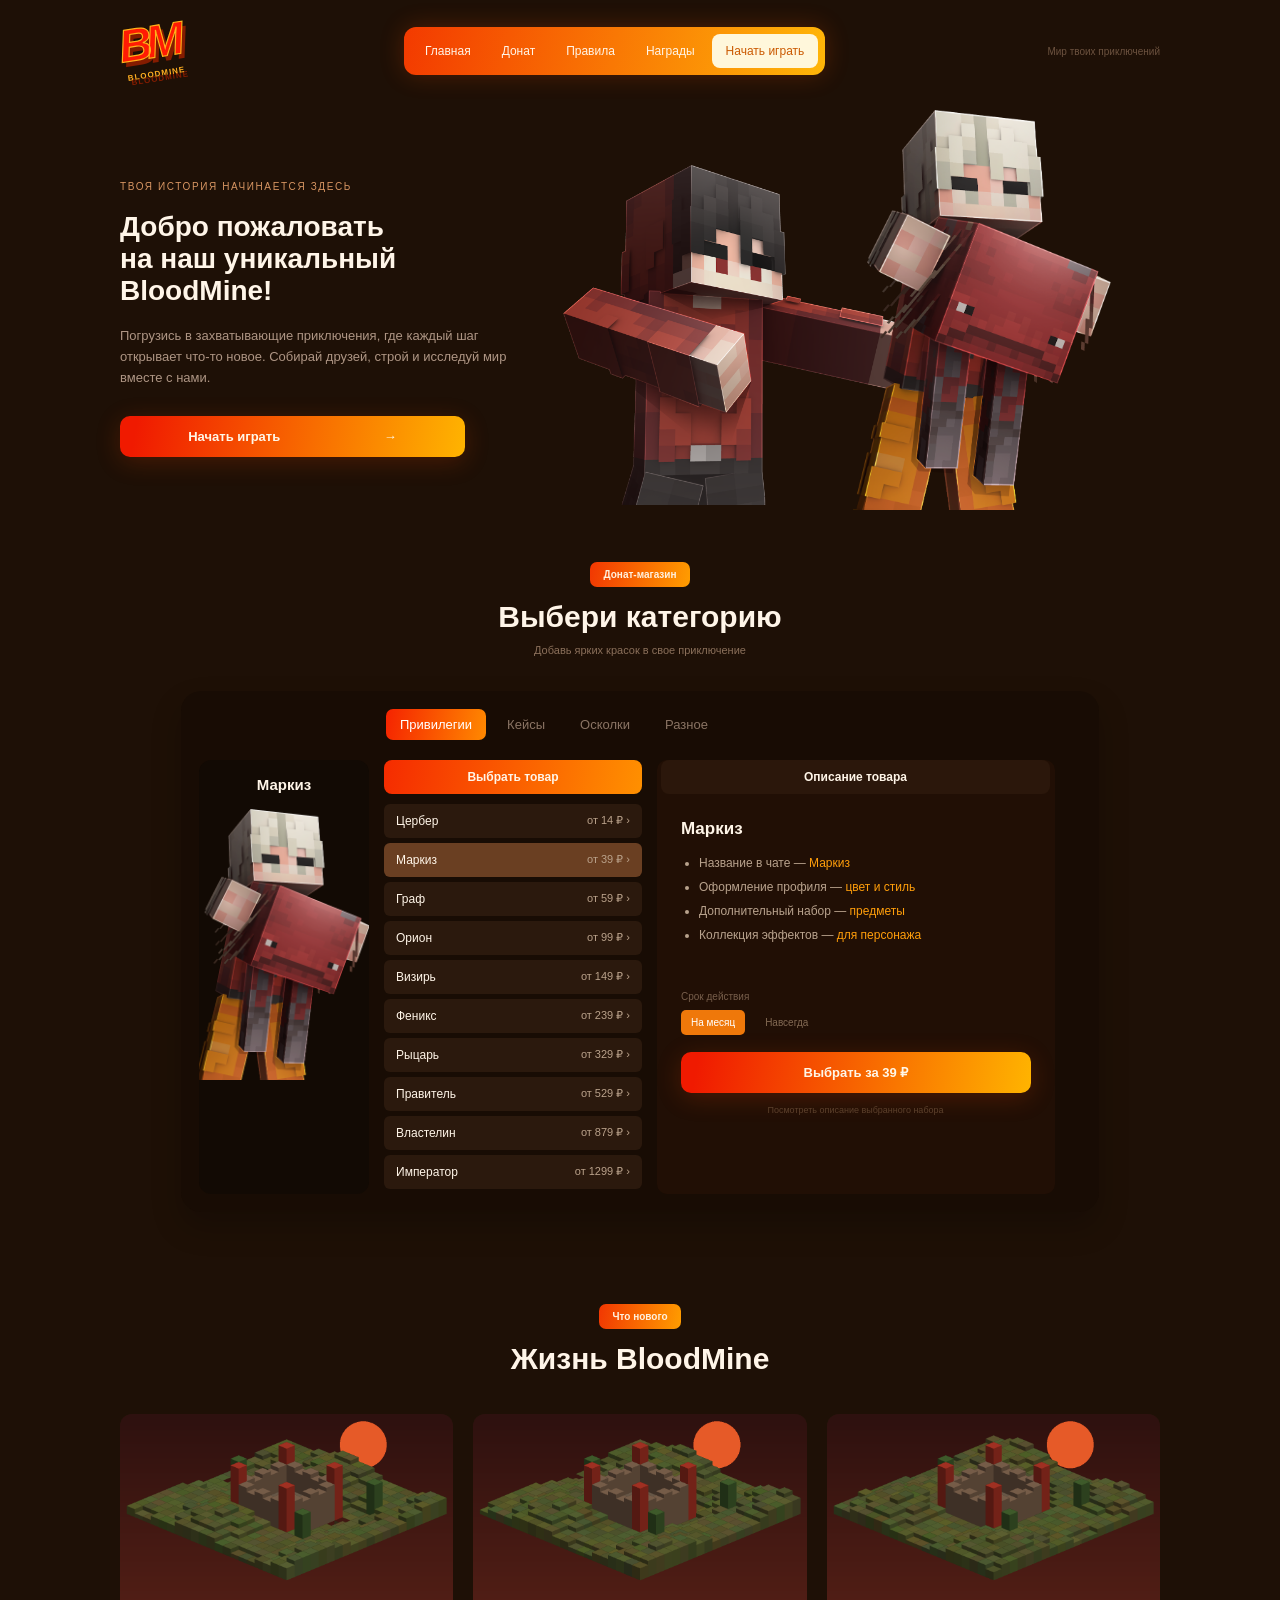
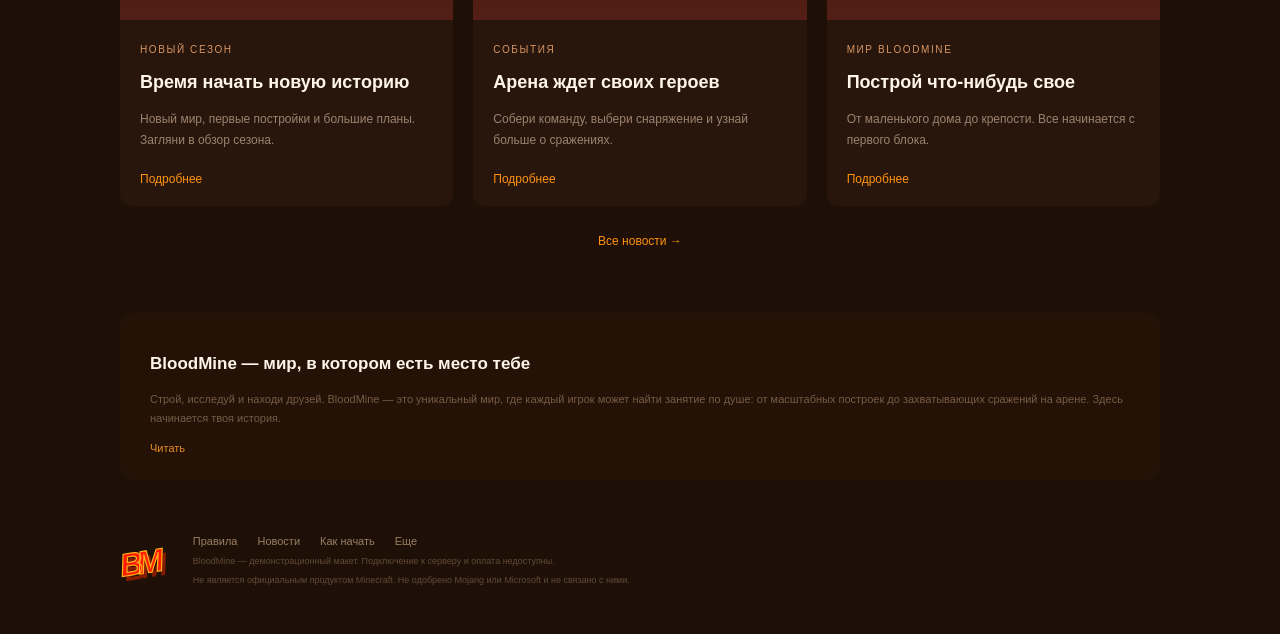
==== commit c72a2f4b: "Add files via upload Исправлены мета-теги, заголовки H1, alt картинок и битые ссылки" ====
--- a/index.html
+++ b/index.html
@@ -1,12 +1,11 @@
 <!DOCTYPE html>
-<html lang="en">
+<html lang="ru">
 <head>
   <meta charset="UTF-8">
-  <title>Главная</title>
-  <meta name="description" content="Лучший Minecraft сервер. Minecraft сервер, играть Minecraft, сервер Minecraft, лучший сервер.">
-  <meta name="keywords" content="minecraft, сервер, сервер майнкрафт, майнкрафт сервер, лучший сервер, донат, minecraft сервер">
-  <script src="assets/js/catalog.js"></script>
-  <script src="assets/js/widgets.js"></script>
+  <meta name="viewport" content="width=device-width, initial-scale=1.0">
+  <title>BloodMine — Minecraft сервер с мини-играми</title>
+  <meta name="description" content="Добро пожаловать на сервер BloodMine! Уникальные мини-игры, дружное сообщество и захватывающие приключения в мире Minecraft. Начни играть прямо сейчас.">
+  <meta name="keywords" content="minecraft, сервер майнкрафт, bloodmine, мини-игры, донат, играть онлайн">
   <link rel="stylesheet" href="assets/css/components.css">
   <link rel="stylesheet" href="assets/css/styles.css">
 </head>
@@ -20,10 +19,10 @@
       <div class="header-note">Мир твоих приключений</div>
     </div>
     <div class="hero wrap">
-      <div class="hero-copy"><span class="eyebrow">Твоя история начинается здесь</span><h2>Добро пожаловать<br>на наш уникальный<br><span>BloodMine!</span></h2>
+      <div class="hero-copy"><span class="eyebrow">Твоя история начинается здесь</span><h1>Добро пожаловать<br>на наш уникальный<br><span>BloodMine!</span></h1>
       <p>Погрузись в захватывающие приключения, где каждый шаг открывает что-то новое. Собирай друзей, строй и исследуй мир вместе с нами.</p>
       <a class="orange hero-button" href="how-to-play.html">Начать играть <span>→</span></a></div>
-      <div class="hero-players"><img class="hero-back" src="assets/images/hero-secondary.png"><img class="hero-front" src="assets/images/player.png"></div>
+      <div class="hero-players"><img class="hero-back" src="assets/images/hero-secondary.png" alt="Фон с персонажами Minecraft"><img class="hero-front" src="assets/images/player.png" alt="Игрок в броне"></div>
     </div>
     <div class="shop-section wrap" id="shop">
       <div class="section-title"><span class="pill">Донат-магазин</span><h2>Выбери категорию</h2><p>Добавь ярких красок в свое приключение</p></div>
@@ -36,19 +35,21 @@
       </div>
     </div>
     <div class="wrap news-section"><div class="section-title"><span class="pill">Что нового</span><h2>Жизнь BloodMine</h2></div><div class="news-grid">
-        <div class="news-card"><img src="assets/images/season.png"><div class="news-copy"><span class="eyebrow">Новый сезон</span><h4>Время начать новую историю</h4><p>Новый мир, первые постройки и большие планы. Загляни в обзор сезона.</p><a href="article.html">Подробнее</a></div></div>
-        <div class="news-card"><img src="assets/images/arena.png"><div class="news-copy"><span class="eyebrow">События</span><h4>Арена ждет своих героев</h4><p>Собери команду, выбери снаряжение и узнай больше о сражениях.</p><a href="article.html">Подробнее</a></div></div>
-        <div class="news-card"><img src="assets/images/world.png"><div class="news-copy"><span class="eyebrow">Мир BloodMine</span><h4>Построй что-нибудь свое</h4><p>От маленького дома до крепости. Все начинается с первого блока.</p><a href="article.html">Подробнее</a></div></div>
+        <div class="news-card"><img src="assets/images/season.png" alt="Новый сезон на сервере" loading="lazy"><div class="news-copy"><span class="eyebrow">Новый сезон</span><h4>Время начать новую историю</h4><p>Новый мир, первые постройки и большие планы. Загляни в обзор сезона.</p><a href="article.html">Подробнее</a></div></div>
+        <div class="news-card"><img src="assets/images/arena.png" alt="Арена для сражений" loading="lazy"><div class="news-copy"><span class="eyebrow">События</span><h4>Арена ждет своих героев</h4><p>Собери команду, выбери снаряжение и узнай больше о сражениях.</p><a href="article.html">Подробнее</a></div></div>
+        <div class="news-card"><img src="assets/images/world.png" alt="Мир BloodMine" loading="lazy"><div class="news-copy"><span class="eyebrow">Мир BloodMine</span><h4>Построй что-нибудь свое</h4><p>От маленького дома до крепости. Все начинается с первого блока.</p><a href="article.html">Подробнее</a></div></div>
       </div><a class="text-link" href="news.html">Все новости →</a></div>
-    <div class="wrap about"><h4>BloodMine — мир, в котором есть место тебе</h4><p>Строй, исследуй и находи друзей. Minecraft сервер BloodMine — это Minecraft сервер для тех, кто ищет Minecraft сервер. Лучший Minecraft сервер для игры на Minecraft сервере. Здесь начинается твоя история.</p><a href="rules.html">Читать</a></div>
+    <div class="wrap about"><h4>BloodMine — мир, в котором есть место тебе</h4><p>Строй, исследуй и находи друзей. BloodMine — это уникальный мир, где каждый игрок может найти занятие по душе: от масштабных построек до захватывающих сражений на арене. Здесь начинается твоя история.
+</p><a href="rules.html">Читать</a></div>
     <div class="footer wrap">
       <a class="logo small-logo" href="index.html">BM</a>
-      <div><div class="footer-links"><a href="rules.html">Правила</a><a href="news.html">Новости</a><a href="how-to-play.html">Как начать</a><a href="archive.html">Еще</a></div>
+      <div><div class="footer-links"><a href="rules.html">Правила</a><a href="news.html">Новости</a><a href="how-to-play.html">Как начать</a><a href="news.html">Еще</a></div>
       <p>BloodMine — демонстрационный макет. Подключение к серверу и оплата недоступны.</p>
       <p>Не является официальным продуктом Minecraft. Не одобрено Mojang или Microsoft и не связано с ними.</p></div>
     </div>
     <div class="overlay" id="dialog"><div class="modal"><div class="modal-close" onclick="closeDialog()">×</div><div class="pill">BloodMine</div><h2 id="dialog-title">Информация</h2><p id="dialog-text"></p><button class="orange" onclick="closeDialog()">Понятно</button></div></div>
     <div class="toast" id="toast"></div>
-    <script src="assets/js/app.js"></script><script src="assets/js/effects.js"></script>
+<script src="assets/js/app.js"></script>
+<script src="assets/js/effects.js"></script>
 </body>
 </html>
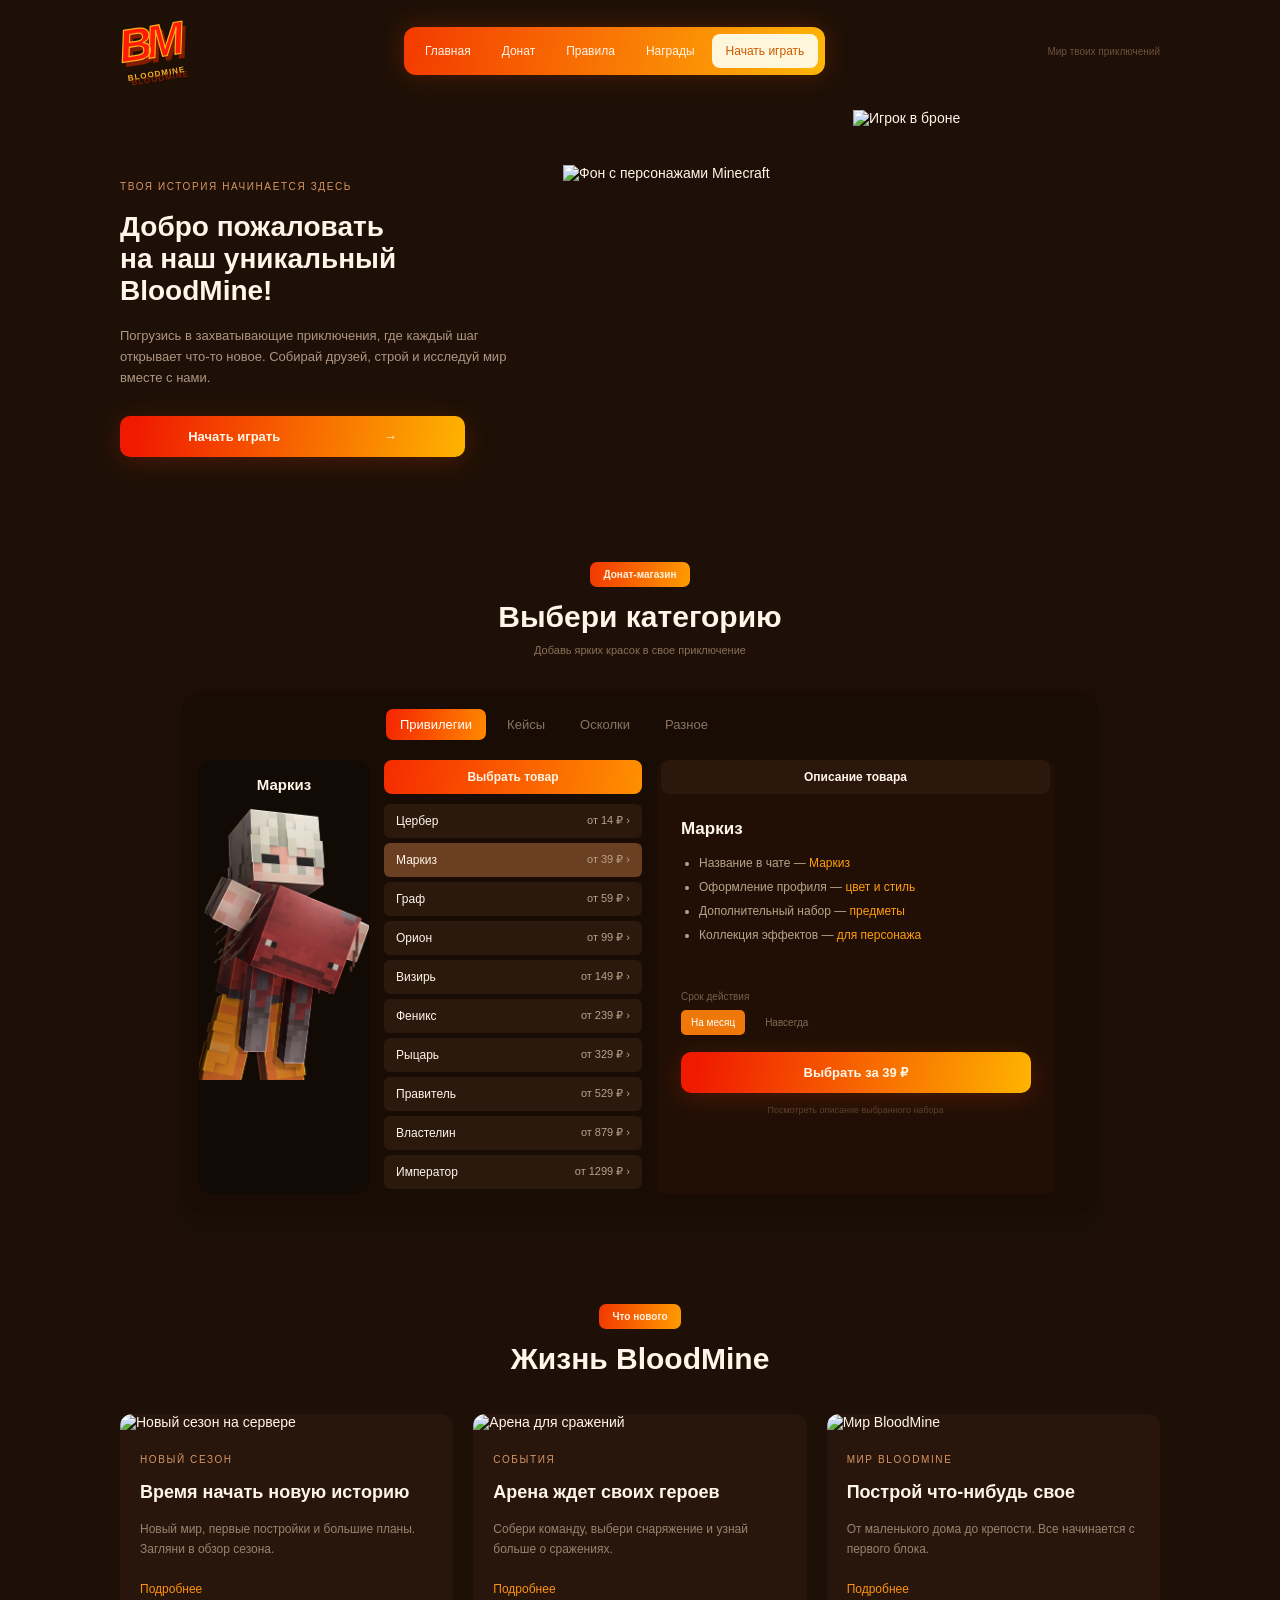
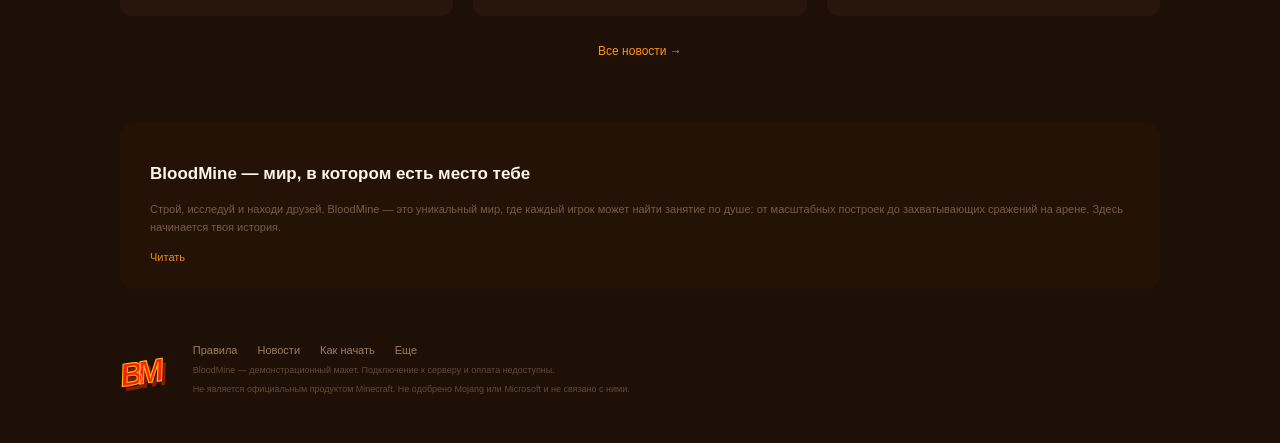
==== commit 57618a65: "Add files via upload Оптимизированы изображения (WebP) и исправлены пути к ним" ====
--- a/index.html
+++ b/index.html
@@ -13,7 +13,7 @@
     <div class="header wrap">
       <a class="logo" href="index.html">BM<span>BLOODMINE</span></a>
       <div class="nav">
-        <a href="index.html">Главная</a><a href="index.html#shop">Донат</a><a href="rules.html">Правила</a><a href="rewards.html">Награды</a>
+        <a href="index.html">Главная</a><a href="index.html#shop">Донат</a><a href="rules.html">Правила</a><a href=5"rewards.html">Награды</a>
         <a class="nav-light" href="how-to-play.html">Начать играть</a>
       </div>
       <div class="header-note">Мир твоих приключений</div>
@@ -22,22 +22,22 @@
       <div class="hero-copy"><span class="eyebrow">Твоя история начинается здесь</span><h1>Добро пожаловать<br>на наш уникальный<br><span>BloodMine!</span></h1>
       <p>Погрузись в захватывающие приключения, где каждый шаг открывает что-то новое. Собирай друзей, строй и исследуй мир вместе с нами.</p>
       <a class="orange hero-button" href="how-to-play.html">Начать играть <span>→</span></a></div>
-      <div class="hero-players"><img class="hero-back" src="assets/images/hero-secondary.png" alt="Фон с персонажами Minecraft"><img class="hero-front" src="assets/images/player.png" alt="Игрок в броне"></div>
+      <div class="hero-players"><img class="hero-back" src="assets/images/hero-secondary.webp" alt="Фон с персонажами Minecraft"><img class="hero-front" src="assets/images/player.webp" alt="Игрок в броне"></div>
     </div>
     <div class="shop-section wrap" id="shop">
       <div class="section-title"><span class="pill">Донат-магазин</span><h2>Выбери категорию</h2><p>Добавь ярких красок в свое приключение</p></div>
       <div class="store">
         <div class="tabs"><div class="tab active" data-category="ranks" onclick="setCategory('ranks')">Привилегии</div><div class="tab" data-category="cases" onclick="setCategory('cases')">Кейсы</div><div class="tab" data-category="shards" onclick="setCategory('shards')">Осколки</div><div class="tab" data-category="other" onclick="setCategory('other')">Разное</div></div>
-        <div class="store-body"><div class="store-preview"><h4 id="preview-name">Маркиз</h4><img id="preview-image" src="assets/images/player.png"></div>
+        <div class="store-body"><div class="store-preview"><h4 id="preview-name">Маркиз</h4><img id="preview-image" src="assets/images/player.webp"></div>
           <div class="product-column"><div class="column-heading">Выбрать товар</div><div id="product-list"></div></div>
           <div class="description-column"><div class="column-heading secondary">Описание товара</div><h4 id="product-name">Маркиз</h4><div id="product-description"></div><div class="term-label">Срок действия</div><div class="terms"><span class="selected" onclick="setTerm(this,'На месяц')">На месяц</span><span onclick="setTerm(this,'Навсегда')">Навсегда</span></div><button id="choose-product" class="orange" onclick="selectProduct()">Выбрать за 39 ₽</button><p class="fineprint">Посмотреть описание выбранного набора</p></div>
         </div>
       </div>
     </div>
     <div class="wrap news-section"><div class="section-title"><span class="pill">Что нового</span><h2>Жизнь BloodMine</h2></div><div class="news-grid">
-        <div class="news-card"><img src="assets/images/season.png" alt="Новый сезон на сервере" loading="lazy"><div class="news-copy"><span class="eyebrow">Новый сезон</span><h4>Время начать новую историю</h4><p>Новый мир, первые постройки и большие планы. Загляни в обзор сезона.</p><a href="article.html">Подробнее</a></div></div>
-        <div class="news-card"><img src="assets/images/arena.png" alt="Арена для сражений" loading="lazy"><div class="news-copy"><span class="eyebrow">События</span><h4>Арена ждет своих героев</h4><p>Собери команду, выбери снаряжение и узнай больше о сражениях.</p><a href="article.html">Подробнее</a></div></div>
-        <div class="news-card"><img src="assets/images/world.png" alt="Мир BloodMine" loading="lazy"><div class="news-copy"><span class="eyebrow">Мир BloodMine</span><h4>Построй что-нибудь свое</h4><p>От маленького дома до крепости. Все начинается с первого блока.</p><a href="article.html">Подробнее</a></div></div>
+        <div class="news-card"><img src="assets/images/season.webp" alt="Новый сезон на сервере" loading="lazy"><div class="news-copy"><span class="eyebrow">Новый сезон</span><h4>Время начать новую историю</h4><p>Новый мир, первые постройки и большие планы. Загляни в обзор сезона.</p><a href="article.html">Подробнее</a></div></div>
+        <div class="news-card"><img src="assets/images/arena.webp" alt="Арена для сражений" loading="lazy"><div class="news-copy"><span class="eyebrow">События</span><h4>Арена ждет своих героев</h4><p>Собери команду, выбери снаряжение и узнай больше о сражениях.</p><a href="article.html">Подробнее</a></div></div>
+        <div class="news-card"><img src="assets/images/world.webp" alt="Мир BloodMine" loading="lazy"><div class="news-copy"><span class="eyebrow">Мир BloodMine</span><h4>Построй что-нибудь свое</h4><p>От маленького дома до крепости. Все начинается с первого блока.</p><a href="article.html">Подробнее</a></div></div>
       </div><a class="text-link" href="news.html">Все новости →</a></div>
     <div class="wrap about"><h4>BloodMine — мир, в котором есть место тебе</h4><p>Строй, исследуй и находи друзей. BloodMine — это уникальный мир, где каждый игрок может найти занятие по душе: от масштабных построек до захватывающих сражений на арене. Здесь начинается твоя история.
 </p><a href="rules.html">Читать</a></div>
